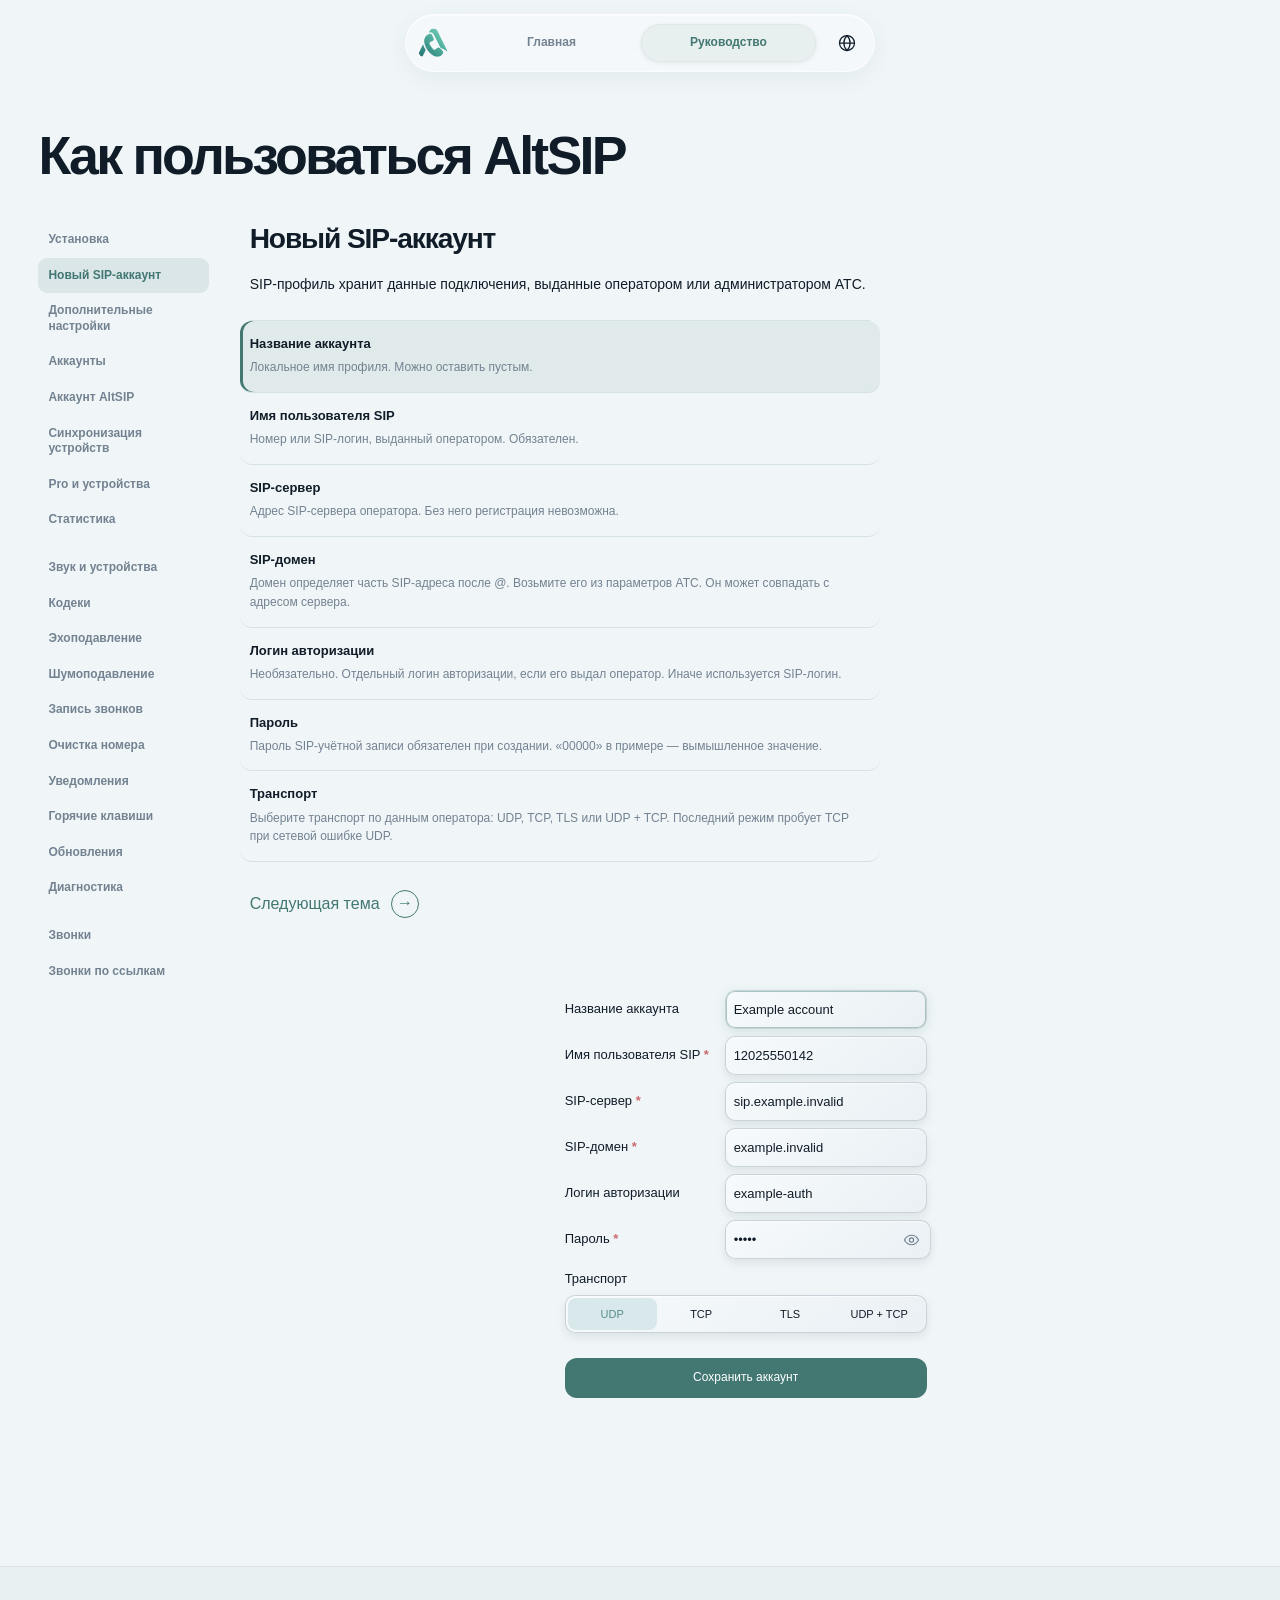
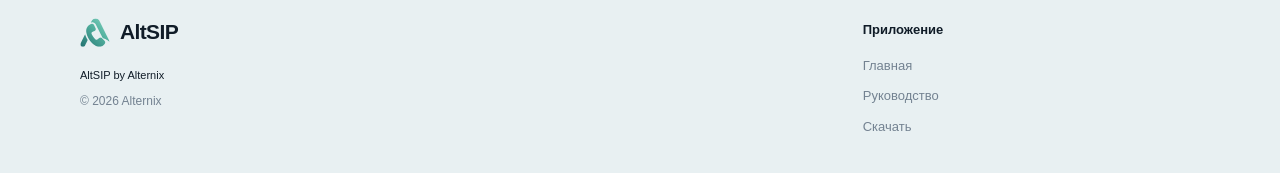
==== guide/index.html @ 924a681d "Refine website animation cycles and precise native guide highlights" ====
<!doctype html>
<html lang="ru"><head><meta charset="utf-8"><meta name="viewport" content="width=device-width,initial-scale=1"><title>AltSIP | SIP-клиент для вашей телефонии</title><meta name="description" content="Софтфон для звонков через вашего SIP-провайдера или рабочую телефонию."><meta property="og:title" content="AltSIP | SIP-клиент для вашей телефонии"><meta property="og:description" content="Софтфон для звонков через вашего SIP-провайдера или рабочую телефонию."><meta name="robots" content="noindex,nofollow"><meta name="altsip-audio-revision" content="d81316233556"><meta name="theme-color" content="#eff5f6"><link rel="icon" href="../assets/icon.png"><link rel="stylesheet" href="../style.css?v=2e73f48485ab"><link rel="stylesheet" href="../demo-app.css?v=282671691a97"><link rel="stylesheet" href="../guide.css?v=e5ff88d38ba1"><link rel="stylesheet" href="../presentation.css?v=deb7fc3d13be"><link rel="stylesheet" href="../home.css?v=54b824f01042"><link rel="stylesheet" href="../product-details.css?v=863e33387175"><link rel="stylesheet" href="../connection-scenes.css?v=22c87a8289f9"><link rel="stylesheet" href="../hero-motion.css?v=eced545eb23f"><script defer src="../locales.js?v=30ba3d469219"></script><script defer src="../releases.js?v=2664d048875a"></script><script defer src="../owner-waveforms.js?v=f6e4b6ddcce7"></script><script defer src="../audio-engine.js?v=7d99609cf5ab"></script><script defer src="../wave-renderer.js?v=c137aee2f641"></script><script defer src="../demo-locales.js?v=e2106780bb00"></script><script defer src="../demo-fixtures.js?v=5a1b3ef2c4a5"></script><script defer src="../demo-app.js?v=14ffc14b32d8"></script><script defer src="../demo-tour.js?v=673b067e42fa"></script><script defer src="../guide-current.js?v=b9ddf5138950"></script><script defer src="../guide.js?v=2fedb6e4293b"></script><script defer src="../feature-gallery.js?v=3f4800c20a1c"></script><script defer src="../product-details.js?v=72c3e69b380d"></script><script defer src="../connection-scenes.js?v=bbd32a1fe346"></script><script defer src="../home-content.js?v=b4cd863121c5"></script><script defer src="../atmosphere.js?v=7ba077ddc36a"></script><script defer src="../app.js?v=50afdcf13e3f"></script><script src="../site-routes.js?v=2fbef1f44652"></script></head>
<body id="top"><svg class="svg-defs" aria-hidden="true"><defs><symbol id="i-server" viewBox="0 0 24 24"><rect x="3" y="3" width="18" height="7" rx="2"/><rect x="3" y="14" width="18" height="7" rx="2"/><path d="M7 6.5h.1M7 17.5h.1M11 6.5h6M11 17.5h6"/></symbol>
<symbol id="i-arrow" viewBox="0 0 24 24"><path d="M4 12h16m-6-6 6 6-6 6"/></symbol><symbol id="i-down" viewBox="0 0 24 24"><path d="M12 3v18m-6-6 6 6 6-6"/></symbol>
<symbol id="i-play" viewBox="0 0 24 24"><path d="m7 4 12 8-12 8Z"/></symbol><symbol id="i-pause" viewBox="0 0 24 24"><path d="M8 5v14M16 5v14"/></symbol><symbol id="i-volume" viewBox="0 0 24 24"><path d="M3 9h4l5-5v16l-5-5H3Zm13-2a8 8 0 0 1 0 10m3-13a12 12 0 0 1 0 16"/></symbol>
<symbol id="i-phone" viewBox="0 0 24 24"><path d="m5 3 4 5-3 3c2 3 4 5 7 6l3-3 5 3c-1 4-3 5-6 4C9 19 4 14 2 8 1 5 2 3 5 3Z"/></symbol><symbol id="i-mic" viewBox="0 0 24 24"><rect x="9" y="2" width="6" height="13" rx="3"/><path d="M5 10v2a7 7 0 0 0 14 0v-2M12 19v3m-4 0h8"/></symbol>
<symbol id="i-fan" viewBox="0 0 24 24"><circle cx="12" cy="12" r="2"/><path d="M12 10C5 1 19 0 16 7l-3 3m1 2c11-2 5 11 1 6l-3-4m-2-1c-4 11-12-1-5-2l5 1"/></symbol><symbol id="i-keyboard" viewBox="0 0 24 24"><rect x="2" y="5" width="20" height="14" rx="3"/><path d="M6 9h.1M10 9h.1M14 9h.1M18 9h.1M6 12h.1M10 12h.1M14 12h.1M18 12h.1M7 16h10"/></symbol>
<symbol id="i-person" viewBox="0 0 24 24"><circle cx="12" cy="7" r="3.5"/><path d="M4 21v-3a8 8 0 0 1 16 0v3"/></symbol><symbol id="i-plus" viewBox="0 0 24 24"><path d="M12 4v16M4 12h16"/></symbol><symbol id="i-reset" viewBox="0 0 24 24"><path d="M4 10a8 8 0 1 1 0 5M4 4v6h6"/></symbol><symbol id="i-check" viewBox="0 0 24 24"><path d="m5 12 4 4L20 5"/></symbol>
<symbol id="i-windows" viewBox="0 0 24 24"><path d="M3 5.4 10.2 4.4v7H3Zm8.6-1.2L21 3v8.4h-9.4ZM3 12.8h7.2v7L3 18.8Zm8.6 0H21v8.3l-9.4-1.2Z"/></symbol><symbol id="i-apple" viewBox="0 0 24 24"><path d="M16.6 12.7c0-2 1.6-3 1.7-3.1-.9-1.4-2.4-1.6-2.9-1.6-1.2-.1-2.3.7-2.9.7-.6 0-1.5-.7-2.5-.7-1.4 0-2.7.9-3.4 2.1-1.5 2.6-.4 6.5 1 8.5.7 1 1.4 2 2.5 2 1-.1 1.4-.7 2.7-.7s1.7.7 2.8.6c1.2 0 1.8-1 2.5-2 .8-1.1 1.1-2.2 1.1-2.3-.1 0-2.6-1-2.6-3.5ZM14.7 6.6c.6-.8 1-1.8.9-2.9-.9.1-2 .6-2.7 1.4-.6.7-1.1 1.8-1 2.8 1 .1 2.1-.5 2.8-1.3Z"/></symbol>
</defs><symbol id="i-android" viewBox="0 0 24 24"><path d="m7 5-2-3m12 3 2-3M4 13v-2a8 8 0 0 1 16 0v2ZM4 16v4h16v-4M8 20v2m8-2v2M8 9h.01M16 9h.01"/></symbol><symbol id="i-expand" viewBox="0 0 24 24"><path d="M4 9V4h5m6 0h5v5M4 15v5h5m6 0h5v-5"/></symbol><symbol id="i-copy" viewBox="0 0 24 24"><rect x="8" y="8" width="12" height="13" rx="2"/><path d="M16 8V5a2 2 0 0 0-2-2H5a2 2 0 0 0-2 2v9a2 2 0 0 0 2 2h3"/></symbol><symbol id="i-shield" viewBox="0 0 24 24"><path d="m12 3 8 3v6c0 5-8 9-8 9s-8-4-8-9V6Z"/><path d="m8 12 3 3 5-6"/></symbol></svg><a class="skip" href="#main"><span data-copy="skip">К содержимому</span></a>

<div class="site-atmosphere" aria-hidden="true"><i class="glass-sphere"></i><i class="glass-sphere"></i><i class="glass-sphere"></i></div><header class="header"><a class="brand" href="#top" aria-label="AltSIP"><img src="../assets/mark.svg" width="34" height="34" alt=""></a><nav class="page-tabs" role="tablist" data-label="navigation" aria-label="Разделы сайта"><i></i><button type="button" id="tab-home" role="tab" aria-selected="true" aria-controls="home-view" data-page="home"><span data-copy="navHome">Главная</span></button><button type="button" id="tab-guide" role="tab" aria-selected="false" tabindex="-1" aria-controls="guide-view" data-page="guide"><span data-copy="navGuide">Руководство</span></button></nav><div class="language-menu"><button type="button" id="language-trigger" aria-expanded="false" data-label="language" aria-label="Язык"><span id="language-current" class="visually-hidden">Русский</span><svg aria-hidden="true" viewBox="0 0 24 24"><circle cx="12" cy="12" r="9"/><path d="M3 12h18M12 3c5 5 5 13 0 18M12 3c-5 5-5 13 0 18"/></svg></button><div class="language-options" hidden role="group" data-label="language" aria-label="Язык"><button type="button" data-language="de" lang="de" aria-pressed="false">Deutsch</button><button type="button" data-language="en" lang="en" aria-pressed="false">English</button><button type="button" data-language="es" lang="es" aria-pressed="false">Español</button><button type="button" data-language="fr" lang="fr" aria-pressed="false">Français</button><button type="button" data-language="it" lang="it" aria-pressed="false">Italiano</button><button type="button" data-language="pl" lang="pl" aria-pressed="false">Polski</button><button type="button" data-language="pt" lang="pt" aria-pressed="false">Português</button><button type="button" data-language="ru" lang="ru" aria-pressed="true">Русский</button><button type="button" data-language="uk" lang="uk" aria-pressed="false">Українська</button></div></div></header>
<main id="main"><div id="home-view" class="page-view" role="tabpanel" aria-labelledby="tab-home">
<section class="hero-story" id="hero-story"><div class="hero-atmosphere" aria-hidden="true"><div class="glass-ribbon"></div><div class="glass-bead one"></div><div class="glass-bead two"></div><div class="glass-bead three"></div></div><div class="hero"><div class="hero-copy"><h1><span data-copy="heroTitle">Всё для ваших звонков</span></h1><p><span data-copy="heroBody">AltSIP современный SIP-клиент для работы с вашей АТС или VoIP-провайдером. Создан для удобной повседневной связи с широкими возможностями настройки под ваши задачи.</span></p><div class="downloads downloads-top"><a class="download-button windows" href="https://github.com/AlternixApps/AltSIP-Releases/releases/download/windows-wpf-beta-0.1.354/AltSIP-Setup.exe" data-release="windows" aria-label="Windows"><svg aria-hidden="true"><use href="#i-windows"></use></svg><span>Windows</span></a><details class="mac-choice"><summary class="download-button mac" data-label="downloadMac" aria-label="Скачать для macOS"><svg aria-hidden="true"><use href="#i-apple"></use></svg><span>macOS</span></summary><div class="mac-options"><a href="https://github.com/AlternixApps/AltSIP-Releases/releases/download/macos-swift-beta-0.1.73-build87/AltSIP-Swift-0.1.73-build87-arm64.dmg" data-release="macArm"><span>Apple Silicon</span></a><a href="https://github.com/AlternixApps/AltSIP-Releases/releases/download/macos-swift-beta-0.1.73-build87/AltSIP-Swift-0.1.73-build87-x86_64.dmg" data-release="macIntel"><span>Intel</span></a></div></details><a class="download-button android" href="https://play.google.com/store/apps/details?id=com.alternix.altsip" aria-label="Android — Google Play"><svg aria-hidden="true"><use href="#i-android"></use></svg><span>Android</span></a><button class="download-button ios" type="button" disabled><svg aria-hidden="true"><use href="#i-apple"></use></svg><span>iOS</span></button></div></div><div class="demo-stage" id="demo-stage"><div class="demo-position"><div class="demo-angle"><div class="demo-turn"><div class="demo-depth" aria-hidden="true"><i></i><i></i><i></i><i></i><i></i><i></i><i></i><i></i><i></i><i></i></div><div class="demo-front"><div id="sip-demo" inert aria-hidden="true"></div></div><div class="demo-back" aria-hidden="true"><img src="../assets/mark.svg" alt=""></div></div></div></div><div class="glass-dock" aria-hidden="true"></div></div></div></section>
<div id="home-overview"></div><section class="download-section home-download" id="download"><div class="downloads downloads-home"><a class="download-button windows" href="https://github.com/AlternixApps/AltSIP-Releases/releases/download/windows-wpf-beta-0.1.354/AltSIP-Setup.exe" data-release="windows" aria-label="Windows"><svg aria-hidden="true"><use href="#i-windows"></use></svg><span>Windows</span></a><details class="mac-choice"><summary class="download-button mac" data-label="downloadMac" aria-label="Скачать для macOS"><svg aria-hidden="true"><use href="#i-apple"></use></svg><span>macOS</span></summary><div class="mac-options"><a href="https://github.com/AlternixApps/AltSIP-Releases/releases/download/macos-swift-beta-0.1.73-build87/AltSIP-Swift-0.1.73-build87-arm64.dmg" data-release="macArm"><span>Apple Silicon</span></a><a href="https://github.com/AlternixApps/AltSIP-Releases/releases/download/macos-swift-beta-0.1.73-build87/AltSIP-Swift-0.1.73-build87-x86_64.dmg" data-release="macIntel"><span>Intel</span></a></div></details><a class="download-button android" href="https://play.google.com/store/apps/details?id=com.alternix.altsip" aria-label="Android — Google Play"><svg aria-hidden="true"><use href="#i-android"></use></svg><span>Android</span></a><button class="download-button ios" type="button" disabled><svg aria-hidden="true"><use href="#i-apple"></use></svg><span>iOS</span></button></div></section><div id="audio-sections" hidden><section class="sound section" id="sound"><div class="section-heading reveal"><h2><span data-copy="soundTitle">Шумоподавление
для чистого голоса</span></h2></div><div class="sound-sculpture reveal" id="sound-player"><canvas id="noise-wave" width="1200" height="380" aria-hidden="true"></canvas><button class="orb-play" id="noise-play" type="button" data-label="play" aria-label="Слушать"><svg aria-hidden="true"><use href="#i-play"></use></svg></button></div><div class="sound-console reveal"><div class="wave-caption"><label class="volume-control"><svg aria-hidden="true"><use href="#i-volume"></use></svg><input id="master-volume" type="range" min="0" max="100" value="55" data-label="volume" aria-label="Громкость"></label></div><div class="audio-processing-row"><div class="segmented noise-mode" role="group" data-label="processing" aria-label="Обработка звука"><span class="capsule-track" aria-hidden="true"><i></i></span><button data-noise-mode="original" aria-pressed="true" type="button"><span data-copy="original">Оригинал</span></button><button data-noise-mode="light" aria-pressed="false" type="button"><span data-copy="light">Лёгкое</span></button><button data-noise-mode="high" aria-pressed="false" type="button"><span data-copy="high">Сильное</span></button></div></div><p id="noise-error" class="player-error" role="status"></p></div></section>
<section class="echo-section section" id="echo"><div class="section-heading reveal"><h2><span data-copy="echoTitle">Эхоподавление</span></h2><p class="lab-lead"><span data-copy="echoBody">Уменьшает эхо при разговоре через динамики</span></p></div><div class="echo-sculpture sound-sculpture reveal" id="echo-player"><canvas id="echo-wave" width="1200" height="380" aria-hidden="true"></canvas><button class="orb-play" id="echo-play" type="button" data-label="play" aria-label="Слушать"><svg aria-hidden="true"><use href="#i-play"></use></svg></button></div><div class="sound-console reveal"><div class="wave-caption"><label class="volume-control"><svg aria-hidden="true"><use href="#i-volume"></use></svg><input id="echo-volume" type="range" min="0" max="100" value="55" data-label="volume" aria-label="Громкость"></label></div><div class="audio-processing-row"><div class="segmented echo-mode" role="group" data-label="processing" aria-label="Обработка звука"><span class="capsule-track" aria-hidden="true"><i></i></span><button data-echo-mode="original" aria-pressed="true" type="button"><span data-copy="echoOriginal">Оригинал</span></button><button data-echo-mode="processed" aria-pressed="false" type="button"><span data-copy="echoProcessed">Эхоподавление</span></button></div></div><p id="echo-error" class="player-error" role="status"></p></div></section>
<section class="record section" id="record"><div class="record-shell"><div class="record-copy reveal"><h2><span data-copy="recordTitle">Запись разговора
с раздельными голосами</span></h2></div><div class="mixer reveal" id="record-player"><div class="track" data-track="a"><div class="track-info"><button type="button" class="track-letter" data-track-solo="a" aria-label="Solo A" aria-pressed="false">A</button><span><span data-copy="sideA">Сторона A</span></span><input id="gain-a" type="range" min="0" max="100" value="80" data-label="gainA" aria-label="Громкость стороны A"></div><canvas id="wave-a" width="700" height="150" aria-hidden="true"></canvas></div><div class="track" data-track="b"><div class="track-info"><button type="button" class="track-letter" data-track-solo="b" aria-label="Solo B" aria-pressed="false">B</button><span><span data-copy="sideB">Сторона B</span></span><input id="gain-b" type="range" min="0" max="100" value="80" data-label="gainB" aria-label="Громкость стороны B"></div><canvas id="wave-b" width="700" height="150" aria-hidden="true"></canvas></div><div class="record-transport"><div class="track-selection segmented" role="group" data-label="trackChoice" aria-label="Дорожки записи"><span class="capsule-track" aria-hidden="true"><i></i></span><button data-solo="both" aria-pressed="true"><span data-copy="both">Вместе</span></button><button data-solo="a" aria-pressed="false">A</button><button data-solo="b" aria-pressed="false">B</button></div><div class="time-and-play"><button class="round-play" id="record-play" type="button" data-label="play" aria-label="Слушать"><svg aria-hidden="true"><use href="#i-play"></use></svg></button></div></div><p id="record-error" class="player-error" role="status"></p></div></div></section>
</div></div><section id="guide-view" class="page-view" role="tabpanel" aria-labelledby="tab-guide" hidden><div id="guide"></div></section></main><footer class="site-footer"><div class="footer-inner"><div class="footer-about"><a href="#home" data-route="home" data-anchor="hero-story" class="footer-brand"><img src="../assets/mark.svg" width="30" height="30" alt=""><span>AltSIP</span></a><a class="footer-credit" href="https://alternixapps.github.io/"><span data-copy="footer">AltSIP by Alternix</span></a><p class="footer-copyright">© 2026 Alternix</p></div><nav data-label="footerNavigation" aria-label="Навигация в подвале"><strong><span data-copy="footerProduct">Приложение</span></strong><a href="#home" data-route="home" data-anchor="hero-story"><span data-copy="navHome">Главная</span></a><a href="#guide" data-route="guide"><span data-copy="navGuide">Руководство</span></a><button type="button" class="footer-download" data-open-download><span data-copy="download">Скачать</span></button></nav></div></footer><dialog class="download-dialog" id="download-dialog" aria-labelledby="download-dialog-title"><button type="button" class="download-close" data-close-download data-label="close" aria-label="Закрыть">×</button><h2 id="download-dialog-title"><span data-copy="download">Скачать</span></h2><div class="downloads downloads-dialog"><a class="download-button windows" href="https://github.com/AlternixApps/AltSIP-Releases/releases/download/windows-wpf-beta-0.1.354/AltSIP-Setup.exe" data-release="windows" aria-label="Windows"><svg aria-hidden="true"><use href="#i-windows"></use></svg><span>Windows</span></a><details class="mac-choice"><summary class="download-button mac" data-label="downloadMac" aria-label="Скачать для macOS"><svg aria-hidden="true"><use href="#i-apple"></use></svg><span>macOS</span></summary><div class="mac-options"><a href="https://github.com/AlternixApps/AltSIP-Releases/releases/download/macos-swift-beta-0.1.73-build87/AltSIP-Swift-0.1.73-build87-arm64.dmg" data-release="macArm"><span>Apple Silicon</span></a><a href="https://github.com/AlternixApps/AltSIP-Releases/releases/download/macos-swift-beta-0.1.73-build87/AltSIP-Swift-0.1.73-build87-x86_64.dmg" data-release="macIntel"><span>Intel</span></a></div></details><a class="download-button android" href="https://play.google.com/store/apps/details?id=com.alternix.altsip" aria-label="Android — Google Play"><svg aria-hidden="true"><use href="#i-android"></use></svg><span>Android</span></a><button class="download-button ios" type="button" disabled><svg aria-hidden="true"><use href="#i-apple"></use></svg><span>iOS</span></button></div></dialog><a class="back-top" href="#top" data-label="backTop" aria-label="Наверх"><svg aria-hidden="true" viewBox="0 0 24 24"><path d="m6 14 6-6 6 6"/></svg></a></body></html>
---- style.css ----
:root{--paper:#f0f6f8;--surface:#f6fafc;--ink:#101c28;--muted:#738291;--green:#427772;--line:#d5e2e5;--white:#fff;--shade:#56798222;--glow:#d9e8ea;--ease:cubic-bezier(.22,.8,.25,1);--capsule-spring:cubic-bezier(.22,1.35,.36,1);color-scheme:light}
*{box-sizing:border-box}html{scroll-behavior:smooth;scroll-padding-top:110px}body{margin:0;font:16px/1.6 -apple-system,BlinkMacSystemFont,'Segoe UI',sans-serif;background:var(--paper);color:var(--ink);overflow-x:clip;-webkit-font-smoothing:antialiased;transition:background .65s,color .55s}h1,h2,h3,p{margin:0}h1,h2,h3{font-weight:600;line-height:1.08;letter-spacing:-.043em}h1,h2{white-space:pre-line}button,input,select{font:inherit;color:inherit}button{border:0;cursor:pointer}a{color:inherit;text-decoration:none}button,a,summary,input{touch-action:manipulation;-webkit-tap-highlight-color:transparent}button:disabled{cursor:default}button:focus-visible,a:focus-visible,summary:focus-visible,input:focus-visible,canvas:focus-visible{outline:2px solid var(--green);outline-offset:5px}svg{width:22px;height:22px;fill:none;stroke:currentColor;stroke-width:1.5;stroke-linecap:round;stroke-linejoin:round;display:block;flex:none}svg:has(use[href='#i-windows']),svg:has(use[href='#i-apple']){fill:currentColor;stroke:none}.svg-defs{position:absolute;width:0;height:0;overflow:hidden}[hidden]{display:none!important}img{display:block;max-width:100%}.skip{position:fixed;top:-100px;left:20px;z-index:100;padding:14px;border-radius:14px;background:var(--surface)}.skip:focus{top:20px}
.site-atmosphere{position:fixed;inset:0;pointer-events:none;z-index:-1;overflow:hidden;background:radial-gradient(ellipse at 87% 8%,color-mix(in srgb,var(--green) 15%,transparent),transparent 50%),radial-gradient(ellipse at 8% 65%,color-mix(in srgb,var(--green) 10%,transparent),transparent 46%),var(--paper);transition:background .7s}.site-atmosphere:before{content:'';position:absolute;width:130vw;height:60vw;top:15%;left:-60%;border-radius:50%;border:1px solid color-mix(in srgb,var(--green) 14%,transparent);box-shadow:0 0 0 65px color-mix(in srgb,var(--white) 12%,transparent),0 0 0 130px color-mix(in srgb,var(--green) 3%,transparent);transform:rotate(-30deg)}
.header{position:fixed;top:14px;left:3%;right:3%;height:72px;display:grid;grid-template-columns:1fr auto 1fr;align-items:center;padding:0 26px;z-index:60;border-radius:25px;background:color-mix(in srgb,var(--surface) 72%,transparent);border:1px solid color-mix(in srgb,var(--white) 75%,var(--line));box-shadow:0 8px 35px color-mix(in srgb,var(--shade) 50%,transparent);backdrop-filter:blur(24px) saturate(1.2);transition:background .65s,border-color .65s}.brand{display:flex;align-items:center;gap:9px;font-size:24px;font-weight:650;letter-spacing:-.035em;justify-self:start}.brand img{border-radius:9px}.page-tabs{position:relative;display:flex;isolation:isolate;border-radius:24px;background:color-mix(in srgb,var(--green) 7%,transparent);padding:4px;gap:3px}.page-tabs>i{position:absolute;top:4px;bottom:4px;left:4px;width:calc((100% - 11px)/2);border-radius:20px;background:var(--surface);box-shadow:0 2px 9px var(--shade);transform:translateX(calc(var(--page-index,0)*(100% + 3px)));transition:transform .5s var(--ease),background .65s;z-index:-1}.page-tabs button{min-width:142px;max-width:230px;background:transparent;border-radius:20px;padding:9px 16px;font-size:13px;color:var(--muted);transition:color .3s}.page-tabs button[aria-selected=true]{color:var(--ink)}.language-menu{position:relative;font-size:12px;justify-self:end}.language-menu summary{display:flex;align-items:center;gap:10px;cursor:pointer;list-style:none;padding:9px 12px;border-radius:20px;border:1px solid var(--line)}summary::-webkit-details-marker{display:none}.language-menu summary svg{width:13px;height:13px}.language-options{position:absolute;right:0;top:calc(100% + 10px);padding:8px;width:185px;background:var(--surface);border:1px solid var(--line);box-shadow:0 18px 45px var(--shade);border-radius:18px;z-index:65;animation:menu-in .25s var(--ease)}.language-options button{display:block;text-align:left;background:transparent;width:100%;padding:8px 12px;border-radius:10px;font-size:12px}.language-options button:hover,.language-options button[aria-pressed=true]{background:color-mix(in srgb,var(--green) 10%,transparent);color:var(--green)}
.page-enter{animation:page-enter .5s var(--ease)}.hero-story{position:relative;height:145vh;min-height:1120px;isolation:isolate}.hero{position:sticky;top:0;height:100svh;min-height:740px;max-width:1580px;margin:auto;display:grid;grid-template-columns:.95fr 1.05fr;align-items:center;gap:5%;padding:145px 5% 75px 6%}.hero-copy{position:relative;z-index:4;transform:translateY(calc(var(--hero-progress,0)*-100px));opacity:calc(1 - var(--hero-progress,0)*.75);transition:color .65s}.hero h1{font-size:clamp(44px,4.2vw,70px);line-height:1.09;letter-spacing:-.052em}.hero-copy>p{font-size:16px;line-height:1.65;color:var(--muted);max-width:420px;margin:26px 0 32px}.hero-atmosphere{position:absolute;inset:0;z-index:-1;overflow:hidden}.glass-ribbon{position:absolute;right:-20%;top:3%;width:88%;height:77%;border-radius:45%;border:1px solid color-mix(in srgb,var(--white) 80%,var(--line));background:linear-gradient(125deg,transparent 23%,color-mix(in srgb,var(--white) 35%,transparent) 40%,color-mix(in srgb,var(--green) 8%,transparent) 52%,transparent 75%);box-shadow:inset 0 0 32px color-mix(in srgb,var(--white) 60%,transparent),0 0 70px color-mix(in srgb,var(--green) 7%,transparent);transform:rotate(-29deg);opacity:.8}.glass-ribbon:after{content:'';position:absolute;inset:35px;border-radius:45%;border:1px solid color-mix(in srgb,var(--white) 60%,transparent)}.glass-bead{position:absolute;border-radius:50%;background:radial-gradient(circle at 30% 23%,color-mix(in srgb,var(--white) 90%,transparent),transparent 34%),radial-gradient(circle at 70% 80%,color-mix(in srgb,var(--green) 20%,transparent),transparent 65%);border:1px solid color-mix(in srgb,var(--white) 80%,var(--line));box-shadow:inset -8px -10px 22px color-mix(in srgb,var(--green) 12%,transparent),inset 5px 7px 20px color-mix(in srgb,var(--white) 70%,transparent),0 12px 28px var(--shade);backdrop-filter:blur(3px);animation:glass-drift 12s ease-in-out infinite alternate}.glass-bead.one{width:95px;height:95px;right:4%;top:26%}.glass-bead.two{width:48px;height:48px;right:44%;top:65%;animation-delay:-7s}.glass-bead.three{width:28px;height:28px;right:54%;top:18%;animation-delay:-3s}.hero-atmosphere:after{content:'';position:absolute;left:0;right:0;bottom:0;height:22%;background:linear-gradient(transparent,var(--paper))}
.downloads{display:flex;align-items:flex-start;gap:10px;position:relative;z-index:15}.download-button{height:54px;display:flex;align-items:center;justify-content:center;gap:10px;padding:0 22px;border:1px solid color-mix(in srgb,var(--white) 50%,var(--line));border-radius:28px;background:var(--surface);font-size:13px;font-weight:600;white-space:nowrap;box-shadow:0 5px 16px var(--shade),inset 0 1px var(--white);transition:transform .25s,box-shadow .25s,background .65s}.download-button svg{width:18px;height:18px}.download-button:hover{transform:translateY(-2px);box-shadow:0 9px 20px var(--shade),inset 0 1px var(--white)}.download-button.android:disabled{color:var(--muted);opacity:.5;box-shadow:none}.download-button.android:disabled:hover{transform:none}.mac-choice{position:relative}.mac-choice summary{list-style:none;cursor:pointer}.mac-options{position:absolute;left:0;top:calc(100% + 10px);width:190px;display:grid;padding:7px;background:var(--surface);border:1px solid var(--line);box-shadow:0 16px 35px var(--shade);border-radius:18px;animation:menu-in .25s var(--ease);z-index:30}.mac-options a{padding:10px 14px;border-radius:11px;font-size:12px}.mac-options a:hover{background:color-mix(in srgb,var(--green) 9%,transparent)}
.demo-stage{position:relative;height:650px;min-width:0;isolation:isolate;perspective:1800px}.demo-position{position:absolute;left:50%;top:47%;width:var(--demo-width,380px);height:var(--demo-height,560px);transform:translate(-50%,-50%) translateY(calc(var(--hero-progress,0)*-140px)) scale(calc(var(--demo-scale,1)*(1 - var(--hero-progress,0)*.13)));transform-origin:center;transition:width .5s var(--ease),height .5s var(--ease);z-index:3;perspective:1800px}.demo-angle{position:relative;width:100%;height:100%;transform:rotateY(calc(-14deg - var(--hero-progress,0)*72deg)) rotateX(2deg);transform-style:preserve-3d;transform-origin:50% 50%;border-radius:22px}.demo-front{position:absolute;inset:0;transform:translateZ(10px);backface-visibility:hidden;border-radius:22px;overflow:clip;box-shadow:0 24px 50px var(--shade)}.demo-back{position:absolute;inset:0;border-radius:22px;background:linear-gradient(125deg,var(--surface),var(--line));border:1px solid var(--line);transform:translateZ(-10px) rotateY(180deg);backface-visibility:hidden}.demo-edge{position:absolute;top:19px;bottom:19px;right:-10px;width:20px;background:linear-gradient(90deg,var(--line),var(--surface) 30%,color-mix(in srgb,var(--ink) 19%,var(--paper)));transform:rotateY(90deg);border-radius:3px;box-shadow:inset 1px 0 var(--white)}.demo-top-edge{position:absolute;left:20px;right:20px;top:-10px;height:20px;background:var(--surface);transform:rotateX(90deg);border-radius:3px}.demo-front .sip-demo{border-radius:22px;overflow:clip}.glass-dock{position:absolute;left:9%;right:4%;height:24px;bottom:19px;border-radius:50%;background:radial-gradient(ellipse,color-mix(in srgb,var(--green) 20%,transparent),transparent 70%);filter:blur(10px);transform:translateY(calc(var(--hero-progress,0)*50px)) scale(calc(1 - var(--hero-progress,0)*.4));opacity:calc(1 - var(--hero-progress,0))}
.section{position:relative;padding:105px 6%;scroll-margin-top:90px}.section-heading{text-align:center;max-width:1100px;margin:0 auto 45px}.section-heading h2{font-size:clamp(40px,4.6vw,68px)}.sound{padding-top:80px;overflow:hidden;isolation:isolate}.sound:before{content:'';position:absolute;inset:8% -10% 0;border-radius:50%;background:radial-gradient(ellipse,color-mix(in srgb,var(--surface) 80%,transparent),transparent 65%);z-index:-1}.sound-sculpture{position:relative;width:100%;max-width:1500px;margin:auto;height:350px;isolation:isolate}.sound-sculpture canvas{width:100%;height:100%;display:block;cursor:ew-resize;touch-action:pan-y}.orb-play{position:absolute;left:50%;top:47%;width:78px;height:78px;border-radius:50%;transform:translate(-50%,-50%);background:color-mix(in srgb,var(--surface) 92%,transparent);border:1px solid var(--line);box-shadow:0 8px 25px var(--shade),0 0 0 9px color-mix(in srgb,var(--surface) 65%,transparent);color:var(--green);display:grid;place-items:center;transition:box-shadow .3s,background .65s;z-index:2}.orb-play:hover{box-shadow:0 8px 25px var(--shade),0 0 0 12px color-mix(in srgb,var(--surface) 65%,transparent)}.orb-play svg{width:24px;height:24px}.orb-play svg:has(use[href='#i-play']){fill:currentColor;stroke:none;transform:translateX(1px)}.round-play svg:has(use[href='#i-play']){fill:currentColor;stroke:none;transform:translateX(1px)}.sound-console{text-align:center}.wave-caption{display:flex;align-items:center;justify-content:center;gap:24px;font-size:11px;font-variant-numeric:tabular-nums;color:var(--muted);margin:15px 0 28px}.volume-control{display:flex;align-items:center;gap:9px;width:115px}.volume-control svg{width:16px;height:16px}.volume-control input{width:80px}.sound-console input[type=range],.track-info input[type=range]{appearance:none;height:3px;background:linear-gradient(to right,var(--green) var(--range,55%),var(--line) var(--range,55%));border-radius:4px;cursor:pointer}.sound-console input[type=range]::-webkit-slider-thumb,.track-info input[type=range]::-webkit-slider-thumb{appearance:none;width:12px;height:12px;border:1px solid var(--green);border-radius:50%;background:var(--surface);box-shadow:0 2px 4px var(--shade)}.segmented{position:relative;display:inline-flex;isolation:isolate;padding:4px;background:color-mix(in srgb,var(--green) 8%,var(--paper));border:1px solid var(--line);border-radius:30px;box-shadow:inset 1px 2px 5px var(--shade)}.segmented>.capsule-track{position:absolute;inset:0;border-radius:inherit;overflow:clip;pointer-events:none;z-index:-1}.segmented>.capsule-track>i{position:absolute;left:4px;top:4px;bottom:4px;width:calc((100% - 8px)/3);background:var(--surface);border-radius:25px;box-shadow:0 3px 10px var(--shade);transform:translateX(calc(var(--selected,0)*100%));transition:transform .56s var(--capsule-spring),background .65s}.segmented button{background:transparent;min-width:125px;padding:11px 20px;border-radius:26px;color:var(--muted);font-size:12px}.segmented button[aria-pressed=true]{color:var(--green)}.noise-mode[data-mode=light]{--selected:1}.noise-mode[data-mode=high]{--selected:2}.track-selection[data-solo=a]{--selected:1}.track-selection[data-solo=b]{--selected:2}.player-error{font-size:12px;color:#ca696f;margin-top:12px;min-height:0}.player-error:empty{display:none}
.record{padding-block:110px 120px}.record-shell{max-width:1420px;margin:auto}.record-copy{display:flex;align-items:flex-start;justify-content:space-between;gap:8%;margin-bottom:45px}.record-copy h2{font-size:clamp(40px,4.2vw,62px);flex:1}.record-copy>p{font-size:16px;line-height:1.7;color:var(--muted);max-width:370px;flex:1;padding-top:7px}.record-copy .track-selection{display:none}.mixer{position:relative;border-radius:34px;padding:36px 40px 25px;border:1px solid color-mix(in srgb,var(--white) 65%,var(--line));background:color-mix(in srgb,var(--surface) 72%,transparent);box-shadow:0 20px 55px var(--shade),inset 0 1px var(--white);backdrop-filter:blur(15px);transition:background .65s}.mixer:before{content:'';position:absolute;inset:10px -10px -10px 10px;border-radius:34px;border:1px solid var(--line);background:color-mix(in srgb,var(--green) 3%,transparent);z-index:-1}.track{display:grid;grid-template-columns:170px 1fr;gap:20px;align-items:center;min-height:160px;transition:opacity .4s}.track+.track{border-top:1px solid var(--line);margin-top:15px;padding-top:15px}.track-info{display:grid;grid-template-columns:35px 1fr;gap:8px 12px;align-items:center;color:var(--muted);font-size:13px}.track-info>input{grid-column:2;width:100px;margin-top:5px}.track-letter{width:35px;height:35px;border-radius:50%;background:var(--surface);color:var(--green);box-shadow:0 3px 10px var(--shade);border:1px solid var(--line);grid-row:span 2;font-size:12px}.track-letter[aria-pressed=true]{background:var(--green);color:var(--paper)}.track canvas{width:100%;height:155px;display:block;cursor:ew-resize;touch-action:pan-y}.track.muted{opacity:.38}.record-transport{display:flex;align-items:center;justify-content:space-between;gap:20px;padding-top:22px;border-top:1px solid var(--line);margin-top:15px}.record-transport .time-and-play{display:flex;align-items:center;gap:14px;font-size:11px;font-variant-numeric:tabular-nums;color:var(--muted)}.round-play{width:46px;height:46px;display:grid;place-items:center;border-radius:50%;background:var(--surface);color:var(--green);box-shadow:0 4px 12px var(--shade);border:1px solid var(--line)}.round-play svg{width:19px;height:19px}.record-transport .segmented button{min-width:100px;padding:8px 15px;font-size:11px}.details{padding-inline:0;padding-bottom:80px}.details .section-heading{padding-inline:6%;margin-bottom:50px}
.download-section{padding:95px 6% 100px;text-align:center;background:radial-gradient(ellipse at bottom,color-mix(in srgb,var(--green) 12%,transparent),transparent 65%)}.download-section>img{margin:0 auto 25px;border-radius:16px}.download-section h2{font-size:clamp(44px,5vw,70px)}.download-section>p{margin:22px 0 30px;color:var(--muted);font-size:15px}.downloads-bottom{justify-content:center}.downloads-bottom .mac-options{top:auto;bottom:calc(100% + 12px)}footer{padding:24px 6%;font-size:12px;color:var(--muted);border-top:1px solid var(--line)}.back-top{position:fixed;right:24px;bottom:22px;width:42px;height:42px;border-radius:50%;display:grid;place-items:center;background:color-mix(in srgb,var(--surface) 85%,transparent);color:var(--ink);border:1px solid var(--line);box-shadow:0 5px 20px var(--shade);backdrop-filter:blur(15px);z-index:50;transition:opacity .3s,transform .3s}.back-top[data-hidden=true]{opacity:0;transform:translateY(12px);pointer-events:none}.js .reveal{opacity:0;transform:translateY(24px);transition:opacity .8s var(--ease),transform .8s var(--ease)}.js .reveal.seen{opacity:1;transform:translateY(0)}
@keyframes glass-drift{from{transform:translate3d(0,0,0)}to{transform:translate3d(8px,-18px,0)}}@keyframes menu-in{from{opacity:0;transform:translateY(-6px)}to{opacity:1;transform:translateY(0)}}@keyframes page-enter{from{opacity:0;transform:translateY(8px)}to{opacity:1;transform:translateY(0)}}
@media(min-width:1700px){.hero{padding-inline:0;grid-template-columns:1fr 1fr;gap:8%}.demo-stage{height:720px}.hero h1{font-size:76px}}
@media(max-width:1150px){.header{left:2%;right:2%;padding:0 20px}.page-tabs button{min-width:125px;font-size:12px}.hero{gap:3%;padding-inline:5%;grid-template-columns:1fr 1fr}.hero h1{font-size:46px}.hero-copy>p{font-size:15px}.download-button{padding-inline:15px;font-size:12px;gap:8px}.demo-stage{height:590px}.record-copy>p{font-size:14px}}
@media(max-width:800px){.header{top:9px;height:66px;border-radius:22px;padding:0 16px;grid-template-columns:auto 1fr auto;gap:15px}.brand{font-size:21px}.brand img{width:30px;height:30px}.page-tabs{justify-self:center}.page-tabs button{min-width:100px;padding:9px 11px;font-size:11px}.hero-story{height:auto;min-height:0}.hero{position:relative;height:auto;min-height:0;display:flex;flex-direction:column;padding:150px 6% 50px;gap:40px}.hero-copy{width:100%;max-width:620px;text-align:center;transform:none;opacity:1}.hero h1{font-size:clamp(39px,7.5vw,58px)}.hero-copy>p{max-width:420px;margin:23px auto 28px;font-size:15px}.downloads-top{justify-content:center}.demo-stage{height:600px;width:100%;max-width:650px;perspective:none}.demo-position{top:48%;perspective:none;transform:translate(-50%,-50%) scale(var(--demo-scale,1))}.demo-angle{transform:none}.demo-front{transform:none}.demo-back,.demo-edge,.demo-top-edge,.glass-dock{display:none}.hero-atmosphere .glass-ribbon{width:130%;right:-50%;height:50%;top:30%}.glass-bead.one{width:55px;height:55px;top:35%}.glass-bead.two{right:80%;top:10%}.glass-bead.three{display:none}.section{padding:80px 6%}.section-heading h2{font-size:48px}.sound-sculpture{height:290px;margin-inline:-3%;width:106%}.record-copy{display:block;text-align:center;margin-bottom:35px}.record-copy h2{font-size:45px}.record-copy>p{max-width:450px;margin:22px auto 0;padding:0}.mixer{padding:25px 24px 22px}.track{grid-template-columns:125px 1fr;gap:12px}.track-info{grid-template-columns:30px 1fr;font-size:12px;gap:5px 8px}.track-info>input{width:75px}.track-letter{width:30px;height:30px}.record-transport .segmented button{min-width:82px}.details{padding-inline:0}.download-section{padding:80px 6%}.back-top{right:16px;bottom:16px}}
@media(max-width:560px){.header{height:100px;grid-template-columns:1fr auto;grid-template-rows:47px 43px;gap:0;align-items:center;padding:3px 15px 7px;border-radius:24px}.page-tabs{grid-row:2;grid-column:1 / -1;justify-self:center;width:min(100%,330px)}.page-tabs button{min-width:0;flex:1;padding:7px 12px;font-size:11px}.page-tabs>i{width:calc((100% - 11px)/2)}.language-menu{grid-row:1;grid-column:2}.language-menu summary{font-size:11px;padding:7px 10px;gap:7px}.brand{font-size:22px}.hero{padding-top:152px;gap:32px}.hero h1{font-size:clamp(34px,8.5vw,44px);line-height:1.12}.hero-copy>p{font-size:13px;max-width:310px;margin:21px auto 26px}.downloads{gap:7px}.download-button{height:47px;padding-inline:13px;font-size:11px;gap:7px}.download-button svg{width:15px;height:15px}.mac-options{left:-40px;width:180px}.demo-stage{height:510px}.demo-front,.demo-front .sip-demo{border-radius:19px}.section{padding-block:65px}.section-heading h2{font-size:35px}.section-heading{margin-bottom:22px}.sound-sculpture{height:250px;width:112%;margin-inline:-6%}.orb-play{width:60px;height:60px;box-shadow:0 5px 16px var(--shade),0 0 0 7px color-mix(in srgb,var(--surface) 65%,transparent)}.orb-play svg{width:20px;height:20px}.wave-caption{font-size:10px;margin-block:12px 23px;gap:18px}.volume-control{width:100px}.volume-control input{width:70px}.segmented button{min-width:88px;padding:10px 11px;font-size:11px}.record-copy h2{font-size:35px}.record-copy>p{font-size:13px}.mixer{padding:20px 16px;border-radius:25px}.mixer:before{inset:6px -5px -5px 5px;border-radius:25px}.track{display:flex;flex-direction:column;gap:0;min-height:0;align-items:stretch}.track-info{display:flex;gap:10px}.track-info>span{flex:1}.track-info>input{width:85px;margin:0}.track canvas{height:125px}.track+.track{margin-top:7px;padding-top:17px}.record-transport{flex-direction:column;gap:16px;padding-top:18px;margin-top:7px}.record-transport .segmented button{min-width:82px}.record-transport .time-and-play{order:2}.details{padding-inline:0}.details .section-heading{margin-bottom:30px}.download-section h2{font-size:42px}.download-section>p{font-size:13px}.download-section>img{width:50px;height:50px}.back-top{height:35px;width:35px;right:12px;bottom:12px}footer{font-size:11px}.js .reveal{transform:translateY(16px)}}
@media(max-width:350px){.hero h1{font-size:32px}.download-button{padding-inline:10px;font-size:10px;gap:5px}.download-button svg{width:13px;height:13px}.demo-stage{height:450px}.section-heading h2,.record-copy h2{font-size:31px}.segmented button{min-width:78px;padding-inline:8px}.download-section h2{font-size:36px}}
@media(prefers-reduced-motion:reduce){html{scroll-behavior:auto}*,*:before,*:after{animation:none!important;transition:none!important}.hero-story{height:auto;min-height:0}.hero{position:relative}.hero-copy{transform:none;opacity:1}.demo-position{transform:translate(-50%,-50%) scale(var(--demo-scale,1))}.demo-angle{transform:rotateY(-14deg)}.js .reveal{opacity:1;transform:none}}
.details #features{background:transparent}
.ag-guide,.ag-route,.ag-stage{transition:background .65s,color .55s,border-color .55s}

/* W68: the header has no shared container. Each control keeps its own surface. */
.header{background:none;border:0;box-shadow:none;backdrop-filter:none;border-radius:0}
.language-menu summary{background:color-mix(in srgb,var(--surface) 88%,transparent);backdrop-filter:blur(16px)}
.page-tabs{background:color-mix(in srgb,var(--glow) 70%,transparent);backdrop-filter:blur(16px)}
.page-enter{animation:page-enter .32s ease backwards}
@keyframes page-enter{from{opacity:0}to{opacity:1}}
.site-atmosphere{background:radial-gradient(ellipse at 85% 12%,color-mix(in srgb,var(--green) 19%,transparent),transparent 53%),radial-gradient(ellipse at 4% 68%,color-mix(in srgb,var(--glow) 85%,transparent),transparent 50%),var(--paper)}
.site-atmosphere:after{content:'';position:absolute;width:64vw;height:64vw;right:-39vw;top:15%;border-radius:50%;border:1px solid color-mix(in srgb,var(--white) 75%,var(--line));box-shadow:inset 20px 10px 90px color-mix(in srgb,var(--white) 35%,transparent),0 0 0 35px color-mix(in srgb,var(--white) 9%,transparent);transform:rotate(-28deg)}
.glass-bead{background:radial-gradient(circle at 25% 20%,color-mix(in srgb,var(--white) 65%,transparent),transparent 66%),linear-gradient(145deg,color-mix(in srgb,var(--surface) 43%,transparent),color-mix(in srgb,var(--green) 15%,transparent));box-shadow:inset 8px 8px 26px color-mix(in srgb,var(--white) 60%,transparent),inset -8px -12px 30px color-mix(in srgb,var(--green) 11%,transparent),0 15px 40px var(--shade);backdrop-filter:blur(15px) saturate(1.1)}
.glass-ribbon{backdrop-filter:blur(10px);opacity:.65}
.hero-story{height:165vh;overflow-anchor:none}
.hero-copy{opacity:var(--copy-opacity,1);transform:translateY(var(--copy-rise,0px));will-change:opacity,transform}
.demo-position{transform:translate(-50%,-50%) translateX(calc(var(--pane-shift,0px) + var(--device-x,0px))) translateY(var(--device-rise,0px)) scale(calc(var(--demo-scale,1)*var(--device-shrink,1)));transition:width .36s cubic-bezier(.2,.72,.15,1),height .36s cubic-bezier(.2,.72,.15,1),left .36s cubic-bezier(.2,.72,.15,1);will-change:transform;overflow-anchor:none}
.demo-angle{transform:rotateZ(var(--device-lean,0deg)) rotateY(var(--device-turn,-14deg)) rotateX(2deg);opacity:var(--device-opacity,1);will-change:transform,opacity}
.demo-depth{position:absolute;inset:0;transform-style:preserve-3d;pointer-events:none}
.demo-depth>i{position:absolute;inset:0;border-radius:32px;background:linear-gradient(110deg,var(--surface),color-mix(in srgb,var(--green) 20%,var(--paper)) 55%,var(--line));border:1px solid color-mix(in srgb,var(--white) 65%,var(--line));backface-visibility:hidden}
.demo-depth>i:nth-child(1){transform:translateZ(8px)}.demo-depth>i:nth-child(2){transform:translateZ(6px)}.demo-depth>i:nth-child(3){transform:translateZ(4px)}.demo-depth>i:nth-child(4){transform:translateZ(2px)}.demo-depth>i:nth-child(5){transform:translateZ(0)}.demo-depth>i:nth-child(6){transform:translateZ(-2px)}.demo-depth>i:nth-child(7){transform:translateZ(-4px)}.demo-depth>i:nth-child(8){transform:translateZ(-6px)}.demo-depth>i:nth-child(9){transform:translateZ(-8px)}.demo-depth>i:nth-child(10){transform:translateZ(-10px)}
.demo-front{border-radius:32px}.demo-front .sip-demo{border-radius:22px}

.mixer{background:color-mix(in srgb,var(--surface) 80%,transparent);box-shadow:0 18px 50px var(--shade),inset 0 1px color-mix(in srgb,var(--white) 75%,transparent)}
.mixer:before{display:none}
.download-section{padding:70px 6% 65px;background:none}
footer{border:0;padding-bottom:30px}
@media(max-width:800px){.hero-story{height:auto}.demo-angle{transform:none;opacity:1}.demo-position{transform:translate(-50%,-50%) scale(var(--demo-scale,1))}.hero-brand,.demo-depth{display:none}.hero-copy{opacity:1;transform:none}}
@media(prefers-reduced-motion:reduce){.hero-story{height:auto}.hero-copy{opacity:1;transform:none}.demo-angle{transform:rotateY(-14deg);opacity:1}.hero-brand{display:none}.demo-position{transform:translate(-50%,-50%) scale(var(--demo-scale,1))}}

/* Fade individual faces so preserve-3d is never flattened by parent opacity. */
.demo-angle{opacity:1}.demo-front,.demo-depth>i{opacity:var(--device-opacity,1)}

/* W69: one continuous departure, with no pinned blank interval or logo swap. */
.hero-story{height:100svh;min-height:740px}
.hero{position:relative}
.hero-copy{opacity:var(--copy-opacity,1);transform:translate3d(0,var(--copy-rise,0px),0)}
.demo-position{transform:translate(-50%,-50%) translate3d(var(--pane-shift,0px),var(--device-rise,0px),0) scale(calc(var(--demo-scale,1)*var(--device-shrink,1)))}
.demo-angle{transform:rotateZ(var(--device-lean,0deg)) rotateY(var(--device-turn,-14deg)) rotateX(2deg)}
.record-copy{display:block;text-align:center;margin-bottom:54px}
.record-copy h2{max-width:1000px;margin-inline:auto;font-size:clamp(42px,4.8vw,70px)}
.site-atmosphere{background:radial-gradient(ellipse at 90% 5%,color-mix(in srgb,var(--green) 19%,transparent),transparent 54%),radial-gradient(ellipse at 3% 70%,color-mix(in srgb,var(--green) 12%,transparent),transparent 50%),var(--paper)}
.site-atmosphere:before{width:116vw;height:74vw;left:-49%;top:10%;border-color:color-mix(in srgb,var(--white) 72%,var(--line));background:linear-gradient(118deg,transparent 40%,color-mix(in srgb,var(--white) 19%,transparent) 51%,transparent 67%);box-shadow:inset 0 0 70px color-mix(in srgb,var(--white) 30%,transparent),0 0 0 58px color-mix(in srgb,var(--white) 11%,transparent),0 0 0 116px color-mix(in srgb,var(--green) 2%,transparent)}
.site-atmosphere:after{content:'';position:absolute;inset:-20%;background:radial-gradient(ellipse 20% 34% at 89% 68%,color-mix(in srgb,var(--white) 34%,transparent),transparent 65%),linear-gradient(120deg,transparent 50%,color-mix(in srgb,var(--white) 13%,transparent) 51%,transparent 52%);transform:rotate(-8deg)}
.sound-sculpture,.record-shell{perspective:1400px}
#sound-player,#record-player{transform-origin:center;will-change:transform}
::view-transition-old(root),::view-transition-new(root){animation-duration:420ms;animation-timing-function:cubic-bezier(.22,.8,.25,1)}
html.theme-snapshot *,html.theme-snapshot *::before,html.theme-snapshot *::after{transition-duration:0s!important;animation-play-state:paused!important}
@media(max-width:800px){.hero-story{height:auto;min-height:0}.hero{position:relative}.hero-copy{opacity:1;transform:none}.demo-position{transform:translate(-50%,-50%) scale(var(--demo-scale,1))}.demo-angle{transform:none}.record-copy{margin-bottom:35px}.record-copy h2{font-size:45px}#sound-player,#record-player{will-change:auto}}
@media(max-width:560px){.record-copy h2{font-size:35px}}
@media(prefers-reduced-motion:reduce){.hero-story{height:auto}.hero-copy{opacity:1;transform:none}.demo-position{transform:translate(-50%,-50%) scale(var(--demo-scale,1))}.demo-angle{transform:rotateY(-14deg)}#sound-player,#record-player{transform:none!important;will-change:auto}::view-transition-old(root),::view-transition-new(root){animation:none}}
::view-transition,::view-transition-group(root),::view-transition-old(root),::view-transition-new(root){pointer-events:none}
/* W70: a quiet signal field, bounded pointer response and a soft page edge. */
body:before{content:'';position:fixed;inset:0 0 auto;height:112px;z-index:55;pointer-events:none;background:linear-gradient(var(--paper) 0%,color-mix(in srgb,var(--paper) 95%,transparent) 38%,color-mix(in srgb,var(--paper) 60%,transparent) 70%,transparent);contain:paint}
.site-atmosphere:before{width:100vw;height:72vw;left:-38%;top:4%;box-shadow:inset 0 0 60px color-mix(in srgb,var(--white) 24%,transparent),0 0 0 66px color-mix(in srgb,var(--white) 10%,transparent);transform:translate3d(var(--pointer-x,0px),var(--pointer-y,0px),0) rotate(-32deg);transition:transform .7s cubic-bezier(.2,.7,.3,1)}
.site-atmosphere:after{inset:0;border:0;border-radius:0;box-shadow:none;background:radial-gradient(circle at center,color-mix(in srgb,var(--green) 15%,transparent) .7px,transparent 1px);background-size:28px 28px;mask-image:radial-gradient(ellipse 43% 55% at 93% 42%,#000,transparent);opacity:.65;transform:translate3d(calc(var(--pointer-x,0px)*-.5),calc(var(--pointer-y,0px)*-.5),0);transition:transform .7s cubic-bezier(.2,.7,.3,1)}
.glass-bead{animation:none;backdrop-filter:none}.glass-ribbon{backdrop-filter:none}
.demo-depth>i:nth-child(n+5){display:none}.demo-depth>i:nth-child(1){transform:translateZ(6px)}.demo-depth>i:nth-child(2){transform:translateZ(1px)}.demo-depth>i:nth-child(3){transform:translateZ(-4px)}.demo-depth>i:nth-child(4){transform:translateZ(-9px)}
#sound-player,#record-player{will-change:auto;transform:none}
.mixer{backdrop-filter:none}
.playback-seek{display:block;appearance:none;-webkit-appearance:none;position:relative;width:min(420px,80%);height:28px;margin:0 auto;background:transparent;border:0;cursor:ew-resize;touch-action:pan-y;--progress:0%}
.sound-console .playback-seek[type=range]{height:28px;background:transparent}
.playback-seek::-webkit-slider-runnable-track{height:2px;border-radius:2px;background:linear-gradient(to right,var(--green) var(--progress),var(--line) var(--progress))}
.playback-seek::-webkit-slider-thumb,.sound-console .playback-seek[type=range]::-webkit-slider-thumb{appearance:none;-webkit-appearance:none;width:11px;height:11px;margin-top:-4.5px;border:2px solid var(--surface);border-radius:50%;background:var(--green);box-shadow:0 0 0 1px var(--line)}
.playback-seek::-moz-range-track{height:2px;background:var(--line)}.playback-seek::-moz-range-progress{height:2px;background:var(--green)}.playback-seek::-moz-range-thumb{width:9px;height:9px;border:2px solid var(--surface);border-radius:50%;background:var(--green)}
.mixer>.playback-seek{width:min(500px,90%);margin:8px auto 0}
.wave-caption{margin-top:3px}
@media(max-width:1150px) and (min-width:801px){.hero{gap:1%;grid-template-columns:1fr 1.08fr;padding-inline:4%}.demo-stage{height:550px}.hero h1{font-size:43px}.downloads-top{gap:7px}.downloads-top .download-button{padding-inline:11px}}
@media(max-width:800px){
 .site-atmosphere:before{width:135vw;height:160vw;left:-80%;top:12%;box-shadow:inset 0 0 45px color-mix(in srgb,var(--white) 15%,transparent)}
 .site-atmosphere:after{background-size:32px 32px;opacity:.4}.glass-bead,.glass-ribbon{box-shadow:inset 3px 3px 15px color-mix(in srgb,var(--white) 40%,transparent);backdrop-filter:none}
 .hero-copy,.demo-position,.demo-angle{will-change:auto}.demo-front{box-shadow:0 14px 26px var(--shade)}
 .mixer{box-shadow:0 12px 28px var(--shade)}
 ::view-transition-old(root),::view-transition-new(root){animation-duration:280ms}
}
@media(max-width:560px){body:before{height:138px;background:linear-gradient(var(--paper) 0%,color-mix(in srgb,var(--paper) 96%,transparent) 62%,transparent)}.playback-seek{width:85%}.hero{gap:20px}.demo-stage{height:500px}.back-top{bottom:max(14px,env(safe-area-inset-bottom))}}
@media(max-width:350px){.demo-stage{height:450px}}
@media(prefers-reduced-motion:reduce){.site-atmosphere:before,.site-atmosphere:after{transform:none;transition:none}}
@supports(animation-timeline:view()){
 @media(prefers-reduced-motion:no-preference){
  .sip-demo .sd-settings-scroll>.sd-setting-section,.sip-demo .sd-account-form .sd-account-field,.sip-demo .sd-list-items>.sd-list-card{animation:sd-edge-retreat linear both;animation-timeline:view(block);animation-range:exit 0% exit 100%}
  @keyframes sd-edge-retreat{from{scale:1}to{scale:.96}}
 }
}
@media(max-width:560px){.playback-seek,.sound-console .playback-seek[type=range]{height:40px}}
body:before{background:linear-gradient(var(--paper) 0 72%,transparent)}
@media(max-width:700px){.af-quality-layout{justify-content:flex-start;padding-top:24px}.af-quality-focus{height:auto;min-height:130px}}

/* W71: a routed signal field. The two isolated layers only move on pointer input. */
:root{--field-ink:#5e9693;--field-haze:#b8d9d8;--field-edge:#fff}
body:before{display:none}
.site-atmosphere{
 background:
  radial-gradient(ellipse 57% 74% at 88% 30%,color-mix(in srgb,var(--field-haze) 55%,transparent),transparent 75%),
  radial-gradient(ellipse 53% 70% at 2% 72%,color-mix(in srgb,var(--field-ink) 13%,transparent),transparent 76%),
  linear-gradient(132deg,color-mix(in srgb,var(--paper) 84%,var(--surface)),var(--paper) 52%,color-mix(in srgb,var(--paper) 89%,var(--field-haze)));
 transition:background-color .65s;
}
.site-atmosphere:before{
 inset:-16% -12%;width:auto;height:auto;top:-16%;left:-12%;border:0;border-radius:0;box-shadow:none;
 background:
  linear-gradient(90deg,transparent calc(100% - 1px),color-mix(in srgb,var(--field-ink) 16%,transparent) 100%) 0 0 / 88px 88px,
  linear-gradient(0deg,transparent calc(100% - 1px),color-mix(in srgb,var(--field-ink) 16%,transparent) 100%) 0 0 / 88px 88px;
 mask-image:radial-gradient(ellipse 70% 73% at 69% 48%,#000 15%,transparent 91%);
 transform:translate3d(calc(var(--pointer-x,0px)*.42),calc(var(--pointer-y,0px)*.42),0) rotate(-8deg);
 transition:transform .55s var(--ease);
}
.site-atmosphere:after{
 inset:-3% -5%;width:auto;height:auto;right:-5%;top:-3%;border:0;border-radius:0;box-shadow:none;
 background:color-mix(in srgb,var(--field-ink) 35%,transparent);
 -webkit-mask:none;
 mask:none;
 opacity:1;
 transform:translate3d(calc(var(--pointer-x,0px)*-.72),calc(var(--pointer-y,0px)*-.72),0);
 transition:transform .65s var(--ease);
}

/* One continuous frosted header, including its navigation and language control. */
.header{
 background:color-mix(in srgb,var(--surface) 64%,transparent);
 border:1px solid color-mix(in srgb,var(--field-edge) 70%,transparent);
 border-radius:25px;
 box-shadow:0 12px 36px color-mix(in srgb,var(--shade) 65%,transparent),inset 0 1px color-mix(in srgb,var(--field-edge) 75%,transparent);
 -webkit-backdrop-filter:blur(22px) saturate(1.22);
 backdrop-filter:blur(22px) saturate(1.22);
 isolation:isolate;
}
.header:before{content:'';position:absolute;inset:1px 1px auto;height:45%;border-radius:24px 24px 55% 55%;background:linear-gradient(180deg,color-mix(in srgb,var(--field-edge) 29%,transparent),transparent);pointer-events:none;z-index:-1}
.page-tabs{background:color-mix(in srgb,var(--field-haze) 38%,transparent);-webkit-backdrop-filter:none;backdrop-filter:none}
.language-menu summary{background:color-mix(in srgb,var(--surface) 37%,transparent);-webkit-backdrop-filter:none;backdrop-filter:none;border-color:color-mix(in srgb,var(--line) 75%,transparent)}

/* The app departs as a hinged glass sheet; its light and shadow follow it. */
.hero-atmosphere .glass-ribbon{right:-11%;top:10%;width:76%;height:71%;border-radius:42% 58% 52% 48%;border-color:color-mix(in srgb,var(--field-ink) 22%,var(--field-edge));background:linear-gradient(112deg,transparent 14%,color-mix(in srgb,var(--field-edge) 22%,transparent) 40%,color-mix(in srgb,var(--field-haze) 30%,transparent) 55%,transparent 80%);box-shadow:inset 0 1px color-mix(in srgb,var(--field-edge) 72%,transparent),0 25px 70px color-mix(in srgb,var(--field-ink) 6%,transparent);transform:rotate(-26deg) translate3d(calc(var(--pointer-x,0px)*.35),calc(var(--pointer-y,0px)*.35),0);opacity:calc(.74*var(--device-opacity,1));transition:transform .7s var(--ease)}
.hero-atmosphere .glass-ribbon:after{inset:27px;border-color:color-mix(in srgb,var(--field-ink) 15%,transparent)}
.hero-atmosphere .glass-bead{display:none}
.demo-stage:before{content:'';position:absolute;left:10%;right:0;top:17%;bottom:9%;border-radius:50%;background:radial-gradient(ellipse at center,color-mix(in srgb,var(--field-haze) 44%,transparent),color-mix(in srgb,var(--field-ink) 9%,transparent) 38%,transparent 70%);transform:scale(calc(1 + var(--hero-progress,0)*.22));opacity:var(--device-opacity,1);pointer-events:none}
.demo-angle{transform:rotateZ(var(--device-lean,0deg)) rotateY(var(--device-turn,-14deg)) rotateX(var(--device-pitch,2deg));transform-origin:25% 50%;backface-visibility:hidden}
.demo-angle:before{content:'';position:absolute;inset:0;border-radius:32px;box-shadow:0 30px 62px color-mix(in srgb,var(--shade) 85%,transparent),-12px 4px 25px color-mix(in srgb,var(--field-edge) 30%,transparent);transform:translateZ(-12px);opacity:var(--device-opacity,1);pointer-events:none}
.demo-angle:after{content:'';position:absolute;right:0;top:0;width:var(--device-fold,0px);height:var(--device-fold,0px);clip-path:polygon(0 0,100% 0,100% 100%);background:linear-gradient(135deg,color-mix(in srgb,var(--field-edge) 90%,transparent),color-mix(in srgb,var(--field-haze) 85%,var(--surface)) 60%,color-mix(in srgb,var(--field-ink) 18%,var(--surface)));box-shadow:-3px 4px 12px var(--shade);transform:translateZ(13px);opacity:calc(var(--fold-opacity,0)*var(--device-opacity,1));pointer-events:none;backface-visibility:hidden}
.demo-front{clip-path:polygon(0 0,calc(100% - var(--device-fold,0px)) 0,100% var(--device-fold,0px),100% 100%,0 100%);box-shadow:none}
.glass-dock{background:radial-gradient(ellipse,color-mix(in srgb,var(--field-ink) 32%,transparent),transparent 70%);opacity:var(--device-opacity,1);transform:translateY(calc(var(--hero-progress,0)*-35px)) scale(calc(1 - var(--hero-progress,0)*.35))}
@media(max-width:800px){
 .site-atmosphere:before{inset:-10% -25%;width:auto;height:auto;left:-25%;top:-10%;mask-image:radial-gradient(ellipse 82% 52% at 64% 30%,#000,transparent 94%);background-size:70px 70px}
 .site-atmosphere:after{inset:-3% -42%;width:auto;height:auto;right:-42%;top:-3%;background-color:color-mix(in srgb,var(--field-ink) 25%,transparent);transform:none}
 .header{border-radius:22px}
 .demo-stage:before{left:0;right:0;top:15%;bottom:5%}
 .demo-angle{transform-origin:center;transform:none}
 .demo-angle:after{display:none}
 .demo-front{clip-path:none}
 .hero-atmosphere .glass-ribbon{right:-50%;width:130%;height:50%;top:30%}
}
@media(max-width:560px){.header{border-radius:24px}.header:before{border-radius:23px 23px 48% 48%}.site-atmosphere:before{background-size:62px 62px}}
@media(prefers-reduced-motion:reduce){.site-atmosphere:before,.site-atmosphere:after,.hero-atmosphere .glass-ribbon{transition:none;transform:none}.demo-angle{transform:rotateY(-14deg)}.demo-angle:after{display:none}.demo-front{clip-path:none}}
@media(max-width:800px) and (prefers-reduced-motion:reduce){.demo-angle{transform:none}}
.segmented>.capsule-track>i{transform:translate3d(calc(var(--selected,0)*100%),0,0);will-change:transform;backface-visibility:hidden}
@media(prefers-reduced-motion:reduce){.segmented>.capsule-track>i{will-change:auto}}

/* Windows downloads paused during the WPF beta transition. */
.download-button.windows:disabled{color:var(--muted);background:var(--paper);opacity:.55;box-shadow:none;cursor:default}.download-button.windows:disabled:hover{transform:none;box-shadow:none}

.footer-about .footer-credit{display:block;width:fit-content;margin-top:12px;color:var(--ink);text-decoration:underline;text-underline-offset:4px}.footer-about .footer-copyright{margin-top:8px;font-size:12px;color:var(--muted)}
.footer-about .footer-credit{text-decoration:none;color:var(--ink)}
.footer-download{font:inherit;color:inherit;text-align:left;padding:0;border:0;background:none;cursor:pointer}
/* Platform choices stay in one row; the architecture menu floats independently. */
.download-dialog{width:min(610px,calc(100vw - 32px));padding:30px;border:1px solid var(--line);border-radius:28px;background:var(--paper);color:var(--ink);box-shadow:0 24px 80px #17383c26;overflow:visible}
.download-dialog::backdrop{background:#e4edf1b8;backdrop-filter:blur(7px)}
.download-dialog h2{font-size:25px;margin:0 32px 25px 0}
.download-dialog .downloads{display:grid;grid-template-columns:repeat(3,minmax(0,1fr));gap:12px;align-items:start}
.download-dialog .download-button{width:100%;justify-content:center;padding-inline:12px}
#download-dialog .download-button.ios{display:none}
.download-dialog .mac-options{position:absolute;top:calc(100% + 12px);left:50%;transform:translateX(-50%);width:240px;display:grid;grid-template-columns:1fr 1fr;gap:6px;padding:8px;border-radius:20px;animation:architecture-in .22s ease-out}
.download-dialog .mac-options a{display:flex;align-items:center;justify-content:center;min-height:58px;padding:12px 6px;text-align:center;border-radius:13px;background:var(--paper);border:1px solid var(--line);font-weight:550}
.download-dialog .mac-options a:hover{background:var(--glow);border-color:var(--green)}
.download-close{position:absolute;right:20px;top:14px;width:34px;height:34px;border:0;border-radius:50%;background:transparent;color:var(--muted);font-family:inherit;font-size:26px;line-height:1;cursor:pointer}
@keyframes architecture-in{from{opacity:0;translate:0 -5px}to{opacity:1;translate:0 0}}
@media(max-width:520px){.download-dialog{padding:22px 14px}.download-dialog h2{font-size:21px}.download-dialog .downloads{gap:6px}.download-dialog .download-button{padding-inline:5px;gap:5px;font-size:11px}.download-dialog .download-button svg{width:14px;height:14px}}
@media(prefers-reduced-motion:reduce){.download-dialog .mac-options{animation:none}}
---- demo-app.css ----
.sip-demo{--sd-bg:#f0f6f8;--sd-top:#f6fafc;--sd-mid:#eaf0f4;--sd-ink:#101c28;--sd-muted:#738291;--sd-sea:#568c87;--sd-action:#008749;--sd-action-sea:#427772;--sd-green:#37b287;--sd-connected:#069b4f;--sd-selection:#d9e8ea;--sd-rim:#b5c1c7;--sd-shadow:0 4px 9px #8999a235,inset 0 1px #fff9;position:relative;display:block;width:var(--sd-width,380px);height:var(--sd-height,560px);background:var(--sd-bg);color:var(--sd-ink);font:13px/1.3 Inter,"Segoe UI",Arial,sans-serif;isolation:isolate;overflow:hidden;border-radius:18px;clip-path:inset(0 round 18px);box-sizing:border-box;transition:width .36s cubic-bezier(.2,.72,.15,1),height .36s cubic-bezier(.2,.72,.15,1),background .22s,color .22s}
.sip-demo.sd-dark{--sd-bg:#202428;--sd-top:#363d42;--sd-mid:#2b3035;--sd-ink:#e4e9ec;--sd-muted:#a3afb7;--sd-sea:#8cbab2;--sd-action:#008749;--sd-action-sea:#477672;--sd-green:#37d57a;--sd-connected:#37d57a;--sd-selection:#3c5556;--sd-rim:#7f8b91;--sd-shadow:0 4px 9px #080b0e61,inset 0 1px #ffffff12}
.sip-demo *,.sip-demo *::before,.sip-demo *::after{box-sizing:border-box}
.sip-demo button,.sip-demo input,.sip-demo textarea{font:inherit}
.sip-demo button{appearance:none;border:0;background:none;color:inherit;cursor:pointer;-webkit-tap-highlight-color:transparent}
.sip-demo button:focus-visible,.sip-demo input:focus-visible,.sip-demo textarea:focus-visible{outline:none!important;box-shadow:0 0 0 2px var(--sd-sea),var(--sd-shadow);border-radius:10px}
.sip-demo .sd-number:focus-visible{box-shadow:none}
.sip-demo .sd-number-wrap:has(.sd-number:focus-visible){box-shadow:0 0 0 2px var(--sd-sea),var(--sd-shadow)}
.sip-demo button:disabled{opacity:.25;cursor:default}
.sip-demo .sd-icon{width:20px;height:20px;fill:none;stroke:currentColor;stroke-width:1.65;stroke-linecap:round;stroke-linejoin:round;flex:none}
.sip-demo .sd-icon.sd-trash{stroke-width:2}
.sip-demo .sd-window{position:relative;width:100%;height:100%;overflow:hidden;border-radius:inherit;clip-path:inset(0 round 18px)}
.sip-demo .sd-core{position:absolute;left:0;top:0;width:var(--sd-base,380px);height:100%;display:flex;overflow:hidden;z-index:0}
.sip-demo .sd-main{position:relative;width:300px;height:100%;flex:none;padding:0 12px}
.sip-demo .sd-topbar{height:44px;width:calc(var(--sd-base,380px) - 12px);display:flex;align-items:flex-start;padding:9px 18px 0 6px;justify-content:space-between;position:relative;z-index:2}
.sip-demo .sd-topbar button{width:28px;height:27px;display:grid;place-items:center;border-radius:8px}
.sip-demo .sd-topbar button:hover{color:var(--sd-sea)}
.sip-demo .sd-topbar button[hidden]{display:none!important}
.sip-demo .sd-topbar .sd-icon{width:21px;height:21px}
.sip-demo .sd-top-right{display:flex;gap:16px}
.sip-demo .sd-content{height:calc(100% - 44px)}
.sip-demo .sd-dial{position:relative}
.sip-demo .sd-number-wrap{position:relative;width:100%;height:51px;margin:23px 0 9px;border:1px solid #069b4f;border-radius:28px;background:linear-gradient(150deg,#f6fafc,#eef4f7);box-shadow:0 3px 8px #8999a233;display:flex;align-items:center}
.sip-demo.sd-dark .sd-number-wrap{background:#2b3035;border-color:#37d57a}
.sip-demo .sd-number{min-width:0;flex:1;height:100%;border:0;background:none;outline:0;text-align:center;font-size:19px;padding:0 0 0 33px;color:var(--sd-ink)}
.sip-demo .sd-number-wrap>button{width:33px;height:40px;color:var(--sd-muted);display:grid;place-items:center;padding:0}
.sip-demo .sd-number-wrap>button .sd-icon{width:16px}
.sip-demo .sd-number-wrap>button[data-action="erase"] .sd-icon{width:16px}
.sip-demo .sd-call-meta{position:absolute;left:50%;top:-30px;transform:translateX(-50%);z-index:3;display:flex;align-items:center;justify-content:center;gap:6px;font-size:13px;white-space:nowrap}
.sip-demo .sd-call-lines{position:absolute;left:12px;top:-36px;z-index:3;display:flex;align-items:center;gap:4px}
.sip-demo .sd-call-lines button{width:28px;height:28px;border-radius:9px;padding:0;font-size:12px}
.sip-demo .sd-call-lines button.sd-current{background:var(--sd-selection);color:var(--sd-sea)}
.sip-demo .sd-call-meta button{width:29px;height:29px;border-radius:9px;padding:0;font-size:12px}
.sip-demo .sd-call-meta button.sd-current{background:var(--sd-selection);color:var(--sd-sea)}
.sip-demo .sd-quality{width:8px;height:8px;border-radius:50%;background:#a9b9c4;display:inline-block}
.sip-demo .sd-quality-good{background:#67b994}
.sip-demo .sd-quality-fair{background:#deb870}
.sip-demo .sd-quality-poor{background:#cf757c}
.sip-demo .sd-recent{position:absolute;top:calc(100% + 4px);left:10px;right:10px;z-index:8;background:var(--sd-bg);border:1px solid var(--sd-rim);border-radius:11px;box-shadow:var(--sd-shadow);padding:4px;display:grid}
.sip-demo .sd-recent button{text-align:left;border-radius:7px;padding:6px 10px}
.sip-demo .sd-recent button:hover{background:var(--sd-selection)}
.sip-demo .sd-keypad{display:grid;grid-template-columns:repeat(3,65px);grid-template-rows:repeat(4,65px);gap:9px 20px;justify-content:center}
.sip-demo .sd-key{width:65px;height:65px;border-radius:50%;border:1px solid #d3dde2;background:linear-gradient(145deg,#f6fafc,#eaf1f5);box-shadow:var(--sd-shadow);display:flex;flex-direction:column;align-items:center;justify-content:center;padding:0}
.sip-demo.sd-dark .sd-key,.sip-demo.sd-dark .sd-rail-button,.sip-demo.sd-dark .sd-circle{background:linear-gradient(145deg,#363d42,#2b3035);border-color:#505a5f}
.sip-demo .sd-key:hover,.sip-demo .sd-circle:hover,.sip-demo .sd-rail-button:hover{filter:brightness(.97)}
.sip-demo .sd-key span{font-size:27px;font-weight:500;line-height:1.06}
.sip-demo .sd-key[data-digit="*"] span{transform:translateY(4px)}
.sip-demo .sd-key small{height:10px;color:var(--sd-muted);font-size:7px;letter-spacing:.21em;margin-top:2px}
.sip-demo .sd-call-row{height:46px;margin-top:9px;display:flex;align-items:center;gap:8px}
.sip-demo .sd-circle{width:40px;height:40px;flex:none;padding:0;border:1px solid #d2dde2;border-radius:50%;background:linear-gradient(145deg,#f6fafc,#eaf1f5);box-shadow:var(--sd-shadow);display:grid;place-items:center;color:var(--sd-muted)}
.sip-demo .sd-circle .sd-icon{width:19px;height:19px;display:block;margin:auto}
.sip-demo .sd-circle.sd-held{color:var(--sd-sea)}
.sip-demo .sd-call{height:46px;flex:1;padding:0;border-radius:24px;background:var(--sd-action);color:#fff;font-size:13px;display:flex;align-items:center;justify-content:center;gap:5px}
.sip-demo .sd-call:hover{filter:brightness(.94)}
.sip-demo .sd-call .sd-icon{width:21px;height:21px;display:block;flex:none;fill:#fff;stroke:#fff}
.sip-demo .sd-hangup{background:#dd3047}
.sip-demo .sd-nav{position:absolute;bottom:9px;left:34px;width:232px;height:40px;display:flex;align-items:center;padding:4px;border:1px solid #d1dee3;border-radius:22px;background:linear-gradient(145deg,#f6fafc,#eaf1f5);box-shadow:var(--sd-shadow)}
.sip-demo.sd-dark .sd-nav{background:#2b3035;border-color:#4c595e}
.sip-demo .sd-nav button{flex:1;height:32px;border-radius:18px;display:grid;place-items:center;color:var(--sd-muted)}
.sip-demo .sd-nav button[aria-selected=true]{background:var(--sd-selection);color:var(--sd-sea)}
.sip-demo .sd-nav .sd-icon{width:19px}
.sip-demo .sd-rail{position:relative;flex:none;width:80px;height:100%;padding-top:48px}
.sip-demo .sd-rail::before{content:"";position:absolute;left:0;top:44px;bottom:0;width:1px;background:color-mix(in srgb,var(--sd-sea) 14%,transparent);pointer-events:none}
.sip-demo.sd-dark .sd-right-pane{border-color:#3d494e}
.sip-demo .sd-rail-toggle{position:absolute;left:295px;top:calc(50% - 19px);z-index:7;opacity:.75;transition:opacity .15s}
.sip-demo .sd-rail-toggle:focus-within{opacity:1}
.sip-demo .sd-window:hover>.sd-rail-toggle{opacity:1}
.sip-demo .sd-rail-toggle button{height:38px;width:11px;border-radius:8px;background:var(--sd-sea);color:#fff;padding:0;display:grid;place-items:center}
.sip-demo .sd-rail-toggle .sd-icon{width:8px}
.sip-demo.sd-rail-off .sd-rail{position:absolute;left:300px;width:0;border:0;overflow:visible}
.sip-demo.sd-rail-off .sd-rail>*:not(.sd-rail-toggle){display:none}
.sip-demo.sd-rail-off .sd-rail-toggle{left:290px;opacity:1}
.sip-demo.sd-rail-off .sd-rail-toggle .sd-icon{transform:rotate(180deg)}
.sip-demo .sd-rail-buttons{display:flex;flex-direction:column;align-items:center;gap:8px}
.sip-demo .sd-rail-button{width:44px;height:44px;border-radius:50%;border:1px solid #d4dee3;background:linear-gradient(145deg,#f6fafc,#eaf1f5);box-shadow:var(--sd-shadow);color:#8e9dab;display:flex;flex-direction:column;align-items:center;justify-content:center;padding:0}
.sip-demo .sd-rail-button.sd-active{background:var(--sd-selection);color:var(--sd-sea)}
.sip-demo .sd-rail-button[data-action="toggle-rec"].sd-active{background:#dd3047;color:#fff;border-color:#cf626e}
.sip-demo .sd-rail-button .sd-icon{width:18px;height:18px}
.sip-demo .sd-rail-button[data-action="toggle-dnd"] .sd-icon{fill:currentColor;stroke:none}
.sip-demo .sd-rail-button[data-action="toggle-aa"] .sd-icon{fill:currentColor;stroke:currentColor}
.sip-demo .sd-rail-button[data-action="toggle-rec"] .sd-icon circle:last-child{fill:currentColor}
.sip-demo .sd-rail-button small{font-size:9px;line-height:1;margin-top:1px}
.sip-demo .sd-levels{margin-top:22px;height:252px;display:flex;justify-content:center}
.sip-demo .sd-level{position:relative;width:36px;height:252px;display:flex;flex-direction:column;align-items:center}
.sip-demo .sd-level input{appearance:none;position:absolute;top:100px;left:-82px;width:200px;height:18px;transform:rotate(-90deg);margin:0;background:transparent;cursor:pointer}
.sip-demo .sd-level input::-webkit-slider-runnable-track{height:5px;border-radius:5px;background:linear-gradient(to right,var(--sd-green) var(--sd-progress),#d7e1e4 var(--sd-progress))}
.sip-demo .sd-level input::-webkit-slider-thumb{appearance:none;width:16px;height:16px;border-radius:50%;border:1px solid #96aebc;background:#d8e5eb;margin-top:-5.5px}
.sip-demo .sd-level input::-moz-range-track{height:5px;border-radius:5px;background:#d7e1e4}
.sip-demo .sd-level input::-moz-range-progress{height:5px;background:var(--sd-green)}
.sip-demo .sd-level input::-moz-range-thumb{width:16px;height:16px;border-radius:50%;border:1px solid #96aebc;background:#d8e5eb}
.sip-demo .sd-level>button{position:absolute;bottom:2px;width:28px;height:28px;display:grid;place-items:center}
.sip-demo .sd-level>button .sd-icon{width:17px}
.sip-demo .sd-rail-account{position:absolute;bottom:8px;left:0;width:100%;text-align:center;font-size:10px;letter-spacing:.04em;color:var(--sd-connected)}
.sip-demo .sd-list{height:100%;padding:3px 5px 59px;overflow:hidden;display:flex;flex-direction:column}
.sip-demo.sd-list-mode .sd-main{width:300px}
.sip-demo.sd-list-mode .sd-rail{display:block}
.sip-demo.sd-account-editor-open .sd-rail{display:none}
.sip-demo.sd-list-mode .sd-nav{left:34px;transform:none;width:232px}
.sip-demo .sd-list-heading{height:29px;flex:none;display:flex;align-items:center;justify-content:space-between;font-size:15px}
.sip-demo .sd-list-heading .sd-circle{width:28px;height:28px}
.sip-demo .sd-list-heading .sd-circle .sd-icon{width:16px}
.sip-demo .sd-search-row{display:flex;align-items:center;gap:7px;height:32px;flex:none}
.sip-demo .sd-search-row input{flex:1;width:0;height:28px;border-radius:17px;border:1px solid #d1dfe4;background:linear-gradient(145deg,#f6fafc,#eaf1f5);padding:0 9px;color:var(--sd-ink);font-size:11px;box-shadow:var(--sd-shadow)}
.sip-demo.sd-dark .sd-search-row input{background:#2b3035;border-color:#4c595e}
.sip-demo .sd-search-row input::placeholder{color:var(--sd-muted)}
.sip-demo .sd-search-row .sd-circle{width:28px;height:28px}
.sip-demo .sd-search-row .sd-icon{width:16px}
.sip-demo .sd-filter-note{font-size:10px;color:var(--sd-muted);height:20px;flex:none}
.sip-demo .sd-history-menu{position:absolute;z-index:7;top:64px;right:17px;width:185px;max-height:322px;overflow:auto;background:var(--sd-bg);border:1px solid var(--sd-rim);border-radius:12px;box-shadow:var(--sd-shadow);padding:5px}
.sip-demo .sd-history-menu>button{min-height:28px;width:100%;padding:3px 9px;display:flex;justify-content:space-between;align-items:center;text-align:left;border-radius:7px;font-size:11px}
.sip-demo .sd-history-menu>button:hover{background:var(--sd-selection)}
.sip-demo .sd-history-menu>button:last-child{border-top:1px solid var(--sd-rim);color:var(--sd-sea);justify-content:center;margin-top:3px}
.sip-demo .sd-history-menu .sd-icon{width:13px}
.sip-demo .sd-filter-note button{color:var(--sd-sea);text-decoration:underline}
.sip-demo .sd-list-items{height:auto;min-height:0;flex:1;overflow:auto;display:flex;flex-direction:column;gap:4px;padding:2px 0 8px;scrollbar-width:none}
.sip-demo .sd-list-items::-webkit-scrollbar{display:none}
.sip-demo .sd-list-items:not(:has(.sd-list-card:not([hidden])))::after{content:'No results';color:var(--sd-muted);font-size:11px;text-align:center;padding:16px}
.sip-demo .sd-list-card{width:100%;min-height:46px;flex:none;display:flex;align-items:center;padding:5px 4px 5px 8px;border:1px solid #d3dfe3;border-radius:13px;background:linear-gradient(145deg,#f6fafc,#eaf1f5);box-shadow:var(--sd-shadow)}
.sip-demo.sd-dark .sd-list-card{background:#2b3035;border-color:#4c595e}
.sip-demo .sd-list-card[hidden]{display:none}
.sip-demo .sd-history-glyph{width:22px;color:var(--sd-sea)}
.sip-demo .sd-history-glyph.sd-error{color:#ca696f}
.sip-demo .sd-history-glyph .sd-icon{width:17px}
.sip-demo .sd-list-text{flex:1;min-width:0;text-align:left;display:flex;flex-direction:column;padding:0 2px}
.sip-demo .sd-list-text strong{font-size:12px;font-weight:400;white-space:nowrap;overflow:hidden;text-overflow:ellipsis}
.sip-demo .sd-list-text small{font-size:9px;color:var(--sd-muted)}
.sip-demo .sd-list-text small.sd-error{color:var(--sd-danger,#ca696f)}
.sip-demo .sd-more{height:30px;width:30px;display:grid;place-items:center;color:var(--sd-muted)}
.sip-demo .sd-more .sd-icon{width:14px}
.sip-demo .sd-account-dim{position:absolute;left:0;top:0;bottom:0;width:300px;z-index:3;background:color-mix(in srgb,var(--sd-bg) 68%,transparent);-webkit-backdrop-filter:blur(5px) saturate(1.05);backdrop-filter:blur(5px) saturate(1.05);box-shadow:inset 0 0 0 1px #ffffff26;opacity:0;pointer-events:none;transition:opacity .25s}
.sip-demo.sd-accounts-open .sd-account-dim{opacity:1;pointer-events:auto}
.sip-demo.sd-dark .sd-account-dim{background:#080b0e88}
.sip-demo .sd-account-pane{position:absolute;left:0;top:0;bottom:0;width:180px;max-width:60%;z-index:6;background:var(--sd-bg);border-radius:0 15px 15px 0;box-shadow:8px 0 20px #15283318;padding:10px 8px;transform:translateX(-102%);transition:transform .36s cubic-bezier(.2,.72,.15,1),visibility 0s linear .36s;visibility:hidden;overflow:visible}
.sip-demo.sd-accounts-open .sd-account-pane{transform:translateX(0);visibility:visible;transition-delay:0s}
.sip-demo .sd-drawer-head{height:35px;display:flex;align-items:flex-start;justify-content:space-between;font-size:14px}
.sip-demo .sd-drawer-head button{width:24px;height:24px;display:grid;place-items:center}
.sip-demo .sd-drawer-head .sd-icon{width:17px}
.sip-demo .sd-surface-button{height:31px;padding:0 9px;border:1px solid #d3dfe3!important;border-radius:9px;background:linear-gradient(145deg,#f6fafc,#eaf1f5)!important;box-shadow:var(--sd-shadow);font-size:10px!important;display:inline-flex;align-items:center;justify-content:center;gap:4px}
.sip-demo.sd-dark .sd-surface-button,.sip-demo.sd-dark .sd-select{background:#2b3035!important;border-color:#4c595e!important}
.sip-demo .sd-add-account{width:100%;justify-content:flex-start}
.sip-demo .sd-add-account .sd-icon{width:16px;color:var(--sd-sea)}
.sip-demo .sd-account-card{height:40px;margin-top:10px;border-radius:13px;background:var(--sd-selection);border:1px solid var(--sd-rim);display:flex;align-items:center;padding:3px 2px 3px 4px;box-shadow:var(--sd-shadow)}
.sip-demo .sd-account-list{position:relative;display:flex;flex-direction:column;gap:10px;max-height:calc(100% - 70px);padding-top:10px;overflow:auto;overflow-x:hidden;scrollbar-width:none}
.sip-demo .sd-account-list::-webkit-scrollbar{display:none}
.sip-demo .sd-account-list .sd-account-card{margin-top:0;flex:none}
.sip-demo .sd-account-card{cursor:default}.sip-demo .sd-account-card.sd-dragging{position:relative;z-index:2;cursor:grabbing;box-shadow:0 5px 14px #15283333}
.sip-demo .sd-account-identity{flex:1;text-align:left;display:flex;flex-direction:column;padding:3px 5px;border-radius:9px;border:1px solid transparent!important;color:var(--sd-ink)!important}
.sip-demo .sd-account-identity strong{font-size:11px;font-weight:400}
.sip-demo .sd-account-identity small{font-size:9px}
.sip-demo .sd-account-card>button:last-child{width:27px;height:27px;flex:none;display:grid;place-items:center;padding:0}
.sip-demo .sd-account-card .sd-icon{width:15px}
.sip-demo .sd-account-menu{position:absolute;top:105px;right:8px;display:grid;width:120px;border:1px solid var(--sd-rim);border-radius:9px;background:var(--sd-bg);box-shadow:var(--sd-shadow);z-index:5}
.sip-demo .sd-account-menu button{text-align:left;padding:7px;font-size:11px}
.sip-demo .sd-account-menu button:hover{background:var(--sd-selection)}
.sip-demo .sd-right-pane{position:absolute;top:0;bottom:0;left:var(--sd-base,380px);width:var(--sd-pane-width,304px);z-index:4;background:var(--sd-bg);border-left:1px solid color-mix(in srgb,var(--sd-sea) 14%,transparent);transform:translateX(-24px);opacity:0;pointer-events:none;transition:left .36s cubic-bezier(.2,.72,.15,1),width .36s cubic-bezier(.2,.72,.15,1),transform .36s cubic-bezier(.2,.72,.15,1),opacity .24s,background .22s,visibility 0s linear .36s;overflow:hidden;visibility:hidden}
.sip-demo.sd-right-open .sd-right-pane{transform:translateX(0);opacity:1;pointer-events:auto;visibility:visible;transition-delay:0s}
.sip-demo .sd-pane-close{position:absolute;right:10px;top:9px;width:26px;height:26px;display:grid;place-items:center;z-index:2}
.sip-demo .sd-pane-close .sd-icon{width:18px}
.sip-demo .sd-pane-title{height:40px;padding:11px 12px 0;font-size:14px;line-height:20px}
.sip-demo .sd-settings-scroll{height:calc(100% - 40px);overflow:auto;padding:0 13px 15px;scrollbar-width:none}
.sip-demo .sd-setting-section{margin-bottom:8px}
.sip-demo .sd-section-gap{border-top:1px solid #c7dddf;padding-top:18px;margin-top:13px}
.sip-demo .sd-section-head{height:34px;width:100%;display:flex;align-items:center;justify-content:space-between;padding:0 11px;border:1px solid #d2dfe3!important;border-radius:11px;background:linear-gradient(145deg,#f6fafc,#eaf1f5)!important;box-shadow:var(--sd-shadow);text-align:left;font-size:13px!important}
.sip-demo.sd-dark .sd-section-head{background:#2b3035!important;border-color:#4c595e!important}
.sip-demo .sd-section-head.sd-open{background:var(--sd-selection)!important}
.sip-demo .sd-section-head .sd-icon{width:15px;color:var(--sd-muted)}
.sip-demo .sd-section-body{padding:8px 8px 5px;display:flex;flex-direction:column;gap:9px}
.sip-demo .sd-check-row{min-height:30px;display:flex;align-items:center;gap:8px;width:100%;text-align:left;font-size:11px!important;padding:0 5px}
.sip-demo .sd-checkmark{width:15px;color:var(--sd-sea);display:grid;place-items:center}
.sip-demo .sd-checkmark .sd-icon{width:12px}
.sip-demo .sd-check-row>small{margin-left:auto;color:var(--sd-muted);font-size:10px}
.sip-demo .sd-field-label{color:var(--sd-muted);font-size:11px;margin-top:2px}
.sip-demo .sd-select{height:31px;width:100%;border:1px solid #d1dfe3!important;border-radius:10px;background:linear-gradient(145deg,#f6fafc,#eaf1f5)!important;box-shadow:var(--sd-shadow);display:flex;align-items:center;justify-content:space-between;padding:0 8px;text-align:left;font-size:11px!important}
.sip-demo .sd-select .sd-icon{width:13px}
.sip-demo .sd-device-list{display:grid;background:var(--sd-bg);border:1px solid var(--sd-rim);border-radius:9px;box-shadow:var(--sd-shadow);padding:3px;margin-top:-7px}
.sip-demo .sd-device-list button{text-align:left;height:27px;border-radius:6px;padding:0 8px;font-size:10px}
.sip-demo .sd-device-list button:hover{background:var(--sd-selection)}
.sip-demo .sd-help{color:var(--sd-muted);font-size:9px;margin-top:-7px}
.sip-demo .sd-segment{height:30px;padding:2px;display:flex;border:1px solid #d2dfe3;border-radius:10px;background:linear-gradient(145deg,#f6fafc,#eaf1f5);box-shadow:var(--sd-shadow)}
.sip-demo.sd-dark .sd-segment{background:#2b3035;border-color:#4c595e}
.sip-demo .sd-segment button{flex:1;border-radius:8px;font-size:11px;color:var(--sd-ink)}
.sip-demo .sd-segment button[aria-pressed=true]{background:var(--sd-selection);color:var(--sd-sea)}
.sip-demo .sd-codecs{position:relative;display:flex;flex-direction:column;overflow:hidden;touch-action:pan-y}
.sip-demo .sd-codec{height:31px;min-height:31px;display:flex;align-items:center;gap:5px;padding:0 8px;font-size:11px;cursor:grab;background:var(--sd-bg);border-radius:8px}
.sip-demo .sd-codec[draggable=false]{cursor:default}
.sip-demo .sd-codec.sd-dragging{position:relative;z-index:2;cursor:grabbing;background:var(--sd-selection);box-shadow:var(--sd-shadow)}
.sip-demo .sd-grip{display:grid;grid-template-columns:repeat(2,3px);grid-template-rows:repeat(3,3px);gap:2px;justify-content:center;align-content:center;width:15px;flex:none;color:var(--sd-sea);cursor:grab;touch-action:none;user-select:none}
.sip-demo .sd-grip i{width:3px;height:3px;border-radius:50%;background:currentColor}
.sip-demo .sd-recording-formats{margin-bottom:7px}
.sip-demo .sd-recording-format-help{margin:0 0 8px;line-height:1.4}
.sip-demo .sd-codec>button:nth-child(2){flex:1;text-align:left;font-size:11px;display:flex;align-items:center;gap:5px}
.sip-demo .sd-codec>button:nth-child(2) .sd-icon{width:12px;color:var(--sd-sea)}
.sip-demo .sd-codec>button:nth-child(n+3){width:27px;height:27px;display:grid;place-items:center;color:var(--sd-muted)}
.sip-demo .sd-codec>button:nth-child(n+3) .sd-icon{width:13px;height:13px}
.sip-demo .sd-codec-disabled .sd-grip{opacity:.45}
.sip-demo .sd-codec-disabled>button:nth-child(2){color:var(--sd-muted)}
.sip-demo .sd-codec-check{width:15px;height:15px;display:inline-grid;place-items:center;flex:none;border:1px solid var(--sd-muted);border-radius:4px}
.sip-demo .sd-codec [data-action="codec-toggle"][aria-pressed="true"] .sd-codec-check{border-color:var(--sd-sea)}
.sip-demo .sd-codec-check .sd-icon{width:12px;height:12px}
.sip-demo .sd-codec>button:nth-child(n+3):disabled{opacity:.4}
.sd-codec-drag-preview{position:fixed;left:-1000px;top:-1000px;z-index:9999;width:240px;height:31px;display:flex;align-items:center;gap:5px;padding:0 8px;border-radius:8px;border:1px solid #b5c1c7;background:#f0f6f8;color:#101c28;box-shadow:0 8px 18px #15283333;pointer-events:none}
.sd-codec-drag-preview button{border:0;background:transparent;color:inherit;font:inherit}
.sd-codec-drag-preview .sd-icon{width:13px;height:13px;fill:none;stroke:currentColor;stroke-width:1.7}
.sip-demo .sd-path{font-size:10px;margin-top:4px}
.sip-demo .sd-button-pair{display:flex;gap:6px}
.sip-demo .sd-button-pair>*{flex:1}
.sip-demo .sd-wide{width:100%}
.sip-demo .sd-language{display:grid;grid-template-columns:repeat(3,1fr);gap:3px}
.sip-demo .sd-language button{height:25px;border-radius:8px;color:var(--sd-muted);font-size:10px}
.sip-demo .sd-language button[aria-pressed=true]{background:var(--sd-selection);color:var(--sd-sea)}
.sip-demo .sd-guide-theme-sample button:disabled{opacity:1;cursor:default}
.sip-demo.sd-guide-isolate-core .sd-core{visibility:hidden}
.sip-demo .sd-version{text-align:center;color:var(--sd-muted);font-size:10px;padding:15px 0 5px}
.sip-demo .sd-detail,.sip-demo .sd-contact-form{padding:8px 12px;overflow:auto;height:calc(100% - 40px)}
.sip-demo .sd-detail{scrollbar-width:none}
.sip-demo .sd-detail::-webkit-scrollbar{display:none}
.sip-demo .sd-detail h3{font-weight:400;font-size:17px;margin:0 0 14px}
.sip-demo .sd-detail-number{display:flex!important;flex-direction:row!important;align-items:center;justify-content:space-between;gap:8px;margin:0 0 12px!important}
.sip-demo .sd-detail-number h3{margin:0;min-width:0;overflow:hidden;text-overflow:ellipsis;white-space:nowrap}
.sip-demo .sd-detail-number .sd-circle{width:30px;height:30px;box-shadow:var(--sd-shadow);color:var(--sd-muted)}
.sip-demo .sd-detail-number .sd-icon{width:17px}
.sip-demo .sd-detail p{font-size:13px;margin:0 0 13px}
.sip-demo .sd-ok{color:var(--sd-sea)}.sip-demo .sd-bad{color:#ca696f}
.sip-demo .sd-detail>div{display:flex;flex-direction:column;gap:3px;margin:0 0 10px}
.sip-demo .sd-detail small{color:var(--sd-muted);font-size:11px}
.sip-demo .sd-detail span{font-size:13px}
.sip-demo .sd-contact-form label{display:flex;align-items:center;gap:0;margin-bottom:9px;color:var(--sd-muted);font-size:11px}
.sip-demo .sd-contact-form input,.sip-demo .sd-contact-form textarea{margin-left:auto;width:calc(100% - 76px);height:36px;border:1px solid #d1dfe3;border-radius:12px;background:linear-gradient(145deg,#f6fafc,#eaf1f5);box-shadow:var(--sd-shadow);padding:8px 9px;color:var(--sd-ink);font-size:12px}
.sip-demo.sd-dark .sd-contact-form input,.sip-demo.sd-dark .sd-contact-form textarea{background:#2b3035;border-color:#4c595e}
.sip-demo .sd-contact-form textarea{height:68px;resize:vertical}
.sip-demo .sd-account-form{height:calc(100% - 40px);padding:3px 11px 16px;overflow:auto;display:flex;flex-direction:column;gap:7px;scrollbar-width:none}
.sip-demo .sd-account-basic{display:flex;flex-direction:column;gap:7px;flex-shrink:0}
.sip-demo[data-interaction-scope="account"] .sd-account-basic{padding-bottom:18px}
.sip-demo.sd-guide-basic-only .sd-advanced-head{display:none}
.sip-demo.sd-guide-advanced-only .sd-advanced-head{display:none}
.sip-demo.sd-guide-advanced-only .sd-account-form,.sip-demo.sd-guide-basic-only .sd-account-form{padding-top:9px;overflow:visible;height:auto}
.sip-demo.sd-guide-advanced-only .sd-form-actions .sd-circle{display:none}
.sip-demo .sd-account-form::-webkit-scrollbar,.sip-demo .sd-settings-scroll::-webkit-scrollbar{display:none}
.sip-demo .sd-account-field{display:flex;align-items:center;height:39px;min-height:39px;gap:0;color:var(--sd-ink);font-size:13px}
.sip-demo .sd-account-field>span{width:160px;flex:none;padding-right:5px}.sip-demo .sd-account-field b{color:#ca696f}
.sip-demo .sd-account-field input{height:39px;min-width:0;flex:1;border:1px solid #d1dfe3;border-radius:10px;background:linear-gradient(145deg,#f6fafc,#eaf1f5);box-shadow:var(--sd-shadow);padding:0 8px;color:var(--sd-ink);font-size:13px}
.sip-demo.sd-dark .sd-account-field input{background:#2b3035;border-color:#4c595e}
.sip-demo .sd-account-field>button{width:30px;height:30px;margin-left:-34px;position:relative;color:var(--sd-muted);display:grid;place-items:center}
.sip-demo .sd-account-field>button .sd-icon{width:17px}
.sip-demo .sd-account-form .sd-field-label{font-size:13px;color:var(--sd-ink)}
.sip-demo .sd-account-form .sd-segment{height:38px;min-height:38px;flex-shrink:0}
.sip-demo .sd-account-form .sd-segment button{font-size:11px}
.sip-demo .sd-advanced-head{height:32px;min-height:32px;flex-shrink:0;display:flex;align-items:center;justify-content:space-between;background:transparent!important;font-size:13px}
.sip-demo .sd-advanced-head .sd-icon{width:14px;color:var(--sd-muted)}
.sip-demo .sd-account-form .sd-field-label{margin-top:5px}
.sip-demo .sd-account-form .sd-check-row{min-height:24px}
.sip-demo .sd-form-actions{display:flex;gap:9px;margin-top:9px}
.sip-demo .sd-save{height:38px;flex:1;border-radius:20px;background:var(--sd-sea)!important;color:#fff!important}
.sip-demo .sd-account-form .sd-form-actions{margin-top:0}
.sip-demo .sd-account-form>*{flex-shrink:0}
.sip-demo .sd-account-rule-fields{display:flex;flex-direction:column;gap:7px;flex-shrink:0}
.sip-demo .sd-account-rule-fields .sd-account-field>span{line-height:15px}
.sip-demo .sd-dial-preview,.sip-demo .sd-dial-example{margin:0;padding:9px 10px;border:1px solid var(--sd-rim);border-radius:10px;background:var(--sd-top);color:var(--sd-muted);font-size:11px;line-height:16px}
.sip-demo .sd-dial-preview strong{display:block;color:var(--sd-ink);margin-bottom:4px}
.sip-demo .sd-dial-preview b{color:var(--sd-ink);font-weight:500}
.sip-demo .sd-dial-preview small{display:block;margin-top:5px;font-size:10px;line-height:14px}
.sip-demo .sd-account-form .sd-save{height:40px;border-radius:12px;background:var(--sd-action-sea)!important;font-size:12px}
.sip-demo .sd-empty{padding:20px;color:var(--sd-muted)}
.sip-demo .sd-recording-list{height:calc(100% - 40px);overflow:auto;padding:5px 12px;display:flex;flex-direction:column;gap:7px}
.sip-demo .sd-recording-list>input{height:31px;border:1px solid #d1dfe3;border-radius:16px;background:linear-gradient(145deg,#f6fafc,#eaf1f5);padding:0 10px;color:var(--sd-ink);font-size:10px}
.sip-demo .sd-recording-card{position:relative;min-height:66px;padding:10px 6px;border:1px solid #d1dfe3;border-radius:12px;background:linear-gradient(145deg,#f6fafc,#eaf1f5);box-shadow:var(--sd-shadow);display:flex;flex-direction:column;gap:5px}
.sip-demo .sd-recording-card[hidden]{display:none}
.sip-demo .sd-recording-card strong{font-size:10px;font-weight:400;max-width:190px;overflow:hidden;text-overflow:ellipsis;white-space:nowrap}
.sip-demo .sd-recording-card{min-height:77px}
.sip-demo .sd-recording-card strong{display:-webkit-box;-webkit-box-orient:vertical;-webkit-line-clamp:2;max-height:36px;line-height:15px;white-space:normal;overflow-wrap:anywhere}
.sip-demo .sd-recording-card small{font-size:9px;color:var(--sd-muted)}
.sip-demo .sd-recording-card>div:not(.sd-play-progress){position:absolute;right:5px;top:16px;display:flex}
.sip-demo .sd-recording-card button{height:28px;width:28px;border-radius:50%;border:1px solid #d1dfe3;background:var(--sd-bg);display:grid;place-items:center;margin-left:3px;color:var(--sd-muted)}
.sip-demo .sd-recording-card button .sd-icon{width:14px}
.sip-demo .sd-play-progress{position:absolute;left:8px;right:8px;bottom:3px;height:3px;border-radius:3px;background:linear-gradient(90deg,var(--sd-sea) 55%,#d1dfe3 55%)}
.sip-demo .sd-pane-title>button{display:inline-grid;place-items:center;width:20px;height:20px;vertical-align:middle;padding:0}
.sip-demo .sd-pane-title>button .sd-icon{width:16px}
.sip-demo .sd-toast{position:absolute;z-index:9;bottom:42px;left:50%;transform:translate(-50%,8px);max-width:calc(100% - 20px);min-width:155px;padding:8px 10px;border-radius:9px;background:#26363d;color:#fff;text-align:center;font-size:11px;opacity:0;pointer-events:none;transition:opacity .2s,transform .2s}
.sip-demo .sd-toast.sd-show{opacity:1;transform:translate(-50%,0)}
.sip-demo[data-scene="turn"] .sd-ringing-preview{display:none}
.sip-demo.sd-compact .sd-main{width:280px}
.sip-demo.sd-compact .sd-account-dim{width:280px}
.sip-demo.sd-compact .sd-rail{position:absolute;left:0;top:0;width:280px;height:0;border:0;padding:0}
.sip-demo.sd-compact .sd-rail-buttons{position:absolute;left:43px;top:6px}
.sip-demo.sd-compact .sd-rail-button:not([data-action="toggle-rec"]){display:none}
.sip-demo.sd-compact .sd-rail-button{width:34px;height:34px}
.sip-demo.sd-compact .sd-rail-button .sd-icon{width:16px;height:16px}
.sip-demo.sd-compact .sd-rail-button small{font-size:7px}
.sip-demo.sd-compact .sd-rail-toggle,.sip-demo.sd-compact .sd-rail-account,.sip-demo.sd-compact .sd-levels{display:none}
.sip-demo.sd-compact .sd-number-wrap{height:44px;margin-top:20px;margin-bottom:8px}
.sip-demo.sd-compact .sd-keypad,.sip-demo.sd-compact .sd-nav{display:none}
.sip-demo.sd-compact .sd-call-row{height:32px;margin-top:0;padding-right:16px}
.sip-demo.sd-compact .sd-call-row [data-action="new-contact"]{display:none}
.sip-demo.sd-compact .sd-main{padding:0 12px}
.sip-demo.sd-compact .sd-topbar{height:43px;padding-right:9px}
.sip-demo.sd-compact .sd-topbar>button:first-child{margin-left:-10px}
.sip-demo.sd-compact .sd-call{height:32px;font-size:12px}
.sip-demo.sd-compact .sd-call .sd-icon{width:18px;height:18px}
.sip-demo.sd-compact .sd-circle{width:30px;height:30px}
.sip-demo.sd-compact .sd-levels{display:flex;position:absolute;left:13px;top:150px;margin:0;width:254px;height:58px;flex-direction:column;row-gap:4px}
.sip-demo.sd-compact .sd-level{width:100%;height:26px;flex-direction:row-reverse}
.sip-demo.sd-compact .sd-level:has([data-level="microphone"]){order:-1}
.sip-demo.sd-compact .sd-level input{position:static;transform:none;width:220px;height:16px}
.sip-demo.sd-compact .sd-level>button{position:static;margin-right:2px;width:25px}
.sip-demo.sd-compact .sd-rail-buttons{z-index:3}
.sip-demo.sd-compact .sd-call-meta{top:-25px;height:18px;line-height:18px}
.sip-demo.sd-compact .sd-call-lines{top:-35px;left:40px}
.sip-demo.sd-compact .sd-recent{z-index:20;max-height:132px;overflow:auto}
.sip-demo.sd-compact.sd-conference .sd-rail-buttons{left:auto;right:13px;top:151px;gap:4px}
.sip-demo.sd-compact.sd-conference .sd-rail-button[data-action="toggle-conf"]{display:flex}
.sip-demo.sd-compact.sd-conference .sd-rail-button{width:32px;height:32px}
.sip-demo.sd-compact.sd-conference .sd-rail-button .sd-icon{width:14px;height:14px}
.sip-demo.sd-compact.sd-conference .sd-rail-button small{font-size:7px}
.sip-demo.sd-compact .sd-list{padding-top:0}
.sip-demo.sd-mobile-pane .sd-right-pane{left:0;width:380px;z-index:5;transform:translateX(100%);height:100%}
.sip-demo.sd-mobile-pane.sd-right-open .sd-right-pane{transform:translateX(0)}
.sip-demo.sd-mobile-pane.sd-right-open .sd-core{pointer-events:none}
.sip-demo.sd-mobile-pane.sd-right-open .sd-main,.sip-demo.sd-mobile-pane.sd-right-open .sd-rail{filter:blur(3px)}
.sip-demo.sd-mobile-pane.sd-right-open .sd-rail-toggle{visibility:hidden;pointer-events:none}
.sip-demo.sd-mobile-pane .sd-account-pane{width:180px;max-width:60%}
.sip-demo [data-action][aria-disabled="true"]{pointer-events:none;cursor:default}
.sip-demo input[readonly],.sip-demo textarea[readonly],.sip-demo input:disabled{cursor:default}
@media(prefers-reduced-motion:reduce){.sip-demo,.sip-demo .sd-account-pane,.sip-demo .sd-right-pane,.sip-demo .sd-toast{transition:none!important}}
.sip-demo .sd-key,.sip-demo .sd-circle,.sip-demo .sd-rail-button,.sip-demo .sd-nav,.sip-demo .sd-list-card,.sip-demo .sd-search-row input,.sip-demo .sd-surface-button,.sip-demo .sd-section-head,.sip-demo .sd-select,.sip-demo .sd-segment,.sip-demo .sd-contact-form input,.sip-demo .sd-contact-form textarea,.sip-demo .sd-account-field input,.sip-demo .sd-recording-list>input,.sip-demo .sd-recording-card{background:linear-gradient(145deg,var(--sd-top),var(--sd-mid))!important;border-color:color-mix(in srgb,var(--sd-rim) 65%,transparent)!important;color:var(--sd-ink);transition:background .22s,border-color .22s,color .22s,box-shadow .18s}
.sip-demo .sd-rail-button:not(.sd-active),.sip-demo .sd-circle,.sip-demo .sd-nav button:not([aria-selected=true]){color:var(--sd-muted)}
.sip-demo .sd-rail-button.sd-active,.sip-demo .sd-section-head.sd-open,.sip-demo .sd-segment button[aria-pressed=true],.sip-demo .sd-nav button[aria-selected=true]{background:var(--sd-selection)!important;color:var(--sd-sea)}
.sip-demo .sd-rail-button[data-action="toggle-rec"].sd-active{background:#d53f50!important;color:#fff}
.sip-demo .sd-account-identity{border-color:transparent!important;border-radius:12px}
.sip-demo .sd-account-card:focus-within{box-shadow:0 0 0 1px var(--sd-sea),var(--sd-shadow)}
.sip-demo .sd-key:focus-visible,.sip-demo .sd-circle:focus-visible,.sip-demo .sd-rail-button:focus-visible,.sip-demo .sd-recording-card button:focus-visible{border-radius:50%}
.sip-demo .sd-nav button:focus-visible,.sip-demo .sd-call:focus-visible{border-radius:24px}
.sip-demo .sd-search-row input:focus-visible,.sip-demo .sd-recording-list>input:focus-visible{border-radius:17px}
.sip-demo .sd-account-identity:focus-visible{border-radius:9px}
.sip-demo .sd-rail-account{overflow:hidden;text-overflow:ellipsis;white-space:nowrap;padding:0 3px}
.sip-demo.sd-rail-off .sd-rail::before{display:none}
.sip-demo .sd-content>*,.sip-demo .sd-section-body{animation:none}
.sip-demo .sd-nav button[aria-selected=true]{transition:background .2s,color .2s}
@keyframes sd-fade-in{from{opacity:0}to{opacity:1}}
@media(prefers-reduced-motion:reduce){.sip-demo .sd-content>*,.sip-demo .sd-section-body{animation:none!important}}

.sip-demo .sd-account-card{background:linear-gradient(145deg,var(--sd-top),var(--sd-mid));border-color:var(--sd-rim)}
.sip-demo .sd-account-card.sd-selected{background:var(--sd-selection)}
.sip-demo .sd-account-card.sd-selected .sd-account-identity{color:var(--sd-sea)!important}
.sip-demo .sd-account-identity strong{font-size:12px;line-height:15px}.sip-demo .sd-account-identity small{font-size:10px;line-height:12px;color:var(--sd-muted)}
.sip-demo .sd-account-grip{font-size:12px;color:var(--sd-muted);opacity:.5;padding:0 2px;cursor:grab;touch-action:none;user-select:none}
.sip-demo[data-interaction-scope="accounts"] .sd-account-grip{cursor:default}
.sip-demo.sd-guide-keep-topbar .sd-quality-popover{position:absolute;top:25px;left:50%;transform:translateX(-50%);width:196px;display:grid;gap:5px;padding:10px 12px;border:1px solid var(--sd-rim);border-radius:11px;background:var(--sd-bg);box-shadow:var(--sd-shadow);color:var(--sd-ink);font-size:11px;z-index:8}
.sip-demo .sd-quality-popover strong{font-size:12px;margin-bottom:2px}
.sip-demo .sd-quality-popover span{display:flex;justify-content:space-between;gap:9px;color:var(--sd-muted)}
.sip-demo .sd-quality-popover em{min-width:0;font-style:normal;overflow-wrap:anywhere}
.sip-demo .sd-quality-popover b{flex:none;color:var(--sd-ink);font-weight:600}
.sip-demo .sd-quality-popover{width:250px!important;max-width:calc(100vw - 20px);gap:3px!important;font-size:10px!important;text-align:left;white-space:normal}
.sip-demo .sd-quality-popover span{align-items:flex-start;line-height:1.4}
.sip-demo .sd-quality-popover small{border-top:1px solid var(--sd-rim);padding-top:5px;color:var(--sd-muted)}
.sip-demo .sd-list-text strong .sd-presence-dot{display:inline-block;width:7px;height:7px;margin-left:7px;border-radius:50%;vertical-align:middle;background:var(--sd-muted)}
.sip-demo .sd-list-text strong .sd-presence-free{background:#27885a}
.sip-demo .sd-list-text strong .sd-presence-busy{background:#dd3047}
.sip-demo .sd-call-links-settings{margin-bottom:11px;padding-bottom:9px;border-bottom:1px solid var(--sd-rim)}
.sip-demo .sd-conditional-call-links:not(.sd-visible){display:none}
.sip-demo .sd-conditional-call-links{padding:2px 0 0 17px}
.sip-demo .sd-conditional-call-links .sd-surface-button{margin:7px 0 3px}
.sip-demo .sd-external-link-review{padding:7px 13px;display:flex;flex-direction:column;align-items:stretch;gap:10px;font-size:11px}
.sip-demo .sd-external-link-review p{margin:0 0 3px;color:var(--sd-muted)}
.sip-demo .sd-external-link-review .sd-field-label{margin:0}
.sip-demo .sd-external-target{padding:10px;border:1px solid var(--sd-rim);border-radius:10px;background:var(--sd-top);font-size:15px}
.sip-demo[data-interaction-scope="quality"] .sd-call-meta.ag-control-highlight{padding:5px 9px;border-radius:11px}
.sip-demo[data-interaction-scope="quality"] .sd-quality-popover{width:222px;padding:13px 16px}
.sip-demo[data-interaction-scope="quality"] .sd-quality-popover b{padding-right:3px}

/* Interpolate palette tokens, including gradients in an open side pane. */
@property --sd-bg{syntax:"<color>";inherits:true;initial-value:#f0f6f8}
@property --sd-top{syntax:"<color>";inherits:true;initial-value:#f6fafc}
@property --sd-mid{syntax:"<color>";inherits:true;initial-value:#eaf0f4}
@property --sd-ink{syntax:"<color>";inherits:true;initial-value:#101c28}
@property --sd-muted{syntax:"<color>";inherits:true;initial-value:#738291}
@property --sd-sea{syntax:"<color>";inherits:true;initial-value:#568c87}
@property --sd-action{syntax:"<color>";inherits:true;initial-value:#008749}
@property --sd-action-sea{syntax:"<color>";inherits:true;initial-value:#427772}
@property --sd-green{syntax:"<color>";inherits:true;initial-value:#37b287}
@property --sd-connected{syntax:"<color>";inherits:true;initial-value:#069b4f}
@property --sd-selection{syntax:"<color>";inherits:true;initial-value:#d9e8ea}
@property --sd-rim{syntax:"<color>";inherits:true;initial-value:#b5c1c7}
.sip-demo{transition:width .36s cubic-bezier(.2,.72,.15,1),height .36s cubic-bezier(.2,.72,.15,1),--sd-bg .55s ease,--sd-top .55s ease,--sd-mid .55s ease,--sd-ink .55s ease,--sd-muted .55s ease,--sd-sea .55s ease,--sd-action .55s ease,--sd-action-sea .55s ease,--sd-green .55s ease,--sd-connected .55s ease,--sd-selection .55s ease,--sd-rim .55s ease}
@media(prefers-reduced-motion:reduce){.sip-demo{transition:none!important}}

.sip-demo .sd-transfer-form{padding:8px 12px;display:grid;gap:10px}.sip-demo .sd-transfer-modes{display:flex;gap:6px}.sip-demo .sd-transfer-modes button{flex:1;border-radius:9px;padding:8px;font-size:12px;text-align:left}.sip-demo .sd-transfer-modes button[aria-pressed=true]{color:var(--sd-sea);background:var(--sd-selection)}.sip-demo .sd-transfer-form label{display:grid;gap:10px;color:var(--sd-muted);font-size:11px}.sip-demo .sd-transfer-form input{border:0;height:36px;border-radius:11px;padding:0 10px;background:linear-gradient(145deg,var(--sd-top),var(--sd-mid));box-shadow:var(--sd-shadow);color:var(--sd-ink);font-size:14px;min-width:0;width:100%}.sip-demo .sd-transfer-form .sd-save{height:36px;font-size:12px;border-radius:11px}.sip-demo .sd-transfer-form p{font-size:12px;color:var(--sd-muted);margin:0}.sip-demo .sd-transfer-form>strong{font-size:14px;font-weight:400}

/* The recent menu must escape the animated dialer stacking context. */
.sip-demo.sd-compact .sd-dial{z-index:4}

/* A soft leading edge follows the native Android scroll treatment once content has moved. */
.sip-demo .sd-account-list.sd-scrolled,.sip-demo .sd-settings-scroll.sd-scrolled,.sip-demo .sd-account-form.sd-scrolled,.sip-demo .sd-list-items.sd-scrolled,.sip-demo .sd-detail.sd-scrolled,.sip-demo .sd-contact-form.sd-scrolled,.sip-demo .sd-recording-list.sd-scrolled,.sip-demo .sd-recent.sd-scrolled,.sip-demo .sd-history-menu.sd-scrolled{-webkit-mask-image:linear-gradient(to bottom,transparent 0,#000 23px);mask-image:linear-gradient(to bottom,transparent 0,#000 23px)}
/* Native circular icon targets for embedded demos. */
.sip-demo .sd-topbar button,.sip-demo .sd-pane-close,.sip-demo .sd-account-card>button:last-child,.sip-demo .sd-more,.sip-demo .sd-level>button{border-radius:50%}
.sip-demo .sd-pane-close:hover,.sip-demo .sd-account-card>button:last-child:hover,.sip-demo .sd-more:hover,.sip-demo .sd-level>button:hover{color:var(--sd-sea)}
.sip-demo.sd-single-setting .sd-setting-section[hidden]{display:none!important}
.sip-demo.sd-single-setting .sd-setting-section{margin:0;border:0;padding:0}
.sip-demo.sd-single-setting .sd-settings-scroll{overflow-y:auto}
.sip-demo.sd-single-setting .sd-version{display:none}
.sip-demo[data-interaction-scope="history"] .sd-rail-toggle{display:none}

.sip-demo .sd-section-body{animation:sd-section-enter 180ms cubic-bezier(.2,.72,.15,1)}
@keyframes sd-section-enter{from{transform:translateY(3px)}to{transform:translateY(0)}}
@media(prefers-reduced-motion:reduce){.sip-demo .sd-section-body{animation:none}}

/* Outer chrome is a clipped surface, not a scroll container. Focusing a lower
   button must not pan the entire dialer and cut off the top icons. */
.sip-demo,.sip-demo .sd-window,.sip-demo .sd-core{overflow:clip}

/* Presentation-only flow keeps the list chrome and detail pane stationary. */
.sip-demo .sd-film-list{overflow:hidden}
.sip-demo .sd-presentation-flow{display:flex;flex-direction:column;gap:4px;flex:none;width:100%}
.sip-demo .sd-presentation-flow .sd-list-card{flex-shrink:0}

/* A stable layer moves between fixed slots, like the native SettingsCapsule. */
.sip-demo .sd-segment{position:relative;isolation:isolate;overflow:visible;gap:0}
.sip-demo .sd-selection-marker{position:absolute;z-index:-1;top:2px;bottom:2px;left:2px;border-radius:8px;background:var(--sd-selection);transform:translate3d(0,0,0);transition:transform .56s cubic-bezier(.22,1.35,.36,1);pointer-events:none}
.sip-demo .sd-segment[data-selected="1"]>.sd-selection-marker{transform:translate3d(100%,0,0)}
.sip-demo .sd-segment[data-selected="2"]>.sd-selection-marker{transform:translate3d(200%,0,0)}
.sip-demo .sd-segment[data-selected="3"]>.sd-selection-marker{transform:translate3d(300%,0,0)}
.sip-demo .sd-segment[data-count="2"]>.sd-selection-marker{width:calc((100% - 4px)/2)}
.sip-demo .sd-segment[data-count="3"]>.sd-selection-marker{width:calc((100% - 4px)/3)}
.sip-demo .sd-segment[data-count="4"]>.sd-selection-marker{width:calc((100% - 4px)/4)}
.sip-demo .sd-checkmark{width:14.4px;height:14.4px;flex:none;display:grid;place-items:center;align-self:center;border:1.5px solid var(--sd-sea);border-radius:50%;transform:translateY(1px)}
.sip-demo .sd-checkmark .sd-icon{width:10px;height:10px;stroke-width:2.3}
.sip-demo .sd-account-card.sd-selected{background:linear-gradient(145deg,var(--sd-top),var(--sd-mid))}
.sip-demo .sd-account-dot{width:7px;height:7px;flex:none;margin-left:3px;border-radius:50%;background:transparent}
.sip-demo .sd-account-card.sd-selected .sd-account-dot{background:var(--sd-connected)}
.sip-demo .sd-segment button{position:relative;z-index:1;min-width:0;padding:0 3px;white-space:nowrap;overflow:hidden;text-overflow:ellipsis}
.sip-demo .sd-segment-slot{position:relative;z-index:2;min-width:0;flex:1;display:flex;align-items:stretch;justify-content:center}
.sip-demo .sd-segment-slot>button:first-child{flex:0 1 auto;min-width:0;max-width:calc(100% - 16px);padding-left:0;padding-right:0}
.sip-demo .sd-segment-slot>.sd-segment-help{width:16px;flex:none;padding:0 0 2px;margin-left:1px;font-size:10px;color:var(--sd-muted);cursor:help}
.sip-demo .sd-mode-tooltip{position:absolute;z-index:12;top:calc(100% + 5px);left:50%;min-width:140px;max-width:230px;width:max-content;padding:6px 8px;border-radius:8px;background:var(--sd-ink);color:var(--sd-bg);font-size:10px;line-height:1.3;white-space:normal;text-align:left;box-shadow:0 4px 14px #15283333;opacity:0;visibility:hidden;pointer-events:none;transform:translate(-50%,-3px);transition:opacity .14s ease .2s,transform .14s ease .2s,visibility 0s linear .34s}
.sip-demo .sd-segment-help:hover+.sd-mode-tooltip,.sip-demo .sd-segment-help:focus-visible+.sd-mode-tooltip{opacity:1;visibility:visible;transform:translate(-50%,0);transition-delay:.2s,.2s,0s}
.sip-demo .sd-segment-help[aria-expanded=true]+.sd-mode-tooltip{opacity:1;visibility:visible;transform:translate(-50%,0);transition-delay:0s}
.sip-demo .sd-segment-slot:nth-child(2)>.sd-mode-tooltip{left:0;transform:translateY(-3px)}
.sip-demo .sd-segment-slot:last-child>.sd-mode-tooltip{left:auto;right:0;transform:translateY(-3px)}
.sip-demo .sd-segment-slot:nth-child(2)>.sd-segment-help:hover+.sd-mode-tooltip,.sip-demo .sd-segment-slot:nth-child(2)>.sd-segment-help:focus-visible+.sd-mode-tooltip,.sip-demo .sd-segment-slot:last-child>.sd-segment-help:hover+.sd-mode-tooltip,.sip-demo .sd-segment-slot:last-child>.sd-segment-help:focus-visible+.sd-mode-tooltip{transform:translateY(0)}
.sip-demo .sd-segment-slot:nth-child(2)>.sd-segment-help[aria-expanded=true]+.sd-mode-tooltip,.sip-demo .sd-segment-slot:last-child>.sd-segment-help[aria-expanded=true]+.sd-mode-tooltip{transform:translateY(0)}
@media(hover:none){.sip-demo .sd-segment-help:hover:not([aria-expanded=true])+.sd-mode-tooltip{opacity:0;visibility:hidden;transition:opacity .14s ease,visibility 0s linear .14s}}
.sip-demo .sd-segment button[aria-pressed=true]{background:transparent!important}
.sip-demo .sd-conditional-record-start{display:grid;grid-template-rows:0fr;opacity:0;margin-top:-9px;pointer-events:none;transition:grid-template-rows .28s ease-in-out,opacity .18s ease-in-out,margin-top .28s ease-in-out}
.sip-demo .sd-conditional-record-start.sd-visible{grid-template-rows:1fr;opacity:1;margin-top:0;pointer-events:auto;transition-duration:.32s,.22s,.32s}
.sip-demo .sd-conditional-inner{min-height:0;overflow:hidden;display:flex;flex-direction:column;gap:5px}
.sip-demo .sd-conditional-noise{display:grid;grid-template-rows:0fr;opacity:0;pointer-events:none;transition:grid-template-rows .22s ease-in-out,opacity .16s ease-in-out}
.sip-demo .sd-conditional-noise.sd-visible{grid-template-rows:1fr;opacity:1;pointer-events:auto;transition-duration:.26s,.20s}
.sip-demo .sd-folder-actions{display:flex;gap:6px}
.sip-demo .sd-folder-actions .sd-surface-button{flex:1;min-width:0;height:32px;padding:0;display:grid;place-items:center}
.sip-demo .sd-folder-actions .sd-icon{width:24px;height:24px}
.sip-demo .sd-conditional-aa{display:grid;grid-template-rows:0fr;opacity:0;margin-top:-9px;pointer-events:none;transition:grid-template-rows .28s ease-in-out,opacity .18s ease-in-out,margin-top .28s ease-in-out}
.sip-demo .sd-conditional-aa.sd-visible{grid-template-rows:1fr;opacity:1;margin-top:0;pointer-events:auto;transition-duration:.32s,.22s,.32s}
.sip-demo .sd-aa-label{color:var(--sd-muted);font-size:11px;display:flex;align-items:center;justify-content:space-between;gap:4px}
.sip-demo .sd-aa-label span{font-size:10px;cursor:help}
.sip-demo [data-aa]{box-sizing:border-box;width:100%;height:30px;border:1px solid var(--sd-rim);border-radius:10px;background:linear-gradient(145deg,var(--sd-top),var(--sd-mid));color:var(--sd-ink);padding:0 9px;font-size:11px;box-shadow:var(--sd-shadow)}
.sip-demo .sd-aa-error{color:var(--sd-danger,#ca696f);font-size:10px}
.sip-demo .sd-aa-error[hidden]{display:none}
.sip-demo .sd-conditional-aa .sd-surface-button:disabled{opacity:.5;cursor:default}
.sip-demo .sd-number-wrap>.sd-erase{width:28px;flex:none;transition:opacity .26s cubic-bezier(.4,0,.2,1),transform .26s cubic-bezier(.4,0,.2,1)}
.sip-demo .sd-number-wrap>.sd-erase.sd-empty{opacity:0;transform:translateX(28px);pointer-events:none}
.sip-demo .sd-number-wrap>.sd-recent-toggle{width:28px;flex:none}
@media(prefers-reduced-motion:reduce){.sip-demo .sd-selection-marker,.sip-demo .sd-conditional-record-start,.sip-demo .sd-conditional-noise,.sip-demo .sd-conditional-aa,.sip-demo .sd-number-wrap>.sd-erase{transition:none!important}}

.sip-demo .sd-detail{padding:8px 20px 16px 12px}
.sip-demo .sd-contact-form{padding:8px 11px 16px}
.sip-demo .sd-contact-form .sd-form-actions{display:flex;align-items:center;gap:9px}
.sip-demo .sd-contact-form .sd-save{flex:1;min-height:34px;font-size:12px}
.sip-demo .sd-contact-form .sd-form-actions>.sd-circle{width:36px;height:36px;color:#c54c59;box-shadow:var(--sd-shadow)}

/* W111: question marks use the native account-label gutter. */
.sip-demo .sd-rule-label,.sip-demo .sd-dial-toggle-row{display:flex;align-items:center}
.sip-demo .sd-rule-label>span:first-child,.sip-demo .sd-dial-toggle-row>.sd-check-row{flex:1;min-width:0}
.sip-demo .sd-account-rule-help{display:inline-flex;width:24px;height:24px;flex:none;align-items:center;justify-content:center;color:var(--sd-muted);font-size:12px;font-weight:400;cursor:help}
/* Match the native handle at the inner edge of the dialer column. */
.sip-demo .sd-rail-toggle,.sip-demo.sd-rail-off .sd-rail-toggle{left:284px;top:calc(50% - 21px);opacity:.75}
.sip-demo .sd-rail-toggle button{width:16px;height:42px;border-radius:8px}
.sip-demo .sd-rail-toggle .sd-icon{width:13px;height:13px}
.sip-demo.sd-accounts-open .sd-rail-toggle,.sip-demo.sd-account-editor-open .sd-rail-toggle{visibility:hidden;pointer-events:none}
.sip-demo .sd-rail-account{bottom:15px}
---- guide.css ----
.ag-guide{color:var(--ink,#101c28);background:var(--paper,#f0f6f8);min-height:100svh;padding:126px 0 100px;font-family:-apple-system,BlinkMacSystemFont,'Segoe UI',sans-serif;overflow-anchor:none}
.ag-guide *{box-sizing:border-box}
.ag-guide button{font:inherit;cursor:pointer}
.ag-guide button:focus-visible{outline:2px solid var(--green,#427772);outline-offset:3px}
.ag-shell{max-width:1510px;margin:auto;padding:0 clamp(18px,3vw,44px)}
.ag-heading{margin:0 0 38px}
.ag-heading h1{margin:0;font-size:clamp(38px,4.2vw,62px);line-height:1.08;letter-spacing:-.052em;font-weight:600}
.ag-layout{display:grid;grid-template-columns:178px minmax(330px,1fr) minmax(410px,620px);gap:clamp(24px,2.6vw,42px);align-items:start}
.ag-topics{position:sticky;top:112px;max-height:calc(100svh - 130px);overflow:auto;scrollbar-width:thin;padding:0 7px 12px 0}
.ag-topic-group+.ag-topic-group{margin-top:12px}
.ag-topic-group button{width:100%;display:block;border:0;border-radius:9px;background:transparent;color:var(--muted,#738291);font-size:12px;font-weight:550;text-align:left;padding:10px;line-height:1.3;transition:background .24s,color .24s}
.ag-topic-group button:hover{background:color-mix(in srgb,var(--green,#427772) 8%,transparent);color:var(--ink,#101c28)}
.ag-topic-group button[aria-current=true]{background:color-mix(in srgb,var(--green,#427772) 12%,transparent);color:var(--green,#427772);font-weight:700}
.ag-article{min-width:0;padding:1px 0 65px;transition:height .42s cubic-bezier(.2,.72,.15,1)}
.ag-article-inner{max-width:570px}
.ag-arrive{animation:ag-arrive .24s ease both}
@keyframes ag-arrive{from{opacity:.4;filter:blur(2px)}to{opacity:1;filter:blur(0)}}
.ag-article h2{margin:0 0 18px;font-size:clamp(27px,2.2vw,36px);line-height:1.13;letter-spacing:-.04em;font-weight:600;overflow-wrap:anywhere}
.ag-lead{color:var(--ink,#101c28);font-size:14px;line-height:1.6;margin:0}
.ag-fields{margin:25px 0 0;padding:0;border-top:1px solid var(--line,#d5e2e5)}
.ag-fields>div{padding:14px 0 15px;border-bottom:1px solid var(--line,#d5e2e5)}
.ag-fields>.ag-step{margin-inline:-10px;padding-inline:10px;border-radius:12px;cursor:pointer}
.ag-fields>.ag-step:hover,.ag-fields>.ag-step[aria-current=true]{background:color-mix(in srgb,var(--green,#427772) 9%,transparent)}
.ag-fields>.ag-step[aria-current=true]{box-shadow:inset 3px 0 var(--green,#427772)}
.ag-fields>.ag-step:focus-visible{outline:2px solid var(--green,#427772);outline-offset:2px}
.ag-fields dt{font-size:13px;font-weight:700;line-height:1.4}
.ag-fields dd{font-size:12px;line-height:1.56;color:var(--muted,#738291);margin:5px 0 0}
.ag-after{margin:20px 0 0;font-size:13px;line-height:1.6;color:var(--ink,#101c28)}
.ag-next{display:inline-flex;align-items:center;gap:11px;margin-top:28px;padding:0;background:none;border:0;color:var(--green,#427772);font-size:13px;font-weight:650}
.ag-next span{width:28px;height:28px;display:grid;place-items:center;border:1px solid currentColor;border-radius:50%;font-size:16px;line-height:1;padding:0 0 2px 1px;transition:transform .22s}
.ag-next:hover span{transform:translateX(3px)}
.ag-preview{position:sticky;top:112px;min-width:0;width:min(100%,620px);justify-self:center;background:transparent}
.ag-stage{position:relative;width:100%;height:560px;overflow:clip;transform-origin:50% 28%;transition:height .3s cubic-bezier(.2,.72,.15,1),transform .125s ease,opacity .125s ease,filter .125s ease}
.ag-stage.ag-leaving{transform:scale(.965);opacity:.22;filter:blur(2px)}
.ag-stage.ag-entering{animation:ag-emerge .22s cubic-bezier(.2,.72,.15,1) both}
@keyframes ag-emerge{from{transform:scale(.965);opacity:.22;filter:blur(2px)}to{transform:scale(1);opacity:1;filter:blur(0)}}
.ag-demo-position{position:absolute;transform-origin:top left}
.ag-demo-slot{transform-origin:top left}
.ag-demo-slot.sip-demo{pointer-events:none;user-select:none;-webkit-user-select:none}
.ag-demo-slot.sip-demo *, .ag-demo-slot.sip-demo *::before, .ag-demo-slot.sip-demo *::after{cursor:default!important;user-select:none!important;-webkit-user-select:none!important;-webkit-user-drag:none!important}
.ag-demo-slot.sip-demo .ag-control-highlight{outline:0!important;box-shadow:inset 0 0 0 1px color-mix(in srgb,var(--sd-sea) 48%,transparent),0 3px 12px color-mix(in srgb,var(--sd-sea) 18%,transparent)!important;transition:box-shadow .18s ease!important}
.ag-demo-slot.sip-demo .sd-check-row.ag-control-highlight{border-radius:15px}
.ag-demo-slot.sip-demo .sd-detail-number.ag-control-highlight{border-radius:12px}
.ag-demo-slot.sip-demo .sd-detail-row.ag-control-highlight{border-radius:10px}
.ag-demo-slot.sip-demo [data-action="compact"].ag-control-highlight{position:relative;width:28px;height:28px;box-shadow:0 3px 12px color-mix(in srgb,var(--sd-sea) 18%,transparent)!important}
.ag-demo-slot.sip-demo [data-action="compact"].ag-control-highlight::after{content:"";position:absolute;inset:0;border:1px solid color-mix(in srgb,var(--sd-sea) 48%,transparent);border-radius:50%;transform:translateX(1px);pointer-events:none}
.ag-demo-slot.sip-demo .sd-segment-slot.ag-control-highlight{border-radius:8px;background:color-mix(in srgb,var(--sd-sea) 8%,transparent)}
.ag-demo-slot.sip-demo .sd-account-card.ag-control-highlight{box-shadow:inset 0 0 0 1px color-mix(in srgb,var(--sd-sea) 48%,transparent),0 3px 12px color-mix(in srgb,var(--sd-sea) 18%,transparent)!important}
.ag-demo-slot.ag-link-guide-mode>.sd-window{display:none!important}
.ag-demo-slot.ag-link-guide-mode{border-radius:0;clip-path:none;overflow:visible;pointer-events:none}
.ag-link-guide-mock{position:absolute;inset:0 auto auto 0;width:380px;height:530px;padding:8px 0;color:#101c28;font:13px/1.35 Inter,'Segoe UI',Arial,sans-serif}
.ag-link-setting{padding:10px 12px 12px;border-radius:13px;background:#f0f6f8;border:1px solid #d5e2e5}
.ag-link-breadcrumb{font-size:12px;color:#5f7180;margin-bottom:8px}.ag-link-breadcrumb span{padding:0 5px;color:#568c87}
.ag-link-setting-action{width:100%;min-height:37px;display:flex;align-items:center;padding:7px 12px;border-radius:10px;background:linear-gradient(145deg,#f6fafc,#eaf0f4);box-shadow:0 4px 9px #8999a235,inset 0 1px #fff9;font-size:12px;color:#101c28}
.ag-link-defaults{margin:10px 0 13px;padding:9px 12px;border:1px solid #d5e2e5;border-radius:12px;background:#f6fafc;display:grid;gap:3px}
.ag-link-defaults small{font-size:10px;color:#738291}.ag-link-defaults strong{font-size:12px;font-weight:600}.ag-link-defaults span{font-size:11px;color:#568c87}
.ag-link-card{padding:16px;border-radius:14px;background:#f0f6f8;border:1px solid #b5c1c7;box-shadow:0 10px 22px #8999a224}
.ag-link-title{display:block;font-size:16px;font-weight:600;margin-bottom:4px}.ag-link-card p{font-size:12px;line-height:1.4;color:#738291;margin:0 0 12px}
.ag-link-field{display:grid;gap:5px;margin-top:10px}.ag-link-field small{font-size:11px;color:#738291}.ag-link-field span{display:flex;justify-content:space-between;align-items:center;min-height:38px;padding:8px 10px;border-radius:10px;background:linear-gradient(145deg,#f6fafc,#eaf0f4);box-shadow:0 3px 8px #8999a224;overflow-wrap:anywhere}.ag-link-field i{font-style:normal;color:#738291}
.ag-link-address span{font-size:14px;background:none;box-shadow:none;padding:2px 0;min-height:27px}
.ag-link-actions{display:flex;gap:8px;margin-top:14px}.ag-link-actions span,.ag-link-actions strong{display:grid;place-items:center;flex:1;min-height:36px;border-radius:10px;font-size:12px;font-weight:600;background:#eaf0f4}.ag-link-actions strong{background:#427772;color:#fff}
.ag-link-guide-mode .ag-link-guide-mock .ag-control-highlight{border-radius:10px}
.ag-preview:has(.sd-guide-advanced-only){position:relative;top:auto}
/* Only the guide prints the controls directly on the page. The shared demo stays intact elsewhere. */
.ag-demo-slot.sip-demo,.ag-demo-slot.sip-demo .sd-window{background:transparent;box-shadow:none;border:0;border-radius:0;clip-path:none;transition:none!important}
.ag-demo-slot.sip-demo .sd-topbar,.ag-demo-slot.sip-demo .sd-pane-title,.ag-demo-slot.sip-demo .sd-pane-close,.ag-demo-slot.sip-demo .sd-drawer-head button,.ag-demo-slot.sip-demo .sd-account-dim{display:none!important}
.ag-demo-slot.sip-demo .sd-content{height:100%}
/* Native call metadata sits above the number field, inside the topbar's 44px space. */
.ag-demo-slot.sip-demo[data-interaction-scope="quality"] .sd-content,.ag-demo-slot.sip-demo.sd-conference .sd-content{height:calc(100% - 44px);margin-top:44px}
.ag-demo-slot.sip-demo[data-interaction-scope="quality"] .sd-keypad,.ag-demo-slot.sip-demo[data-interaction-scope="quality"] .sd-call-row,.ag-demo-slot.sip-demo[data-interaction-scope="quality"] .sd-rail,.ag-demo-slot.sip-demo[data-interaction-scope="quality"] .sd-nav{display:none!important}
/* Compact mode is a complete native toolbar and control group, with no outer frame. */
.ag-demo-slot.sip-demo[data-interaction-scope="compact"] .sd-topbar{display:flex!important}
.ag-demo-slot.sip-demo[data-interaction-scope="compact"] .sd-content{height:calc(100% - 43px);margin-top:0}
.ag-demo-slot.sip-demo .sd-rail-toggle{display:none!important}
.ag-demo-slot.sip-demo .sd-right-pane,.ag-demo-slot.sip-demo .sd-account-pane{background:transparent;border:0;border-radius:0;box-shadow:none;transition:none!important}
.ag-demo-slot.sip-demo .sd-right-pane{transform:none!important}
.ag-demo-slot.sip-demo.sd-accounts-open .sd-account-pane{transform:none}
.ag-demo-slot.sip-demo.sd-mobile-pane.sd-right-open .sd-core{visibility:hidden}
.ag-demo-slot.sip-demo .sd-settings-scroll,.ag-demo-slot.sip-demo .sd-detail,.ag-demo-slot.sip-demo .sd-contact-form,.ag-demo-slot.sip-demo .sd-account-form,.ag-demo-slot.sip-demo .sd-recording-list{height:100%}
.ag-demo-slot.sip-demo.sd-guide-advanced-only .sd-account-form,.ag-demo-slot.sip-demo.sd-guide-basic-only .sd-account-form{height:auto!important;overflow:visible!important}
@media(max-width:1399px){.ag-layout{grid-template-columns:178px minmax(0,1fr)}.ag-preview{grid-column:2;position:relative;top:auto;width:min(100%,620px)}.ag-article{padding-bottom:30px}.ag-article-inner{max-width:620px}.ag-topics{grid-row:1 / span 2}}
@media(max-width:700px){.ag-guide{padding:145px 0 65px}.ag-heading{margin-bottom:23px}.ag-heading h1{font-size:clamp(33px,8vw,45px)}.ag-layout{display:flex;flex-direction:column;align-items:stretch;gap:0}.ag-topics{position:relative;top:auto;max-height:none;display:flex;overflow-x:auto;overflow-y:hidden;gap:8px;margin:0 -18px 22px;padding:0 18px 10px;scroll-snap-type:x proximity;scrollbar-width:none}.ag-topics::-webkit-scrollbar{display:none}.ag-topic-group{display:contents}.ag-topic-group button{flex:none;width:auto;max-width:190px;scroll-snap-align:start;white-space:nowrap;padding:9px 13px;border:1px solid var(--line,#d5e2e5);border-radius:999px;background:var(--surface,#f6fafc)}.ag-topic-group button[aria-current=true]{border-color:color-mix(in srgb,var(--green,#427772) 35%,var(--line,#d5e2e5))}.ag-article{order:2;padding:30px 0 38px}.ag-article-inner{max-width:none}.ag-article h2{font-size:30px}.ag-fields{margin-top:22px}.ag-fields>div{padding-block:12px}.ag-preview{order:1;max-width:100%;margin:40px auto 0}}
@media(max-width:390px){.ag-guide{padding-top:145px}.ag-heading h1{font-size:32px}.ag-article h2{font-size:27px}}
@media(prefers-reduced-motion:reduce){.ag-guide *,.ag-guide *::before,.ag-guide *::after{animation:none!important;transition:none!important}}

/* Preserve the short paragraphs in contextual dialing examples. */
.ag-step dd{white-space:pre-line}

.ag-current-steps{padding-left:1.35em;margin:20px 0 25px;display:grid;gap:13px;line-height:1.62;color:var(--muted)}
.ag-current-steps li::marker{font-weight:650;color:var(--ink)}
.ag-current-steps button{display:block;width:100%;border:1px solid transparent;border-radius:10px;padding:8px;text-align:left;font:inherit;color:inherit;background:transparent;cursor:pointer}
.ag-current-steps button[aria-current=true]{background:var(--surface);border-color:var(--line);color:var(--ink)}
.ag-stage.ag-native-guide{height:auto!important;display:grid;justify-items:center;padding:8px}
.ag-native-guide .ag-demo-position{display:none}
.ag-current-scene{width:min(100%,370px);color:var(--ink,#172832);font:12px/1.45 Inter,'Segoe UI',Arial,sans-serif}
.ag-current-scene-inner{display:flex;flex-direction:column;align-items:stretch;gap:10px;min-height:310px;padding:4px 2px;background:transparent}
.ag-current-scene-inner h3{font-size:20px;font-weight:650;line-height:1.2;margin:0 0 8px;letter-spacing:-.02em}
.ag-current-scene-inner p{font-size:11px;line-height:1.5;margin:2px 0;color:#506675}
.ag-current-scene-inner small{font-size:10px;color:#758a95}
.ag-current-scene-inner button{font:inherit;cursor:pointer}
.ag-current-scene-inner .ag-control-highlight{outline:0!important;box-shadow:inset 0 0 0 1px color-mix(in srgb,var(--sd-sea) 48%,transparent),0 3px 12px color-mix(in srgb,var(--sd-sea) 18%,transparent)!important;transition:box-shadow .18s ease!important}
.ag-native-field{display:flex;flex-direction:column;gap:4px;margin:0;color:#697d89;font-size:11px}.ag-native-field>span:first-child{line-height:24px}
.ag-native-field input{height:40px;width:100%;border:1px solid #d3e0e4;border-radius:10px;padding:0 10px;background:linear-gradient(145deg,#f7fafb,#edf3f5);color:#1c303b;font:13px Inter,'Segoe UI',Arial,sans-serif;box-shadow:0 2px 5px #8199a222}
.ag-native-input-wrap{position:relative;display:block}.ag-native-input-wrap input{padding-right:40px}.ag-native-input-wrap button{position:absolute;top:3px;right:3px;width:34px;height:34px;border:0;background:transparent;color:#738891}.ag-native-input-wrap svg{width:18px;height:18px;fill:none;stroke:currentColor;stroke-width:1.5;stroke-linecap:round;stroke-linejoin:round}
.ag-native-field input:focus-visible{outline:2px solid #427772;outline-offset:1px}
.ag-native-button{min-height:29px;padding:5px 12px;border:1px solid #cfdee2;border-radius:999px;background:linear-gradient(145deg,#f7fafb,#eaf1f4);color:#375e5a;box-shadow:0 2px 5px #8199a224}
.ag-native-action{min-height:38px;padding:8px 14px;border:0;border-radius:999px;background:#427772;color:#fff;font-weight:600!important}
.ag-native-links{display:flex;justify-content:space-between;gap:10px}.ag-native-links button{border:0;background:transparent;box-shadow:none;color:#627f82;padding:3px 2px}
.ag-native-meter{height:4px;border-radius:4px;background:#d8e5e8;overflow:hidden}.ag-native-meter i{display:block;width:55%;height:100%;background:#5d9c91}
.ag-native-segment{display:flex;gap:2px;padding:2px;border:1px solid #d3e1e5;border-radius:10px;background:linear-gradient(145deg,#f8fbfc,#eaf1f4);box-shadow:0 2px 6px #8096a326}
.ag-native-segment button{flex:1;min-width:0;min-height:29px;padding:4px;border:0;border-radius:8px;background:transparent;color:#637c85;font-size:10px;white-space:nowrap;text-overflow:ellipsis;overflow:hidden}
.ag-native-segment button[aria-pressed=true]{background:#dcece9;color:#427772}
.ag-native-surface{display:flex;flex-direction:column;gap:7px;padding:11px;border:1px solid #d2e0e4;border-radius:12px;background:linear-gradient(145deg,#f5fafb,#edf3f6);box-shadow:0 2px 6px #8095a52a}
.ag-native-surface p{margin:3px 0}.ag-native-surface>strong{font-weight:600}.ag-native-surface>span{color:#427772;font-size:10px}
.ag-native-surface ul{margin:0;padding:0;list-style:none;display:grid;gap:5px}.ag-native-surface li:before{content:'•';color:#427772;padding-right:7px}
.ag-native-back,.ag-native-path{padding:1px 0 7px;color:#5d7180;font-size:13px}.ag-native-back{font-size:17px}
.ag-native-option{display:flex;align-items:center;gap:8px;min-height:30px;color:#304955;font-size:11px;cursor:pointer;position:relative}.ag-native-option input{position:absolute;opacity:0;width:1px;height:1px}.ag-native-check{display:inline-grid;place-items:center;flex:none;width:14.4px;height:14.4px;border:1.5px solid #427772;border-radius:50%;background:transparent;transform:translateY(1px)}.ag-native-option input:checked+.ag-native-check:after{content:'';width:7px;height:4px;border-left:2px solid #427772;border-bottom:2px solid #427772;transform:translateY(-1px) rotate(-45deg)}.ag-native-radio input:checked+.ag-native-check:after{width:6px;height:6px;border:0;border-radius:50%;background:#427772;transform:none}.ag-native-option input:focus-visible+.ag-native-check{outline:2px solid #427772;outline-offset:2px}
.ag-native-option.ag-control-highlight{border-radius:15px}
.ag-native-indent{display:flex;flex-direction:column;gap:8px;padding-left:8px}.ag-native-caption{font-size:11px;font-weight:650;color:#6a7e87}
.ag-native-price{display:flex;align-items:center;justify-content:space-between;gap:10px}.ag-native-price strong{font-size:22px;font-weight:600}.ag-native-price span{text-align:right;color:#6b7f8b;font-size:10px}
.ag-native-amount{display:block;color:#c75e62;font-size:22px!important;font-weight:700!important;letter-spacing:.01em}
.ag-native-demo-note{padding:7px 9px;border-left:3px solid #4b8883;background:#e5efed;color:#335c57!important;font-weight:600}
.ag-native-demo-qr{align-self:center;display:grid;place-items:center;width:176px;height:176px;padding:8px;border-radius:14px;background:#fff;box-shadow:0 1px 4px #8498a52c}.ag-native-demo-qr svg{display:block;width:160px;height:160px}.ag-native-demo-qr svg[hidden]{display:none}
.ag-native-address{overflow-wrap:anywhere;text-align:center;font:11px Consolas,monospace!important;color:#334b56!important}
.ag-native-device{display:flex;align-items:center;justify-content:space-between;gap:8px;padding-top:9px;border-top:1px solid #d4e1e5;font-size:11px}.ag-native-device small{display:block}.ag-native-device button{border:0;background:transparent;color:#9d5960;font-size:20px}
.ag-native-stat-title{margin:7px 0 2px;color:#6b8089;font-size:11px}.ag-native-stat-columns,.ag-native-incoming{display:grid;grid-template-columns:1fr 1fr;gap:12px}.ag-native-stat-columns>div,.ag-native-incoming>div{display:grid;gap:5px}.ag-native-stat-columns small,.ag-native-incoming small{font-size:11px}.ag-native-stat-columns strong{color:#568e87;font-size:26px;font-weight:550}.ag-native-stat-columns strong.ag-native-stat-failed{color:#c75e62}.ag-native-stat-columns span{font-size:11px;color:#70858f}.ag-native-incoming strong{font-size:22px;font-weight:550;color:#1d303a}.ag-native-talk-time{display:flex;justify-content:space-between;gap:8px;padding:4px 2px}.ag-native-talk-time strong{font-size:20px;font-weight:500}
.ag-native-contact{display:flex;align-items:center;gap:9px;padding:8px 10px;border:1px solid #d2e0e4;border-radius:11px;background:#f3f8f9}.ag-native-contact>span{flex:1;font-size:11px}.ag-native-contact strong{font-weight:600}.ag-native-contact i{display:inline-block;width:7px;height:7px;margin-left:8px;border-radius:50%;background:#58a879;vertical-align:middle}.ag-native-contact i.busy{background:#dca364}.ag-native-contact i.ringing{background:#dca364;box-shadow:0 0 0 3px #dca36438}.ag-native-contact small{display:block}.ag-native-contact button{flex:none}
.ag-native-shortcut{display:grid;grid-template-columns:minmax(0,1fr) 142px 28px;align-items:center;gap:0;margin:3px 0 4px;color:#304955;font-size:11px}.ag-native-shortcut>span{padding-right:6px}.ag-native-shortcut>button:nth-child(2){height:36px;padding:4px;border:1px solid #cfdee2;border-radius:8px;background:linear-gradient(145deg,#f7fafb,#eaf1f4);color:#375e5a;font:10px Inter,'Segoe UI',Arial,sans-serif;text-align:center}.ag-native-shortcut>button:last-child{height:24px;width:24px;margin-left:2px;border:0;background:transparent;color:#6d8790;font-size:16px}
.ag-native-events{display:grid;gap:3px;padding:7px 0}.ag-native-events div{color:#667b86;font:10px/1.6 Consolas,monospace}.ag-native-events time{padding-right:8px;color:#427772}
.ag-native-download-choices{display:flex;gap:8px;align-items:flex-start}.ag-native-download-choices>.ag-native-button,.ag-native-mac-choice>summary{display:inline-flex;align-items:center;justify-content:center;min-width:96px;min-height:40px;text-decoration:none;list-style:none;cursor:pointer}.ag-native-mac-choice{position:relative}.ag-native-mac-choice>summary::-webkit-details-marker{display:none}.ag-native-mac-choice>div{position:absolute;top:44px;left:0;z-index:2;display:grid;gap:4px;min-width:130px;padding:6px;border:1px solid #d2e0e4;border-radius:10px;background:#f7fafb;box-shadow:0 5px 14px #30495522}.ag-native-mac-choice>div a{padding:5px 7px;color:#375e5a;text-decoration:none}.ag-native-update-actions{display:flex;gap:9px;justify-content:flex-end}.ag-native-coming{font-size:15px!important;color:#506675!important}
@media(max-width:700px){.ag-current-scene{width:min(100%,370px)}.ag-native-guide{padding-inline:0!important}}

/* QR modules are filled squares, not stroked UI icon paths. */
.ag-native-demo-qr svg,.ag-native-demo-qr svg path,.ag-native-demo-qr svg rect{stroke:none}.ag-native-demo-qr svg path{fill:#20323b}.ag-native-demo-qr svg rect{fill:#fff}
---- presentation.css ----
/* W73 presentation. Loaded after the component styles. */
:root {
  --paper: #f0f6f8;
  --surface: #f6fafc;
  --ink: #101c28;
  --muted: #738291;
  --green: #427772;
  --line: #d5e2e5;
  --white: #fff;
  --shade: #56798222;
  --glow: #d9e8ea;
}
body { background: var(--paper); }
body::before { display: none !important; }
/* Sparse glass forms, painted once. No canvas, idle frames or full-screen blur. */
.site-atmosphere {
  background: radial-gradient(ellipse 70% 90% at 97% 9%,color-mix(in srgb,var(--glow) 42%,transparent),transparent 82%),var(--paper);
  transition: background-color .35s;
}
.site-atmosphere::before,.site-atmosphere::after,.hero-atmosphere,
.demo-stage::before,.demo-angle::after { display:none !important; content:none !important; }
.glass-sphere {
  position:absolute;
  display:block;
  width:var(--orb-size);
  aspect-ratio:1;
  border-radius:50%;
  opacity:.5;
  background:
    radial-gradient(circle at 28% 22%,color-mix(in srgb,var(--surface) 95%,transparent),transparent 35%),
    radial-gradient(circle at 74% 79%,color-mix(in srgb,var(--green) 17%,transparent),transparent 59%),
    radial-gradient(circle at 45% 44%,transparent 47%,color-mix(in srgb,var(--green) 10%,transparent) 76%,transparent 78%);
  border:1px solid color-mix(in srgb,var(--surface) 85%,var(--line));
  box-shadow:inset 3px 3px 16px color-mix(in srgb,var(--surface) 65%,transparent),inset -8px -11px 21px color-mix(in srgb,var(--green) 9%,transparent),0 18px 36px color-mix(in srgb,var(--shade) 30%,transparent);
  transform:translate3d(var(--orb-x,0px),var(--orb-y,0px),0);
  transition:transform .7s cubic-bezier(.2,.8,.25,1),opacity .35s;
}
.glass-sphere:nth-child(1) { --orb-size:clamp(140px,18vw,280px);right:-5%;top:8%; }
.glass-sphere:nth-child(2) { --orb-size:clamp(100px,13vw,200px);left:-4%;top:60%;opacity:.35; }
.glass-sphere:nth-child(3) { --orb-size:clamp(55px,6vw,90px);right:10%;top:76%;opacity:.4; }
@media(max-width:800px) { .glass-sphere { opacity:.28; }.glass-sphere:nth-child(3){display:none;} }

/* A single compact control, centered at every width. */
.header {
  position: fixed;
  top: max(14px, env(safe-area-inset-top));
  left: 50%;
  right: auto;
  width: min(470px, calc(100% - 28px));
  height: 58px;
  padding: 6px;
  display: grid;
  grid-template-columns: 44px minmax(0,1fr) 44px;
  gap: 5px;
  align-items: center;
  transform: translateX(-50%);
  border: 1px solid color-mix(in srgb,var(--line) 85%,var(--green));
  border-radius: 999px;
  background: color-mix(in srgb,var(--surface) 58%,transparent);
  box-shadow: 0 8px 27px color-mix(in srgb,var(--shade) 75%,transparent);
  -webkit-backdrop-filter: blur(24px) saturate(1.15);
  backdrop-filter: blur(24px) saturate(1.15);
  isolation: isolate;
}
.header::before { display:none; content:none; }
.brand {
  width: 42px;
  height: 42px;
  display: grid;
  place-items: center;
  justify-self: start;
  gap: 0;
  font-size: 0;
  border-radius: 12px;
}
.brand:hover { background: transparent; }
.brand img { width: 30px; height: 30px; border-radius: 8px; }
.page-tabs {
  width: 100%;
  height: 44px;
  display: grid;
  grid-template-columns: repeat(2,minmax(0,1fr));
  align-items: stretch;
  gap: 2px;
  justify-self: stretch;
  padding: 3px;
  border-radius: 999px;
  background: transparent;
  box-shadow: none;
  border: 0;
  -webkit-backdrop-filter: none;
  backdrop-filter: none;
}
.page-tabs > i {
  top: 3px;
  bottom: 3px;
  left: 3px;
  width: calc((100% - 8px)/2);
  border-radius: 999px;
  background: var(--surface);
  box-shadow: 0 1px 5px color-mix(in srgb,var(--shade) 52%,transparent);
  transform: translateX(calc(var(--page-index,0) * (100% + 2px)));
  transition: transform .56s var(--capsule-spring),background .3s;
}
.page-tabs button {
  min-width: 0;
  max-width: none;
  padding: 0 5px;
  font-size: 12px;
  font-weight: 580;
  line-height: 1.1;
  color: var(--muted);
  white-space: nowrap;
}
.page-tabs button[aria-selected=true] { color: var(--ink); }
.language-menu { justify-self: end; z-index: 2; }
#language-trigger {
  width: 42px;
  height: 42px;
  display: grid;
  place-items: center;
  padding: 0;
  border: 0;
  border-radius: 12px;
  background: transparent;
  -webkit-backdrop-filter: none;
  backdrop-filter: none;
}
#language-trigger:hover,
.language-menu[open] summary { background: transparent; }
#language-trigger svg { width: 20px; height: 20px; }
#language-current {
  position: absolute;
  width: 1px;
  height: 1px;
  overflow: hidden;
  clip-path: inset(50%);
  white-space: nowrap;
}
.language-options {
  top: calc(100% + 12px);
  right: -5px;
  border-radius: 15px;
  background: var(--surface);
  box-shadow: 0 15px 35px var(--shade);
}

/* The app is an object in the layout, without the old hinged sheet treatment. */
.hero-story { min-height: 690px; height: auto; }
.hero {
  position: relative;
  width: min(100%, 1400px);
  min-height: min(780px,100svh);
  height: auto;
  padding: 130px clamp(24px,6vw,92px) 84px;
  grid-template-columns: minmax(0,.9fr) minmax(0,1.1fr);
  gap: clamp(28px,5vw,80px);
}
.hero-copy { max-width: 520px; }
.hero h1 {
  font-size: clamp(44px,4.55vw,76px);
  line-height: 1.02;
  letter-spacing: -.057em;
  text-wrap: balance;
}
.hero-copy > p {
  max-width: 430px;
  margin: 28px 0 35px;
  color: var(--muted);
  font-size: clamp(15px,1.3vw,18px);
  line-height: 1.65;
}
.demo-stage { height: 620px; perspective: 1700px; }
.demo-position { will-change: auto; }
.demo-angle {
  transform: rotateY(-8deg) rotateX(1deg);
  transform-origin: center;
  will-change: auto;
}
.demo-angle::before { display: none; content: none; }
.demo-depth { display: none; }
.demo-front {
  clip-path: none;
  border-radius: 24px;
  box-shadow: 0 22px 54px color-mix(in srgb,var(--shade) 95%,transparent),0 2px 10px color-mix(in srgb,var(--shade) 55%,transparent);
}
.glass-dock {
  left: 18%;
  right: 13%;
  bottom: 48px;
  height: 13px;
  filter: blur(15px);
  background: color-mix(in srgb,var(--green) 16%,transparent);
  opacity: calc(.4 * var(--device-opacity,1));
  transform: translateY(var(--device-rise,0px)) scale(var(--device-shrink,1));
}
.download-button {
  border-color: var(--line);
  background: var(--surface);
  box-shadow: 0 4px 12px color-mix(in srgb,var(--shade) 50%,transparent);
}
.download-button:hover { box-shadow: 0 7px 18px var(--shade); }


.showcase-intro { position:relative;width:min(100% - 64px,1120px);margin-inline:auto;padding:150px 0 35px;text-align:center; }
.showcase-intro h1 { max-width:890px;margin-inline:auto;font-size:clamp(35px,4.3vw,60px);line-height:1.1;letter-spacing:-.045em;text-wrap:balance; }
.section { padding-top: clamp(76px,8vw,122px); padding-bottom: clamp(80px,8vw,126px); }
.sound::before { display: none; content: none; }
.section-heading h2,
.record-copy h2 { font-size: clamp(39px,4.3vw,64px); text-wrap: balance; }
.mixer { background: var(--surface); border-color: var(--line); box-shadow: 0 13px 36px color-mix(in srgb,var(--shade) 65%,transparent); }
.download-section { border-top: 0; }
footer { border-top: 0; }

@media (max-width: 1000px) {
  .hero { grid-template-columns: minmax(0,1fr) minmax(0,1fr); gap: 20px; padding-inline: 4%; }
  .demo-stage { height: 570px; }
  .hero h1 { font-size: clamp(39px,4.9vw,54px); }
}
@media (max-width: 800px) {
  .header { width: min(470px,calc(100% - 22px)); }
  .hero-story { min-height: 0; }
  .hero {
    display: flex;
    flex-direction: column;
    gap: 25px;
    min-height: 0;
    padding: 139px 6% 70px;
  }
  .hero-copy { max-width: 640px; margin-inline: auto; text-align: center; opacity: 1; transform: none; }
  .hero h1 { font-size: clamp(40px,7vw,60px); }
  .hero-copy > p { margin: 23px auto 29px; }
  .demo-stage { width: 100%; height: 560px; max-width: 650px; margin-inline: auto; }
  .demo-position { transform: translate(-50%,-50%) scale(var(--demo-scale,1)); }
  .demo-angle { transform: none; }
  .glass-dock { display: none; }
}
@media (max-width: 560px) {
  .header {
    top: max(9px,env(safe-area-inset-top));
    width: calc(100% - 20px);
    height: 52px;
    grid-template-columns: 36px minmax(0,1fr) 36px;
    grid-template-rows: 1fr;
    gap: 3px;
    padding: 4px;
    border-radius: 999px;
  }
  .brand { width: 36px; height: 36px; grid-column: 1; grid-row: 1; border-radius: 10px; }
  .brand img { width: 27px; height: 27px; }
  .page-tabs { grid-column: 2; grid-row: 1; width: 100%; height: 42px; padding: 3px; border-radius: 999px; }
  .page-tabs > i { width: calc((100% - 8px)/2); }
  .page-tabs button { min-width: 0; padding-inline: 2px; font-size: 11px; }
  .language-menu { grid-column: 3; grid-row: 1; }
  #language-trigger { width: 36px; height: 36px; border-radius: 10px; }
  #language-trigger svg { width: 18px; height: 18px; }
  .hero { padding-top: 118px; padding-bottom: 47px; gap: 12px; }
  .hero h1 { font-size: clamp(36px,9vw,48px); }
  .hero-copy > p { font-size: 14px; line-height: 1.6; }
  .demo-stage { height: 500px; }
  .showcase-intro { width:calc(100% - 40px);padding-top:120px;padding-bottom:22px; }
  .showcase-intro h1 { font-size:clamp(29px,8vw,43px); }
  .section { padding-top: 70px; padding-bottom: 76px; }
}
@media (max-width: 350px) {
  .header { width: calc(100% - 12px); }
  .page-tabs button { font-size: 10px; letter-spacing: -.02em; }
  .hero { padding-inline: 4%; }
  .hero h1 { font-size: 34px; }
  .showcase-intro { width:calc(100% - 32px); }
}
@media (prefers-reduced-motion: reduce) {
  .demo-angle { transform: rotateY(-8deg); }
  .demo-front,.demo-depth > i { opacity: 1; }
  .glass-sphere { transform:none;transition:none; }
  .page-tabs > i { transition:none; }
}
@media (max-width: 800px) and (prefers-reduced-motion: reduce) {
  .demo-angle { transform: none; }
}

/* Long audio names must remain whole and readable on a narrow phone. */
@media(max-width:560px){#showcase-view .section-heading h2,#showcase-view .record-copy h2{font-size:clamp(27px,7.6vw,37px);text-wrap:balance}}



/* W74: the opening screen says what the product is, then hands over to the app. */
#home-view .hero-copy > .hero-platform { margin:0 0 22px;font-size:12px;line-height:1.5;letter-spacing:.025em;color:var(--green); }
#home-view .hero-copy > .hero-requirement { max-width:370px;margin:20px 0 0;font-size:13px;line-height:1.6; }
#home-view .download-button small { display:block;margin-top:3px;font-size:10px;font-weight:500;line-height:1.1;color:var(--muted); }
#home-view .download-button { min-height:54px;text-align:left; }
.hero-demo-tools { position:absolute;left:0;right:0;bottom:-24px;display:flex;flex-wrap:wrap;align-items:center;justify-content:center;gap:8px 18px;color:var(--muted);font-size:12px;line-height:1.4;z-index:2; }
#demo-tour-control { min-height:34px;padding:7px 12px;border-radius:999px;background:color-mix(in srgb,var(--surface) 82%,transparent);border:1px solid var(--line);color:var(--green);font-size:11px; }
#home-view .home-download { padding:52px 6% 66px; }
#home-view .home-download h2 { max-width:850px;margin:auto;font-size:clamp(30px,4vw,54px);line-height:1.1;letter-spacing:-.04em;white-space:pre-line;text-wrap:balance; }
#home-view .home-download > p { font-size:16px;margin:20px auto 30px;color:var(--muted); }
#home-view .downloads-home { justify-content:center; }
@media(max-width:800px){#home-view .hero-copy > .hero-requirement{margin:18px auto 0;}.hero-demo-tools{bottom:-21px;}.hero{padding-bottom:55px;}}
@media(max-width:560px){#home-view .hero-copy > .hero-platform{font-size:11px;margin-bottom:18px;}#home-view .hero-copy>.hero-requirement{font-size:12px;}#home-view .download-button{min-height:52px;}.hero-demo-tools{gap:3px 12px;font-size:11px;}#demo-tour-control{font-size:10px;min-height:32px;padding:6px 10px;}#home-view .home-download{padding-block:40px 50px;}}
@media(prefers-reduced-motion:no-preference){#home-view .hero h1{animation:home-title-in .5s ease-out both;}#sip-demo{animation:home-app-in .6s .15s ease-out backwards;}}
@keyframes home-title-in{from{opacity:0;transform:translateY(10px);}to{opacity:1;transform:none;}}
@keyframes home-app-in{from{opacity:0;}to{opacity:1;}}

.hero-demo-tools{opacity:var(--device-opacity,1);transform:translateY(var(--device-rise,0px));}
@media(min-width:801px) and (max-height:800px){#home-view .hero{padding-top:110px;padding-bottom:50px;}#home-view .demo-stage{height:540px;}.hero-demo-tools{bottom:-24px;}}

#home-view .home-download{padding-block:40px 48px;}#home-view .home-download h2{font-size:clamp(30px,3.5vw,47px);margin-bottom:28px;}

/* W79: one light surface, three navigation sections, and a frosted locale menu. */
.header{width:min(470px,calc(100% - 28px));grid-template-columns:44px minmax(0,1fr) 44px}
.language-options{background:color-mix(in srgb,var(--surface) 58%,transparent);border:1px solid color-mix(in srgb,var(--line) 85%,var(--green));border-radius:22px;box-shadow:0 14px 34px var(--shade);-webkit-backdrop-filter:blur(24px) saturate(1.15);backdrop-filter:blur(24px) saturate(1.15)}
.language-options button{background:transparent}.language-options button[aria-pressed=true]{background:color-mix(in srgb,var(--green) 10%,transparent)}
.downloads-top,.downloads-home,.downloads-bottom{display:grid;grid-template-columns:repeat(4,minmax(0,1fr));width:max-content;max-width:100%;gap:8px;align-items:start;flex-wrap:nowrap}
.downloads-home,.downloads-bottom{margin-inline:auto;justify-content:center}
.downloads .download-button{min-width:0;width:100%;height:54px;padding-inline:13px;font-size:12px;gap:7px;white-space:nowrap}
.downloads .download-button>span{min-width:0}.downloads .download-button small{font-size:9px}.downloads .mac-choice{min-width:0;width:100%}
.download-button.ios:disabled{color:var(--muted);opacity:.5;box-shadow:none;cursor:default}.download-button.ios:hover{transform:none}
.orb-play,.round-play{background:color-mix(in srgb,var(--surface) 60%,transparent);-webkit-backdrop-filter:blur(15px) saturate(1.12);backdrop-filter:blur(15px) saturate(1.12)}
.audio-spinner{width:22px;height:22px;border:2px solid var(--line);border-top-color:var(--green);border-radius:50%;animation:audio-loading .8s linear infinite}.is-loading{cursor:progress!important}.player-error[data-loading=true]{color:var(--muted)}
@keyframes audio-loading{to{transform:rotate(360deg)}}
/* A permanent status slot prevents loading/error text from changing mixer geometry. */
#record-error,#record-error:empty{display:block;min-height:18px;line-height:18px;margin:8px 0 0;font-size:12px}
.mixer{background:color-mix(in srgb,var(--surface) 65%,transparent);border-color:color-mix(in srgb,var(--green) 15%,var(--line));box-shadow:0 18px 45px color-mix(in srgb,var(--shade) 85%,transparent),inset 0 1px #ffffffb3;overflow-anchor:none}
.track-letter{border-color:color-mix(in srgb,var(--green) 22%,var(--line))}
.page-tabs button[aria-selected=true]{color:var(--green)}
.downloads .download-button:not(:disabled):hover{border-color:color-mix(in srgb,var(--green) 30%,var(--line))}
@media(max-width:1150px) and (min-width:801px){.downloads .download-button{font-size:10px;padding-inline:7px;gap:5px}.downloads .download-button svg{width:15px;height:15px}}
@media(max-width:800px){.downloads-top{margin-inline:auto;justify-content:center}.downloads .download-button{padding-inline:14px}}
@media(max-width:560px){.header{width:calc(100% - 20px);grid-template-columns:36px minmax(0,1fr) 36px;gap:3px}.brand{width:36px}.brand img{width:27px;height:27px}#language-trigger{width:36px;padding:0}.page-tabs button{font-size:11px;letter-spacing:normal}.downloads{width:100%;gap:5px}.downloads .download-button{height:49px;padding-inline:4px;font-size:9.5px;gap:4px}.downloads .download-button svg{width:13px;height:13px;flex:none}.downloads .download-button small{font-size:8px}}
@media(max-width:350px){.header .page-tabs button{font-size:9.5px;letter-spacing:-.02em;padding-inline:1px}.downloads .download-button{gap:3px;padding-inline:3px;font-size:9px}.downloads .download-button svg{width:12px;height:12px}.downloads{gap:4px}}
@media(prefers-reduced-motion:reduce){.audio-spinner{animation:none;border-style:dotted}}

/* W80: the locale popup is portaled outside the header's backdrop root. */
.language-options.is-portaled{position:fixed;z-index:80;overflow-y:auto;overscroll-behavior:contain;max-width:calc(100vw - 24px)}
.language-options{background:color-mix(in srgb,var(--surface) 80%,transparent);-webkit-backdrop-filter:blur(28px) saturate(1.15);backdrop-filter:blur(28px) saturate(1.15);color:var(--ink)}
.downloads .download-button,#home-view .downloads .download-button{display:flex;align-items:center;justify-content:center;gap:8px;text-align:center;height:48px;min-height:48px}
.downloads .download-button>span{line-height:1.2}.downloads .download-button svg{align-self:center;margin:0}
/* The recording shares the open, quiet material of the other audio examples.
   One compact control row sits at equal distances from the separator and foot. */
.mixer{padding:24px 30px 0;border-radius:28px;background:color-mix(in srgb,var(--surface) 48%,transparent);border:1px solid color-mix(in srgb,var(--line) 60%,transparent);box-shadow:0 10px 30px color-mix(in srgb,var(--shade) 40%,transparent);-webkit-backdrop-filter:blur(12px);backdrop-filter:blur(12px)}
.mixer::before{display:none}
.mixer .track{min-height:126px}.mixer .track canvas{height:126px}
.mixer>.playback-seek{margin-top:4px;height:24px}
.mixer .record-transport{min-height:74px;padding:16px 0;margin-top:2px;display:flex;flex-direction:row;align-items:center;justify-content:space-between;gap:12px}
.record-transport .track-selection{align-self:center;height:42px;display:grid;grid-template-columns:repeat(3,minmax(0,1fr));align-items:stretch;width:min(240px,calc(100% - 54px));min-width:0;flex:0 1 auto}
.record-transport .track-selection button{min-width:0;padding:6px 8px;line-height:1.2;white-space:nowrap}
.record-transport .time-and-play{height:42px;gap:12px;order:initial;align-items:center;white-space:nowrap}
.record-transport .round-play{width:42px;height:42px}
#record-error,#record-error:empty{position:absolute;left:14px;right:14px;bottom:1px;height:12px;min-height:12px;margin:0;font-size:10px;line-height:12px;text-align:center;white-space:nowrap;overflow:hidden;text-overflow:ellipsis}
@media(max-width:560px){.downloads .download-button,#home-view .downloads .download-button{gap:5px;height:44px;min-height:44px}.mixer{padding:16px 14px 0;border-radius:24px}.mixer .track{min-height:0}.mixer .track canvas{height:114px}.mixer .track+.track{padding-top:12px}.mixer .record-transport{min-height:74px;padding-block:16px;gap:8px}.record-transport .track-selection{width:min(240px,calc(100% - 46px))}.record-transport .track-selection button{padding:6px 4px;font-size:11px}.record-transport .time-and-play{gap:8px;font-size:10px}.record-transport .round-play{width:38px;height:38px}}
@media(max-width:350px){.downloads .download-button,#home-view .downloads .download-button{gap:4px}.record-transport .track-selection button{padding-inline:2px;font-size:10px}.record-transport .time-and-play{gap:5px;font-size:9px}}

/* W81: one material, one stable popup; no native-details reparenting frame. */
:root{--site-glass:color-mix(in srgb,var(--surface) 68%,transparent)}
.header,.language-options{background:var(--site-glass);-webkit-backdrop-filter:blur(24px) saturate(1.15);backdrop-filter:blur(24px) saturate(1.15)}
#language-trigger{background:transparent;cursor:pointer}
#language-trigger[aria-expanded=true]{background:transparent}
.language-options{animation:none;transform:none;isolation:auto}
.language-options button{color:var(--ink);font-weight:520;min-height:36px}
.language-options button[aria-pressed=true]{color:#305f5b;background:color-mix(in srgb,var(--green) 14%,transparent)}
.page-tabs>i{background:#e8f0ef;box-shadow:0 1px 4px #496b7420,inset 0 0 0 1px #bed2d43d}
.sound-sculpture canvas,.track canvas{cursor:default;touch-action:pan-y}
.sound-console .wave-caption{margin:4px 0 22px}
.home-download{padding-top:40px}
.site-footer{padding:48px max(24px,6vw) 36px;background:#e8f0f2;border-top:1px solid #d7e3e5}
.footer-inner{max-width:1120px;margin:auto;display:grid;grid-template-columns:minmax(0,1.5fr) minmax(0,.7fr);gap:60px;font-size:13px;line-height:1.65}
.footer-brand{display:inline-flex;align-items:center;gap:10px;color:var(--ink);font-size:21px;font-weight:620;letter-spacing:-.03em}
.footer-about p{max-width:340px;margin:14px 0 18px}
.footer-credit{font-size:11px}.footer-inner strong{display:block;color:var(--ink);font-size:13px;font-weight:600;margin:4px 0 14px}
.footer-inner nav>a{display:block;width:fit-content;margin:9px 0}.footer-inner a:hover{color:var(--green)}.footer-account{font-size:11px}
@media(max-width:700px){.footer-inner{grid-template-columns:1fr 1fr;gap:28px}.footer-about{grid-column:1/-1}.site-footer{padding-block:34px 30px}}
/* Equal tracks keep the active capsule under either translated AEC label. */
.echo-mode{display:inline-grid;grid-template-columns:repeat(2,minmax(0,1fr));max-width:100%;--selected:0}
.echo-mode>.capsule-track>i{width:calc((100% - 8px)/2)}
.echo-mode[data-mode=processed]{--selected:1}
.echo-mode button{min-width:0;white-space:normal;overflow-wrap:anywhere}
.audio-processing-row{position:relative;display:flex;align-items:center;justify-content:center;gap:9px}
@media(prefers-reduced-motion:reduce){.language-options{animation:none}}


/* Product copy stays still while the browser scrolls. */
.js .reveal,.js .reveal.seen{opacity:1;transform:none;transition:none}
#home-view .hero-copy{opacity:1;transform:none}
#home-view .hero h1{animation:none}
/* The popup and capsule share the same physical glass material. */
.header,.language-options{background:var(--site-glass);background-image:none;-webkit-backdrop-filter:blur(24px) saturate(1.15);backdrop-filter:blur(24px) saturate(1.15);box-shadow:0 6px 22px #344e5912,inset 0 1px 0 #ffffff75;border:1px solid #ffffff99}
---- home.css ----
/* Product scenes. Animations have no background frame loop. */
.home-premium{width:100%;margin:auto;color:var(--ink)}
.home-premium .hp-section{position:relative;width:min(1120px,calc(100% - 64px));margin-inline:auto;min-width:0;padding:85px 0}
.home-premium .hp-heading h2{font-size:clamp(36px,4.2vw,62px);line-height:1.07;letter-spacing:-.045em;white-space:pre-line;text-wrap:balance;margin:0;max-width:880px}
.home-premium .hp-heading p{font-size:17px;line-height:1.65;color:var(--muted);max-width:590px;margin:24px 0 0}
.home-premium button{font-family:inherit}
.home-premium button:focus-visible{outline:2px solid var(--green);outline-offset:5px}
.home-premium .hp-accounts{text-align:center;padding-bottom:25px}
.hp-accounts .hp-heading h2,.hp-accounts .hp-heading p{margin-inline:auto!important}
.hp-account-stage{--account-card:min(240px,calc((100% - 20px)/4 - 12px));margin:32px auto 0;max-width:1080px;perspective:1100px}
.hp-account-stack{height:170px;position:relative;transform-style:preserve-3d}
.hp-account{position:absolute;left:calc(50% - var(--account-card)/2);top:25px;display:flex;align-items:center;gap:12px;width:var(--account-card);height:82px;padding:14px 17px;text-align:left;border-radius:20px;border:1px solid var(--line);background:var(--surface);color:var(--ink);box-shadow:0 16px 28px var(--shade),inset 0 1px color-mix(in srgb,var(--white) 60%,transparent);transform-style:preserve-3d;z-index:calc(5 - var(--slot));transform:translateY(calc(18px + var(--slot)*6px)) scale(.985);opacity:calc(1 - min(1,var(--slot)))}
.hp-account strong{display:block;font-size:17px;font-weight:550}.hp-account small{display:block;font-size:12px;color:var(--muted);margin-top:5px;letter-spacing:.04em}
.hp-account-dot{width:9px;height:9px;border-radius:50%;background:#3ea886;box-shadow:0 0 0 5px #3ea8860c;flex:none}
.hp-account-grip{margin-left:auto;font-size:18px;color:var(--muted);letter-spacing:-4px}
.home-premium .hp-compact{display:grid;grid-template-columns:1fr 1fr;align-items:center;gap:65px;padding-top:45px}
.hp-compact-stage{height:460px;position:relative;min-width:0;overflow-anchor:none}
.hp-native-frame{position:absolute;left:50%;top:50%;width:285px;height:420px;transform:translate(-50%,-50%);overflow:hidden;border-radius:15px;box-shadow:0 20px 48px var(--shade);transition:width .8s cubic-bezier(.22,1,.36,1),height .8s cubic-bezier(.22,1,.36,1);pointer-events:none;overflow-anchor:none}
.hp-native{position:absolute;left:0;top:0;transform-origin:top left;transition:transform .8s cubic-bezier(.22,1,.36,1)}
.hp-native.sip-demo{transition:width .8s cubic-bezier(.22,1,.36,1),height .8s cubic-bezier(.22,1,.36,1)}
.hp-modes{position:relative;isolation:isolate;display:inline-flex;align-items:center;gap:3px;padding:4px;background:color-mix(in srgb,var(--ink) 4%,transparent);border-radius:999px}
.hp-mode-track{position:absolute;inset:0;z-index:-1;border-radius:inherit;overflow:clip;pointer-events:none}
.hp-mode-indicator{position:absolute;top:5px;bottom:5px;left:0;border-radius:999px;background:var(--surface);box-shadow:0 3px 12px var(--shade);transition:transform .56s var(--capsule-spring),width .56s var(--capsule-spring)}
.hp-modes button{min-height:40px;padding:10px 19px;border:0;border-radius:999px;color:var(--muted);font-size:13px;background:transparent;transition:color .25s}
.hp-modes button[aria-pressed=true]{color:var(--ink)}
.hp-audio-slot>.section{width:100%;max-width:none;margin:0}
.hp-audio-slot .record-copy h2{max-width:850px;margin-inline:auto}
.hp-audio-slot .record-shell{width:100%}
.home-premium .hp-calls{text-align:center}.hp-calls .hp-heading h2,.hp-calls .hp-heading p{margin-inline:auto}
.hp-call-demo{height:270px;position:relative;max-width:680px;margin:30px auto 0}
.hp-call-links{position:absolute;inset:0;width:100%;height:100%;overflow:visible;fill:none;stroke:var(--green);stroke-width:1.2}
.hp-call-links path{stroke-linecap:round;transition:opacity .18s,stroke-dashoffset .3s cubic-bezier(.2,.8,.2,1)}.hp-link-client{opacity:.7}.hp-link-colleague,.hp-link-transfer{opacity:0;stroke-dasharray:600;stroke-dashoffset:600}
.hp-party{position:absolute;top:80px;width:130px;transform:translateX(-50%);display:flex;align-items:center;flex-direction:column;gap:12px;transition:opacity .2s,transform .3s}.hp-party-client{left:14.7%}.hp-party-you{left:50%}.hp-party-colleague{left:85.3%;opacity:.25}
.hp-party>span{width:80px;height:80px;border-radius:50%;display:grid;place-items:center;background:var(--surface);box-shadow:0 8px 25px var(--shade);border:1px solid var(--line)}.hp-party svg{width:27px;height:27px;stroke:var(--green);fill:none;stroke-width:1.25}.hp-party strong{font-size:13px;font-weight:500;color:var(--muted)}
.hp-call-demo[data-mode=conference] .hp-link-colleague{opacity:.7;stroke-dashoffset:0}.hp-call-demo[data-mode=conference] .hp-party-colleague,.hp-call-demo[data-mode=transfer] .hp-party-colleague{opacity:1}.hp-call-demo[data-mode=transfer] .hp-party-you{opacity:.18;transform:translateX(-50%) translateY(24px)}.hp-call-demo[data-mode=transfer] .hp-link-client{opacity:0}.hp-call-demo[data-mode=transfer] .hp-link-transfer{opacity:.8;stroke-dashoffset:0}
.hp-call-explanation{max-width:620px;min-height:140px;margin:28px auto 0}.hp-call-state-title{font-size:22px;font-weight:550;margin:0 0 12px}.hp-call-status{margin:0;font-size:16px;line-height:1.7;color:var(--muted);text-wrap:pretty}
.home-premium .hp-tech{text-align:center}.hp-tech .hp-heading h2,.hp-tech .hp-heading p{margin-inline:auto!important}
.hp-security-feature{max-width:900px;margin:40px auto 22px;padding:30px 34px;border-radius:30px;background:color-mix(in srgb,var(--surface) 75%,transparent);border:1px solid var(--line);box-shadow:0 16px 40px color-mix(in srgb,var(--shade) 45%,transparent)}
.hp-security-feature h3{font-size:25px;font-weight:550;letter-spacing:-.025em;margin:0 0 22px}.hp-security-feature>p{max-width:720px;font-size:14px;line-height:1.75;color:var(--muted);margin:25px auto 0;text-wrap:pretty}
.hp-security-route{display:grid;grid-template-columns:110px minmax(0,1fr) 110px;align-items:center;gap:24px;max-width:680px;margin:auto}
.hp-endpoint{min-height:105px;display:flex;flex-direction:column;align-items:center;justify-content:center;gap:12px;border-radius:25px;background:var(--surface);box-shadow:0 5px 18px var(--shade)}.hp-endpoint strong{font-size:12px;font-weight:550}.hp-endpoint svg{width:32px;height:32px;fill:none;stroke:var(--green);stroke-width:1.4}
.hp-channel-pair{display:grid;gap:20px}.hp-channel{position:relative;display:flex;justify-content:space-between;gap:8px;font-size:11px;padding-bottom:12px;color:var(--muted);border-bottom:1px solid var(--line)}.hp-channel b{color:var(--green);font-weight:550;white-space:nowrap}.hp-channel i{position:absolute;bottom:-2px;left:0;width:100%;height:3px;background:none;border-radius:4px;opacity:0}
.hp-channel{overflow:hidden}.hp-channel i:after{content:"";position:absolute;left:0;top:0;width:24px;height:3px;border-radius:4px;background:var(--green)}
.hp-visible .hp-channel i{animation:hp-secure-packet 3s ease-in-out 3;animation-play-state:paused}.hp-channel:nth-child(2) i{animation-delay:.65s}
@keyframes hp-secure-packet{0%{transform:translateX(0);opacity:0}20%,80%{opacity:.55}100%{transform:translateX(calc(100% - 24px));opacity:0}}
.hp-tech-tiles{max-width:900px;margin:0 auto;display:grid;grid-template-columns:1fr 1fr;gap:22px;text-align:left}.hp-tech-tiles article{padding:27px 30px;border-radius:25px;background:color-mix(in srgb,var(--surface) 64%,transparent);border:1px solid var(--line)}.hp-tech-tiles h3{font-size:19px;font-weight:550;margin:23px 0 10px}.hp-tech-tiles p{font-size:14px;line-height:1.65;color:var(--muted);margin:0;max-width:340px}.hp-protocols{display:flex;flex-wrap:wrap;gap:8px}.hp-protocols span{padding:9px 13px;font-size:12px;color:var(--green);border-radius:11px;background:var(--surface);box-shadow:0 3px 9px var(--shade)}
@media(max-width:619px){.hp-security-route{grid-template-columns:66px minmax(0,1fr) 66px;gap:12px}.hp-endpoint{min-height:88px;border-radius:18px;gap:10px}.hp-endpoint strong{font-size:10px}.hp-endpoint img,.hp-endpoint svg{width:25px;height:25px}.hp-channel{flex-direction:column;gap:4px;font-size:10px}.hp-tech-tiles{grid-template-columns:1fr;gap:12px}.hp-tech-tiles article{padding:23px}.hp-tech-tiles h3{margin-top:18px}}
.home-premium .hp-history{display:grid;grid-template-columns:1fr minmax(0,480px);gap:65px;align-items:center;padding-block:55px}.home-premium .hp-history .hp-heading h2{font-size:clamp(32px,3.8vw,49px)}.hp-history .hp-modes{margin-top:25px}
.hp-list-scene{height:465px;position:relative;min-width:0;contain:layout;perspective:1000px}
.hp-list-window{position:absolute;inset:0;overflow:hidden;mask-image:linear-gradient(transparent,#000 14%,#000 85%,transparent);transition:opacity .22s}
.hp-floating-rows{transform:translateY(0)}
.hp-floating-row{height:77px;flex:none;margin:0 8px;padding:14px 17px;display:flex;gap:14px;align-items:center;border-radius:19px;background:var(--surface);box-shadow:0 5px 12px var(--shade);border:1px solid var(--line)}
.hp-row-icon{width:31px;color:var(--green);flex:none}.hp-row-icon svg{width:22px;height:22px;stroke:currentColor;fill:none;stroke-width:1.4}.hp-floating-row strong{font-size:16px;font-weight:550;letter-spacing:-.02em}.hp-floating-row small{display:block;font-size:11px;color:var(--muted);margin-top:5px}.hp-row-more{margin-left:auto;color:var(--muted)}
.hp-row-selected{background:var(--glow);border-color:color-mix(in srgb,var(--green) 40%,var(--line));transition:background .15s,border-color .15s}
.hp-list-detail{position:absolute;left:0;right:0;top:12px;min-height:420px;padding:30px;border-radius:27px;background:var(--surface);border:1px solid var(--line);box-shadow:0 20px 45px var(--shade);opacity:0;transform:translateY(16px) scale(.97);transform-origin:50% 40%;transition:opacity .24s,transform .34s cubic-bezier(.2,1.2,.35,1)}
.hp-detail-symbol svg{width:27px;height:27px;fill:none;stroke:var(--green);stroke-width:1.3}.hp-list-detail h3{font-size:25px;font-weight:550;letter-spacing:-.025em;margin:18px 0 9px}.hp-detail-number{font-size:18px;letter-spacing:-.015em;color:var(--green);margin:0 0 20px}
.hp-list-detail dl{margin:0}.hp-list-detail dl>div{display:flex;justify-content:space-between;gap:12px;padding:9px 0;border-bottom:1px solid var(--line);font-size:12px}.hp-list-detail dl>div:last-child{border-bottom:0}.hp-list-detail dt{color:var(--muted)}.hp-list-detail dd{margin:0;text-align:right;font-variant-numeric:tabular-nums}.hp-contact-note{margin-top:34px}.hp-contact-note>span{font-size:12px;color:var(--muted)}.hp-contact-note p{font-size:16px;line-height:1.7;max-width:300px}
.hp-list-scene[data-phase=detail] .hp-list-window{opacity:0}
.hp-list-scene[data-phase=detail] .hp-list-detail{opacity:1;transform:none}
.hp-list-scene[data-phase=return] .hp-list-detail{opacity:0;transform:translateY(-12px) scale(.98);transition:opacity .32s ease,transform .38s cubic-bezier(.3,0,.2,1)}
/* Rounded layered body, a separate back, and a front that never shows mirrored. */
.demo-stage{isolation:auto;perspective:3000px}
.demo-position,.demo-angle,.demo-turn,.demo-depth{transform-style:preserve-3d}
.demo-position{left:calc(50% + var(--pane-shift,0px));transform:translate(-50%,-50%) translate3d(0,var(--device-rise,0px),0) scale(calc(var(--demo-scale,1)*var(--device-shrink,1)))}
.demo-turn{width:100%;height:100%;position:relative;transform-origin:50% 50%;overflow:visible}
.demo-angle{opacity:1;backface-visibility:visible}
.demo-depth{display:block;position:absolute;inset:0;pointer-events:none}
.demo-depth>i:nth-child(n){display:block;backface-visibility:visible;border-radius:24px;background:#d5dfe5;border:0;transform:translateZ(calc(5px - var(--depth)*1px))}
.demo-depth>i:nth-child(1){--depth:0}.demo-depth>i:nth-child(2){--depth:1}.demo-depth>i:nth-child(3){--depth:2}.demo-depth>i:nth-child(4){--depth:3}.demo-depth>i:nth-child(5){--depth:4}.demo-depth>i:nth-child(6){--depth:5}.demo-depth>i:nth-child(7){--depth:6}.demo-depth>i:nth-child(8){--depth:7}.demo-depth>i:nth-child(9){--depth:8}.demo-depth>i:nth-child(10){--depth:9}
.demo-front{position:relative;width:100%;height:100%;clip-path:none;border-radius:24px;backface-visibility:hidden;transform:translateZ(6px);opacity:1;box-shadow:0 22px 54px #243e5420,0 2px 10px #243e5415}
.demo-back{position:absolute;inset:0;border-radius:24px;backface-visibility:hidden;transform:rotateY(180deg) translateZ(6px);background:#e4ebef;border:1px solid #cad5dc;display:grid;place-items:center;box-shadow:0 15px 35px #243e5418}
.demo-back img{width:62px;height:62px;opacity:.2}
.demo-turn.is-turning{will-change:transform}.demo-turn.is-turning .demo-front{box-shadow:0 18px 50px #243e5426,0 0 20px #80b4af25}
#sip-demo{pointer-events:none;user-select:none}
.demo-stage:has([data-presentation]) .demo-position{transition:width .75s cubic-bezier(.22,1,.36,1),height .75s cubic-bezier(.22,1,.36,1),left .75s cubic-bezier(.22,1,.36,1)}
#sip-demo[data-presentation]{transition:width .75s cubic-bezier(.22,1,.36,1),height .75s cubic-bezier(.22,1,.36,1)}
.sd-panel-arrival .sd-right-pane{animation:hp-panel-arrive .32s cubic-bezier(.2,1.3,.35,1)}
.sd-accounts-arrival .sd-account-pane{animation:hp-accounts-arrive .32s cubic-bezier(.2,1.3,.35,1)}
@keyframes hp-panel-arrive{from{opacity:0;transform:translateX(-18px)}to{opacity:1;transform:translateX(0)}}
@keyframes hp-accounts-arrive{from{opacity:0;transform:translateX(-28px)}to{opacity:1;transform:translateX(0)}}
.sd-ringing-preview{color:var(--sd-muted);font-size:13px}
#home-view .hero-copy>p{margin-bottom:28px}#home-view .hero h1{font-size:clamp(42px,4.1vw,65px);line-height:1.06}#home-view .home-download{padding-block:75px}#home-view .home-download>p{margin-bottom:28px;font-size:15px}
.sd-incoming-preview{position:absolute;left:10px;right:90px;top:6px;z-index:12;padding:15px 12px;border-radius:18px;text-align:center;background:var(--sd-selection);box-shadow:var(--sd-shadow)}.sd-incoming-preview[hidden]{display:none}.sd-incoming-preview p{font-size:14px;color:var(--sd-muted);margin:0 0 8px}.sd-incoming-preview strong{font-size:21px;font-weight:500}.sd-incoming-preview>div{display:flex;gap:7px;margin-top:12px}.sd-incoming-preview button{height:36px;flex:1;border-radius:18px;color:#fff;background:#008749;font-size:13px}.sd-incoming-preview button:last-child{background:#bd525e}
@media(max-width:1000px){.home-premium .hp-heading h2{font-size:clamp(34px,4.8vw,54px)}.home-premium .hp-compact{gap:25px}.home-premium .hp-section{padding-block:65px}.home-premium .hp-history{gap:35px;grid-template-columns:.85fr 1.15fr}.hp-tech-columns{gap:25px}.hp-list-detail{padding:25px}}
@media(max-width:800px){.home-premium .hp-section{width:calc(100% - 40px)}.home-premium .hp-section{padding-block:50px}.home-premium .hp-compact{display:block;text-align:center}.home-premium .hp-heading h2,.home-premium .hp-heading p{margin-inline:auto}.hp-compact-stage{height:450px;margin-top:20px}.hp-tech-columns{grid-template-columns:1fr;gap:18px}.hp-tech-columns h3{margin-bottom:4px}.hp-tech-columns p{font-size:15px}.hp-security-feature{padding:30px}.hp-party>span{width:66px;height:66px}.hp-party{top:90px;width:100px}.hp-call-links{stroke-width:1.5}.demo-angle{transform:rotateY(-5deg)}.demo-depth{display:block!important}#home-view .hero h1{font-size:clamp(35px,6.4vw,51px)}#home-view .home-download{padding-block:55px}}
@media(max-width:560px){.home-premium .hp-section{width:calc(100% - 36px)}.home-premium .hp-heading h2{font-size:clamp(30px,8.2vw,43px);letter-spacing:-.04em}.home-premium .hp-heading p{font-size:14px;margin-top:18px}.hp-account-stage{margin-top:22px}.hp-account{height:82px;gap:8px;padding:12px}.hp-account strong{font-size:16px}.hp-account-stack{height:270px}.hp-modes button{min-height:40px;padding:9px 13px;font-size:12px}.hp-call-demo{height:230px;margin-top:10px}.hp-party{top:76px;width:80px}.hp-party>span{width:52px;height:52px}.hp-party svg{width:23px;height:23px}.hp-party strong{font-size:11px}.hp-call-status{font-size:14px}.hp-call-explanation{min-height:170px}.home-premium .hp-history{display:flex;flex-direction:column;text-align:center;gap:25px}.hp-history .hp-modes{margin-inline:auto}.hp-list-scene{width:100%;max-width:420px;height:465px;text-align:left}.hp-list-detail{padding:24px 20px}.hp-list-detail h3{font-size:24px}.hp-list-detail dl>div{font-size:11px}.hp-floating-row{padding-inline:12px;gap:10px}.hp-floating-row strong{font-size:15px}.hp-floating-row small{font-size:10px}.hp-security-feature{padding:25px 20px}.hp-security-feature h3{font-size:23px}.hp-security-feature p{font-size:14px}#home-view .hero h1{font-size:clamp(34px,8.6vw,43px)}.hp-audio-slot .section-heading h2,.hp-audio-slot .record-copy h2{font-size:clamp(27px,7.6vw,37px);text-wrap:balance}}
@media(max-width:350px){html[lang=de] .hp-audio-slot .section-heading h2{font-size:26px}}
@media(prefers-reduced-motion:reduce){.home-premium *,.home-premium *:before,.home-premium *:after,.demo-turn{animation:none!important;transition:none!important}.hp-list-window{display:none}.hp-list-detail{opacity:1;transform:none}.demo-angle{transform:none}}

/* Each account stays face-on and readable throughout the fan. */
.hp-account-edge{display:none}
@media(max-width:619px){.hp-account-stage{--account-card:calc((100% - 20px)/2 - 12px)}.hp-account-stack{height:270px}.hp-account small{font-size:10px;letter-spacing:0}.hp-account strong{font-size:15px}.hp-account-dot{width:7px;height:7px;box-shadow:none}.hp-account{gap:8px;padding:12px}}
.hp-rows-cycle{display:flex;flex-direction:column;gap:10px;padding-bottom:10px}
/* The surrounding stage has a fixed height while its single 3D object changes size. */
.hp-compact-stage{perspective:1800px}
.hp-compact-position{position:absolute;left:50%;top:50%;width:285px;height:420px;transform:translate(-50%,-50%);transform-style:preserve-3d;transition:width 1.08s cubic-bezier(.42,0,.58,1),height 1.08s cubic-bezier(.42,0,.58,1)}
.hp-compact-turn{width:100%;height:100%;position:relative;transform-style:preserve-3d}
.hp-compact-turn .hp-native-frame{left:0;top:0;width:100%;height:100%;transform:translateZ(5px);backface-visibility:hidden;transition:none}
.hp-compact-turn .hp-native{transition:transform 1.08s cubic-bezier(.42,0,.58,1)}
.hp-compact-turn .sip-demo{transition:width 1.08s cubic-bezier(.42,0,.58,1),height 1.08s cubic-bezier(.42,0,.58,1)}
.hp-compact-back{position:absolute;inset:0;border-radius:15px;background:color-mix(in srgb,var(--surface) 94%,var(--muted));border:1px solid var(--line);display:grid;place-items:center;transform:rotateY(180deg) translateZ(5px);backface-visibility:hidden;box-shadow:0 20px 48px var(--shade)}
.hp-compact-back img{width:38px;opacity:.15}
.hp-compact-depth{position:absolute;inset:0;transform-style:preserve-3d}
.hp-compact-depth>i{position:absolute;inset:0;border-radius:15px;background:color-mix(in srgb,var(--surface) 87%,var(--muted));border:0;transform:translateZ(calc(4px - var(--depth)*1px))}
.hp-compact-turn.is-turning{will-change:transform}
.demo-stage:has(.is-turning) .demo-position,.demo-turn.is-turning #sip-demo{transition-duration:.34s}
.demo-stage.is-resizing .demo-position,.demo-stage.is-resizing #sip-demo,.demo-stage.is-resizing .sd-right-pane{transition:none!important}

.demo-depth:before,.demo-depth:after{content:"";position:absolute;top:24px;bottom:24px;width:12px;background:#ccd7de;transform:rotateY(90deg);backface-visibility:visible}
.demo-depth:before{left:-6px}.demo-depth:after{right:-6px}
.hp-compact-depth:before,.hp-compact-depth:after{content:"";position:absolute;top:15px;bottom:15px;width:10px;background:color-mix(in srgb,var(--surface) 80%,var(--muted));transform:rotateY(90deg)}
.hp-compact-depth:before{left:-5px}.hp-compact-depth:after{right:-5px}

/* Compact recording keeps the native icon ring, without a button disk. */
.sip-demo.sd-compact .sd-rail-button[data-action="toggle-rec"]{background:transparent!important;border-color:transparent!important;box-shadow:none!important;color:var(--sd-muted)!important}
.sip-demo.sd-compact .sd-rail-button[data-action="toggle-rec"].sd-active{color:#d53f50!important}
.sip-demo.sd-compact .sd-rail-button[data-action="toggle-rec"] small{display:none}

.hp-tech.hp-running .hp-channel i{animation-play-state:running}
.hp-history .hp-modes,.hp-call-switch{background:color-mix(in srgb,var(--surface) 48%,transparent);border:1px solid var(--line);-webkit-backdrop-filter:blur(12px) saturate(1.1);backdrop-filter:blur(12px) saturate(1.1)}

/* Opaque account stack. */
.hp-account{background:var(--surface);opacity:1;box-shadow:0 18px 36px var(--shade),0 2px 7px #1d777014;transform-style:flat;will-change:auto}
.hp-account-stage{perspective:none}.hp-account-stack{transform-style:flat}
.hp-account-dot{background:#338f80;box-shadow:0 0 0 5px #338f8012}

/* W80: restrained accounts, faithful history states and open call/security scenes. */
.hp-account{will-change:auto;transform-style:flat}
.hp-floating-row small{max-width:100%;white-space:nowrap;overflow:hidden;text-overflow:ellipsis}
.hp-floating-row[data-kind=missed] .hp-row-icon,.hp-detail-symbol[data-kind=missed] svg{color:#c8755d;stroke:#c8755d}
.hp-floating-row[data-kind=declined] .hp-row-icon,.hp-detail-symbol[data-kind=declined] svg{color:#b76c64;stroke:#b76c64}
.hp-floating-row[data-kind=failed] .hp-row-icon,.hp-detail-symbol[data-kind=failed] svg{color:#b17962;stroke:#b17962}
.hp-detail-kind{display:inline-block;margin:-5px 0 15px;padding:5px 9px;border-radius:10px;background:#dceee9;color:#337d72;font-size:11px;font-weight:600}
.hp-detail-kind[data-kind=missed],.hp-detail-kind[data-kind=declined],.hp-detail-kind[data-kind=failed]{background:#f5e8e2;color:#a86154}
.hp-call-demo{height:205px;max-width:680px;margin:25px auto 0;overflow:visible}
.hp-call-lines{position:absolute;inset:0;width:100%;height:100%;fill:none;stroke:#5aa69d;stroke-width:2;stroke-dasharray:5 8;stroke-linecap:round;z-index:0;pointer-events:none}
.hp-call-lines path{opacity:0;transition:opacity .22s}.hp-call-demo[data-mode=call] .hp-flow-client,.hp-call-demo[data-mode=conference] .hp-flow-client,.hp-call-demo[data-mode=conference] .hp-flow-colleague,.hp-call-demo[data-mode=transfer] .hp-flow-transfer{opacity:.9}
.hp-visible .hp-call-lines path{animation:hp-call-flow 1.3s linear infinite paused}.hp-calls.hp-running .hp-call-lines path{animation-play-state:running}
@keyframes hp-call-flow{to{stroke-dashoffset:-26}}
.hp-call-demo .hp-party{top:47px;width:132px;gap:10px;z-index:2;opacity:1;transition:left .72s cubic-bezier(.22,1.15,.38,1),opacity .28s,transform .62s cubic-bezier(.22,1.15,.38,1)}
.hp-call-demo .hp-party-client{left:20%}.hp-call-demo .hp-party-you{left:50%}.hp-call-demo .hp-party-colleague{left:80%;opacity:0;transform:translateX(-50%) translateY(24px) scale(.8)}
.hp-call-demo .hp-party>.hp-party-avatar{width:76px;height:76px;border-radius:50%;background:#e4f0ed;border:1px solid #c8e1db;box-shadow:0 13px 28px #317b6b18,0 2px 7px var(--shade);color:#38867a}
.hp-call-demo .hp-party-you>.hp-party-avatar{background:#d2eae5;border-color:#b4d8ce;color:#257a70}.hp-call-demo .hp-party-colleague>.hp-party-avatar{background:#e3edf0;border-color:#d2e2e7;color:#547e88}
.hp-call-demo .hp-party svg{width:31px;height:31px}.hp-call-demo .hp-party svg circle{fill:currentColor;stroke:none;opacity:.24}.hp-call-demo .hp-party svg path{fill:none;stroke:currentColor;stroke-width:2;stroke-linecap:round}.hp-call-demo .hp-party strong{font-size:13px;font-weight:550;color:var(--ink)}
.hp-call-demo[data-mode=conference] .hp-party-client{left:27%}.hp-call-demo[data-mode=conference] .hp-party-you{left:50%}.hp-call-demo[data-mode=conference] .hp-party-colleague{left:73%;opacity:1;transform:translateX(-50%)}
.hp-call-demo[data-mode=transfer] .hp-party-client{left:39%}.hp-call-demo[data-mode=transfer] .hp-party-colleague{left:61%;opacity:1;transform:translateX(-50%)}.hp-call-demo[data-mode=transfer] .hp-party-you{opacity:0;transform:translateX(-50%) translateY(35px) scale(.8)}
.hp-call-explanation{margin-top:24px}
.hp-security-feature{max-width:850px;margin:42px auto 25px;padding:0;border:0;border-radius:0;background:none;box-shadow:none}
.hp-security-feature h3{margin:0 0 28px}.hp-security-feature>p{margin:28px auto 0}
.hp-security-map{display:grid;grid-template-columns:84px minmax(0,1fr) 84px;gap:18px;align-items:center;max-width:740px;min-height:220px;margin:auto}
.hp-security-client,.hp-security-server{display:flex;flex-direction:column;align-items:center;justify-content:center;gap:11px;min-width:0}.hp-security-client>span,.hp-security-server>span{width:62px;height:62px;display:grid;place-items:center;border-radius:50%;background:#dceee9;box-shadow:0 10px 24px #317b6b18}.hp-security-server>span{background:#e3edf0}.hp-security-server svg{width:28px;height:28px;fill:none;stroke:#4f8188;stroke-width:1.5}.hp-security-client strong,.hp-security-server strong{font-size:12px;font-weight:550;color:var(--ink);overflow-wrap:anywhere}
.hp-security-paths{display:grid;gap:23px;min-width:0}.hp-protected-path{height:70px;min-width:0}.hp-path-label{display:block;margin-bottom:13px;color:#327e73;font-size:13px;font-weight:650;letter-spacing:.01em}
.hp-path-line{position:relative;display:block;width:100%;height:22px}.hp-path-line:before{content:"";position:absolute;left:0;right:0;top:10px;height:2px;background:repeating-linear-gradient(90deg,#67aaa0 0 7px,transparent 7px 13px);opacity:.72}.hp-path-lock{position:absolute;left:50%;top:-5px;transform:translateX(-50%);width:32px;height:32px;display:grid;place-items:center;border:1px solid #9bcec2;border-radius:50%;background:var(--paper);box-shadow:0 3px 9px #3885781a;z-index:2}.hp-path-lock svg{width:16px;height:16px;fill:none;stroke:#38897d;stroke-width:1.8;stroke-linecap:round;stroke-linejoin:round}
.hp-path-dot{position:absolute;top:7px;width:8px;height:8px;border-radius:50%;background:#3a9e8e;box-shadow:0 0 0 3px #3a9e8e1c;z-index:1}.hp-path-reverse{background:#76aaa3}.hp-visible .hp-path-forward{animation:hp-secure-forward 3.2s linear 3 paused}.hp-visible .hp-path-reverse{animation:hp-secure-reverse 3.2s linear 3 paused}.hp-protected-path:nth-child(2) .hp-path-dot{animation-delay:.55s}.hp-tech.hp-running .hp-path-dot{animation-play-state:running}
@keyframes hp-secure-forward{0%{left:0;opacity:0}12%,84%{opacity:1}100%{left:calc(100% - 8px);opacity:0}}
@keyframes hp-secure-reverse{0%{left:calc(100% - 8px);opacity:0}12%,84%{opacity:.8}100%{left:0;opacity:0}}
@media(max-width:620px){.hp-call-demo{height:188px;margin-top:20px}.hp-call-demo .hp-party{top:48px;width:82px;gap:8px}.hp-call-demo .hp-party>.hp-party-avatar{width:56px;height:56px}.hp-call-demo .hp-party svg{width:25px;height:25px}.hp-call-demo .hp-party strong{font-size:11px}.hp-security-feature{padding:0}.hp-security-feature h3{font-size:23px;margin-bottom:20px}.hp-security-map{grid-template-columns:58px minmax(0,1fr) 58px;gap:9px;min-height:190px}.hp-security-client>span,.hp-security-server>span{width:46px;height:46px}.hp-security-client img,.hp-security-server svg{width:25px;height:25px}.hp-security-client strong,.hp-security-server strong{font-size:10px}.hp-security-paths{gap:17px}.hp-protected-path{height:61px}.hp-path-label{font-size:11px;margin-bottom:11px}.hp-path-lock{width:28px;height:28px;top:-4px}.hp-path-lock svg{width:14px;height:14px}.hp-security-feature>p{margin-top:16px}}
@media(prefers-reduced-motion:reduce){.hp-call-demo .hp-party{transition:none!important}.hp-call-lines path,.hp-path-dot{animation:none!important}}

/* Native-inspired detail view: number and outcome lead, diagnostic rows stack. */
.hp-floating-row{min-height:77px;height:auto}
.hp-floating-row>span:nth-child(2){min-width:0}
.hp-row-icon svg,.hp-detail-symbol svg{stroke-linecap:round;stroke-linejoin:round;stroke-width:1.65}
.hp-detail-head{display:flex;align-items:center;gap:14px;margin-bottom:15px}
.hp-detail-symbol{display:grid;place-items:center;width:42px;height:42px;flex:none;border-radius:14px;background:var(--glow)}
.hp-list-detail .hp-detail-head h3{margin:0;font-size:19px;overflow-wrap:anywhere}
.hp-list-detail .hp-detail-kind{margin:5px 0 0;background:transparent;padding:0;font-size:12px}
.hp-list-detail{padding:24px}
.hp-list-detail dl{display:grid;gap:7px}
.hp-list-detail dl>div{display:block;padding:0 0 6px}
.hp-list-detail dl dt{font-size:10px;margin-bottom:2px}
.hp-list-detail dl dd{text-align:left;font-size:12px}
.hp-row-status{color:var(--muted)}
.hp-floating-row[data-kind=missed] .hp-row-status,.hp-floating-row[data-kind=declined] .hp-row-status,.hp-floating-row[data-kind=failed] .hp-row-status{color:#a86154}
.hp-row-more{font-size:20px;line-height:1;align-self:center}

/* Adjacent cards keep their natural text size; only the open card shows detail. */
.home-premium .hp-trio{padding-block:76px}
.hp-trio .hp-heading{text-align:center}.hp-trio .hp-heading h2{margin-inline:auto}
.hp-trio-grid{display:grid;grid-template-columns:1.7fr .85fr .85fr;gap:12px;align-items:stretch;margin-top:36px;transition:grid-template-columns .42s cubic-bezier(.22,1,.36,1)}
.hp-trio-grid:has([data-trio-card="1"][data-open=true]){grid-template-columns:.85fr 1.7fr .85fr}
.hp-trio-grid:has([data-trio-card="2"][data-open=true]){grid-template-columns:.85fr .85fr 1.7fr}
.hp-trio-card{min-width:0;min-height:352px;border:1px solid var(--line);border-radius:27px;background:color-mix(in srgb,var(--surface) 86%,transparent);box-shadow:0 10px 30px var(--shade);overflow:hidden}
.hp-trio-card[data-open=true]{background:var(--surface);border-color:color-mix(in srgb,var(--green) 31%,var(--line))}
.hp-trio-card>button{display:flex;align-items:flex-start;gap:11px;width:100%;min-height:93px;padding:25px 23px;border:0;background:transparent;color:var(--ink);text-align:left;cursor:pointer}
.hp-trio-card>button strong{font-size:clamp(17px,1.75vw,22px);font-weight:570;line-height:1.18;overflow-wrap:anywhere}
.hp-trio-index{flex:none;color:var(--green);font-size:11px;font-weight:700;margin-top:5px}
.hp-trio-chevron{font-size:18px;color:var(--green);margin-left:auto;transition:transform .3s}
.hp-trio-card[data-open=true] .hp-trio-chevron{transform:rotate(45deg)}
.hp-trio-panel{padding:0 25px 25px;animation:hp-trio-appear .35s ease-out both}
.hp-trio-panel[hidden]{display:none}
.hp-trio-detail[hidden]{display:none}
.hp-trio-panel p{font-size:14px;line-height:1.55;color:var(--ink);margin:17px 0 10px;max-width:490px}
.hp-trio-panel>small{display:block;font-size:11px;line-height:1.4;color:var(--muted)}
.hp-trio-panel>.hp-trio-note{margin-top:13px}
.hp-trio-card:not([data-open=true]) .hp-trio-art-2 .hp-number-rule{flex-direction:column;gap:1px}
.hp-trio-card:not([data-open=true]) .hp-trio-art-2 .hp-number-rule i{font-size:11px;padding:4px 8px}
.hp-trio-card:not([data-open=true]) .hp-trio-art-2 .hp-number-rule b{font-size:13px;line-height:1}
@keyframes hp-trio-appear{from{opacity:0;transform:translateY(8px)}to{opacity:1;transform:none}}
.hp-trio-art{height:143px;border-radius:18px;background:linear-gradient(130deg,#e8f4f1,#f3f7f6);border:1px solid #d6e9e4;display:flex;align-items:center;justify-content:center;gap:27px;overflow:hidden;color:#2a7d70}
.hp-mos-ring{width:94px;height:94px;border:11px solid #65a99b;border-left-color:#d5e8e2;border-bottom-color:#d5e8e2;border-radius:50%;display:grid;place-content:center;text-align:center;transform:rotate(-35deg)}
.hp-mos-ring b,.hp-mos-ring small{transform:rotate(35deg)}.hp-mos-ring b{font-size:28px;line-height:1}.hp-mos-ring small{font-size:10px}
.hp-mos-bars{display:flex;align-items:end;gap:6px;height:64px}.hp-mos-bars i{width:8px;height:35%;border-radius:5px;background:#92c5b8;animation:hp-mos-wave 1.8s ease-in-out infinite alternate paused}.hp-mos-bars i:nth-child(2){height:65%;animation-delay:.2s}.hp-mos-bars i:nth-child(3){height:90%;animation-delay:.4s}.hp-mos-bars i:nth-child(4){height:70%;animation-delay:.6s}.hp-mos-bars i:nth-child(5){height:52%;animation-delay:.8s}.hp-trio.hp-running .hp-mos-bars i{animation-play-state:running}
@keyframes hp-mos-wave{to{transform:scaleY(.62)}}
.hp-codec-order{width:min(260px,90%);display:grid;gap:5px}.hp-codec-order i{font-size:13px;font-style:normal;padding:5px 12px;border-radius:8px;background:#fff;box-shadow:0 2px 5px #478e7c15}.hp-codec-order b{font-size:10px;margin-right:18px;color:#4e9a8d}
.hp-number-rule{display:flex;align-items:center;gap:14px;font-variant-numeric:tabular-nums}.hp-number-rule i{font-style:normal;font-size:13px;padding:10px;border-radius:10px;background:#fff;white-space:nowrap}.hp-number-rule b{font-size:20px}

/* Signalling and media have separate destinations; neither lane implies end-to-end protection. */
.hp-security-diagram{display:grid;grid-template-columns:98px minmax(0,1fr) 110px;gap:19px;align-items:center;max-width:760px;margin:auto}
.hp-security-app{grid-row:1 / 3}
.hp-security-node{display:grid;justify-items:center;align-content:center;gap:4px;min-height:82px;color:var(--ink)}
.hp-security-node>span{width:50px;height:50px;display:grid;place-items:center;border-radius:50%;background:#dceee9}
.hp-security-node svg{width:25px;height:25px;stroke:#3f867b;fill:none}
.hp-security-node strong{font-size:11px;font-weight:600;line-height:1.15;overflow-wrap:anywhere}
.hp-security-node small{font-size:9px;line-height:1.15;color:var(--muted);overflow-wrap:anywhere}
.hp-security-lanes,.hp-security-targets{display:grid;grid-template-rows:1fr 1fr;gap:23px}
.hp-security-lane{height:82px;min-width:0}
.hp-lane-heading{display:flex;justify-content:space-between;gap:10px;color:var(--ink);font-size:12px;font-weight:600}
.hp-lane-heading b{color:#23796b;font-size:12px;white-space:nowrap}
.hp-lane-track{position:relative;display:block;height:32px;margin-top:11px;background:linear-gradient(90deg,transparent 0,#378e80 8%,#378e80 92%,transparent 100%) center / 100% 2px no-repeat}
.hp-lane-track .hp-path-lock{top:0;width:32px;height:32px;background:var(--surface)}
.hp-lane-dot{position:absolute;top:12px;left:0;width:9px;height:9px;background:#007e6c;border:2px solid #fff;border-radius:50%;box-shadow:0 0 0 3px #007e6c54;z-index:1;animation:hp-lane-travel 3s linear infinite paused}
.hp-lane-dot:nth-child(2){animation-delay:-1.5s;animation-direction:reverse}
.hp-tech.hp-running .hp-lane-dot{animation-play-state:running}
.hp-lane-track:after{position:absolute;top:2px;left:4%;padding:4px 7px;border:1px solid #87b9ae;border-radius:7px;background:#e2f1ed;color:#236d61;font-size:9px;font-weight:700;letter-spacing:.01em;white-space:nowrap;box-shadow:0 2px 5px #236d6117;z-index:1;animation:hp-token-travel 4.2s ease-in-out infinite paused}
.hp-security-lane:first-child .hp-lane-track:after{content:"SIP · SDP/SDES"}
.hp-security-lane:nth-child(2) .hp-lane-track:after{content:"SRTP";animation-delay:-1.4s}
.hp-tech.hp-running .hp-lane-track:after{animation-play-state:running}
@keyframes hp-token-travel{0%{left:4%;opacity:0}12%,86%{opacity:1}100%{left:calc(100% - 88px);opacity:0}}
@keyframes hp-lane-travel{from{left:0;opacity:0}12%,88%{opacity:1}to{left:calc(100% - 9px);opacity:0}}
.hp-security-feature>p{max-width:710px}
.hp-call-demo .hp-party>.hp-party-avatar,.hp-call-demo .hp-party-you>.hp-party-avatar,.hp-call-demo .hp-party-colleague>.hp-party-avatar{background:#dceee9;border-color:#c3e1d8;color:#2e8074}
.hp-call-demo .hp-party svg circle{fill:none;stroke:currentColor;opacity:1}
.hp-call-demo .hp-party svg path{stroke-width:1.65}
@media(max-width:900px){.hp-trio-grid,.hp-trio-grid:has([data-trio-card][data-open=true]){grid-template-columns:1fr}.hp-trio-card{min-height:0}.hp-trio-card>button{min-height:70px;padding:20px}.hp-trio-panel{padding:0 20px 20px}.hp-trio-card>button strong{font-size:20px}}
@media(max-width:600px){.hp-security-diagram{grid-template-columns:62px minmax(0,1fr) 76px;gap:7px}.hp-security-node>span{width:42px;height:42px}.hp-security-node strong{font-size:9px}.hp-lane-heading{font-size:10px;display:block;line-height:1.2}.hp-lane-heading b{display:block;font-size:10px}.hp-lane-track{margin-top:3px}.hp-number-rule{gap:5px}.hp-number-rule i{font-size:10px;padding:8px 5px}.hp-security-lanes,.hp-security-targets{gap:16px}}
@media(prefers-reduced-motion:reduce){.hp-trio-grid,.hp-trio-panel,.hp-trio-chevron,.hp-mos-bars i,.hp-lane-dot,.hp-lane-track:after{animation:none!important;transition:none!important}}

/* Reserve the largest desktop description so hover never shifts later sections. */
@media(min-width:901px){.hp-trio-grid{height:400px;grid-template-rows:minmax(0,1fr)}.hp-trio-card{min-height:0}}

.hp-trio-card>button:focus-visible{outline:0}.hp-trio-card:has(>button:focus-visible){outline:2px solid #709f98;outline-offset:4px}

/* W82: four manually selected call states. All positions share a stable stage. */
.home-premium .hp-calls{padding-bottom:58px}
.hp-call-switch{--active-index:0;position:relative;isolation:isolate;display:grid;grid-template-columns:repeat(4,minmax(0,1fr));width:min(600px,100%);padding:5px;margin:31px auto 0;border:1px solid #dce5e8;border-radius:999px;background:#eef3f5;box-shadow:inset 0 1px 3px #354b5612}
.hp-call-indicator{position:absolute;z-index:-1;top:5px;bottom:5px;left:5px;width:calc((100% - 10px)/4);border-radius:999px;background:#fff;box-shadow:0 4px 14px #253e491c;transform:translateX(calc(var(--active-index)*100%));transition:transform .56s var(--capsule-spring)}
.hp-call-switch button{min-width:0;padding:12px 5px;border:0;border-radius:999px;background:transparent;color:#71828e;font-size:clamp(11px,1.2vw,13px);font-weight:600;white-space:nowrap;cursor:pointer;transition:color .25s}
.hp-call-switch button[aria-pressed=true]{color:#203b47}
.hp-call-demo{height:294px;max-width:800px;margin:34px auto 0;overflow:hidden}
.hp-call-lines{position:absolute;inset:0;width:100%;height:100%;overflow:visible;fill:none;stroke:#91b9c2;stroke-width:2;stroke-linecap:round;pointer-events:none}
.hp-call-lines path{opacity:0;transition:opacity .35s}
.hp-call-demo .hp-party{top:0;left:50%;width:138px;gap:10px;opacity:1;transform:translateX(-50%);transition:left .62s cubic-bezier(.22,.8,.25,1),top .62s cubic-bezier(.22,.8,.25,1),opacity .35s,scale .62s cubic-bezier(.22,.8,.25,1)}
.hp-call-demo .hp-party>.hp-party-avatar,.hp-call-demo .hp-party-you>.hp-party-avatar,.hp-call-demo .hp-party-colleague>.hp-party-avatar{width:82px;height:82px;border:1px solid #d9e9eb;border-radius:50%;background:#eaf3f3;box-shadow:0 7px 30px #567d8312;color:#4a9a98}
.hp-call-demo .hp-party svg{width:32px;height:32px}
.hp-call-demo .hp-party strong{color:#152c39;font-size:14px;font-weight:650}
.hp-call-demo[data-mode=call] .hp-party-client{left:21%;top:calc(29% - 41px)}
.hp-call-demo[data-mode=call] .hp-party-you{left:79%;top:calc(29% - 41px)}
.hp-call-demo[data-mode=call] .hp-party-colleague{left:105%;top:calc(29% - 41px);opacity:0}
.hp-call-demo[data-mode=consult] .hp-party-client{left:16%;top:calc(29% - 41px);opacity:.53}
.hp-call-demo[data-mode=consult] .hp-party-you{left:50%;top:calc(29% - 41px)}
.hp-call-demo[data-mode=consult] .hp-party-colleague{left:84%;top:calc(29% - 41px)}
.hp-call-demo[data-mode=transfer] .hp-party-client{left:25%;top:calc(29% - 41px)}
.hp-call-demo[data-mode=transfer] .hp-party-you{left:50%;top:calc(62% - 32px);opacity:.42;scale:.76}
.hp-call-demo[data-mode=transfer] .hp-party-you{transform:translateX(-50%)}
.hp-call-demo[data-mode=transfer] .hp-party-colleague{left:75%;top:calc(29% - 41px)}
.hp-call-demo[data-mode=conference] .hp-party-client{left:20%;top:calc(62% - 41px)}
.hp-call-demo[data-mode=conference] .hp-party-you{left:50%;top:calc(29% - 41px)}
.hp-call-demo[data-mode=conference] .hp-party-colleague{left:80%;top:calc(62% - 41px)}
.hp-call-demo[data-mode=call] .hp-flow-main,.hp-call-demo[data-mode=consult] .hp-flow-main,.hp-call-demo[data-mode=transfer] .hp-flow-main,.hp-call-demo[data-mode=conference] .hp-flow-main,.hp-call-demo[data-mode=conference] .hp-flow-secondary,.hp-call-demo[data-mode=conference] .hp-flow-idle{opacity:1}
.hp-call-demo[data-mode=consult] .hp-flow-idle,.hp-call-demo[data-mode=transfer] .hp-flow-idle{opacity:.6;stroke:#b4c3ca;stroke-dasharray:5 8}
.hp-call-wave{position:absolute;z-index:1;left:50%;top:29%;display:flex;align-items:center;justify-content:center;gap:3px;width:52px;height:48px;transform:translate(-50%,-50%);background:color-mix(in srgb,var(--surface) 91%,transparent);border-radius:25px;transition:top .55s}
.hp-call-demo[data-mode=consult] .hp-call-wave{left:67%}.hp-call-demo[data-mode=conference] .hp-call-wave{top:53%}
.hp-call-wave i{width:3px;height:10px;border-radius:6px;background:#669bab;animation:hp-call-pulse 1s ease-in-out infinite alternate paused;animation-delay:calc(var(--bar)*-.12s)}
.hp-call-wave i:nth-child(2),.hp-call-wave i:nth-child(6){height:17px}.hp-call-wave i:nth-child(3),.hp-call-wave i:nth-child(5){height:26px}.hp-call-wave i:nth-child(4){height:34px}
.hp-calls.hp-running .hp-call-wave i{animation-play-state:running}
@keyframes hp-call-pulse{to{transform:scaleY(.54)}}
.hp-call-hold{position:absolute;z-index:1;left:33%;top:21%;padding:6px 9px;border-radius:999px;background:#f0f3f6;color:#8a99a4;font-size:11px;opacity:0;transform:translate(-50%,-50%);transition:opacity .3s}
.hp-call-demo[data-mode=consult] .hp-call-hold{opacity:1}
.hp-call-explanation{min-height:102px;margin:0 auto;text-align:center}
.hp-call-badge{display:inline-flex;align-items:center;gap:10px;min-height:36px;padding:7px 17px;border:1px solid #dce9ec;border-radius:999px;background:#f4f8f9;color:#5f8390;font-size:13px;font-weight:600;white-space:nowrap}
.hp-call-badge i{width:9px;height:9px;border-radius:50%;background:#6d9db0;box-shadow:0 0 0 4px #a7c6d133}
.hp-call-state-title{font:inherit;margin:0}.hp-call-status{margin:16px auto 0;color:#8795a3;font-size:16px;line-height:1.5}

/* Two parallel destinations: SIP control to the server, media to its endpoint. */
.hp-security-feature{max-width:1060px;margin:44px auto 0;padding:30px 42px 26px;border:1px solid #e5ecee;border-radius:36px;background:color-mix(in srgb,var(--surface) 68%,#f5fafb);box-shadow:none}
.hp-security-diagram{position:relative;display:block;width:100%;max-width:none;height:330px;margin:0 auto}
.hp-security-curves{position:absolute;inset:14px 0 16px;width:100%;height:300px;pointer-events:none}
.hp-sec-guide{stroke:#e4ecef;stroke-width:9;fill:none;stroke-linecap:round}
.hp-sec-route{stroke:#7fabb5;stroke-width:2;fill:none;stroke-linecap:round;stroke-dasharray:7 10;animation:hp-route-flow 1.8s linear infinite paused;transition:opacity .25s}
.hp-tech.hp-running .hp-sec-route{animation-play-state:running}
@keyframes hp-route-flow{to{stroke-dashoffset:-34}}
.hp-sec-origin,.hp-sec-target{position:absolute;z-index:2;display:flex;align-items:center;flex-direction:column;gap:6px;width:112px;color:#192b37;text-align:center}
.hp-sec-origin{left:7.5%;top:50%;transform:translate(-50%,-50%)}
.hp-sec-server{left:90%;top:23%;transform:translate(-50%,-50%)}.hp-sec-peer{left:90%;top:76%;transform:translate(-50%,-50%)}
.hp-sec-icon{width:64px;height:64px;display:grid;place-items:center;border:1px solid #d9e6e9;border-radius:50%;background:#f1f6f7;box-shadow:0 0 0 10px #f8fbfc}
.hp-sec-icon img{width:32px;height:32px}.hp-sec-icon svg{width:30px;height:30px;stroke:#728f9a;stroke-width:1.5;fill:none}
.hp-sec-origin strong,.hp-sec-target strong{font-size:14px;line-height:1.2;font-weight:700}.hp-sec-origin small,.hp-sec-target small{font-size:10px;line-height:1.2;color:#8b9aa5}
.hp-sec-lane{position:absolute;z-index:3;left:31%;width:48%;height:82px;padding:0;border:0;background:transparent;color:inherit;cursor:pointer;text-align:left}
.hp-sec-signal{top:4%}.hp-sec-media{top:53%}
.hp-sec-meta{position:absolute;left:0;top:0;display:grid;gap:4px;white-space:nowrap}.hp-sec-meta b{font-size:11px;letter-spacing:.095em;color:#5d838e}.hp-sec-meta small{font-size:12px;color:#82929d}
.hp-sec-chip{position:absolute;left:34%;top:54px;display:flex;align-items:center;justify-content:center;gap:5px;min-width:138px;padding:7px 12px;border:1px solid #d7e4e8;border-radius:999px;background:#fbfdfd;color:#527985;font-size:12px;font-weight:650;white-space:nowrap;transform:translate(-50%,-50%);box-shadow:0 3px 10px #667e850d}
.hp-sec-chip svg{width:15px;height:15px;stroke:currentColor;stroke-width:1.8;fill:none}.hp-sec-chip-wave i{width:2px;height:10px;border-radius:3px;background:#78a0ae}.hp-sec-chip-wave i:nth-child(2),.hp-sec-chip-wave i:nth-child(4){height:16px}.hp-sec-chip-wave i:nth-child(3){height:22px}
.hp-sec-packets{position:absolute;left:67%;top:54px;display:flex;gap:15px;align-items:center;transform:translateY(-50%)}.hp-sec-packets i{width:7px;height:7px;border-radius:50%;background:#81a9b4;animation:hp-packet-slide 2.5s linear infinite paused}.hp-sec-packets i:nth-child(2){animation-delay:-.83s}.hp-sec-packets i:nth-child(3){animation-delay:-1.66s}
.hp-sec-media .hp-sec-packets{display:none}
.hp-sec-media:after{content:"";position:absolute;left:56%;top:37px;width:32%;height:36px;background:repeating-linear-gradient(90deg,#84aab6 0 2px,transparent 2px 9px);clip-path:polygon(0 45%,5% 42%,10% 5%,15% 35%,20% 48%,25% 53%,30% 10%,35% 42%,40% 50%,45% 30%,50% 0,55% 38%,60% 50%,65% 45%,70% 8%,75% 35%,80% 50%,85% 35%,90% 20%,95% 45%,100% 48%,100% 55%,95% 55%,90% 80%,85% 65%,80% 50%,75% 65%,70% 92%,65% 55%,60% 50%,55% 62%,50% 100%,45% 70%,40% 50%,35% 58%,30% 90%,25% 47%,20% 52%,15% 65%,10% 95%,5% 58%,0 55%);transform-origin:center;animation:hp-media-wave .95s ease-in-out infinite alternate paused}
.hp-tech.hp-running .hp-sec-media:after{animation-play-state:running}@keyframes hp-media-wave{to{transform:scaleY(.58);opacity:.72}}
.hp-tech.hp-running .hp-sec-packets i{animation-play-state:running}@keyframes hp-packet-slide{0%{opacity:0;transform:translateX(-22px)}30%,75%{opacity:1}100%{opacity:0;transform:translateX(48px)}}
.hp-security-feature[data-route=signal] .hp-sec-media,.hp-security-feature[data-route=signal] .hp-sec-route-media,.hp-security-feature[data-route=signal] .hp-sec-peer,.hp-security-feature[data-route=media] .hp-sec-signal,.hp-security-feature[data-route=media] .hp-sec-route-signal,.hp-security-feature[data-route=media] .hp-sec-server{opacity:.3}
.hp-sec-lane,.hp-sec-target{transition:opacity .25s}
.hp-security-feature>p{max-width:800px;margin:0 auto;line-height:1.55;text-wrap:pretty}.hp-security-feature>.hp-security-summary{padding-top:18px;border-top:1px solid #d9e6e9;color:#56727e;font-size:13px}.hp-security-feature>.hp-security-fine{margin-top:7px;color:#8a9ba6;font-size:11px}
.hp-transport{display:flex;align-items:center;justify-content:center;gap:20px;flex-wrap:wrap;max-width:850px;margin:20px auto 0;color:#79909a;font-size:12px}.hp-transport>span{font-weight:650;color:#536f7b}.hp-transport p{margin:0}.hp-transport .hp-protocols{gap:6px}.hp-transport .hp-protocols span{padding:6px 9px;border:1px solid #e2e9ec;border-radius:999px;background:#f7fafb;color:#698995;box-shadow:none;font-size:10px;font-weight:600}
@media(max-width:620px){.hp-call-switch{margin-top:23px}.hp-call-switch button{padding:10px 2px;font-size:clamp(9px,2.7vw,12px)}.hp-call-demo{height:242px;margin-top:20px}.hp-call-demo .hp-party{width:80px;gap:7px}.hp-call-demo .hp-party>.hp-party-avatar,.hp-call-demo .hp-party-you>.hp-party-avatar,.hp-call-demo .hp-party-colleague>.hp-party-avatar{width:54px;height:54px}.hp-call-demo .hp-party svg{width:25px;height:25px}.hp-call-demo .hp-party strong{font-size:11px}.hp-call-demo[data-mode=call] .hp-party-client,.hp-call-demo[data-mode=call] .hp-party-you,.hp-call-demo[data-mode=consult] .hp-party-client,.hp-call-demo[data-mode=consult] .hp-party-you,.hp-call-demo[data-mode=consult] .hp-party-colleague,.hp-call-demo[data-mode=transfer] .hp-party-client,.hp-call-demo[data-mode=transfer] .hp-party-colleague,.hp-call-demo[data-mode=conference] .hp-party-you{top:calc(29% - 27px)}.hp-call-demo[data-mode=conference] .hp-party-client,.hp-call-demo[data-mode=conference] .hp-party-colleague{top:calc(62% - 27px)}.hp-call-wave{width:35px;gap:2px}.hp-call-wave i{width:2px}.hp-call-hold{left:32%;top:18%;font-size:9px;padding:4px 6px}.hp-call-status{font-size:14px}.hp-call-explanation{min-height:95px}.hp-security-feature{padding:22px 10px 20px;border-radius:25px}.hp-security-diagram{height:320px}.hp-security-curves{top:10px;height:300px}.hp-sec-origin,.hp-sec-target{width:65px}.hp-sec-icon{width:44px;height:44px;box-shadow:0 0 0 5px #f8fbfc}.hp-sec-icon img,.hp-sec-icon svg{width:23px;height:23px}.hp-sec-origin strong,.hp-sec-target strong{font-size:10px}.hp-sec-origin small,.hp-sec-target small{font-size:8px}.hp-sec-origin{left:9%}.hp-sec-server,.hp-sec-peer{left:91%}.hp-sec-lane{left:22%;width:67%}.hp-sec-meta b{font-size:9px}.hp-sec-meta small{font-size:9px;white-space:normal;max-width:145px}.hp-sec-chip{left:49%;top:61px;min-width:99px;padding:5px 7px;font-size:9px}.hp-sec-chip svg{width:12px;height:12px}.hp-sec-packets{left:78%;top:60px;gap:8px}.hp-sec-packets i{width:5px;height:5px}.hp-security-feature>.hp-security-summary{font-size:12px}.hp-security-feature>.hp-security-fine{font-size:10px}.hp-transport{gap:9px}}
@media(max-width:380px){.hp-call-switch button{font-size:9px}.hp-call-hold{font-size:8px}.hp-sec-meta small{font-size:8px;max-width:115px}.hp-sec-chip{left:50%;top:65px}.hp-sec-packets{left:83%}.hp-sec-lane{left:20%;width:70%}}
@media(prefers-reduced-motion:reduce){.hp-call-indicator,.hp-call-demo .hp-party,.hp-call-lines path,.hp-sec-route,.hp-sec-packets i,.hp-call-wave i,.hp-sec-media:after{animation:none!important;transition:none!important}}
/* Keep the diagrams in the site's matte graphite palette, with only native icon accents. */
.hp-call-lines{stroke:#a5b7bb}
.hp-call-demo .hp-party>.hp-party-avatar,.hp-call-demo .hp-party-you>.hp-party-avatar,.hp-call-demo .hp-party-colleague>.hp-party-avatar{border-color:#dce5e7;background:#f1f5f5;color:var(--green)}
.hp-call-wave i{background:#859aa0}.hp-call-badge{border-color:#dce5e7;color:#607984}.hp-call-badge i{background:var(--green);box-shadow:0 0 0 4px #8dafac33}
.hp-sec-route{stroke:#92a9ad}.hp-sec-meta b{color:#647c84}.hp-sec-chip-wave i{background:#90a5aa}.hp-sec-packets i{background:#879da2}.hp-sec-media:after{background:repeating-linear-gradient(90deg,#92a5aa 0 2px,transparent 2px 9px)}

/* Paths meet the real icon centres at every breakpoint; only SIP messages travel. */
.hp-sec-route{stroke-dasharray:none;animation:none;vector-effect:non-scaling-stroke;stroke-width:1.4}
.hp-sec-guide{vector-effect:non-scaling-stroke;stroke-width:6}
.hp-sec-messages{fill:none;stroke:#526d76;stroke-width:4;stroke-linecap:round;stroke-dasharray:1 99;vector-effect:non-scaling-stroke;animation:hp-sip-messages 3.6s linear infinite paused;transition:opacity .25s}
.hp-tech.hp-running .hp-sec-messages{animation-play-state:running}
.hp-security-feature[data-route=media] .hp-sec-messages{opacity:.25}
@keyframes hp-sip-messages{to{stroke-dashoffset:-200}}
@media(max-width:620px){.hp-sec-messages{stroke-width:3}}
@media(prefers-reduced-motion:reduce){.hp-sec-messages{animation:none!important}}

/* Keep the conference mixer below the participant label at every scale. */
.hp-call-lines{stroke-dasharray:none}
.hp-visible .hp-call-lines path{animation:none}
.hp-call-demo[data-mode=conference] .hp-party-you{top:calc(16% - 41px)}
.hp-call-wave{transition:top .55s,left .55s,width .4s,height .4s}
.hp-call-demo[data-mode=conference] .hp-call-wave{top:59%;width:60px;height:60px;border-radius:50%;border:1px solid #dce6e9;box-shadow:0 0 0 8px #dce6e92b}
@media(max-width:620px){.hp-call-demo[data-mode=conference] .hp-party-you{top:calc(16% - 27px)}.hp-call-demo[data-mode=conference] .hp-call-wave{width:48px;height:48px}}

/* These stages have explicit heights at each breakpoint, so skipped descendants
   never alter the scroll geometry when the scene enters the viewport. */
.hp-compact-stage,.hp-list-scene,.pd-card,.cs-call-stage,.cs-security-stage{content-visibility:auto}
.hp-modes{display:inline-grid;grid-template-columns:repeat(2,minmax(0,1fr));width:max-content;max-width:100%}
.hp-modes button{position:relative;z-index:1;white-space:normal}
.hp-mode-track{z-index:0}
.hp-mode-indicator{left:4px;width:calc((100% - 11px)/2);transform:translate3d(calc(var(--history-index,0)*(100% + 3px)),0,0);transition:transform .56s var(--capsule-spring);will-change:transform;backface-visibility:hidden}
@media(prefers-reduced-motion:reduce){.hp-mode-indicator{will-change:auto}}

.hp-nativelist{display:none}
.hp-floating-row{border-radius:13px;background:linear-gradient(145deg,#e7eef1,#f4f8fa);box-shadow:0 3px 7px #596c791e;gap:8px}
.hp-floating-row .hp-row-icon{width:18px}
.hp-floating-row .hp-row-icon svg{width:17px;height:17px}
.hp-floating-row[data-kind=outgoing] .hp-row-icon{color:#4a9761}
.hp-floating-row[data-kind=incoming] .hp-row-icon{color:#3092b9}
.hp-floating-row[data-kind=missed] .hp-row-icon{color:#e15067}
.hp-floating-row[data-kind=missed] .hp-row-icon svg{stroke:currentColor}
.hp-floating-row[data-kind=contact]{height:61px;min-height:61px}
.hp-contact-dot{display:inline-block;width:7px;height:7px;border-radius:50%;background:#95a3ac;margin-left:3px;vertical-align:middle}
.hp-contact-dot[data-state="0"]{background:#538b85}.hp-contact-dot[data-state="1"]{background:#c89440}
@media(prefers-reduced-motion:reduce){.hp-nativelist{display:block;max-width:min(100%,400px);max-height:100%;object-fit:contain;margin:auto;border-radius:14px}.hp-list-scene:has(.hp-nativelist) .hp-list-detail{display:none}}
.hp-account-dot{background:#91a1aa;box-shadow:none;transition:background .3s,box-shadow .3s}
.hp-account-selected .hp-account-dot{background:#2ca470;box-shadow:0 0 0 4px #2ca47012}
.hp-account-selected{border-color:#a5c9be;box-shadow:inset 2px 2px 5px #607f7c16,0 7px 18px var(--shade)}
.hp-compact-stage{overflow:visible;padding-bottom:35px}
.hp-compact-turn .hp-native-frame{overflow:visible;box-shadow:none}
.hp-compact-turn .sip-demo{border-radius:15px;box-shadow:0 18px 35px #29485124}
.hp-list-window{max-width:358px;left:50%;right:auto;width:100%;transform:translateX(-50%)}
.hp-list-detail{max-width:358px;margin-inline:auto;min-height:0;padding:24px;border-radius:20px}
.hp-detail-title{margin:0 0 20px;font-size:16px;font-weight:500}
.hp-detail-head>div{position:relative;width:100%;padding-right:36px}
.hp-detail-copy{position:absolute;right:0;top:0;width:30px;height:30px;display:grid;place-items:center;border-radius:50%;box-shadow:0 2px 5px var(--shade);background:var(--surface)}
.hp-detail-copy svg{width:16px;height:16px;fill:none;stroke:var(--muted)}
.hp-list-detail dl>div{display:block;border:0;padding:0 0 10px}
.hp-list-detail dt{font-size:11px;line-height:1.3}
.hp-list-detail dd{margin:3px 0 0;text-align:left;font-size:13px}
@media(prefers-reduced-motion:reduce){.hp-list-detail{display:none}.hp-list-window{display:block}.hp-floating-rows{transform:none!important}}
.hp-compact-turn .hp-native-frame{background:var(--paper);box-shadow:0 20px 38px #29485122}
.hp-compact-turn .sip-demo{box-shadow:none}

/* Paint containment would cut the outer shadow even with overflow:visible. */
.hp-compact-stage{content-visibility:visible}

.hp-list-scene{height:580px;content-visibility:visible}
.hp-list-detail dl{gap:4px}
---- product-details.css ----
/* Three expandable product details, using the native AltSIP control geometry. */
.pd-section{padding:clamp(56px,7vw,94px) 0;max-width:1320px;margin-inline:auto;min-width:0;color:var(--ink)}
.pd-heading{text-align:center;margin:0 auto 37px;max-width:680px;padding-inline:16px}
.pd-heading h2{font-size:clamp(26px,3vw,43px);letter-spacing:-.045em;line-height:1.12;margin:0;text-wrap:balance}
.pd-grid{display:grid;grid-template-columns:minmax(0,1.5fr) minmax(0,.75fr) minmax(0,.75fr);gap:14px;transition:grid-template-columns .54s cubic-bezier(.22,1,.36,1);min-width:0}
.pd-grid:has(.pd-card:nth-child(2)[data-open=true]){grid-template-columns:minmax(0,.75fr) minmax(0,1.5fr) minmax(0,.75fr)}
.pd-grid:has(.pd-card:nth-child(3)[data-open=true]){grid-template-columns:minmax(0,.75fr) minmax(0,.75fr) minmax(0,1.5fr)}
.pd-card{position:relative;display:flex;flex-direction:column;height:560px;min-width:0;overflow:hidden;border:1px solid color-mix(in srgb,var(--line) 85%,white);border-radius:28px;background:linear-gradient(145deg,color-mix(in srgb,var(--white) 73%,transparent),color-mix(in srgb,var(--surface) 90%,transparent));box-shadow:0 20px 40px color-mix(in srgb,var(--shade) 58%,transparent),inset 0 1px color-mix(in srgb,var(--white) 95%,transparent);backdrop-filter:blur(18px);-webkit-backdrop-filter:blur(18px);transition:border-color .42s,box-shadow .42s,background .42s}
.pd-card[data-open=true]{border-color:color-mix(in srgb,var(--green) 28%,var(--line));box-shadow:0 23px 46px color-mix(in srgb,var(--shade) 80%,transparent),inset 0 1px var(--white)}
.pd-card-button{position:relative;z-index:2;display:flex;align-items:flex-start;width:100%;min-height:108px;flex:none;padding:27px 25px 12px;text-align:left;border:0;background:transparent;color:var(--ink);cursor:pointer}
.pd-card-button:focus-visible{outline:2px solid var(--green);outline-offset:-5px;border-radius:28px}
.pd-card-label{display:grid;gap:7px;min-width:0}
.pd-card-label strong{display:block;font-weight:630;font-size:clamp(19px,1.75vw,24px);line-height:1.17;letter-spacing:-.035em;overflow-wrap:anywhere}
.pd-card-label small{color:var(--muted);font-size:clamp(11px,1vw,13px);line-height:1.35;font-weight:450;overflow-wrap:anywhere}
.pd-card-content{position:relative;flex:1;min-height:0;padding:0 23px 22px;display:flex;flex-direction:column;min-width:0;opacity:.65;transform:translateY(8px);transition:opacity .35s,transform .48s cubic-bezier(.22,1,.36,1);pointer-events:none}
.pd-card[data-open=true] .pd-card-content{opacity:1;transform:none}
.pd-card-art{min-height:0;flex:1;display:flex;align-items:center;justify-content:center;overflow:hidden;transition:transform .54s cubic-bezier(.22,1,.36,1),filter .54s ease}
.pd-card:not([data-open=true]) .pd-card-art{filter:saturate(.55);transform:scale(.91);transform-origin:center top}
.pd-card-copy{height:86px;flex:none;padding:15px 2px 0;overflow:hidden;opacity:0;transform:translateY(10px);transition:opacity .28s,transform .42s cubic-bezier(.22,1,.36,1)}
.pd-card[data-open=true] .pd-card-copy{opacity:1;transform:none;transition-delay:.11s}
.pd-card-copy p{font-size:12px;line-height:1.45;color:var(--ink);margin:0;text-wrap:pretty}
.pd-card-copy p span{display:block}
.pd-quality-scene,.pd-codec-scene,.pd-number-scene{width:100%;height:100%;min-width:0}
.pd-quality-scene{display:flex;flex-direction:column;justify-content:space-between;gap:14px;padding-top:24px}
.pd-native-call{position:relative;padding-top:6px;width:100%;max-width:360px;margin-inline:auto}
.pd-call-meta{position:absolute;left:50%;top:-23px;transform:translateX(-50%);display:flex;align-items:center;justify-content:center;gap:6px;font:13px/1.3 Inter,"Segoe UI",Arial,sans-serif;white-space:nowrap;color:#101c28}
.pd-quality-dot{width:8px;height:8px;border-radius:50%;background:#67b994;display:inline-block}
.pd-timer{font-variant-numeric:tabular-nums}
.pd-native-number{position:relative;display:flex;align-items:center;width:100%;height:51px;border:1px solid #069b4f;border-radius:28px;background:linear-gradient(150deg,#f6fafc,#eef4f7);box-shadow:0 3px 8px #8999a233;color:#101c28;font:19px/1.3 Inter,"Segoe UI",Arial,sans-serif;white-space:nowrap}
.pd-native-number input{min-width:0;flex:1;height:100%;border:0;background:none;outline:0;text-align:center;font:inherit;font-size:19px;padding:0 0 0 33px;color:inherit;font-variant-numeric:tabular-nums;pointer-events:none}
.pd-native-erase{width:33px;height:40px;flex:none;display:grid;place-items:center;color:#738291}
.pd-native-erase svg{width:16px;height:16px}
.pd-plot{position:relative;box-sizing:border-box;flex:0 0 192px;height:192px;display:flex;flex-direction:column;justify-content:end;padding-top:26px}
.pd-plot-value{position:absolute;top:0;right:0;color:var(--muted);font-size:11px;font-variant-numeric:tabular-nums}
.pd-plot-value b{color:var(--ink);font-size:17px;margin-left:3px}
.pd-chart{position:relative;width:100%;height:145px;flex:none}
.pd-plot svg{display:block;width:100%;height:100%;overflow:hidden}
.pd-graph-grid{fill:none;stroke:var(--line);stroke-width:1;stroke-dasharray:2 5}
.pd-graph-area{stroke:none}
.pd-graph-line{fill:none;stroke:#37b287;stroke-width:3;stroke-linecap:round;stroke-linejoin:round;vector-effect:non-scaling-stroke}
.pd-graph-dot{position:absolute;left:calc(100% - 5px);top:20%;width:10px;height:10px;border:2px solid var(--white);border-radius:50%;background:#37b287;box-sizing:border-box;transform:translate(-50%,-50%)}
.pd-plot-axis{display:flex;justify-content:space-between;color:var(--muted);font-size:9px;font-variant-numeric:tabular-nums;padding-top:6px}
.pd-network-stats{display:grid;grid-template-columns:repeat(3,minmax(0,1fr));gap:5px 8px;color:var(--muted);font-size:10px;line-height:1.2}
.pd-network-stats span{display:grid;gap:3px;min-width:0}
.pd-network-stats b{font-size:12px;font-weight:600;color:var(--ink);font-variant-numeric:tabular-nums}
.pd-codec-scene{display:flex;flex-direction:column;justify-content:center;width:100%;max-width:500px;margin:auto}
.pd-codec-list{display:grid;gap:8px;width:100%}
.pd-codec-row{position:relative;height:52px;display:flex;align-items:center;gap:10px;padding:0 14px;border-radius:12px;background:#f0f6f8;color:#101c28;font:16px/1.3 Inter,"Segoe UI",Arial,sans-serif;will-change:transform;transition:opacity .3s}
.pd-grip{width:16px;flex:none;display:grid;grid-template-columns:repeat(2,4px);grid-template-rows:repeat(3,4px);gap:3px;justify-content:center;user-select:none}
.pd-grip i{display:block;width:4px;height:4px;border-radius:50%;background:#568c87}
.pd-codec-name{display:flex;align-items:center;gap:9px;flex:1;min-width:0;white-space:nowrap}
.pd-codec-name svg{width:17px;height:17px;flex:none;color:#568c87}
.pd-codec-arrow{width:32px;height:32px;flex:none;display:grid;place-items:center;color:#738291}
.pd-codec-arrow svg{width:17px;height:17px;fill:none;stroke:currentColor;stroke-width:1.65;stroke-linecap:round;stroke-linejoin:round}
.pd-number-scene{position:relative;display:flex;flex-direction:column;justify-content:center;gap:12px;max-width:360px;margin:auto}
.pd-number-source,.pd-number-target{flex:none}
.pd-source-measure{position:absolute;z-index:-1;left:0;top:0;width:max-content;white-space:pre;visibility:hidden;pointer-events:none;transform:translateY(-50%)}
.pd-number-flow{position:relative;box-sizing:border-box;height:112px;flex:none;display:flex;align-items:flex-start;justify-content:center;padding-top:18px;min-width:0;overflow:visible}
.pd-flow-groups{position:absolute;z-index:2;inset:0;font:19px/1.3 Inter,"Segoe UI",Arial,sans-serif;font-variant-numeric:tabular-nums;color:#101c28;white-space:nowrap;pointer-events:none}
.pd-flow-group{position:absolute;display:inline-block;opacity:0;offset-anchor:center;offset-rotate:0deg;offset-distance:0%}
.pd-flow-group .pd-keep{display:inline-block;font:inherit}
.pd-flow-group .pd-discard{position:absolute;right:100%;color:var(--green)}
.pd-flow-group .pd-space{color:inherit}
.pd-flow-path{position:absolute;inset:0;width:100%;height:100%;overflow:visible;opacity:0;transition:opacity .35s;pointer-events:none;color:var(--green)}
.pd-flow-path path{fill:none;stroke:color-mix(in srgb,var(--green) 48%,transparent);stroke-width:1.2;stroke-dasharray:3 5;stroke-linecap:round}
.pd-number-target{position:relative}
.pd-number-call-meta{position:absolute;left:50%;top:-25px;transform:translateX(-50%);display:none;align-items:center;gap:6px;color:#101c28;font:13px/1.3 Inter,"Segoe UI",Arial,sans-serif;white-space:nowrap;font-variant-numeric:tabular-nums;pointer-events:none}
.pd-number-scene[data-phase=calling] .pd-number-call-meta,.pd-number-scene[data-phase=hangup] .pd-number-call-meta{display:flex}
.pd-target-guide{position:absolute;left:0;right:33px;top:0;height:100%;display:flex;align-items:center;justify-content:center;padding-left:33px;box-sizing:border-box;visibility:hidden;pointer-events:none;font:19px/1.3 Inter,"Segoe UI",Arial,sans-serif;font-variant-numeric:tabular-nums;white-space:nowrap}
.pd-number-scene[data-phase=travel] .pd-flow-path{opacity:1}
.pd-number-scene[data-phase=travel] .pd-flow-group{opacity:1;animation:pd-route-travel 1.6s cubic-bezier(.35,.05,.9,.55) both;animation-play-state:paused}
.pd-number-scene[data-phase=travel] .pd-discard{animation:pd-discard 1.6s linear both;animation-play-state:paused}
.pd-running .pd-number-scene[data-phase=travel] .pd-flow-group,.pd-running .pd-number-scene[data-phase=travel] .pd-discard{animation-play-state:running}
.pd-number-scene[data-phase=land] .pd-flow-groups{visibility:hidden}
.pd-number-scene[data-phase=land] .pd-number-target{animation:pd-number-spring .42s cubic-bezier(.2,1.1,.3,1) both;animation-play-state:paused}
.pd-running .pd-number-scene[data-phase=land] .pd-number-target{animation-play-state:running}
.pd-call-row{height:46px;display:flex;align-items:center;padding:0 24px}
.pd-call-action{height:46px;width:100%;padding:0;border:0;border-radius:24px;background:#929da3;color:#fff;font:13px/1.3 Inter,"Segoe UI",Arial,sans-serif;display:flex;align-items:center;justify-content:center;gap:5px;cursor:default;transition:transform .25s,background .3s,filter .25s;opacity:1}
.pd-call-action .pd-phone{width:21px;height:21px;fill:#fff;stroke:none}
.pd-call-action .pd-hangup{display:none;width:21px;height:21px;fill:#fff;stroke:none}
.pd-call-timer{font-variant-numeric:tabular-nums}
.pd-number-scene[data-phase=ready] .pd-call-action,.pd-number-scene[data-phase=press] .pd-call-action{background:#008749}
.pd-number-scene[data-phase=calling] .pd-call-action,.pd-number-scene[data-phase=hangup] .pd-call-action{background:#dd3047}
.pd-number-scene[data-phase=calling] .pd-phone,.pd-number-scene[data-phase=hangup] .pd-phone{display:none}
.pd-number-scene[data-phase=calling] .pd-call-action .pd-hangup,.pd-number-scene[data-phase=hangup] .pd-call-action .pd-hangup{display:block}
.pd-number-scene[data-phase=press] .pd-call-action,.pd-number-scene[data-phase=hangup] .pd-call-action{transform:scale(.94);filter:brightness(.91)}
@keyframes pd-number-spring{0%{transform:none}18%{transform:translateY(3px)}55%{transform:translateY(-2px)}100%{transform:none}}
@keyframes pd-route-travel{from{offset-distance:0%}to{offset-distance:100%}}
@keyframes pd-discard{0%,22%{opacity:1;transform:none}48%,100%{opacity:0;transform:translateY(22px)}}
@media(max-width:1100px) and (min-width:901px){.pd-card-button{padding-inline:17px}.pd-card-content{padding-inline:14px}.pd-card-label strong{font-size:18px}.pd-card-copy p{font-size:11px}}
@media(max-width:900px){.pd-section{width:calc(100% - 28px);padding-block:56px}.pd-grid,.pd-grid:has(.pd-card:nth-child(2)[data-open=true]),.pd-grid:has(.pd-card:nth-child(3)[data-open=true]){grid-template-columns:minmax(0,1fr);gap:11px}.pd-card{height:220px;transition:height .52s cubic-bezier(.22,1,.36,1),border-color .42s,box-shadow .42s}.pd-card[data-open=true]{height:530px}.pd-card-button{min-height:90px;padding:21px 20px 11px}.pd-card-content{padding:0 17px 17px}.pd-card:not([data-open=true]) .pd-card-content{opacity:.75;transform:none}.pd-card:not([data-open=true]) .pd-card-copy{height:0;padding:0}.pd-card:not([data-open=true]) .pd-codec-list{gap:2px}.pd-card:not([data-open=true]) .pd-codec-row{height:19px;font-size:10px;padding-inline:8px;gap:5px}.pd-card:not([data-open=true]) .pd-codec-arrow{width:17px;height:17px}.pd-card:not([data-open=true]) .pd-codec-arrow svg{width:10px;height:10px}.pd-card:not([data-open=true]) .pd-codec-name svg{width:11px;height:11px}.pd-card-copy{height:89px}.pd-heading{margin-bottom:25px}}
@media(max-width:900px){.pd-card:nth-child(3):not([data-open=true]){height:244px}.pd-card:not([data-open=true]) .pd-number-scene{gap:8px}.pd-card:not([data-open=true]) .pd-number-flow{height:12px;padding:0}.pd-card:not([data-open=true]) .pd-call-row{display:none}}
@media(max-width:520px){.pd-section{padding-inline:0}.pd-heading{padding-inline:12px}.pd-card{border-radius:23px}.pd-card[data-open=true]{height:562px}.pd-card-button{padding-inline:17px}.pd-card-label strong{font-size:19px}.pd-card-content{padding-inline:13px}.pd-card-copy{height:119px}.pd-card-copy p{font-size:11px;line-height:1.38}.pd-plot{height:175px;flex-basis:175px}.pd-chart{height:128px}.pd-network-stats{font-size:9px}.pd-network-stats b{font-size:11px}.pd-native-number input{font-size:18px}.pd-flow-groups,.pd-target-guide{font-size:18px}.pd-codec-row{height:48px;font-size:14px}}
@media(max-width:340px){.pd-card[data-open=true]{height:586px}.pd-card-copy{height:143px}.pd-card-label strong{font-size:17px}.pd-native-number input,.pd-flow-groups,.pd-target-guide{font-size:16px}}
@media(prefers-reduced-motion:reduce){.pd-grid,.pd-card,.pd-card-content,.pd-card-copy,.pd-number-scene *,.pd-codec-row{animation:none!important;transition:none!important}.pd-number-target{transform:none}.pd-flow-group{opacity:0}.pd-number-scene .pd-call-action{background:#008749}}
/* On narrow screens each scene stays visible and runs while the section is in view. */
@media(max-width:900px){.pd-card,.pd-card[data-open=true],.pd-card:nth-child(3){height:530px}.pd-card-button{cursor:default}.pd-card-copy{opacity:1;transform:none}}
@media(max-width:520px){.pd-card,.pd-card[data-open=true],.pd-card:nth-child(3){height:562px}}
@media(max-width:340px){.pd-card,.pd-card[data-open=true],.pd-card:nth-child(3){height:586px}}

.pd-nav{display:flex;align-items:center;justify-content:center;gap:18px;margin-top:24px;color:var(--muted);font-variant-numeric:tabular-nums}
.pd-nav button{display:grid;place-items:center;width:46px;height:42px;border:1px solid var(--line);border-radius:24px;background:var(--white);color:var(--ink);font:inherit;font-size:20px;cursor:pointer;transition:background .2s,transform .2s}
.pd-nav button:hover{background:var(--surface);transform:translateY(-2px)}
.pd-nav button svg{width:17px;height:17px;fill:none;stroke:currentColor;stroke-width:1.8;stroke-linecap:round;stroke-linejoin:round}
.pd-nav button:focus-visible,.fg-scene button:focus-visible{outline:2px solid var(--green);outline-offset:2px}
.pd-grid .pd-card{backdrop-filter:none}
.pd-grid .pd-quality-scene{gap:8px}
.pd-grid .pd-plot{flex-basis:133px;height:133px;padding-top:22px}
.pd-grid .pd-chart{height:90px}
.pd-media-facts{margin:0;padding:9px 11px;border:1px solid var(--line);border-radius:13px;background:var(--surface);font-size:11px;line-height:1.2;display:grid;gap:5px;min-width:0}
.pd-media-facts div{display:grid;grid-template-columns:minmax(0,1fr) auto;align-items:baseline;column-gap:10px;min-width:0}
.pd-media-facts dt{color:var(--muted)}
.pd-media-facts dd{margin:0;font-variant-numeric:tabular-nums;text-align:right;white-space:nowrap}
.pd-media-facts{display:grid;grid-template-columns:repeat(3,minmax(0,1fr));gap:5px 8px;padding:0;border:0;border-radius:0;background:none}
.pd-media-facts div{display:grid;grid-template-columns:minmax(0,1fr);gap:3px;min-width:0}
.pd-media-facts dt{font-size:10px;white-space:nowrap;overflow:hidden;text-overflow:ellipsis}
.pd-media-facts dd{text-align:left;font-size:11px;font-weight:600;line-height:1.15;white-space:normal;overflow-wrap:anywhere}
.pd-grid .pd-codec-list{gap:4px}
.pd-grid .pd-codec-row{height:28px;min-height:28px;padding-block:2px;font-size:13px;will-change:auto}
.pd-grid .pd-codec-arrow{width:17px;height:17px}
.pd-grid .pd-codec-arrow svg{width:11px;height:11px}
.pd-codec-row[data-enabled=false]{opacity:.48;filter:grayscale(1)}
.pd-grid[data-slide]:not([data-slide="0"]) .pd-card[data-open=true] .pd-card-content{pointer-events:auto}
@media(prefers-reduced-motion:reduce){.pd-nav button{transition:none}}

/* The feature demonstrations use fixed geometry; each stage changes within its own scene. */
/* Native-inspired interactive fragments. Their outer geometry never changes. */
.fg-scene{position:relative;width:min(100%,360px);height:270px;min-width:0;color:#15222e;font:13px/1.25 Inter,"Segoe UI",Arial,sans-serif}
.fg-scene *{box-sizing:border-box}
.fg-idle,.fg-active,.fg-incoming,.fg-contacts,.fg-browser,.fg-link-dial{position:absolute;left:0;right:0;transition:opacity .36s,transform .36s}
.fg-idle{top:0;bottom:0}.fg-active{top:0;bottom:0;opacity:0;pointer-events:none}
.fg-dial{position:relative;display:flex;align-items:center;width:100%;height:52px;min-width:0;border:1.5px solid #2cad72;border-radius:28px;background:linear-gradient(145deg,#f8fbfc,#eef4f6);box-shadow:0 4px 9px #66808b26;color:#14232d;overflow:hidden}
.fg-idle>.fg-dial{position:absolute;top:93px}.fg-chip{height:22px;max-width:60px;min-width:27px;flex:none;display:grid;place-items:center;margin-left:13px;padding:0 5px;border:0;border-radius:6px;background:#dcefe8;color:#118358;font:600 11px/1 Inter,"Segoe UI",Arial,sans-serif;white-space:nowrap}.fg-chip.fg-empty{visibility:hidden;min-width:0;width:0;padding:0;margin-left:0}
.fg-number{flex:1;min-width:0;padding:0 2px 0 7px;overflow:hidden;text-overflow:ellipsis;white-space:nowrap;font-size:17px;font-variant-numeric:tabular-nums}.fg-erase{width:38px;flex:none;display:grid;place-items:center;color:#788b94}.fg-erase svg{width:15px;height:15px;fill:none;stroke:currentColor;stroke-width:1.6;stroke-linecap:round;stroke-linejoin:round}
.fg-action{height:43px;border:0;border-radius:25px;display:flex;align-items:center;justify-content:center;gap:8px;color:#fff;font-weight:650;background:#078b58;box-shadow:0 5px 12px #087b4d35;transition:transform .28s,filter .28s,opacity .28s}.fg-action svg,.fg-choices svg,.fg-pickup-button svg,.fg-browser-call svg{width:17px;height:17px;flex:none}.fg-place{position:absolute;top:166px;left:10%;width:80%}.fg-end{position:absolute;top:171px;left:10%;width:80%;background:#dd3047;box-shadow:0 5px 12px #b7324935}.fg-end svg{transform:rotate(135deg)}
.fg-active .fg-clock{position:absolute;top:66px;left:0;right:0;text-align:center;font-size:12px;font-variant-numeric:tabular-nums;color:#6f858d}.fg-active .fg-dial{position:absolute;top:91px}.fg-active .fg-dial .fg-number{text-align:center;padding-left:33px}
.pd-prefix-form{position:absolute;z-index:5;top:3px;left:7px;display:grid;gap:7px;width:210px;padding:10px;border:1px solid #d0dddf;border-radius:13px;background:#f7fafb;box-shadow:0 12px 30px #203c4840}.pd-prefix-form[hidden]{display:none}.pd-prefix-form label{display:grid;gap:6px;color:#5b7480;font-size:11px}.pd-prefix-form input{width:100%;height:30px;padding:5px 8px;border:1px solid #b7cecc;border-radius:8px;background:#fff;color:#15222e;font:inherit}.pd-prefix-form button{height:31px;border:0;border-radius:8px;background:#078b58;color:white;font:600 12px Inter,"Segoe UI",Arial,sans-serif;cursor:pointer}
.fg-prefix[data-stage="4"] .fg-place,.fg-link[data-stage="4"] .fg-place{transform:scale(.94);filter:brightness(.88)}
.fg-prefix[data-stage="5"] .fg-idle,.fg-prefix[data-stage="6"] .fg-idle,.fg-prefix[data-stage="7"] .fg-idle{opacity:0;pointer-events:none}
.fg-prefix[data-stage="5"] .fg-active,.fg-prefix[data-stage="6"] .fg-active,.fg-prefix[data-stage="7"] .fg-active{opacity:1}
.fg-incoming{top:54px;left:50%;right:auto;width:min(100%,328px);min-height:146px;padding:14px 12px;border:1px solid #d8e1e3;border-radius:18px;background:linear-gradient(145deg,#f9fbfc,#eef3f5);box-shadow:0 14px 26px #46606d32;text-align:center;transform:translateX(-50%)}
.fg-incoming small{display:block;color:#6a7e86;font-size:12px}.fg-incoming strong{display:block;margin:8px 0 11px;font-size:19px;font-weight:650;white-space:nowrap;overflow:hidden;text-overflow:ellipsis}
.fg-choices{display:grid;grid-template-columns:1fr 1fr;gap:7px}.fg-choices span{height:36px;border-radius:19px;color:#fff;background:#078b58;display:grid;place-items:center;font-size:12px;font-weight:650}.fg-choices span+span{background:#dd3047}
.fg-count{position:absolute;top:16px;left:0;right:0;text-align:center;color:#687f87;font-size:13px;font-variant-numeric:tabular-nums;transition:opacity .36s}.fg-forward[data-stage="2"] .fg-count{text-decoration:line-through;text-decoration-color:#dd3047;text-decoration-thickness:2px}.fg-forward[data-stage="6"] .fg-count,.fg-forward[data-stage="7"] .fg-count{opacity:0}
.fg-recipient{position:absolute;top:39px;left:0;right:0;text-align:center;color:#607b82;font-size:10px;opacity:0;transition:opacity .36s}.fg-forward[data-stage="3"] .fg-recipient,.fg-forward[data-stage="4"] .fg-recipient,.fg-forward[data-stage="5"] .fg-recipient,.fg-forward[data-stage="6"] .fg-recipient{opacity:1}
.fg-second{opacity:0;pointer-events:none;background:linear-gradient(145deg,#252e34,#303b40);color:#f0f6f6;border-color:#4b5a60}.fg-second small{color:#b7c9c9}
.fg-forward[data-stage="3"] .fg-first,.fg-forward[data-stage="4"] .fg-first,.fg-forward[data-stage="5"] .fg-first,.fg-forward[data-stage="6"] .fg-first,.fg-forward[data-stage="7"] .fg-first{opacity:0;transform:translate(-50%,-7px)}
.fg-forward[data-stage="3"] .fg-second,.fg-forward[data-stage="4"] .fg-second,.fg-forward[data-stage="5"] .fg-second,.fg-forward[data-stage="6"] .fg-second{opacity:1;transform:translateX(-50%)}
.fg-forward[data-stage="7"] .fg-second{opacity:0}.fg-forward[data-stage="7"] .fg-active{opacity:1}.fg-forward[data-stage="6"] .fg-second .fg-choices span:first-child{filter:brightness(.8);transform:scale(.96)}
@keyframes fg-ring{0%,100%{translate:0 0}20%{translate:-2px 0}40%{translate:2px 0}60%{translate:-1px 0}80%{translate:1px 0}}
.pd-running .fg-forward[data-stage="0"] .fg-first,.pd-running .fg-forward[data-stage="1"] .fg-first,.pd-running .fg-forward[data-stage="4"] .fg-second,.pd-running .fg-forward[data-stage="5"] .fg-second,.pd-running .fg-hotkey[data-stage="1"] .fg-incoming,.pd-running .fg-hotkey[data-stage="2"] .fg-incoming,.pd-running .fg-pickup[data-stage="1"] .fg-contact:nth-child(2){animation:fg-ring .45s ease-in-out infinite}
.fg-contacts{top:30px;display:grid;gap:8px}.fg-contact{height:58px;display:flex;align-items:center;padding:5px 8px 5px 11px;border:1px solid #dbe4e6;border-radius:13px;background:linear-gradient(145deg,#f8fbfc,#edf3f5);box-shadow:0 3px 7px #6c849017;transition:transform .32s,border-color .32s,opacity .32s}
.fg-contact-main{flex:1;min-width:0;display:grid;gap:3px}.fg-contact-name{display:flex;align-items:center;gap:4px;min-width:0}.fg-contact-name strong{font-size:12px;font-weight:650;white-space:nowrap;overflow:hidden;text-overflow:ellipsis}.fg-contact-main small{color:#6b8088;font-size:10px}
.fg-dot{position:relative;width:7px;height:7px;margin-left:3px;border-radius:50%;background:#9caeb2;flex:none;box-shadow:0 0 0 4px transparent;outline:0;transition:background .32s,box-shadow .32s}.fg-dot[data-presence=ready]{background:#32a876}.fg-dot[data-presence=busy]{background:#d66e6e}.fg-dot[data-presence=ringing]{background:#e5a344}.fg-dot:hover,.fg-dot:focus-visible,.fg-presence[data-stage="1"] .fg-contact:first-child .fg-dot,.fg-presence[data-stage="4"] .fg-contact:nth-child(2) .fg-dot,.fg-presence[data-stage="6"] .fg-contact:nth-child(3) .fg-dot,.fg-presence[data-stage="7"] .fg-contact:nth-child(3) .fg-dot{box-shadow:0 0 0 5px #7bb9aa35}
.fg-dot::after{content:attr(data-hint);position:absolute;z-index:4;left:15px;top:-17px;min-width:65px;max-width:120px;padding:5px 8px;border-radius:7px;background:#293840;color:white;font-size:10px;white-space:nowrap;box-shadow:0 5px 11px #2438422e;opacity:0;pointer-events:none}.fg-dot:hover::after,.fg-dot:focus-visible::after,.fg-presence[data-stage="1"] .fg-contact:first-child .fg-dot::after,.fg-presence[data-stage="4"] .fg-contact:nth-child(2) .fg-dot::after,.fg-presence[data-stage="6"] .fg-contact:nth-child(3) .fg-dot::after,.fg-presence[data-stage="7"] .fg-contact:nth-child(3) .fg-dot::after{opacity:1}
.fg-more{width:28px;flex:none;color:#718890;text-align:center;font-size:19px;line-height:1}.fg-pickup-button{width:31px;height:31px;display:grid;place-items:center;border:1px solid #91c7ad;border-radius:50%;background:#e3f2eb;color:#0c8259;flex:none;transition:transform .3s,background .3s}
.fg-browser{top:8px;height:128px;border:1px solid #d7e2e5;border-radius:15px;background:#fafcfc;box-shadow:0 8px 18px #46606d25;overflow:hidden}.fg-browser-bar{height:28px;display:flex;align-items:center;gap:4px;padding:0 10px;background:#e8f0f2;border-bottom:1px solid #d7e2e5}.fg-browser-bar i{width:6px;height:6px;border-radius:50%;background:#a9bfc4}.fg-browser-bar i:first-child{background:#7aafa0}.fg-browser-bar span{margin-left:8px;color:#667b84;font-size:10px}.fg-browser-body{display:grid;gap:5px;padding:8px 14px}.fg-browser-body strong{font-size:12px}.fg-browser-link{color:#226c92;font-size:11px;text-decoration:underline}.fg-browser-call{justify-self:start;min-height:31px;display:flex;align-items:center;gap:6px;padding:4px 12px;border-radius:16px;background:#078b58;color:white;font-size:11px;font-weight:650;box-shadow:0 3px 7px #087b4d35;transition:transform .25s,background .25s}.fg-browser-call svg{width:13px;height:13px}
.fg-link-dial{top:164px}.fg-link .fg-place{top:224px;height:36px}.fg-flying{position:absolute;z-index:3;left:20px;top:68px;color:#1d6b8d;font-size:13px;font-variant-numeric:tabular-nums;white-space:nowrap;opacity:0;pointer-events:none}
.fg-link[data-stage="1"] .fg-browser-call{transform:scale(.94);background:#badfcf}.fg-link[data-stage="2"] .fg-flying{opacity:1;animation:fg-number-flight 1s cubic-bezier(.24,.82,.3,1) both}.fg-link[data-stage="3"] .fg-link-dial,.fg-link[data-stage="4"] .fg-link-dial{filter:drop-shadow(0 0 4px #42b77e66)}
@keyframes fg-number-flight{from{transform:translate(0,0) scale(1);opacity:1}to{transform:translate(16px,120px) scale(1.14);opacity:0}}
.fg-link[data-stage="5"] .fg-browser,.fg-link[data-stage="6"] .fg-browser,.fg-link[data-stage="7"] .fg-browser,.fg-link[data-stage="5"] .fg-link-dial,.fg-link[data-stage="6"] .fg-link-dial,.fg-link[data-stage="7"] .fg-link-dial,.fg-link[data-stage="5"] .fg-place,.fg-link[data-stage="6"] .fg-place,.fg-link[data-stage="7"] .fg-place{opacity:0}.fg-link[data-stage="5"] .fg-active,.fg-link[data-stage="6"] .fg-active,.fg-link[data-stage="7"] .fg-active{opacity:1}
.fg-hotkey .fg-key{position:absolute;top:210px;left:50%;transform:translateX(-50%);min-width:52px;padding:7px 10px;border:1px solid #b5c9cd;border-bottom-width:4px;border-radius:8px;background:#f8fbfc;box-shadow:0 4px 8px #6d87901e;text-align:center;font:700 15px/1 Inter,"Segoe UI",Arial,sans-serif;transition:transform .25s,border-bottom-width .25s,opacity .36s}.fg-hotkey[data-stage="2"] .fg-key{transform:translate(-50%,3px);border-bottom-width:1px;background:#dff0e9}
.fg-hotkey[data-stage="3"] .fg-incoming,.fg-hotkey[data-stage="4"] .fg-incoming,.fg-hotkey[data-stage="5"] .fg-incoming,.fg-hotkey[data-stage="6"] .fg-incoming,.fg-hotkey[data-stage="7"] .fg-incoming,.fg-hotkey[data-stage="3"] .fg-key,.fg-hotkey[data-stage="4"] .fg-key,.fg-hotkey[data-stage="5"] .fg-key,.fg-hotkey[data-stage="6"] .fg-key,.fg-hotkey[data-stage="7"] .fg-key{opacity:0}.fg-hotkey[data-stage="3"] .fg-active,.fg-hotkey[data-stage="4"] .fg-active,.fg-hotkey[data-stage="5"] .fg-active,.fg-hotkey[data-stage="6"] .fg-active,.fg-hotkey[data-stage="7"] .fg-active{opacity:1}
.fg-pickup[data-stage="2"] .fg-pickup-button{transform:scale(.9);background:#b6dec9}.fg-pickup[data-stage="3"] .fg-contacts,.fg-pickup[data-stage="4"] .fg-contacts,.fg-pickup[data-stage="5"] .fg-contacts,.fg-pickup[data-stage="6"] .fg-contacts,.fg-pickup[data-stage="7"] .fg-contacts{opacity:0;transform:translateY(-5px)}.fg-pickup[data-stage="3"] .fg-active,.fg-pickup[data-stage="4"] .fg-active,.fg-pickup[data-stage="5"] .fg-active,.fg-pickup[data-stage="6"] .fg-active,.fg-pickup[data-stage="7"] .fg-active{opacity:1}
@media(max-width:520px){.fg-scene{height:250px}.fg-number{font-size:15px}.fg-incoming strong{font-size:17px}.fg-browser{height:126px}.fg-link-dial{top:150px}.fg-link .fg-place{top:211px}}
@media(prefers-reduced-motion:reduce){.fg-scene *{animation:none!important;transition:none!important}}

/* Independently paced scene states. All interaction layers keep the same footprint. */
.fg-idle>.fg-dial,.fg-active .fg-dial{top:124px}
.fg-active .fg-clock{top:99px}
.fg-place,.fg-end{top:190px}
.pd-prefix-form{top:1px;left:50%;transform:translateX(-50%);width:min(100% - 12px,210px)}
.fg-prefix[data-phase=save-press] .pd-prefix-form button{transform:scale(.94);filter:brightness(.82)}
.fg-prefix[data-phase=call-press] .fg-place,.fg-prefix[data-phase=end-press] .fg-end{transform:scale(.94);filter:brightness(.84)}
.fg-prefix:is([data-phase=active-0],[data-phase=active-1],[data-phase=active-2],[data-phase=end-press]) .fg-idle{opacity:0;pointer-events:none}
.fg-prefix:is([data-phase=active-0],[data-phase=active-1],[data-phase=active-2],[data-phase=end-press]) .fg-active{opacity:1}
.fg-prefix[data-phase=reset] .fg-active{opacity:0}.fg-prefix[data-phase=reset] .fg-idle{opacity:1}
.fg-forward{width:min(calc(100% - 28px),332px)}
.fg-forward .fg-incoming{width:min(calc(100% - 14px),312px);box-shadow:0 10px 20px #46606d24}
.fg-forward[data-phase=expired] .fg-count{text-decoration:none;position:relative}
.fg-forward[data-phase=expired] .fg-count::after{content:"";position:absolute;left:50%;top:50%;width:50px;border-top:2px solid #dd3047;transform:translate(-50%,-50%)}
.fg-forward:is([data-phase=second-3],[data-phase=second-2],[data-phase=second-1],[data-phase=answer-press],[data-phase=active-0],[data-phase=active-1],[data-phase=active-2],[data-phase=end-press]) .fg-first{opacity:0;transform:translate(-50%,-7px)}
.fg-forward:is([data-phase=second-3],[data-phase=second-2],[data-phase=second-1],[data-phase=answer-press]) .fg-second{opacity:1;transform:translateX(-50%)}
.fg-forward:is([data-phase=active-0],[data-phase=active-1],[data-phase=active-2],[data-phase=end-press]) .fg-second{opacity:0}
.fg-forward:is([data-phase=active-0],[data-phase=active-1],[data-phase=active-2],[data-phase=end-press]) .fg-active{opacity:1}
.fg-forward:is([data-phase=second-3],[data-phase=second-2],[data-phase=second-1],[data-phase=answer-press]) .fg-recipient{opacity:1}
.fg-forward[data-phase=answer-press] .fg-second .fg-choices span:first-child,.fg-forward[data-phase=end-press] .fg-end{transform:scale(.94);filter:brightness(.82)}
.fg-forward:is([data-phase=active-0],[data-phase=active-1],[data-phase=active-2],[data-phase=end-press]) .fg-count{opacity:0}
.pd-running .fg-forward:is([data-phase=first-3],[data-phase=first-2],[data-phase=first-1]) .fg-first{animation:fg-ring .52s ease-in-out infinite}
.pd-running .fg-forward:is([data-phase=second-3],[data-phase=second-2],[data-phase=second-1]) .fg-second{animation:fg-ring .61s ease-in-out infinite;animation-delay:-.27s}
.fg-cursor{position:absolute;z-index:5;width:20px;height:24px;fill:#fff;stroke:#243842;stroke-width:1.4;filter:drop-shadow(1px 2px 2px #20333e55);opacity:0;pointer-events:none;transition:opacity .2s,transform .36s}
.fg-presence .fg-cursor{left:110px;top:43px}
.fg-presence[data-phase=hover-one] .fg-cursor{opacity:1;transform:translate(0,2px)}
.fg-presence[data-phase=hover-two] .fg-cursor{opacity:1;transform:translate(-15px,70px)}
.fg-presence[data-phase=hover-three] .fg-cursor{opacity:1;transform:translate(-21px,136px)}
.fg-dot::after{left:50%;top:-31px;min-width:74px;max-width:130px;text-align:center;border:1px solid #cedbdc;background:#f7fafb;color:#20343c;box-shadow:0 7px 14px #24384227;transform:translateX(-50%)}
.fg-presence[data-phase=hover-one] .fg-contact:first-child .fg-dot,.fg-presence[data-phase=hover-two] .fg-contact:nth-child(2) .fg-dot,.fg-presence[data-phase=hover-three] .fg-contact:nth-child(3) .fg-dot{box-shadow:0 0 0 5px #7bb9aa35}
.fg-presence[data-phase=hover-one] .fg-contact:first-child .fg-dot::after,.fg-presence[data-phase=hover-two] .fg-contact:nth-child(2) .fg-dot::after,.fg-presence[data-phase=hover-three] .fg-contact:nth-child(3) .fg-dot::after{opacity:1}
.fg-link .fg-browser-call{display:none}
.fg-link .fg-cursor{left:123px;top:63px}
.fg-link:is([data-phase=cursor-link],[data-phase=link-press]) .fg-cursor{opacity:1}
.fg-link[data-phase=link-press] .fg-cursor{transform:translate(2px,3px) scale(.92)}
.fg-link[data-phase=link-press] .fg-browser-link{color:#0b7455}
.fg-link:is([data-phase=flight],[data-phase=dial-ready],[data-phase=call-press],[data-phase=active-0],[data-phase=active-1],[data-phase=active-2],[data-phase=end-press]) .fg-browser{opacity:0;transform:translateY(-12px)}
.fg-link:is([data-phase=flight],[data-phase=dial-ready],[data-phase=call-press]) .fg-link-dial{transform:translateY(-40px)}
.fg-link:is([data-phase=flight],[data-phase=dial-ready],[data-phase=call-press]) .fg-place{transform:translateY(-34px)}
.fg-link[data-phase=flight] .fg-flying{opacity:1;animation:fg-number-flight 950ms cubic-bezier(.24,.82,.3,1) both;animation-play-state:paused}.pd-running .fg-link[data-phase=flight] .fg-flying{animation-play-state:running}
@keyframes fg-number-flight{from{transform:translate(0,0);opacity:1}to{transform:translate(-6px,73px);opacity:1}}
.fg-link[data-phase=dial-ready] .fg-flying{opacity:0}
.fg-link[data-phase=call-press] .fg-place{transform:translateY(-34px) scale(.94);filter:brightness(.82)}.fg-link[data-phase=end-press] .fg-end{transform:scale(.94);filter:brightness(.82)}
.fg-link:is([data-phase=active-0],[data-phase=active-1],[data-phase=active-2],[data-phase=end-press]) .fg-browser,.fg-link:is([data-phase=active-0],[data-phase=active-1],[data-phase=active-2],[data-phase=end-press]) .fg-link-dial,.fg-link:is([data-phase=active-0],[data-phase=active-1],[data-phase=active-2],[data-phase=end-press]) .fg-place{opacity:0}
.fg-link:is([data-phase=active-0],[data-phase=active-1],[data-phase=active-2],[data-phase=end-press]) .fg-active{opacity:1}
@keyframes fg-hotkey-ring{0%,100%{transform:translateX(-50%) rotate(0)}18%{transform:translateX(calc(-50% - 1px)) rotate(-.5deg)}42%{transform:translateX(calc(-50% + 1px)) rotate(.5deg)}70%{transform:translateX(-50%)}}
.pd-running .fg-hotkey[data-phase=ring] .fg-incoming{animation:fg-hotkey-ring .72s ease-in-out infinite}
.fg-hotkey[data-phase=key-press] .fg-key{transform:translate(-50%,3px);border-bottom-width:1px;background:#dff0e9}
.fg-hotkey:is([data-phase=active-0],[data-phase=active-1],[data-phase=active-2],[data-phase=end-press]) .fg-incoming,.fg-hotkey:is([data-phase=active-0],[data-phase=active-1],[data-phase=active-2],[data-phase=end-press]) .fg-key{opacity:0}
.fg-hotkey:is([data-phase=active-0],[data-phase=active-1],[data-phase=active-2],[data-phase=end-press]) .fg-active{opacity:1}
.fg-hotkey[data-phase=end-press] .fg-end{transform:scale(.94);filter:brightness(.82)}
.fg-pickup .fg-cursor{left:273px;top:103px}
.fg-pickup:is([data-phase=cursor-pickup],[data-phase=pickup-press]) .fg-cursor{opacity:1}
.fg-pickup[data-phase=pickup-press] .fg-cursor{transform:translate(1px,2px) scale(.93)}
.fg-pickup[data-phase=pickup-press] .fg-pickup-button{transform:scale(.92);background:#c3e5d4}
@keyframes fg-pickup-ring{0%,100%{box-shadow:0 3px 7px #6c849017}50%{box-shadow:0 0 0 5px #e5a34429,0 3px 7px #6c849017}}
.pd-running .fg-pickup[data-phase=ring] .fg-contact:nth-child(2){animation:fg-pickup-ring .9s ease-in-out infinite}
.fg-pickup:is([data-phase=active-0],[data-phase=active-1],[data-phase=active-2],[data-phase=end-press]) .fg-contacts{opacity:0;transform:translateY(-5px)}
.fg-pickup:is([data-phase=active-0],[data-phase=active-1],[data-phase=active-2],[data-phase=end-press]) .fg-active{opacity:1}
.fg-pickup[data-phase=end-press] .fg-end{transform:scale(.94);filter:brightness(.82)}
@media(max-width:520px){.fg-link-dial{top:164px}.fg-link .fg-place{top:224px}.fg-idle>.fg-dial,.fg-active .fg-dial{top:124px}.fg-place,.fg-end{top:190px}}
@media(prefers-reduced-motion:reduce){.fg-scene *{animation:none!important;transition:none!important}}
---- connection-scenes.css ----
/* Isolated call and security diagrams. */
.home-premium .cs-section{position:relative;width:min(1120px,calc(100% - 64px));min-width:0;margin-inline:auto;padding:85px 0;color:var(--ink);text-align:center}
.cs-heading h2{max-width:880px;margin:0 auto;font-size:clamp(36px,4.2vw,62px);line-height:1.07;letter-spacing:-.045em;text-wrap:balance}
.cs-heading p{max-width:640px;margin:24px auto 0;font-size:17px;line-height:1.65;color:var(--muted);text-wrap:pretty}
.cs-section button{font-family:inherit}.cs-section button:focus-visible{outline:2px solid var(--green);outline-offset:3px}
.cs-switch{--cs-index:0;position:relative;display:grid;grid-template-columns:repeat(4,minmax(0,1fr));width:min(620px,100%);padding:5px;margin:33px auto 0;border:1px solid #dce5e7;border-radius:999px;background:#eff3f4;box-shadow:inset 0 1px 3px #354b5610;isolation:isolate}
.cs-switch-track{position:absolute;inset:0;z-index:-1;border-radius:inherit;overflow:clip;pointer-events:none}
.cs-switch-pill{position:absolute;top:5px;bottom:5px;left:5px;width:calc((100% - 10px)/4);border-radius:999px;background:var(--surface);box-shadow:0 4px 14px #253e4918;transform:translateX(calc(var(--cs-index)*100%));transition:transform .56s var(--capsule-spring)}
.cs-switch button{min-width:0;min-height:42px;padding:9px 4px;border:0;border-radius:999px;background:transparent;color:#6f8086;font-size:clamp(11px,1.15vw,13px);font-weight:650;white-space:nowrap;cursor:pointer}
.cs-switch button[aria-pressed=true]{color:#243c40}
.cs-call-stage{position:relative;width:min(830px,100%);height:330px;margin:30px auto 0;overflow:hidden;contain:layout}
.cs-call-paths,.cs-security-paths{position:absolute;inset:0;width:100%;height:100%;overflow:hidden;pointer-events:none}
.cs-call-paths path{fill:none;stroke:#98aeb0;stroke-width:2;stroke-linecap:round;vector-effect:non-scaling-stroke}
.cs-call-paths .cs-held-path{stroke:#b9c5c6;stroke-dasharray:5 7}
.cs-party{position:absolute;z-index:2;display:flex;align-items:center;flex-direction:column;gap:9px;width:130px;transform:translate(-50%,-38px) scale(var(--cs-scale,1));transform-origin:50% 38px;will-change:left,top,opacity,transform}
.cs-avatar{display:grid;place-items:center;width:76px;height:76px;border:1px solid #dce5e6;border-radius:50%;background:#f1f5f5;color:var(--green);box-shadow:0 9px 24px #526b6d18}
.cs-avatar svg{width:31px;height:31px;fill:none;stroke:currentColor;stroke-width:1.6;stroke-linecap:round;stroke-linejoin:round}
.cs-party strong{max-width:100%;font-size:14px;font-weight:450;line-height:1.2;color:var(--ink);white-space:nowrap}
.cs-call-wave{position:absolute;z-index:1;display:grid;place-items:center;width:132px;height:64px;border:1px solid #e2e9e9;border-radius:999px;background:#f1f5f5;box-shadow:0 5px 18px #536c6e16;transform:translate(-50%,-50%);overflow:hidden}
.cs-call-wave canvas{display:block;width:100%;height:100%}
.cs-hold{position:absolute;z-index:3;padding:5px 10px;border:1px solid #e4eaeb;border-radius:999px;background:var(--surface);color:#758b8e;font-size:11px;line-height:1.2;transform:translate(-50%,-50%);white-space:nowrap;pointer-events:none}
.cs-explanation{min-height:103px;margin:0 auto}.cs-badge{display:inline-flex;align-items:center;gap:9px;padding:8px 15px;border:1px solid #dce7e8;border-radius:999px;background:#f6f9f9;color:#607d81;font-size:13px;font-weight:650}
.cs-badge i{width:8px;height:8px;border-radius:50%;background:var(--green);box-shadow:0 0 0 4px #8dafac33}
.cs-explanation p{max-width:620px;margin:15px auto 0;color:#7e8f94;font-size:16px;line-height:1.5;text-wrap:pretty}
.home-premium .cs-tech{padding-top:80px}
.cs-security{width:min(1030px,100%);margin:30px auto 0}
.cs-security-visual{position:relative;width:100%}
.cs-route-help{box-sizing:border-box;position:absolute;z-index:4;top:25%;right:0;width:26%;height:50%;overflow:hidden;padding:12px 8px 12px 18px;border-left:1px solid #e5ebec;opacity:0;visibility:hidden;color:#627d81;font-size:14px;line-height:1.5;text-align:left;text-wrap:pretty;transform:translateY(-50%);pointer-events:none}
.cs-security[data-detail=media] .cs-route-help{top:75%}
.cs-security-stage{position:relative;width:100%;height:340px;contain:layout}
.cs-security-paths path{fill:none;stroke:#a5b7b9;stroke-width:2;stroke-linecap:round;vector-effect:non-scaling-stroke;transition:opacity .22s}
.cs-security-paths circle{fill:#627e81;stroke:none;transition:opacity .22s}
.cs-endpoint{position:absolute;z-index:2;display:flex;align-items:center;flex-direction:column;gap:5px;width:130px;text-align:center;transform:translate(-50%,-33px);transition:opacity .22s}
.cs-origin{left:10%;top:50%}.cs-server{left:90%;top:25%}.cs-media-end{left:90%;top:75%}
.cs-endpoint-icon{display:grid;place-items:center;width:66px;height:66px;border:1px solid #dce6e7;border-radius:50%;background:#f1f5f5;color:#718d90;box-shadow:0 8px 23px #526b6d13}
.cs-endpoint-icon img{width:32px;height:32px}.cs-endpoint-icon svg{width:31px;height:31px;fill:none;stroke:currentColor;stroke-width:1.6;stroke-linecap:round;stroke-linejoin:round}
.cs-endpoint strong{max-width:100%;font-size:14px;font-weight:700;line-height:1.2;color:var(--ink)}.cs-endpoint small{max-width:100%;font-size:10px;line-height:1.2;color:#7f9195}
.cs-route{position:absolute;z-index:3;left:20%;width:60%;height:50%;text-align:center;pointer-events:none;transition:opacity .22s}
.cs-route-signal{top:0}.cs-route-media{top:50%}
.cs-route-meta{position:absolute;top:5%;left:0;width:100%;display:grid;gap:5px;justify-items:center;pointer-events:none}
.cs-route-meta b{font-size:11px;font-weight:700;letter-spacing:.07em;color:#5e777b}.cs-route-meta small{font-size:12px;line-height:1.2;color:#788c90}
.cs-chip{position:absolute;top:50%;left:32%;display:inline-flex;align-items:center;justify-content:center;gap:6px;min-width:132px;min-height:32px;padding:6px 11px;border:1px solid #dce6e7;border-radius:999px;background:#fff;color:#5d787c;font-size:12px;font-weight:700;white-space:nowrap;transform:translate(-50%,-50%);box-shadow:0 3px 12px #536c6e16;pointer-events:auto;cursor:pointer}
.cs-chip svg{width:15px;height:15px;fill:none;stroke:currentColor;stroke-width:1.8;stroke-linecap:round;stroke-linejoin:round}
.cs-security-wave{position:absolute;z-index:1;width:135px;height:51px;transform:translate(-50%,-50%);pointer-events:none;transition:opacity .22s}
.cs-security-main,.cs-security-fine{max-width:780px;margin:0 auto;color:#667f83;line-height:1.55;text-wrap:pretty}
.cs-security-main{margin-top:14px;padding-top:14px;border-top:1px solid #e4ebec;font-size:14px}.cs-security-fine{margin-top:7px;font-size:12px;color:#83959a}
.cs-transport{display:flex;align-items:center;justify-content:center;gap:16px;flex-wrap:wrap;width:fit-content;max-width:100%;margin:27px auto 0;padding:13px 20px;border:1px solid #e4ebec;border-radius:20px;background:#f5f8f8a8;color:#71868b;font-size:13px}
.cs-transport>span{font-weight:700;color:#536e73}.cs-transport p{margin:0}.cs-transports{display:flex;gap:12px;align-items:center;flex-wrap:wrap;justify-content:center}.cs-transports span{font-size:13px;font-weight:650;color:#607f83;white-space:nowrap}
@media(max-width:800px){.home-premium .cs-section{width:calc(100% - 40px);padding-block:55px}.cs-heading p{font-size:15px}.cs-call-stage{height:310px}.cs-security-stage{height:335px}}
@media(max-width:800px){.cs-security-visual{height:410px}.cs-security-stage{width:70%;height:100%}.cs-route-help{display:grid;align-items:center;width:30%;height:44%;padding:6px 5px 6px 10px;font-size:12px;line-height:1.35}}
@media(max-width:560px){.home-premium .cs-section{width:calc(100% - 36px);padding-block:51px}.cs-heading h2{font-size:clamp(30px,8.2vw,43px)}.cs-heading p{font-size:14px;margin-top:18px}.cs-switch{margin-top:24px;padding:4px}.cs-switch-pill{top:4px;bottom:4px;left:4px;width:calc((100% - 8px)/4)}.cs-switch button{min-height:38px;font-size:clamp(8px,2.3vw,11px);padding:6px 1px}.cs-call-stage{height:288px;margin-top:20px}.cs-party{width:85px;gap:6px;transform:translate(-50%,-27px) scale(var(--cs-scale,1));transform-origin:50% 27px}.cs-avatar{width:54px;height:54px}.cs-avatar svg{width:25px;height:25px}.cs-party strong{font-size:11px}.cs-call-wave{width:80px;height:50px}.cs-hold{font-size:9px;padding:3px 5px}.cs-explanation{min-height:90px}.cs-explanation p{font-size:14px}.cs-security{margin-top:12px}.cs-security-stage{height:350px}.cs-route-help{height:190px;font-size:12px;padding:10px 8px}.cs-origin{left:14%}.cs-server,.cs-media-end{left:90%}.cs-endpoint{width:75px;transform:translate(-50%,-23px)}.cs-endpoint-icon{width:46px;height:46px}.cs-endpoint-icon img,.cs-endpoint-icon svg{width:24px;height:24px}.cs-endpoint strong{font-size:10px}.cs-endpoint small{font-size:8px}.cs-route{left:22%;width:56%}.cs-route-meta b{font-size:10px}.cs-route-meta small{font-size:9px;max-width:170px}.cs-chip{min-width:95px;min-height:27px;padding:4px 7px;font-size:9px}.cs-chip svg{width:12px;height:12px}.cs-security-wave{height:37px}.cs-security-main{font-size:12px}.cs-security-fine{font-size:11px}.cs-transport{gap:9px;padding:11px 13px;font-size:12px}.cs-transports{gap:11px}.cs-transports span{font-size:12px}}
@media(max-width:560px){.cs-security-stage{height:320px}.cs-origin{left:12%}.cs-route{left:20%;width:62%}}
@media(max-width:560px){.cs-security-visual{height:560px}.cs-security-stage{height:100%}.cs-route-help{height:48%;font-size:11px;padding:4px 2px 4px 7px;line-height:1.3;overflow-wrap:anywhere}.cs-route{left:16%;width:56%}.cs-chip{min-width:75px}}
@media(max-width:350px){.cs-switch button{font-size:8px}.cs-route-meta small{max-width:130px}}
@media(prefers-reduced-motion:reduce){.cs-switch-pill,.cs-route,.cs-endpoint,.cs-security-paths path,.cs-security-wave{transition:none}}
/* Give the two routes the full phone width, with their explanation underneath. */
@media(max-width:800px){.cs-security-visual{height:auto}.cs-security-stage{width:100%;height:300px}.cs-route-help,.cs-security[data-detail=media] .cs-route-help{position:static;display:block;width:100%;height:auto;min-height:0;box-sizing:border-box;padding:12px 8px 3px;margin:0 auto;border-left:0;border-top:1px solid #e5ebec;transform:none;text-align:center;overflow:visible;line-height:1.4}.cs-security:not([data-detail=signal]):not([data-detail=media]) .cs-route-help{display:none}}
@media(max-width:560px){.cs-security-stage{height:280px}.cs-route{left:20%;width:62%}.cs-chip{min-width:95px}.cs-route-help,.cs-security[data-detail=media] .cs-route-help{font-size:12px;padding:11px 6px 2px}.cs-security-main{margin-top:24px}}
.cs-switch-track{z-index:0}
.cs-switch button{position:relative;z-index:1}
.cs-switch-pill{transform:translate3d(calc(var(--cs-index)*100%),0,0);will-change:transform;backface-visibility:hidden}
@media(prefers-reduced-motion:reduce){.cs-switch-pill{will-change:auto}}
.cs-protocol-note{display:grid;grid-template-columns:minmax(0,1.2fr) minmax(0,1fr);gap:30px;max-width:940px;margin:28px auto 0;padding:26px 30px;border:1px solid var(--line);border-radius:24px;background:linear-gradient(135deg,#f7fafbb8,#e8f0f280);box-shadow:0 8px 30px #526b6d08;text-align:left}
.cs-protocol-copy{align-self:center}
.cs-protocol-note .cs-security-main{margin:0;padding:0;border:0;font-size:16px;font-weight:600;color:var(--ink)}
.cs-protocol-note .cs-security-fine{margin:10px 0 0;font-size:13px;line-height:1.65;color:var(--muted)}
.cs-protocol-note .cs-transport{width:auto;display:grid;grid-template-columns:1fr;justify-items:start;gap:12px;margin:0;padding:0 0 0 28px;border:0;border-left:1px solid var(--line);border-radius:0;background:none}
.cs-protocol-note .cs-transports{gap:8px}
.cs-protocol-note .cs-transports span{padding:7px 13px;border:1px solid #d3e0e2;border-radius:10px;background:#f9fcfd;color:#456e70;font-size:12px;font-weight:600}
.cs-protocol-note .cs-transport p{font-size:12px;line-height:1.6;color:var(--muted)}
@media(max-width:600px){.cs-protocol-note{grid-template-columns:1fr;gap:20px;padding:23px}.cs-protocol-note .cs-transport{border-left:0;border-top:1px solid var(--line);padding:20px 0 0}}
---- hero-motion.css ----
/* Hero geometry has one anchored footprint. The window grows inside it, so a
   pane opening never recenters the rotating device or changes page layout. */
#hero-story,#demo-stage{overflow-anchor:none}
/* The stage is the same containing block used by applySize(); container units
   let the pre-script shell follow its width before JavaScript can measure it. */
#demo-stage{container-type:inline-size}
/* Show the same dialer preview while the interactive demo is still parsing. */
#demo-stage .demo-front{background:transparent url(assets/dialer-light.png) center / 100% 100% no-repeat}
/* A cold image request should not reveal an empty gray device rectangle. */
html:not(.hero-ready) #demo-stage .demo-front{box-shadow:none}
html:not(.hero-ready) #demo-stage .demo-back,
html:not(.hero-ready) #demo-stage .demo-depth,
html:not(.hero-ready) #demo-stage .demo-edge,
html:not(.hero-ready) #demo-stage .demo-top-edge{visibility:hidden}
/* Keep the complete preview visible until the mounted dialer gets its first
   paint opportunity; swap the two surfaces in one animation frame. */
.hero-ready #demo-stage .demo-front{background-image:none}
#demo-stage .demo-position{
 --demo-shell-width:923.4px;--demo-shell-height:756px;--demo-width:513px;--demo-height:756px;
 --demo-scale:min(.70952,calc((7vw + 100cqw - 24px)/997.272px),calc((100cqw - 18px)/513px*.9));
 --demo-anchor-x:calc(461.7px*var(--demo-scale));--demo-anchor-y:calc(378px*var(--demo-scale));
 --pane-shift:min(0px,calc(2vw + 50cqw - 509.7px*var(--demo-scale)));
}
@media(min-width:1700px){#demo-stage .demo-position{--demo-scale:.70952;--pane-shift:0px}}
#demo-stage .demo-position{
 left:calc(50% - var(--demo-anchor-x,256.5px));
 top:calc(47% - var(--demo-anchor-y,378px));
 width:var(--demo-shell-width,923.4px);
 height:var(--demo-shell-height,756px);
 transform:translate3d(var(--pane-shift,0px),var(--device-rise,0px),0) scale(calc(var(--demo-scale,1)*var(--device-shrink,1)));
 transform-origin:top left;
 transition:none;
 overflow-anchor:none;
}
.demo-stage .demo-angle{
 left:calc((var(--demo-shell-width,923.4px) - var(--demo-width,513px))/2);
 top:calc((var(--demo-shell-height,756px) - var(--demo-height,756px))/2);
 width:var(--demo-width,513px);
 height:var(--demo-height,756px);
 transform-origin:50% 50%;
 transition:left .36s cubic-bezier(.2,.72,.15,1),top .36s cubic-bezier(.2,.72,.15,1),width .36s cubic-bezier(.2,.72,.15,1),height .36s cubic-bezier(.2,.72,.15,1);
}
.demo-stage .demo-turn{transform-origin:50% 50%}
#demo-stage #sip-demo{
 transition:width .36s cubic-bezier(.2,.72,.15,1),height .36s cubic-bezier(.2,.72,.15,1),background .22s,color .22s;
 overflow-anchor:none;
}
html:not(.hero-ready) #demo-stage #sip-demo{visibility:hidden}
/* Only the compact switch morphs the shell through most of its turn. */
.demo-stage:has(#sip-demo[data-tour-morph="compact"]) .demo-angle{
 transition-duration:.84s;
 transition-timing-function:cubic-bezier(.42,0,.58,1);
}
#demo-stage #sip-demo[data-tour-morph="compact"]{
 transition-duration:.84s,.84s,.22s,.22s;
 transition-timing-function:cubic-bezier(.42,0,.58,1),cubic-bezier(.42,0,.58,1),ease,ease;
}
.demo-stage .sd-right-pane{transition:transform .36s cubic-bezier(.2,.72,.15,1),opacity .24s,visibility 0s linear .36s}
.demo-stage .sd-right-open .sd-right-pane{transition-delay:0s}
.demo-stage .sd-list-items,.demo-stage .sd-detail,.demo-stage .sd-contact-form,
.demo-stage .sd-recording-list,.demo-stage .sd-recent,.demo-stage .sd-history-menu{
 scrollbar-width:none;
}
.demo-stage .sd-list-items::-webkit-scrollbar,.demo-stage .sd-detail::-webkit-scrollbar,
.demo-stage .sd-contact-form::-webkit-scrollbar,.demo-stage .sd-recording-list::-webkit-scrollbar,
.demo-stage .sd-recent::-webkit-scrollbar,.demo-stage .sd-history-menu::-webkit-scrollbar{display:none}
.demo-stage .sd-circle .sd-icon,.demo-stage .sd-search-row .sd-icon{display:block;margin:auto;transform-origin:50% 50%}
@media(max-width:800px){
 #demo-stage .demo-position{--demo-shell-width:513px;--demo-scale:min(calc((100cqw - 18px)/513px),.70899);--demo-anchor-x:calc(256.5px*var(--demo-scale));--demo-anchor-y:calc(378px*var(--demo-scale));--pane-shift:0px}
 .demo-stage .demo-position{top:calc(48% - var(--demo-anchor-y,378px));transform:scale(var(--demo-scale,1))}
 .demo-stage .demo-angle{transition:left .36s cubic-bezier(.2,.72,.15,1),top .36s cubic-bezier(.2,.72,.15,1),width .36s cubic-bezier(.2,.72,.15,1),height .36s cubic-bezier(.2,.72,.15,1)}
}
@media(max-width:350px){#demo-stage .demo-position{--demo-scale:min(calc((100cqw - 18px)/513px),.56349)}}
@media(min-width:351px) and (max-width:560px){#demo-stage .demo-position{--demo-scale:min(calc((100cqw - 18px)/513px),.62963)}}
@supports not ((transform:scale(calc(100vw/513px))) and (width:100cqw)){
 #demo-stage .demo-position{--demo-scale:.7;--demo-anchor-x:323px;--demo-anchor-y:265px;--pane-shift:0px}
 @media(max-width:800px){#demo-stage .demo-position{--demo-scale:.63;--demo-anchor-x:162px;--demo-anchor-y:238px}}
 @media(max-width:350px){#demo-stage .demo-position{--demo-scale:.56;--demo-anchor-x:144px;--demo-anchor-y:212px}}
 @media(min-width:561px) and (max-width:800px){#demo-stage .demo-position{--demo-scale:.71;--demo-anchor-x:182px;--demo-anchor-y:268px}}
}
@media(prefers-reduced-motion:reduce){.demo-stage .demo-angle{transition:none}}
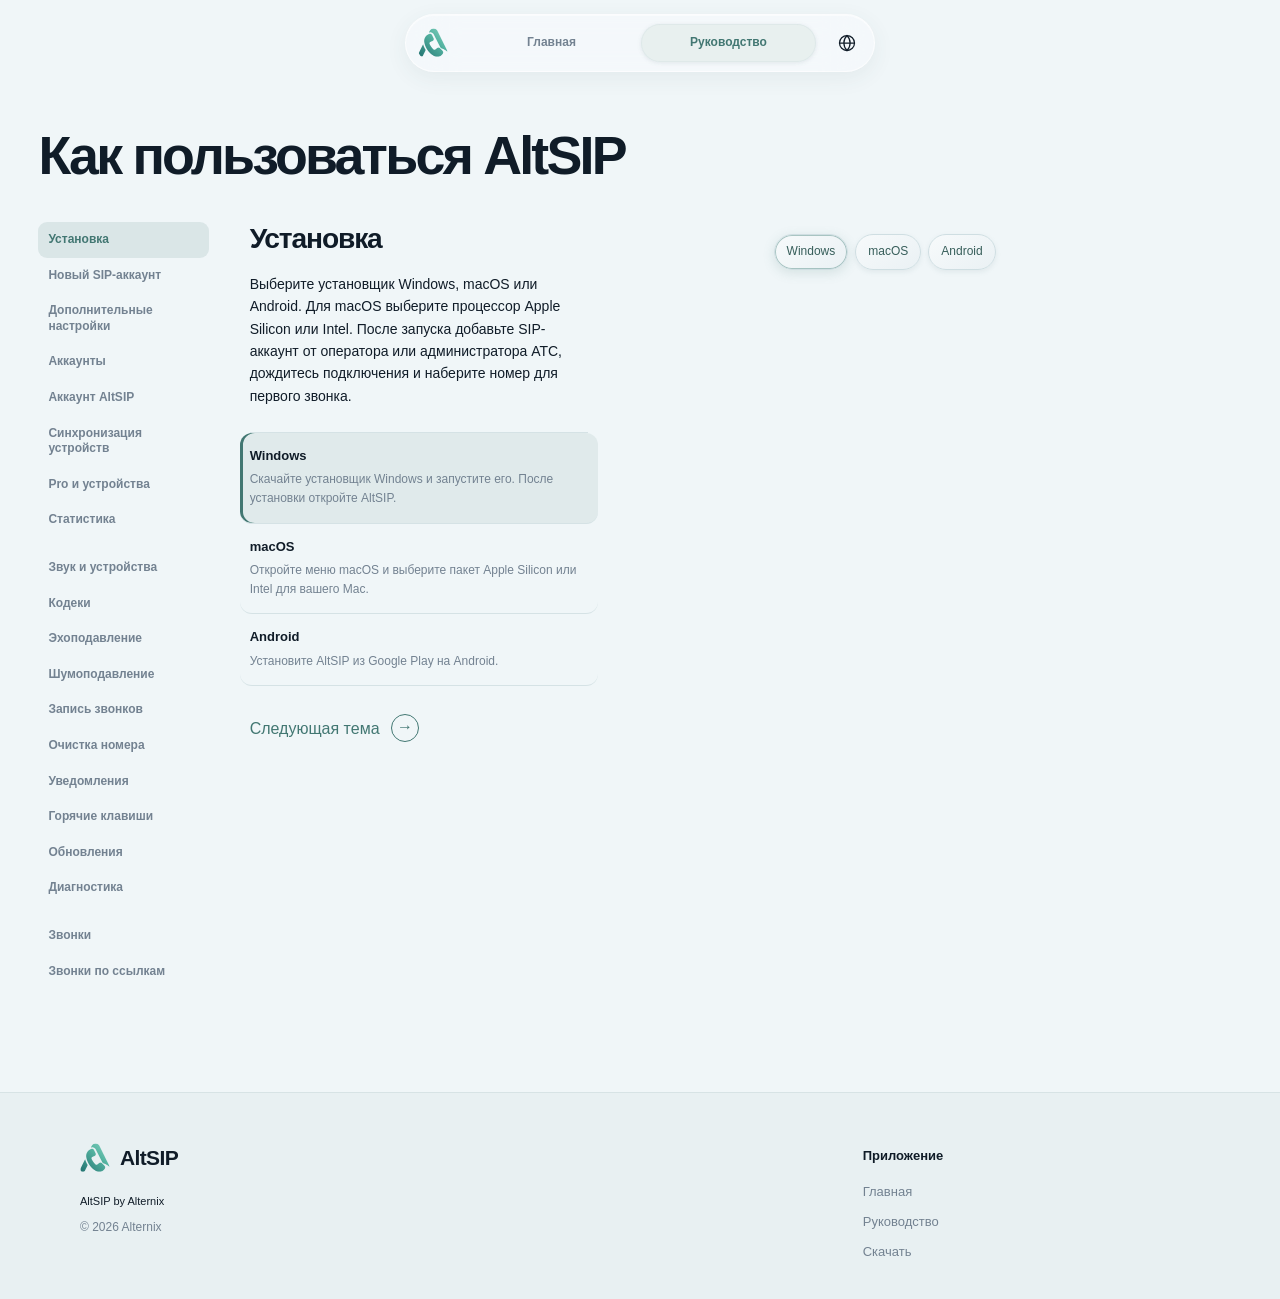
==== commit 4f81c5d2: "Sharpen native guide controls and refine call demonstration motion" ====
--- a/guide/index.html
+++ b/guide/index.html
@@ -1,5 +1,5 @@
 <!doctype html>
-<html lang="ru"><head><meta charset="utf-8"><meta name="viewport" content="width=device-width,initial-scale=1"><title>AltSIP | SIP-клиент для вашей телефонии</title><meta name="description" content="Софтфон для звонков через вашего SIP-провайдера или рабочую телефонию."><meta property="og:title" content="AltSIP | SIP-клиент для вашей телефонии"><meta property="og:description" content="Софтфон для звонков через вашего SIP-провайдера или рабочую телефонию."><meta name="robots" content="noindex,nofollow"><meta name="altsip-audio-revision" content="d81316233556"><meta name="theme-color" content="#eff5f6"><link rel="icon" href="../assets/icon.png"><link rel="stylesheet" href="../style.css?v=2e73f48485ab"><link rel="stylesheet" href="../demo-app.css?v=282671691a97"><link rel="stylesheet" href="../guide.css?v=e5ff88d38ba1"><link rel="stylesheet" href="../presentation.css?v=deb7fc3d13be"><link rel="stylesheet" href="../home.css?v=54b824f01042"><link rel="stylesheet" href="../product-details.css?v=863e33387175"><link rel="stylesheet" href="../connection-scenes.css?v=22c87a8289f9"><link rel="stylesheet" href="../hero-motion.css?v=eced545eb23f"><script defer src="../locales.js?v=30ba3d469219"></script><script defer src="../releases.js?v=2664d048875a"></script><script defer src="../owner-waveforms.js?v=f6e4b6ddcce7"></script><script defer src="../audio-engine.js?v=7d99609cf5ab"></script><script defer src="../wave-renderer.js?v=c137aee2f641"></script><script defer src="../demo-locales.js?v=e2106780bb00"></script><script defer src="../demo-fixtures.js?v=5a1b3ef2c4a5"></script><script defer src="../demo-app.js?v=14ffc14b32d8"></script><script defer src="../demo-tour.js?v=673b067e42fa"></script><script defer src="../guide-current.js?v=b9ddf5138950"></script><script defer src="../guide.js?v=2fedb6e4293b"></script><script defer src="../feature-gallery.js?v=3f4800c20a1c"></script><script defer src="../product-details.js?v=72c3e69b380d"></script><script defer src="../connection-scenes.js?v=bbd32a1fe346"></script><script defer src="../home-content.js?v=b4cd863121c5"></script><script defer src="../atmosphere.js?v=7ba077ddc36a"></script><script defer src="../app.js?v=50afdcf13e3f"></script><script src="../site-routes.js?v=2fbef1f44652"></script></head>
+<html lang="ru"><head><meta charset="utf-8"><meta name="viewport" content="width=device-width,initial-scale=1"><title>AltSIP | SIP-клиент для вашей телефонии</title><meta name="description" content="Софтфон для звонков через вашего SIP-провайдера или рабочую телефонию."><meta property="og:title" content="AltSIP | SIP-клиент для вашей телефонии"><meta property="og:description" content="Софтфон для звонков через вашего SIP-провайдера или рабочую телефонию."><meta name="robots" content="noindex,nofollow"><meta name="altsip-audio-revision" content="d81316233556"><meta name="theme-color" content="#eff5f6"><link rel="icon" href="../assets/icon.png"><link rel="stylesheet" href="../style.css?v=0223412a0584"><link rel="stylesheet" href="../demo-app.css?v=bbc81c5cb0a2"><link rel="stylesheet" href="../guide.css?v=bd5fc7ca7552"><link rel="stylesheet" href="../presentation.css?v=deb7fc3d13be"><link rel="stylesheet" href="../home.css?v=54b824f01042"><link rel="stylesheet" href="../product-details.css?v=59aac568538b"><link rel="stylesheet" href="../connection-scenes.css?v=22c87a8289f9"><link rel="stylesheet" href="../hero-motion.css?v=eced545eb23f"><script defer src="../locales.js?v=30ba3d469219"></script><script defer src="../releases.js?v=2664d048875a"></script><script defer src="../owner-waveforms.js?v=f6e4b6ddcce7"></script><script defer src="../audio-engine.js?v=7d99609cf5ab"></script><script defer src="../wave-renderer.js?v=c137aee2f641"></script><script defer src="../demo-locales.js?v=579aa97b2d1c"></script><script defer src="../demo-fixtures.js?v=5a1b3ef2c4a5"></script><script defer src="../demo-app.js?v=a29e6a97faee"></script><script defer src="../demo-tour.js?v=673b067e42fa"></script><script defer src="../guide-current.js?v=d35886d37e3a"></script><script defer src="../guide.js?v=15146b7c8639"></script><script defer src="../feature-gallery.js?v=c4caaa40e6d0"></script><script defer src="../product-details.js?v=979802021ca1"></script><script defer src="../connection-scenes.js?v=bbd32a1fe346"></script><script defer src="../home-content.js?v=b4cd863121c5"></script><script defer src="../atmosphere.js?v=7ba077ddc36a"></script><script defer src="../app.js?v=50afdcf13e3f"></script><script src="../site-routes.js?v=2fbef1f44652"></script></head>
 <body id="top"><svg class="svg-defs" aria-hidden="true"><defs><symbol id="i-server" viewBox="0 0 24 24"><rect x="3" y="3" width="18" height="7" rx="2"/><rect x="3" y="14" width="18" height="7" rx="2"/><path d="M7 6.5h.1M7 17.5h.1M11 6.5h6M11 17.5h6"/></symbol>
 <symbol id="i-arrow" viewBox="0 0 24 24"><path d="M4 12h16m-6-6 6 6-6 6"/></symbol><symbol id="i-down" viewBox="0 0 24 24"><path d="M12 3v18m-6-6 6 6 6-6"/></symbol>
 <symbol id="i-play" viewBox="0 0 24 24"><path d="m7 4 12 8-12 8Z"/></symbol><symbol id="i-pause" viewBox="0 0 24 24"><path d="M8 5v14M16 5v14"/></symbol><symbol id="i-volume" viewBox="0 0 24 24"><path d="M3 9h4l5-5v16l-5-5H3Zm13-2a8 8 0 0 1 0 10m3-13a12 12 0 0 1 0 16"/></symbol>
--- a/style.css
+++ b/style.css
@@ -184,8 +184,8 @@
 .download-dialog .downloads{display:grid;grid-template-columns:repeat(3,minmax(0,1fr));gap:12px;align-items:start}
 .download-dialog .download-button{width:100%;justify-content:center;padding-inline:12px}
 #download-dialog .download-button.ios{display:none}
-.download-dialog .mac-options{position:absolute;top:calc(100% + 12px);left:50%;transform:translateX(-50%);width:240px;display:grid;grid-template-columns:1fr 1fr;gap:6px;padding:8px;border-radius:20px;animation:architecture-in .22s ease-out}
-.download-dialog .mac-options a{display:flex;align-items:center;justify-content:center;min-height:58px;padding:12px 6px;text-align:center;border-radius:13px;background:var(--paper);border:1px solid var(--line);font-weight:550}
+.download-dialog .mac-options{position:absolute;top:calc(100% + 12px);left:50%;transform:translateX(-50%);width:218px;display:grid;grid-template-columns:1fr 1fr;gap:6px;padding:6px;border-radius:24px;animation:architecture-in .22s ease-out}
+.download-dialog .mac-options a{display:flex;align-items:center;justify-content:center;min-height:34px;padding:7px 8px;text-align:center;border-radius:18px;background:var(--paper);border:1px solid var(--line);font-weight:550}
 .download-dialog .mac-options a:hover{background:var(--glow);border-color:var(--green)}
 .download-close{position:absolute;right:20px;top:14px;width:34px;height:34px;border:0;border-radius:50%;background:transparent;color:var(--muted);font-family:inherit;font-size:26px;line-height:1;cursor:pointer}
 @keyframes architecture-in{from{opacity:0;translate:0 -5px}to{opacity:1;translate:0 0}}
--- a/demo-app.css
+++ b/demo-app.css
@@ -363,6 +363,16 @@
 .sip-demo .sd-external-link-review p{margin:0 0 3px;color:var(--sd-muted)}
 .sip-demo .sd-external-link-review .sd-field-label{margin:0}
 .sip-demo .sd-external-target{padding:10px;border:1px solid var(--sd-rim);border-radius:10px;background:var(--sd-top);font-size:15px}
+.sip-demo .sd-external-actions{display:grid;grid-template-columns:repeat(2,minmax(0,1fr));gap:8px;margin-top:2px}
+.sip-demo .sd-external-actions button{width:100%;min-width:0;height:38px;min-height:38px;flex:none;font-size:12px!important}
+.sip-demo .sd-external-actions .sd-save{background:var(--sd-action)!important;border-radius:999px}
+.sip-demo .sd-external-actions .sd-surface-button{background:transparent!important;border:0!important;box-shadow:none;color:var(--sd-muted)}
+.sip-demo.sd-guide-conference .sd-call-lines{top:2px}
+.sip-demo.sd-guide-conference .sd-call-meta{top:7px}
+.sip-demo.sd-guide-conference .sd-dial{padding-top:35px}
+.sip-demo.sd-guide-conference .sd-number-wrap{margin-top:0}
+.sip-demo.sd-guide-conference .sd-keypad{row-gap:6px}
+.sip-demo.sd-guide-conference .sd-call-row{margin-top:6px}
 .sip-demo[data-interaction-scope="quality"] .sd-call-meta.ag-control-highlight{padding:5px 9px;border-radius:11px}
 .sip-demo[data-interaction-scope="quality"] .sd-quality-popover{width:222px;padding:13px 16px}
 .sip-demo[data-interaction-scope="quality"] .sd-quality-popover b{padding-right:3px}
--- a/guide.css
+++ b/guide.css
@@ -1,134 +1,189 @@
-.ag-guide{color:var(--ink,#101c28);background:var(--paper,#f0f6f8);min-height:100svh;padding:126px 0 100px;font-family:-apple-system,BlinkMacSystemFont,'Segoe UI',sans-serif;overflow-anchor:none}
-.ag-guide *{box-sizing:border-box}
-.ag-guide button{font:inherit;cursor:pointer}
-.ag-guide button:focus-visible{outline:2px solid var(--green,#427772);outline-offset:3px}
-.ag-shell{max-width:1510px;margin:auto;padding:0 clamp(18px,3vw,44px)}
-.ag-heading{margin:0 0 38px}
-.ag-heading h1{margin:0;font-size:clamp(38px,4.2vw,62px);line-height:1.08;letter-spacing:-.052em;font-weight:600}
-.ag-layout{display:grid;grid-template-columns:178px minmax(330px,1fr) minmax(410px,620px);gap:clamp(24px,2.6vw,42px);align-items:start}
-.ag-topics{position:sticky;top:112px;max-height:calc(100svh - 130px);overflow:auto;scrollbar-width:thin;padding:0 7px 12px 0}
-.ag-topic-group+.ag-topic-group{margin-top:12px}
-.ag-topic-group button{width:100%;display:block;border:0;border-radius:9px;background:transparent;color:var(--muted,#738291);font-size:12px;font-weight:550;text-align:left;padding:10px;line-height:1.3;transition:background .24s,color .24s}
-.ag-topic-group button:hover{background:color-mix(in srgb,var(--green,#427772) 8%,transparent);color:var(--ink,#101c28)}
-.ag-topic-group button[aria-current=true]{background:color-mix(in srgb,var(--green,#427772) 12%,transparent);color:var(--green,#427772);font-weight:700}
-.ag-article{min-width:0;padding:1px 0 65px;transition:height .42s cubic-bezier(.2,.72,.15,1)}
-.ag-article-inner{max-width:570px}
-.ag-arrive{animation:ag-arrive .24s ease both}
-@keyframes ag-arrive{from{opacity:.4;filter:blur(2px)}to{opacity:1;filter:blur(0)}}
-.ag-article h2{margin:0 0 18px;font-size:clamp(27px,2.2vw,36px);line-height:1.13;letter-spacing:-.04em;font-weight:600;overflow-wrap:anywhere}
-.ag-lead{color:var(--ink,#101c28);font-size:14px;line-height:1.6;margin:0}
-.ag-fields{margin:25px 0 0;padding:0;border-top:1px solid var(--line,#d5e2e5)}
-.ag-fields>div{padding:14px 0 15px;border-bottom:1px solid var(--line,#d5e2e5)}
-.ag-fields>.ag-step{margin-inline:-10px;padding-inline:10px;border-radius:12px;cursor:pointer}
-.ag-fields>.ag-step:hover,.ag-fields>.ag-step[aria-current=true]{background:color-mix(in srgb,var(--green,#427772) 9%,transparent)}
-.ag-fields>.ag-step[aria-current=true]{box-shadow:inset 3px 0 var(--green,#427772)}
-.ag-fields>.ag-step:focus-visible{outline:2px solid var(--green,#427772);outline-offset:2px}
-.ag-fields dt{font-size:13px;font-weight:700;line-height:1.4}
-.ag-fields dd{font-size:12px;line-height:1.56;color:var(--muted,#738291);margin:5px 0 0}
-.ag-after{margin:20px 0 0;font-size:13px;line-height:1.6;color:var(--ink,#101c28)}
-.ag-next{display:inline-flex;align-items:center;gap:11px;margin-top:28px;padding:0;background:none;border:0;color:var(--green,#427772);font-size:13px;font-weight:650}
-.ag-next span{width:28px;height:28px;display:grid;place-items:center;border:1px solid currentColor;border-radius:50%;font-size:16px;line-height:1;padding:0 0 2px 1px;transition:transform .22s}
-.ag-next:hover span{transform:translateX(3px)}
-.ag-preview{position:sticky;top:112px;min-width:0;width:min(100%,620px);justify-self:center;background:transparent}
-.ag-stage{position:relative;width:100%;height:560px;overflow:clip;transform-origin:50% 28%;transition:height .3s cubic-bezier(.2,.72,.15,1),transform .125s ease,opacity .125s ease,filter .125s ease}
-.ag-stage.ag-leaving{transform:scale(.965);opacity:.22;filter:blur(2px)}
-.ag-stage.ag-entering{animation:ag-emerge .22s cubic-bezier(.2,.72,.15,1) both}
-@keyframes ag-emerge{from{transform:scale(.965);opacity:.22;filter:blur(2px)}to{transform:scale(1);opacity:1;filter:blur(0)}}
-.ag-demo-position{position:absolute;transform-origin:top left}
-.ag-demo-slot{transform-origin:top left}
-.ag-demo-slot.sip-demo{pointer-events:none;user-select:none;-webkit-user-select:none}
-.ag-demo-slot.sip-demo *, .ag-demo-slot.sip-demo *::before, .ag-demo-slot.sip-demo *::after{cursor:default!important;user-select:none!important;-webkit-user-select:none!important;-webkit-user-drag:none!important}
-.ag-demo-slot.sip-demo .ag-control-highlight{outline:0!important;box-shadow:inset 0 0 0 1px color-mix(in srgb,var(--sd-sea) 48%,transparent),0 3px 12px color-mix(in srgb,var(--sd-sea) 18%,transparent)!important;transition:box-shadow .18s ease!important}
-.ag-demo-slot.sip-demo .sd-check-row.ag-control-highlight{border-radius:15px}
-.ag-demo-slot.sip-demo .sd-detail-number.ag-control-highlight{border-radius:12px}
-.ag-demo-slot.sip-demo .sd-detail-row.ag-control-highlight{border-radius:10px}
-.ag-demo-slot.sip-demo [data-action="compact"].ag-control-highlight{position:relative;width:28px;height:28px;box-shadow:0 3px 12px color-mix(in srgb,var(--sd-sea) 18%,transparent)!important}
-.ag-demo-slot.sip-demo [data-action="compact"].ag-control-highlight::after{content:"";position:absolute;inset:0;border:1px solid color-mix(in srgb,var(--sd-sea) 48%,transparent);border-radius:50%;transform:translateX(1px);pointer-events:none}
-.ag-demo-slot.sip-demo .sd-segment-slot.ag-control-highlight{border-radius:8px;background:color-mix(in srgb,var(--sd-sea) 8%,transparent)}
-.ag-demo-slot.sip-demo .sd-account-card.ag-control-highlight{box-shadow:inset 0 0 0 1px color-mix(in srgb,var(--sd-sea) 48%,transparent),0 3px 12px color-mix(in srgb,var(--sd-sea) 18%,transparent)!important}
-.ag-demo-slot.ag-link-guide-mode>.sd-window{display:none!important}
-.ag-demo-slot.ag-link-guide-mode{border-radius:0;clip-path:none;overflow:visible;pointer-events:none}
-.ag-link-guide-mock{position:absolute;inset:0 auto auto 0;width:380px;height:530px;padding:8px 0;color:#101c28;font:13px/1.35 Inter,'Segoe UI',Arial,sans-serif}
-.ag-link-setting{padding:10px 12px 12px;border-radius:13px;background:#f0f6f8;border:1px solid #d5e2e5}
-.ag-link-breadcrumb{font-size:12px;color:#5f7180;margin-bottom:8px}.ag-link-breadcrumb span{padding:0 5px;color:#568c87}
-.ag-link-setting-action{width:100%;min-height:37px;display:flex;align-items:center;padding:7px 12px;border-radius:10px;background:linear-gradient(145deg,#f6fafc,#eaf0f4);box-shadow:0 4px 9px #8999a235,inset 0 1px #fff9;font-size:12px;color:#101c28}
-.ag-link-defaults{margin:10px 0 13px;padding:9px 12px;border:1px solid #d5e2e5;border-radius:12px;background:#f6fafc;display:grid;gap:3px}
-.ag-link-defaults small{font-size:10px;color:#738291}.ag-link-defaults strong{font-size:12px;font-weight:600}.ag-link-defaults span{font-size:11px;color:#568c87}
-.ag-link-card{padding:16px;border-radius:14px;background:#f0f6f8;border:1px solid #b5c1c7;box-shadow:0 10px 22px #8999a224}
-.ag-link-title{display:block;font-size:16px;font-weight:600;margin-bottom:4px}.ag-link-card p{font-size:12px;line-height:1.4;color:#738291;margin:0 0 12px}
-.ag-link-field{display:grid;gap:5px;margin-top:10px}.ag-link-field small{font-size:11px;color:#738291}.ag-link-field span{display:flex;justify-content:space-between;align-items:center;min-height:38px;padding:8px 10px;border-radius:10px;background:linear-gradient(145deg,#f6fafc,#eaf0f4);box-shadow:0 3px 8px #8999a224;overflow-wrap:anywhere}.ag-link-field i{font-style:normal;color:#738291}
-.ag-link-address span{font-size:14px;background:none;box-shadow:none;padding:2px 0;min-height:27px}
-.ag-link-actions{display:flex;gap:8px;margin-top:14px}.ag-link-actions span,.ag-link-actions strong{display:grid;place-items:center;flex:1;min-height:36px;border-radius:10px;font-size:12px;font-weight:600;background:#eaf0f4}.ag-link-actions strong{background:#427772;color:#fff}
-.ag-link-guide-mode .ag-link-guide-mock .ag-control-highlight{border-radius:10px}
-.ag-preview:has(.sd-guide-advanced-only){position:relative;top:auto}
-/* Only the guide prints the controls directly on the page. The shared demo stays intact elsewhere. */
-.ag-demo-slot.sip-demo,.ag-demo-slot.sip-demo .sd-window{background:transparent;box-shadow:none;border:0;border-radius:0;clip-path:none;transition:none!important}
-.ag-demo-slot.sip-demo .sd-topbar,.ag-demo-slot.sip-demo .sd-pane-title,.ag-demo-slot.sip-demo .sd-pane-close,.ag-demo-slot.sip-demo .sd-drawer-head button,.ag-demo-slot.sip-demo .sd-account-dim{display:none!important}
-.ag-demo-slot.sip-demo .sd-content{height:100%}
-/* Native call metadata sits above the number field, inside the topbar's 44px space. */
-.ag-demo-slot.sip-demo[data-interaction-scope="quality"] .sd-content,.ag-demo-slot.sip-demo.sd-conference .sd-content{height:calc(100% - 44px);margin-top:44px}
-.ag-demo-slot.sip-demo[data-interaction-scope="quality"] .sd-keypad,.ag-demo-slot.sip-demo[data-interaction-scope="quality"] .sd-call-row,.ag-demo-slot.sip-demo[data-interaction-scope="quality"] .sd-rail,.ag-demo-slot.sip-demo[data-interaction-scope="quality"] .sd-nav{display:none!important}
-/* Compact mode is a complete native toolbar and control group, with no outer frame. */
-.ag-demo-slot.sip-demo[data-interaction-scope="compact"] .sd-topbar{display:flex!important}
-.ag-demo-slot.sip-demo[data-interaction-scope="compact"] .sd-content{height:calc(100% - 43px);margin-top:0}
-.ag-demo-slot.sip-demo .sd-rail-toggle{display:none!important}
-.ag-demo-slot.sip-demo .sd-right-pane,.ag-demo-slot.sip-demo .sd-account-pane{background:transparent;border:0;border-radius:0;box-shadow:none;transition:none!important}
-.ag-demo-slot.sip-demo .sd-right-pane{transform:none!important}
-.ag-demo-slot.sip-demo.sd-accounts-open .sd-account-pane{transform:none}
-.ag-demo-slot.sip-demo.sd-mobile-pane.sd-right-open .sd-core{visibility:hidden}
-.ag-demo-slot.sip-demo .sd-settings-scroll,.ag-demo-slot.sip-demo .sd-detail,.ag-demo-slot.sip-demo .sd-contact-form,.ag-demo-slot.sip-demo .sd-account-form,.ag-demo-slot.sip-demo .sd-recording-list{height:100%}
-.ag-demo-slot.sip-demo.sd-guide-advanced-only .sd-account-form,.ag-demo-slot.sip-demo.sd-guide-basic-only .sd-account-form{height:auto!important;overflow:visible!important}
-@media(max-width:1399px){.ag-layout{grid-template-columns:178px minmax(0,1fr)}.ag-preview{grid-column:2;position:relative;top:auto;width:min(100%,620px)}.ag-article{padding-bottom:30px}.ag-article-inner{max-width:620px}.ag-topics{grid-row:1 / span 2}}
-@media(max-width:700px){.ag-guide{padding:145px 0 65px}.ag-heading{margin-bottom:23px}.ag-heading h1{font-size:clamp(33px,8vw,45px)}.ag-layout{display:flex;flex-direction:column;align-items:stretch;gap:0}.ag-topics{position:relative;top:auto;max-height:none;display:flex;overflow-x:auto;overflow-y:hidden;gap:8px;margin:0 -18px 22px;padding:0 18px 10px;scroll-snap-type:x proximity;scrollbar-width:none}.ag-topics::-webkit-scrollbar{display:none}.ag-topic-group{display:contents}.ag-topic-group button{flex:none;width:auto;max-width:190px;scroll-snap-align:start;white-space:nowrap;padding:9px 13px;border:1px solid var(--line,#d5e2e5);border-radius:999px;background:var(--surface,#f6fafc)}.ag-topic-group button[aria-current=true]{border-color:color-mix(in srgb,var(--green,#427772) 35%,var(--line,#d5e2e5))}.ag-article{order:2;padding:30px 0 38px}.ag-article-inner{max-width:none}.ag-article h2{font-size:30px}.ag-fields{margin-top:22px}.ag-fields>div{padding-block:12px}.ag-preview{order:1;max-width:100%;margin:40px auto 0}}
-@media(max-width:390px){.ag-guide{padding-top:145px}.ag-heading h1{font-size:32px}.ag-article h2{font-size:27px}}
-@media(prefers-reduced-motion:reduce){.ag-guide *,.ag-guide *::before,.ag-guide *::after{animation:none!important;transition:none!important}}
-
-/* Preserve the short paragraphs in contextual dialing examples. */
-.ag-step dd{white-space:pre-line}
+.ag-guide{color:var(--ink,#101c28);background:var(--paper,#f0f6f8);min-height:100svh;padding:126px 0 100px;font-family:-apple-system,BlinkMacSystemFont,'Segoe UI',sans-serif;overflow-anchor:none}
+.ag-guide *{box-sizing:border-box}
+.ag-guide button{font:inherit;cursor:pointer}
+.ag-guide button:focus-visible{outline:2px solid var(--green,#427772);outline-offset:3px}
+.ag-shell{max-width:1510px;margin:auto;padding:0 clamp(18px,3vw,44px)}
+.ag-heading{margin:0 0 38px}
+.ag-heading h1{margin:0;font-size:clamp(38px,4.2vw,62px);line-height:1.08;letter-spacing:-.052em;font-weight:600}
+.ag-layout{display:grid;grid-template-columns:178px minmax(330px,1fr) minmax(410px,620px);gap:clamp(24px,2.6vw,42px);align-items:start}
+.ag-topics{position:sticky;top:112px;max-height:calc(100svh - 130px);overflow:auto;scrollbar-width:thin;padding:0 7px 12px 0}
+.ag-topic-group+.ag-topic-group{margin-top:12px}
+.ag-topic-group button{width:100%;display:block;border:0;border-radius:9px;background:transparent;color:var(--muted,#738291);font-size:12px;font-weight:550;text-align:left;padding:10px;line-height:1.3;transition:background .24s,color .24s}
+.ag-topic-group button:hover{background:color-mix(in srgb,var(--green,#427772) 8%,transparent);color:var(--ink,#101c28)}
+.ag-topic-group button[aria-current=true]{background:color-mix(in srgb,var(--green,#427772) 12%,transparent);color:var(--green,#427772);font-weight:700}
+.ag-article{min-width:0;padding:1px 0 65px;overflow:visible}
+.ag-article-inner{max-width:570px}
+.ag-arrive{animation:ag-arrive .24s ease both}
+@keyframes ag-arrive{from{opacity:.65}to{opacity:1}}
+.ag-article h2{margin:0 0 18px;font-size:clamp(27px,2.2vw,36px);line-height:1.13;letter-spacing:-.04em;font-weight:600;overflow-wrap:anywhere}
+.ag-lead{color:var(--ink,#101c28);font-size:14px;line-height:1.6;margin:0}
+.ag-fields{margin:25px 0 0;padding:0;border-top:1px solid var(--line,#d5e2e5)}
+.ag-fields>div{padding:14px 0 15px;border-bottom:1px solid var(--line,#d5e2e5)}
+.ag-fields>.ag-step{margin-inline:-10px;padding-inline:10px;border-radius:12px;cursor:pointer}
+.ag-fields>.ag-step:hover,.ag-fields>.ag-step[aria-current=true]{background:color-mix(in srgb,var(--green,#427772) 9%,transparent)}
+.ag-fields>.ag-step[aria-current=true]{box-shadow:inset 3px 0 var(--green,#427772)}
+.ag-fields>.ag-step:focus-visible{outline:2px solid var(--green,#427772);outline-offset:2px}
+.ag-fields dt{font-size:13px;font-weight:700;line-height:1.4}
+.ag-fields dd{font-size:12px;line-height:1.56;color:var(--muted,#738291);margin:5px 0 0}
+.ag-after{margin:20px 0 0;font-size:13px;line-height:1.6;color:var(--ink,#101c28)}
+.ag-next{display:inline-flex;align-items:center;gap:11px;margin-top:28px;padding:0;background:none;border:0;color:var(--green,#427772);font-size:13px;font-weight:650}
+.ag-next span{width:28px;height:28px;display:grid;place-items:center;border:1px solid currentColor;border-radius:50%;font-size:16px;line-height:1;padding:0 0 2px 1px;transition:transform .22s}
+.ag-next:hover span{transform:translateX(3px)}
+.ag-preview{position:sticky;top:112px;min-width:0;width:min(100%,620px);justify-self:center;background:transparent}
+.ag-stage{position:relative;width:100%;height:560px;overflow:clip;transform-origin:50% 28%;transition:opacity .125s ease}
+.ag-stage.ag-leaving{opacity:.22}
+.ag-stage.ag-entering{animation:ag-emerge .22s cubic-bezier(.2,.72,.15,1) both}
+@keyframes ag-emerge{from{opacity:.22}to{opacity:1}}
+.ag-demo-position{position:absolute;transform-origin:top left}
+.ag-demo-slot{transform-origin:top left}
+.ag-demo-slot.sip-demo{pointer-events:none;user-select:none;-webkit-user-select:none}
+.ag-demo-slot.sip-demo *, .ag-demo-slot.sip-demo *::before, .ag-demo-slot.sip-demo *::after{cursor:default!important;user-select:none!important;-webkit-user-select:none!important;-webkit-user-drag:none!important}
+.ag-demo-slot.sip-demo .ag-control-highlight{outline:0!important;box-shadow:inset 0 0 0 1px color-mix(in srgb,var(--sd-sea) 48%,transparent),0 3px 12px color-mix(in srgb,var(--sd-sea) 18%,transparent)!important;transition:box-shadow .18s ease!important}
+.ag-demo-slot.sip-demo .sd-check-row.ag-control-highlight{border-radius:15px}
+.ag-demo-slot.sip-demo .sd-detail-number.ag-control-highlight{border-radius:12px}
+.ag-demo-slot.sip-demo .sd-detail-row.ag-control-highlight{border-radius:10px}
+.ag-demo-slot.sip-demo [data-action="compact"].ag-control-highlight{position:relative;width:28px;height:28px;box-shadow:0 3px 12px color-mix(in srgb,var(--sd-sea) 18%,transparent)!important}
+.ag-demo-slot.sip-demo [data-action="compact"].ag-control-highlight::after{content:"";position:absolute;inset:0;border:1px solid color-mix(in srgb,var(--sd-sea) 48%,transparent);border-radius:50%;transform:translateX(1px);pointer-events:none}
+.ag-demo-slot.sip-demo .sd-segment-slot.ag-control-highlight{border-radius:8px;background:color-mix(in srgb,var(--sd-sea) 8%,transparent)}
+.ag-demo-slot.sip-demo .sd-account-card.ag-control-highlight{box-shadow:inset 0 0 0 1px color-mix(in srgb,var(--sd-sea) 48%,transparent),0 3px 12px color-mix(in srgb,var(--sd-sea) 18%,transparent)!important}
+.ag-demo-slot.ag-link-guide-mode>.sd-window{display:none!important}
+.ag-demo-slot.ag-link-guide-mode{border-radius:0;clip-path:none;overflow:visible;pointer-events:none}
+.ag-link-guide-mock{position:absolute;inset:0 auto auto 0;width:380px;height:530px;padding:8px 0;color:#101c28;font:13px/1.35 Inter,'Segoe UI',Arial,sans-serif}
+.ag-link-setting{padding:10px 12px 12px;border-radius:13px;background:#f0f6f8;border:1px solid #d5e2e5}
+.ag-link-breadcrumb{font-size:12px;color:#5f7180;margin-bottom:8px}.ag-link-breadcrumb span{padding:0 5px;color:#568c87}
+.ag-link-setting-action{width:100%;min-height:37px;display:flex;align-items:center;padding:7px 12px;border-radius:10px;background:linear-gradient(145deg,#f6fafc,#eaf0f4);box-shadow:0 4px 9px #8999a235,inset 0 1px #fff9;font-size:12px;color:#101c28}
+.ag-link-defaults{margin:10px 0 13px;padding:9px 12px;border:1px solid #d5e2e5;border-radius:12px;background:#f6fafc;display:grid;gap:3px}
+.ag-link-defaults small{font-size:10px;color:#738291}.ag-link-defaults strong{font-size:12px;font-weight:600}.ag-link-defaults span{font-size:11px;color:#568c87}
+.ag-link-card{padding:16px;border-radius:14px;background:#f0f6f8;border:1px solid #b5c1c7;box-shadow:0 10px 22px #8999a224}
+.ag-link-title{display:block;font-size:16px;font-weight:600;margin-bottom:4px}.ag-link-card p{font-size:12px;line-height:1.4;color:#738291;margin:0 0 12px}
+.ag-link-field{display:grid;gap:5px;margin-top:10px}.ag-link-field small{font-size:11px;color:#738291}.ag-link-field span{display:flex;justify-content:space-between;align-items:center;min-height:38px;padding:8px 10px;border-radius:10px;background:linear-gradient(145deg,#f6fafc,#eaf0f4);box-shadow:0 3px 8px #8999a224;overflow-wrap:anywhere}.ag-link-field i{font-style:normal;color:#738291}
+.ag-link-address span{font-size:14px;background:none;box-shadow:none;padding:2px 0;min-height:27px}
+.ag-link-actions{display:flex;gap:8px;margin-top:14px}.ag-link-actions span,.ag-link-actions strong{display:grid;place-items:center;flex:1;min-height:36px;border-radius:10px;font-size:12px;font-weight:600;background:#eaf0f4}.ag-link-actions strong{background:#427772;color:#fff}
+.ag-link-guide-mode .ag-link-guide-mock .ag-control-highlight{border-radius:10px}
+.ag-preview:has(.sd-guide-advanced-only){position:relative;top:auto}
+/* Only the guide prints the controls directly on the page. The shared demo stays intact elsewhere. */
+.ag-demo-slot.sip-demo,.ag-demo-slot.sip-demo .sd-window{background:transparent;box-shadow:none;border:0;border-radius:0;clip-path:none;transition:none!important}
+.ag-demo-slot.sip-demo .sd-topbar,.ag-demo-slot.sip-demo .sd-pane-title,.ag-demo-slot.sip-demo .sd-pane-close,.ag-demo-slot.sip-demo .sd-drawer-head button,.ag-demo-slot.sip-demo .sd-account-dim{display:none!important}
+.ag-demo-slot.sip-demo .sd-content{height:100%}
+/* Native call metadata sits above the number field, inside the topbar's 44px space. */
+.ag-demo-slot.sip-demo[data-interaction-scope="quality"] .sd-content,.ag-demo-slot.sip-demo.sd-conference .sd-content{height:calc(100% - 44px);margin-top:44px}
+.ag-demo-slot.sip-demo[data-interaction-scope="quality"] .sd-keypad,.ag-demo-slot.sip-demo[data-interaction-scope="quality"] .sd-call-row,.ag-demo-slot.sip-demo[data-interaction-scope="quality"] .sd-rail,.ag-demo-slot.sip-demo[data-interaction-scope="quality"] .sd-nav{display:none!important}
+/* Compact mode is a complete native toolbar and control group, with no outer frame. */
+.ag-demo-slot.sip-demo[data-interaction-scope="compact"] .sd-topbar{display:flex!important}
+.ag-demo-slot.sip-demo[data-interaction-scope="compact"] .sd-content{height:calc(100% - 43px);margin-top:0}
+.ag-demo-slot.sip-demo .sd-rail-toggle{display:none!important}
+.ag-demo-slot.sip-demo .sd-right-pane,.ag-demo-slot.sip-demo .sd-account-pane{background:transparent;border:0;border-radius:0;box-shadow:none;transition:none!important}
+.ag-demo-slot.sip-demo .sd-right-pane{transform:none!important}
+.ag-demo-slot.sip-demo.sd-accounts-open .sd-account-pane{transform:none}
+.ag-demo-slot.sip-demo.sd-mobile-pane.sd-right-open .sd-core{visibility:hidden}
+.ag-demo-slot.sip-demo .sd-settings-scroll,.ag-demo-slot.sip-demo .sd-detail,.ag-demo-slot.sip-demo .sd-contact-form,.ag-demo-slot.sip-demo .sd-account-form,.ag-demo-slot.sip-demo .sd-recording-list{height:100%}
+.ag-demo-slot.sip-demo.sd-guide-advanced-only .sd-account-form,.ag-demo-slot.sip-demo.sd-guide-basic-only .sd-account-form{height:auto!important;overflow:visible!important}
+@media(max-width:1100px){.ag-layout{grid-template-columns:178px minmax(0,1fr)}.ag-preview{grid-column:2;position:relative;top:auto;width:min(100%,620px)}.ag-article{padding-bottom:30px}.ag-article-inner{max-width:620px}.ag-topics{grid-row:1 / span 2}}
+@media(max-width:700px){.ag-guide{padding:145px 0 65px}.ag-heading{margin-bottom:23px}.ag-heading h1{font-size:clamp(33px,8vw,45px)}.ag-layout{display:flex;flex-direction:column;align-items:stretch;gap:0}.ag-topics{position:relative;top:auto;max-height:none;display:flex;overflow-x:auto;overflow-y:hidden;gap:8px;margin:0 -18px 22px;padding:0 18px 10px;scroll-snap-type:x proximity;scrollbar-width:none}.ag-topics::-webkit-scrollbar{display:none}.ag-topic-group{display:contents}.ag-topic-group button{flex:none;width:auto;max-width:190px;scroll-snap-align:start;white-space:nowrap;padding:9px 13px;border:1px solid var(--line,#d5e2e5);border-radius:999px;background:var(--surface,#f6fafc)}.ag-topic-group button[aria-current=true]{border-color:color-mix(in srgb,var(--green,#427772) 35%,var(--line,#d5e2e5))}.ag-article{order:2;padding:30px 0 38px}.ag-article-inner{max-width:none}.ag-article h2{font-size:30px}.ag-fields{margin-top:22px}.ag-fields>div{padding-block:12px}.ag-preview{order:1;max-width:100%;margin:40px auto 0}}
+@media(max-width:390px){.ag-guide{padding-top:145px}.ag-heading h1{font-size:32px}.ag-article h2{font-size:27px}}
+@media(prefers-reduced-motion:reduce){.ag-guide *,.ag-guide *::before,.ag-guide *::after{animation:none!important;transition:none!important}}
+
+/* Preserve the short paragraphs in contextual dialing examples. */
+.ag-step dd{white-space:pre-line}
 
 .ag-current-steps{padding-left:1.35em;margin:20px 0 25px;display:grid;gap:13px;line-height:1.62;color:var(--muted)}
 .ag-current-steps li::marker{font-weight:650;color:var(--ink)}
-.ag-current-steps button{display:block;width:100%;border:1px solid transparent;border-radius:10px;padding:8px;text-align:left;font:inherit;color:inherit;background:transparent;cursor:pointer}
-.ag-current-steps button[aria-current=true]{background:var(--surface);border-color:var(--line);color:var(--ink)}
-.ag-stage.ag-native-guide{height:auto!important;display:grid;justify-items:center;padding:8px}
+.ag-current-steps button{display:block;width:100%;border:1px solid transparent;border-radius:10px;padding:8px;text-align:left;font:inherit;color:inherit;background:transparent;cursor:pointer}
+.ag-current-steps button[aria-current=true]{background:var(--surface);border-color:var(--line);color:var(--ink)}
+.ag-stage.ag-native-guide{height:auto!important;display:grid;justify-items:center;padding:8px}
 .ag-native-guide .ag-demo-position{display:none}
-.ag-current-scene{width:min(100%,370px);color:var(--ink,#172832);font:12px/1.45 Inter,'Segoe UI',Arial,sans-serif}
-.ag-current-scene-inner{display:flex;flex-direction:column;align-items:stretch;gap:10px;min-height:310px;padding:4px 2px;background:transparent}
-.ag-current-scene-inner h3{font-size:20px;font-weight:650;line-height:1.2;margin:0 0 8px;letter-spacing:-.02em}
-.ag-current-scene-inner p{font-size:11px;line-height:1.5;margin:2px 0;color:#506675}
-.ag-current-scene-inner small{font-size:10px;color:#758a95}
-.ag-current-scene-inner button{font:inherit;cursor:pointer}
-.ag-current-scene-inner .ag-control-highlight{outline:0!important;box-shadow:inset 0 0 0 1px color-mix(in srgb,var(--sd-sea) 48%,transparent),0 3px 12px color-mix(in srgb,var(--sd-sea) 18%,transparent)!important;transition:box-shadow .18s ease!important}
-.ag-native-field{display:flex;flex-direction:column;gap:4px;margin:0;color:#697d89;font-size:11px}.ag-native-field>span:first-child{line-height:24px}
-.ag-native-field input{height:40px;width:100%;border:1px solid #d3e0e4;border-radius:10px;padding:0 10px;background:linear-gradient(145deg,#f7fafb,#edf3f5);color:#1c303b;font:13px Inter,'Segoe UI',Arial,sans-serif;box-shadow:0 2px 5px #8199a222}
-.ag-native-input-wrap{position:relative;display:block}.ag-native-input-wrap input{padding-right:40px}.ag-native-input-wrap button{position:absolute;top:3px;right:3px;width:34px;height:34px;border:0;background:transparent;color:#738891}.ag-native-input-wrap svg{width:18px;height:18px;fill:none;stroke:currentColor;stroke-width:1.5;stroke-linecap:round;stroke-linejoin:round}
-.ag-native-field input:focus-visible{outline:2px solid #427772;outline-offset:1px}
-.ag-native-button{min-height:29px;padding:5px 12px;border:1px solid #cfdee2;border-radius:999px;background:linear-gradient(145deg,#f7fafb,#eaf1f4);color:#375e5a;box-shadow:0 2px 5px #8199a224}
-.ag-native-action{min-height:38px;padding:8px 14px;border:0;border-radius:999px;background:#427772;color:#fff;font-weight:600!important}
-.ag-native-links{display:flex;justify-content:space-between;gap:10px}.ag-native-links button{border:0;background:transparent;box-shadow:none;color:#627f82;padding:3px 2px}
-.ag-native-meter{height:4px;border-radius:4px;background:#d8e5e8;overflow:hidden}.ag-native-meter i{display:block;width:55%;height:100%;background:#5d9c91}
-.ag-native-segment{display:flex;gap:2px;padding:2px;border:1px solid #d3e1e5;border-radius:10px;background:linear-gradient(145deg,#f8fbfc,#eaf1f4);box-shadow:0 2px 6px #8096a326}
-.ag-native-segment button{flex:1;min-width:0;min-height:29px;padding:4px;border:0;border-radius:8px;background:transparent;color:#637c85;font-size:10px;white-space:nowrap;text-overflow:ellipsis;overflow:hidden}
-.ag-native-segment button[aria-pressed=true]{background:#dcece9;color:#427772}
-.ag-native-surface{display:flex;flex-direction:column;gap:7px;padding:11px;border:1px solid #d2e0e4;border-radius:12px;background:linear-gradient(145deg,#f5fafb,#edf3f6);box-shadow:0 2px 6px #8095a52a}
-.ag-native-surface p{margin:3px 0}.ag-native-surface>strong{font-weight:600}.ag-native-surface>span{color:#427772;font-size:10px}
-.ag-native-surface ul{margin:0;padding:0;list-style:none;display:grid;gap:5px}.ag-native-surface li:before{content:'•';color:#427772;padding-right:7px}
-.ag-native-back,.ag-native-path{padding:1px 0 7px;color:#5d7180;font-size:13px}.ag-native-back{font-size:17px}
-.ag-native-option{display:flex;align-items:center;gap:8px;min-height:30px;color:#304955;font-size:11px;cursor:pointer;position:relative}.ag-native-option input{position:absolute;opacity:0;width:1px;height:1px}.ag-native-check{display:inline-grid;place-items:center;flex:none;width:14.4px;height:14.4px;border:1.5px solid #427772;border-radius:50%;background:transparent;transform:translateY(1px)}.ag-native-option input:checked+.ag-native-check:after{content:'';width:7px;height:4px;border-left:2px solid #427772;border-bottom:2px solid #427772;transform:translateY(-1px) rotate(-45deg)}.ag-native-radio input:checked+.ag-native-check:after{width:6px;height:6px;border:0;border-radius:50%;background:#427772;transform:none}.ag-native-option input:focus-visible+.ag-native-check{outline:2px solid #427772;outline-offset:2px}
-.ag-native-option.ag-control-highlight{border-radius:15px}
-.ag-native-indent{display:flex;flex-direction:column;gap:8px;padding-left:8px}.ag-native-caption{font-size:11px;font-weight:650;color:#6a7e87}
-.ag-native-price{display:flex;align-items:center;justify-content:space-between;gap:10px}.ag-native-price strong{font-size:22px;font-weight:600}.ag-native-price span{text-align:right;color:#6b7f8b;font-size:10px}
-.ag-native-amount{display:block;color:#c75e62;font-size:22px!important;font-weight:700!important;letter-spacing:.01em}
-.ag-native-demo-note{padding:7px 9px;border-left:3px solid #4b8883;background:#e5efed;color:#335c57!important;font-weight:600}
-.ag-native-demo-qr{align-self:center;display:grid;place-items:center;width:176px;height:176px;padding:8px;border-radius:14px;background:#fff;box-shadow:0 1px 4px #8498a52c}.ag-native-demo-qr svg{display:block;width:160px;height:160px}.ag-native-demo-qr svg[hidden]{display:none}
-.ag-native-address{overflow-wrap:anywhere;text-align:center;font:11px Consolas,monospace!important;color:#334b56!important}
-.ag-native-device{display:flex;align-items:center;justify-content:space-between;gap:8px;padding-top:9px;border-top:1px solid #d4e1e5;font-size:11px}.ag-native-device small{display:block}.ag-native-device button{border:0;background:transparent;color:#9d5960;font-size:20px}
-.ag-native-stat-title{margin:7px 0 2px;color:#6b8089;font-size:11px}.ag-native-stat-columns,.ag-native-incoming{display:grid;grid-template-columns:1fr 1fr;gap:12px}.ag-native-stat-columns>div,.ag-native-incoming>div{display:grid;gap:5px}.ag-native-stat-columns small,.ag-native-incoming small{font-size:11px}.ag-native-stat-columns strong{color:#568e87;font-size:26px;font-weight:550}.ag-native-stat-columns strong.ag-native-stat-failed{color:#c75e62}.ag-native-stat-columns span{font-size:11px;color:#70858f}.ag-native-incoming strong{font-size:22px;font-weight:550;color:#1d303a}.ag-native-talk-time{display:flex;justify-content:space-between;gap:8px;padding:4px 2px}.ag-native-talk-time strong{font-size:20px;font-weight:500}
-.ag-native-contact{display:flex;align-items:center;gap:9px;padding:8px 10px;border:1px solid #d2e0e4;border-radius:11px;background:#f3f8f9}.ag-native-contact>span{flex:1;font-size:11px}.ag-native-contact strong{font-weight:600}.ag-native-contact i{display:inline-block;width:7px;height:7px;margin-left:8px;border-radius:50%;background:#58a879;vertical-align:middle}.ag-native-contact i.busy{background:#dca364}.ag-native-contact i.ringing{background:#dca364;box-shadow:0 0 0 3px #dca36438}.ag-native-contact small{display:block}.ag-native-contact button{flex:none}
-.ag-native-shortcut{display:grid;grid-template-columns:minmax(0,1fr) 142px 28px;align-items:center;gap:0;margin:3px 0 4px;color:#304955;font-size:11px}.ag-native-shortcut>span{padding-right:6px}.ag-native-shortcut>button:nth-child(2){height:36px;padding:4px;border:1px solid #cfdee2;border-radius:8px;background:linear-gradient(145deg,#f7fafb,#eaf1f4);color:#375e5a;font:10px Inter,'Segoe UI',Arial,sans-serif;text-align:center}.ag-native-shortcut>button:last-child{height:24px;width:24px;margin-left:2px;border:0;background:transparent;color:#6d8790;font-size:16px}
-.ag-native-events{display:grid;gap:3px;padding:7px 0}.ag-native-events div{color:#667b86;font:10px/1.6 Consolas,monospace}.ag-native-events time{padding-right:8px;color:#427772}
-.ag-native-download-choices{display:flex;gap:8px;align-items:flex-start}.ag-native-download-choices>.ag-native-button,.ag-native-mac-choice>summary{display:inline-flex;align-items:center;justify-content:center;min-width:96px;min-height:40px;text-decoration:none;list-style:none;cursor:pointer}.ag-native-mac-choice{position:relative}.ag-native-mac-choice>summary::-webkit-details-marker{display:none}.ag-native-mac-choice>div{position:absolute;top:44px;left:0;z-index:2;display:grid;gap:4px;min-width:130px;padding:6px;border:1px solid #d2e0e4;border-radius:10px;background:#f7fafb;box-shadow:0 5px 14px #30495522}.ag-native-mac-choice>div a{padding:5px 7px;color:#375e5a;text-decoration:none}.ag-native-update-actions{display:flex;gap:9px;justify-content:flex-end}.ag-native-coming{font-size:15px!important;color:#506675!important}
-@media(max-width:700px){.ag-current-scene{width:min(100%,370px)}.ag-native-guide{padding-inline:0!important}}
-
-/* QR modules are filled squares, not stroked UI icon paths. */
+.ag-current-scene{width:min(100%,370px);color:var(--ink,#172832);font:12px/1.45 Inter,'Segoe UI',Arial,sans-serif}
+.ag-current-scene-inner{display:flex;flex-direction:column;align-items:stretch;gap:10px;min-height:310px;padding:4px 2px;background:transparent}
+.ag-current-scene-inner h3{font-size:20px;font-weight:650;line-height:1.2;margin:0 0 8px;letter-spacing:-.02em}
+.ag-current-scene-inner p{font-size:11px;line-height:1.5;margin:2px 0;color:#506675}
+.ag-current-scene-inner small{font-size:10px;color:#758a95}
+.ag-current-scene-inner button{font:inherit;cursor:pointer}
+.ag-current-scene-inner .ag-control-highlight{outline:0!important;box-shadow:inset 0 0 0 1px color-mix(in srgb,var(--sd-sea) 48%,transparent),0 3px 12px color-mix(in srgb,var(--sd-sea) 18%,transparent)!important;transition:box-shadow .18s ease!important}
+.ag-native-field{display:flex;flex-direction:column;gap:4px;margin:0;color:#697d89;font-size:11px}.ag-native-field>span:first-child{line-height:24px}
+.ag-native-field input{height:40px;width:100%;border:1px solid #d3e0e4;border-radius:10px;padding:0 10px;background:linear-gradient(145deg,#f7fafb,#edf3f5);color:#1c303b;font:13px Inter,'Segoe UI',Arial,sans-serif;box-shadow:0 2px 5px #8199a222}
+.ag-native-input-wrap{position:relative;display:block}.ag-native-input-wrap input{padding-right:40px}.ag-native-input-wrap button{position:absolute;top:3px;right:3px;width:34px;height:34px;border:0;background:transparent;color:#738891}.ag-native-input-wrap svg{width:18px;height:18px;fill:none;stroke:currentColor;stroke-width:1.5;stroke-linecap:round;stroke-linejoin:round}
+.ag-native-field input:focus-visible{outline:2px solid #427772;outline-offset:1px}
+.ag-native-button{min-height:29px;padding:5px 12px;border:1px solid #cfdee2;border-radius:999px;background:linear-gradient(145deg,#f7fafb,#eaf1f4);color:#375e5a;box-shadow:0 2px 5px #8199a224}
+.ag-native-action{min-height:38px;padding:8px 14px;border:0;border-radius:999px;background:#427772;color:#fff;font-weight:600!important}
+.ag-native-links{display:flex;justify-content:space-between;gap:10px}.ag-native-links button{border:0;background:transparent;box-shadow:none;color:#627f82;padding:3px 2px}
+.ag-native-meter{height:4px;border-radius:4px;background:#d8e5e8;overflow:hidden}.ag-native-meter i{display:block;width:55%;height:100%;background:#5d9c91}
+.ag-native-segment{display:flex;gap:2px;padding:2px;border:1px solid #d3e1e5;border-radius:10px;background:linear-gradient(145deg,#f8fbfc,#eaf1f4);box-shadow:0 2px 6px #8096a326}
+.ag-native-segment button{flex:1;min-width:0;min-height:26px;padding:3px 4px;border:0;border-radius:8px;background:transparent;color:#738291;font-size:11px;white-space:nowrap;text-overflow:ellipsis;overflow:hidden}
+.ag-native-segment button[aria-pressed=true]{background:#d9e8ea;color:#568c87}
+.ag-native-surface{display:flex;flex-direction:column;gap:7px;padding:11px;border:1px solid #d2e0e4;border-radius:12px;background:linear-gradient(145deg,#f5fafb,#edf3f6);box-shadow:0 2px 6px #8095a52a}
+.ag-native-surface p{margin:3px 0}.ag-native-surface>strong{font-weight:600}.ag-native-surface>span{color:#427772;font-size:10px}
+.ag-native-surface ul{margin:0;padding:0;list-style:none;display:grid;gap:5px}.ag-native-surface li:before{content:'•';color:#427772;padding-right:7px}
+.ag-native-back,.ag-native-path{padding:1px 0 7px;color:#5d7180;font-size:13px}.ag-native-back{font-size:17px}
+.ag-native-option{display:flex;align-items:center;gap:8px;min-height:30px;color:#304955;font-size:11px;cursor:pointer;position:relative}.ag-native-option input{position:absolute;opacity:0;width:1px;height:1px}.ag-native-check{display:inline-grid;place-items:center;flex:none;width:14.4px;height:14.4px;border:1.5px solid #427772;border-radius:50%;background:transparent;transform:translateY(1px)}.ag-native-option input:checked+.ag-native-check:after{content:'';width:7px;height:4px;border-left:2px solid #427772;border-bottom:2px solid #427772;transform:translateY(-1px) rotate(-45deg)}.ag-native-radio input:checked+.ag-native-check:after{width:6px;height:6px;border:0;border-radius:50%;background:#427772;transform:none}.ag-native-option input:focus-visible+.ag-native-check{outline:2px solid #427772;outline-offset:2px}
+.ag-native-option.ag-control-highlight{border-radius:15px}
+.ag-native-indent{display:flex;flex-direction:column;gap:8px;padding-left:8px}.ag-native-caption{font-size:11px;font-weight:650;color:#6a7e87}
+.ag-native-price{display:flex;align-items:center;justify-content:space-between;gap:10px}.ag-native-price strong{font-size:22px;font-weight:600}.ag-native-price span{text-align:right;color:#6b7f8b;font-size:10px}
+.ag-native-amount{display:block;color:#c75e62;font-size:22px!important;font-weight:700!important;letter-spacing:.01em}
+.ag-native-demo-note{padding:7px 9px;border-left:3px solid #4b8883;background:#e5efed;color:#335c57!important;font-weight:600}
+.ag-native-demo-qr{align-self:center;display:grid;place-items:center;width:176px;height:176px;padding:8px;border-radius:14px;background:#fff;box-shadow:0 1px 4px #8498a52c}.ag-native-demo-qr svg{display:block;width:160px;height:160px}.ag-native-demo-qr svg[hidden]{display:none}
+.ag-native-address{overflow-wrap:anywhere;text-align:center;font:11px Consolas,monospace!important;color:#334b56!important}
+.ag-native-device{display:flex;align-items:center;justify-content:space-between;gap:8px;padding-top:9px;border-top:1px solid #d4e1e5;font-size:11px}.ag-native-device small{display:block}.ag-native-device button{border:0;background:transparent;color:#9d5960;font-size:20px}
+.ag-native-stat-title{margin:7px 0 2px;color:#6b8089;font-size:11px}.ag-native-stat-columns,.ag-native-incoming{display:grid;grid-template-columns:1fr 1fr;gap:12px}.ag-native-stat-columns>div,.ag-native-incoming>div{display:grid;gap:5px}.ag-native-stat-columns small,.ag-native-incoming small{font-size:11px}.ag-native-stat-columns strong{color:#568e87;font-size:26px;font-weight:550}.ag-native-stat-columns strong.ag-native-stat-failed{color:#c75e62}.ag-native-stat-columns span{font-size:11px;color:#70858f}.ag-native-incoming strong{font-size:22px;font-weight:550;color:#1d303a}.ag-native-talk-time{display:flex;justify-content:space-between;gap:8px;padding:4px 2px}.ag-native-talk-time strong{font-size:20px;font-weight:500}
+.ag-native-contact{display:flex;align-items:center;gap:9px;padding:8px 10px;border:1px solid #d2e0e4;border-radius:11px;background:#f3f8f9}.ag-native-contact>span{flex:1;font-size:11px}.ag-native-contact strong{font-weight:600}.ag-native-contact i{display:inline-block;width:7px;height:7px;margin-left:8px;border-radius:50%;background:#58a879;vertical-align:middle}.ag-native-contact i.busy{background:#dca364}.ag-native-contact i.ringing{background:#dca364;box-shadow:0 0 0 3px #dca36438}.ag-native-contact small{display:block}.ag-native-contact button{flex:none}
+.ag-native-shortcut{display:grid;grid-template-columns:minmax(0,1fr) 142px 28px;align-items:center;gap:0;margin:3px 0 4px;color:#304955;font-size:11px}.ag-native-shortcut>span{padding-right:6px}.ag-native-shortcut>button:nth-child(2){height:36px;padding:4px;border:1px solid #cfdee2;border-radius:8px;background:linear-gradient(145deg,#f7fafb,#eaf1f4);color:#375e5a;font:10px Inter,'Segoe UI',Arial,sans-serif;text-align:center}.ag-native-shortcut>button:last-child{height:24px;width:24px;margin-left:2px;border:0;background:transparent;color:#6d8790;font-size:16px}
+.ag-native-events{display:grid;gap:3px;padding:7px 0}.ag-native-events div{color:#667b86;font:10px/1.6 Consolas,monospace}.ag-native-events time{padding-right:8px;color:#427772}
+.ag-native-download-choices{display:flex;gap:8px;align-items:flex-start}.ag-native-download-choices>.ag-native-button,.ag-native-mac-choice>summary{display:inline-flex;align-items:center;justify-content:center;min-width:96px;min-height:40px;text-decoration:none;list-style:none;cursor:pointer}.ag-native-mac-choice{position:relative}.ag-native-mac-choice>summary::-webkit-details-marker{display:none}.ag-native-mac-choice>div{position:absolute;top:44px;left:0;z-index:2;display:grid;gap:4px;min-width:130px;padding:6px;border:1px solid #d2e0e4;border-radius:10px;background:#f7fafb;box-shadow:0 5px 14px #30495522}.ag-native-mac-choice>div a{padding:5px 7px;color:#375e5a;text-decoration:none}.ag-native-update-actions{display:flex;gap:9px;justify-content:flex-end}.ag-native-coming{font-size:15px!important;color:#506675!important}
+@media(max-width:700px){.ag-current-scene{width:min(100%,370px)}.ag-native-guide{padding-inline:0!important}}
+
+/* QR modules are filled squares, not stroked UI icon paths. */
 .ag-native-demo-qr svg,.ag-native-demo-qr svg path,.ag-native-demo-qr svg rect{stroke:none}.ag-native-demo-qr svg path{fill:#20323b}.ag-native-demo-qr svg rect{fill:#fff}
+
+/* Guide excerpts stay vector/text, with no persistent composited scale or blur. */
+.ag-demo-slot.sip-demo .sd-language.ag-control-highlight{border-radius:10px}
+.ag-demo-slot.sip-demo .sd-codec.ag-control-highlight{border-radius:8px}
+.ag-stage{isolation:isolate}
+
+/* SelectionMark geometry and colors from the Windows control, not CSS tick borders. */
+.ag-native-option{gap:0;padding:3px 6px;min-height:30px;color:#101c28}
+.ag-native-selection{width:14.4px;height:14.4px;flex:none;margin:0 9.6px 0 0;overflow:visible;fill:none;stroke:#73829161;stroke-width:1}
+.ag-native-selection path{display:none;stroke:#568c87;stroke-width:1.22;stroke-linecap:round;stroke-linejoin:round}
+.ag-native-option input:checked+.ag-native-selection circle{stroke:#568c87}
+.ag-native-option input:checked+.ag-native-selection path{display:block}
+.ag-native-option input:focus-visible+.ag-native-selection{outline:2px solid #568c87;outline-offset:3px;border-radius:50%}
+.ag-demo-slot.sip-demo [data-quality-metric].ag-control-highlight{border-radius:8px}
+
+/* DrawerInner is 303px; use its native proportions instead of a wider mock form. */
+.ag-current-scene{width:min(100%,303px)}
+.ag-current-scene:has(.ag-native-download){width:min(100%,340px)}
+.ag-current-scene-inner{padding:4px 12px;gap:9px}
+.ag-native-download-choices{gap:7px}
+.ag-native-download-choices>.ag-native-button,.ag-native-mac-choice>summary{min-width:0;min-height:36px;padding:6px 12px}
+.ag-native-shortcut-settings,.ag-native-forward-settings,.ag-native-update-settings{display:flex;flex-direction:column;gap:9px}
+.ag-native-shortcut-list{display:flex;flex-direction:column;gap:0}
+.ag-native-shortcut{color:#101c28}
+.ag-native-shortcut>button:nth-child(2){height:36px;padding:4px;border-radius:999px;color:#101c28;border:.75px solid #b5c1c7;background:linear-gradient(145deg,#f6fafc,#eaf0f4);box-shadow:0 2px 4px #8999a229,inset 0 1px #ffffff99}
+.ag-native-shortcut>button:last-child{padding:0;display:grid;place-items:center;background:transparent;box-shadow:none;border:0;color:#738291}
+.ag-native-shortcut>button:last-child svg{width:18px;height:18px;fill:none;stroke:currentColor;stroke-width:1.7}
+.ag-native-shortcut-list>.ag-native-button{margin:4px 0;min-height:29px;padding:6px 8px}
+.ag-native-forward-route{display:flex;flex-direction:column;gap:0}
+.ag-native-forward-route .ag-native-field input{height:30px;padding:6px 9px;font-size:11px;margin:4px 0 6px}
+.ag-native-forward-route>.ag-native-caption{font-size:11px;font-weight:400;line-height:24px;color:#738291;display:flex;align-items:center;gap:7px}
+.ag-native-help{font-size:10px;color:#738291}
+.ag-native-stat-totals{padding:8px;border-radius:12px}
+.ag-native-stat-totals .ag-native-stat-columns{gap:0}
+.ag-native-stat-totals .ag-native-stat-columns>div{margin:6px;gap:3px}
+.ag-native-stat-columns strong{font-weight:400;font-size:26px;color:#568c87}
+.ag-native-stat-columns span{font-size:12px}
+.ag-native-talk-time{display:flex;flex-direction:column;align-items:flex-start;gap:4px;padding:0}
+.ag-native-talk-time strong{font-size:20px;font-weight:400;line-height:1.3}
+.ag-native-stat-title{margin:14px 0;font-size:11px;color:#738291}
+.ag-native-stat-incoming{padding:10px;border-radius:12px}
+.ag-native-incoming{gap:0}.ag-native-incoming strong{font-weight:400;font-size:22px}
+.ag-native-update-panel{padding:8px 0;color:#101c28}
+.ag-native-update-head{display:grid;grid-template-columns:64px 1fr;align-items:center;margin-bottom:14px;min-height:48px}
+.ag-native-update-head svg{width:48px;height:48px;stroke:#568c87;stroke-width:2;fill:none}
+.ag-native-update-head strong{font-size:17px;font-weight:600;line-height:1.3}
+.ag-native-update-table{border:.75px solid #b5c1c7;border-radius:8px;padding:0;overflow:hidden}
+.ag-native-update-table>div{display:grid;grid-template-columns:58% 42%;margin:7px 10px;font-size:11px}
+.ag-native-update-detail{margin:14px 0 12px!important;font-size:11px!important}
+.ag-native-update-actions{display:grid;grid-template-columns:1fr 1fr;gap:12px}
+.ag-native-update-actions button{min-height:38px;font-size:12px;border-radius:999px}
+.ag-native-pickup{width:32px;height:32px;border:.75px solid #568c87;border-radius:50%;background:#d9e8ea;color:#568c87;padding:0;display:grid;place-items:center;box-shadow:0 2px 4px #8999a222}
+.ag-native-pickup svg{width:17px;height:17px;fill:currentColor;stroke:none}
+.ag-native-contact-more{width:30px;height:32px;padding:0;border:0;background:transparent;color:#738291;display:grid;place-items:center}
+.ag-native-contact-more svg{width:18px;height:18px;stroke:currentColor;fill:none}
--- a/product-details.css
+++ b/product-details.css
@@ -227,3 +227,32 @@
 .fg-pickup[data-phase=end-press] .fg-end{transform:scale(.94);filter:brightness(.82)}
 @media(max-width:520px){.fg-link-dial{top:164px}.fg-link .fg-place{top:224px}.fg-idle>.fg-dial,.fg-active .fg-dial{top:124px}.fg-place,.fg-end{top:190px}}
 @media(prefers-reduced-motion:reduce){.fg-scene *{animation:none!important;transition:none!important}}
+
+/* Pointer alignment and stable in-call controls. */
+.fg-cursor{width:14px;height:18px;fill:#fff;stroke:#233a44;stroke-width:1.25;filter:drop-shadow(0 1px 1px #20333e42);transition:left .44s cubic-bezier(.22,1,.36,1),top .44s cubic-bezier(.22,1,.36,1),opacity .18s,transform .18s}
+.fg-prefix .fg-cursor{opacity:0}.fg-prefix:is([data-phase=cursor-prefix],[data-phase=prefix-press]) .fg-cursor{opacity:1}
+.fg-prefix[data-phase=prefix-press] .pd-prefix-trigger{transform:scale(.92);background:#b7e2cf}
+.fg-presence:is([data-phase=hover-one],[data-phase=hover-two],[data-phase=hover-three]) .fg-cursor{opacity:1;transform:none}
+.fg-presence[data-phase=reset] .fg-cursor{opacity:0;transform:none}
+.fg-link .fg-cursor,.fg-pickup .fg-cursor{transform:none}
+.fg-link[data-phase=link-press] .fg-cursor,.fg-pickup[data-phase=pickup-press] .fg-cursor{transform:translate(1px,2px) scale(.93)}
+.fg-link .fg-browser-link,.fg-link .fg-flying,.fg-link .fg-link-dial .fg-number{font:14px/1.25 Inter,"Segoe UI",Arial,sans-serif;font-variant-numeric:tabular-nums;letter-spacing:0}
+.fg-link .fg-flying{color:#226c92}
+.fg-link[data-phase=flight] .fg-flying{animation:fg-number-flight-exact 950ms cubic-bezier(.24,.82,.3,1) both;animation-play-state:paused}.pd-running .fg-link[data-phase=flight] .fg-flying{animation-play-state:running}
+@keyframes fg-number-flight-exact{from{transform:translate(0,0);opacity:1}to{transform:translate(var(--fg-flight-x,0px),var(--fg-flight-y,73px));opacity:1}}
+.fg-link:is([data-phase=active-0],[data-phase=active-1],[data-phase=active-2],[data-phase=end-press]) .fg-link-dial{opacity:1;transform:translateY(-40px)}
+.fg-link:is([data-phase=active-0],[data-phase=active-1],[data-phase=active-2],[data-phase=end-press]) .fg-place{opacity:1;transform:translateY(-34px);background:#dd3047;box-shadow:0 5px 12px #b7324935}
+.fg-link:is([data-phase=active-0],[data-phase=active-1],[data-phase=active-2],[data-phase=end-press]) .fg-place svg{transform:rotate(135deg)}
+.fg-link .fg-active .fg-dial,.fg-link .fg-active .fg-end{display:none}
+.fg-link[data-phase=end-press] .fg-place{transform:translateY(-34px) scale(.94);filter:brightness(.82)}
+@keyframes fg-side-ring{0%,100%{translate:0 0}20%{translate:-2px 0}40%{translate:2px 0}60%{translate:-1px 0}80%{translate:1px 0}}
+.pd-running .fg-hotkey[data-phase=ring] .fg-incoming{animation:fg-side-ring .72s ease-in-out infinite;animation-delay:-.2s}
+.pd-running .fg-pickup[data-phase=ring] .fg-contact:nth-child(2){animation:fg-side-ring .78s ease-in-out infinite;animation-delay:-.38s}
+.fg-hotkey[data-phase=key-press] .fg-key{transform:translate(-50%,4px);border-bottom-width:1px;background:#b7d9cb;box-shadow:inset 0 2px 4px #315f5633}
+@media(prefers-reduced-motion:reduce){.fg-cursor,.fg-scene *{animation:none!important;transition:none!important}}
+
+/* Aim at glyph bounds, and keep the target's line box throughout the flight. */
+.fg-browser-link{justify-self:start}
+.fg-link .fg-link-dial .fg-number{opacity:0;color:#101c28}
+.fg-link:is([data-phase=dial-ready],[data-phase=call-press],[data-phase=active-0],[data-phase=active-1],[data-phase=active-2],[data-phase=end-press]) .fg-link-dial .fg-number{opacity:1}
+.fg-link .fg-flying{color:#101c28}
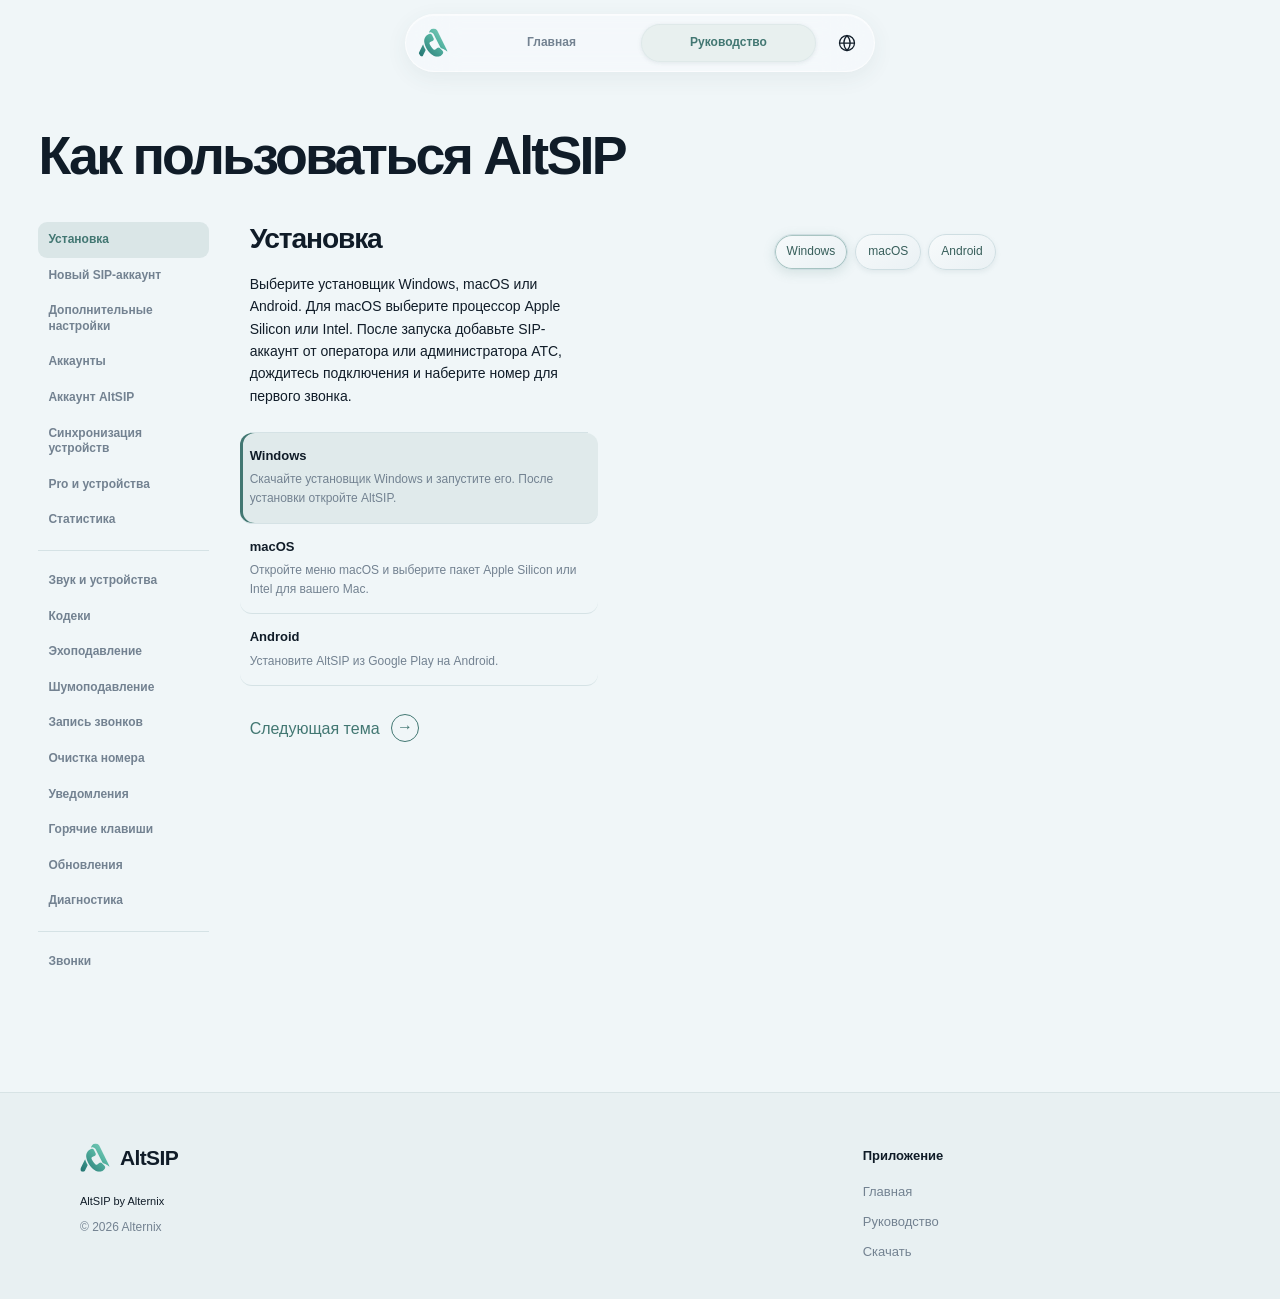
==== commit bcc2e981: "Refine first paint, compact rendering, pointers and forwarding sequence" ====
--- a/guide/index.html
+++ b/guide/index.html
@@ -1,5 +1,5 @@
 <!doctype html>
-<html lang="ru"><head><meta charset="utf-8"><meta name="viewport" content="width=device-width,initial-scale=1"><title>AltSIP | SIP-клиент для вашей телефонии</title><meta name="description" content="Софтфон для звонков через вашего SIP-провайдера или рабочую телефонию."><meta property="og:title" content="AltSIP | SIP-клиент для вашей телефонии"><meta property="og:description" content="Софтфон для звонков через вашего SIP-провайдера или рабочую телефонию."><meta name="robots" content="noindex,nofollow"><meta name="altsip-audio-revision" content="d81316233556"><meta name="theme-color" content="#eff5f6"><link rel="icon" href="../assets/icon.png"><link rel="stylesheet" href="../style.css?v=0223412a0584"><link rel="stylesheet" href="../demo-app.css?v=bbc81c5cb0a2"><link rel="stylesheet" href="../guide.css?v=bd5fc7ca7552"><link rel="stylesheet" href="../presentation.css?v=deb7fc3d13be"><link rel="stylesheet" href="../home.css?v=54b824f01042"><link rel="stylesheet" href="../product-details.css?v=59aac568538b"><link rel="stylesheet" href="../connection-scenes.css?v=22c87a8289f9"><link rel="stylesheet" href="../hero-motion.css?v=eced545eb23f"><script defer src="../locales.js?v=30ba3d469219"></script><script defer src="../releases.js?v=2664d048875a"></script><script defer src="../owner-waveforms.js?v=f6e4b6ddcce7"></script><script defer src="../audio-engine.js?v=7d99609cf5ab"></script><script defer src="../wave-renderer.js?v=c137aee2f641"></script><script defer src="../demo-locales.js?v=579aa97b2d1c"></script><script defer src="../demo-fixtures.js?v=5a1b3ef2c4a5"></script><script defer src="../demo-app.js?v=a29e6a97faee"></script><script defer src="../demo-tour.js?v=673b067e42fa"></script><script defer src="../guide-current.js?v=d35886d37e3a"></script><script defer src="../guide.js?v=15146b7c8639"></script><script defer src="../feature-gallery.js?v=c4caaa40e6d0"></script><script defer src="../product-details.js?v=979802021ca1"></script><script defer src="../connection-scenes.js?v=bbd32a1fe346"></script><script defer src="../home-content.js?v=b4cd863121c5"></script><script defer src="../atmosphere.js?v=7ba077ddc36a"></script><script defer src="../app.js?v=50afdcf13e3f"></script><script src="../site-routes.js?v=2fbef1f44652"></script></head>
+<html lang="ru"><head><meta charset="utf-8"><meta name="viewport" content="width=device-width,initial-scale=1"><title>AltSIP | SIP-клиент для вашей телефонии</title><meta name="description" content="Софтфон для звонков через вашего SIP-провайдера или рабочую телефонию."><meta property="og:title" content="AltSIP | SIP-клиент для вашей телефонии"><meta property="og:description" content="Софтфон для звонков через вашего SIP-провайдера или рабочую телефонию."><meta name="robots" content="noindex,nofollow"><meta name="altsip-audio-revision" content="d81316233556"><meta name="theme-color" content="#eff5f6"><link rel="icon" href="../assets/icon.png"><link rel="stylesheet" href="../style.css?v=c6824254d80a"><link rel="stylesheet" href="../demo-app.css?v=bbc81c5cb0a2"><link rel="stylesheet" href="../guide.css?v=f583e7405fe6"><link rel="stylesheet" href="../presentation.css?v=deb7fc3d13be"><link rel="stylesheet" href="../home.css?v=54b824f01042"><link rel="stylesheet" href="../product-details.css?v=3f4df3fd445c"><link rel="stylesheet" href="../connection-scenes.css?v=22c87a8289f9"><link rel="stylesheet" href="../hero-motion.css?v=235226901e09"><script defer src="../locales.js?v=30ba3d469219"></script><script defer src="../releases.js?v=2664d048875a"></script><script defer src="../owner-waveforms.js?v=f6e4b6ddcce7"></script><script defer src="../audio-engine.js?v=7d99609cf5ab"></script><script defer src="../wave-renderer.js?v=c137aee2f641"></script><script defer src="../demo-locales.js?v=579aa97b2d1c"></script><script defer src="../demo-fixtures.js?v=5a1b3ef2c4a5"></script><script defer src="../demo-app.js?v=a29e6a97faee"></script><script defer src="../demo-tour.js?v=95c1055c209d"></script><script defer src="../guide-current.js?v=d35886d37e3a"></script><script defer src="../guide.js?v=e27c6da6c865"></script><script defer src="../feature-gallery.js?v=62c296951aaf"></script><script defer src="../product-details.js?v=979802021ca1"></script><script defer src="../connection-scenes.js?v=bbd32a1fe346"></script><script defer src="../home-content.js?v=c1211818371b"></script><script defer src="../atmosphere.js?v=7ba077ddc36a"></script><script defer src="../app.js?v=28e73225addd"></script><script src="../site-routes.js?v=2fbef1f44652"></script></head>
 <body id="top"><svg class="svg-defs" aria-hidden="true"><defs><symbol id="i-server" viewBox="0 0 24 24"><rect x="3" y="3" width="18" height="7" rx="2"/><rect x="3" y="14" width="18" height="7" rx="2"/><path d="M7 6.5h.1M7 17.5h.1M11 6.5h6M11 17.5h6"/></symbol>
 <symbol id="i-arrow" viewBox="0 0 24 24"><path d="M4 12h16m-6-6 6 6-6 6"/></symbol><symbol id="i-down" viewBox="0 0 24 24"><path d="M12 3v18m-6-6 6 6 6-6"/></symbol>
 <symbol id="i-play" viewBox="0 0 24 24"><path d="m7 4 12 8-12 8Z"/></symbol><symbol id="i-pause" viewBox="0 0 24 24"><path d="M8 5v14M16 5v14"/></symbol><symbol id="i-volume" viewBox="0 0 24 24"><path d="M3 9h4l5-5v16l-5-5H3Zm13-2a8 8 0 0 1 0 10m3-13a12 12 0 0 1 0 16"/></symbol>
@@ -7,7 +7,7 @@
 <symbol id="i-fan" viewBox="0 0 24 24"><circle cx="12" cy="12" r="2"/><path d="M12 10C5 1 19 0 16 7l-3 3m1 2c11-2 5 11 1 6l-3-4m-2-1c-4 11-12-1-5-2l5 1"/></symbol><symbol id="i-keyboard" viewBox="0 0 24 24"><rect x="2" y="5" width="20" height="14" rx="3"/><path d="M6 9h.1M10 9h.1M14 9h.1M18 9h.1M6 12h.1M10 12h.1M14 12h.1M18 12h.1M7 16h10"/></symbol>
 <symbol id="i-person" viewBox="0 0 24 24"><circle cx="12" cy="7" r="3.5"/><path d="M4 21v-3a8 8 0 0 1 16 0v3"/></symbol><symbol id="i-plus" viewBox="0 0 24 24"><path d="M12 4v16M4 12h16"/></symbol><symbol id="i-reset" viewBox="0 0 24 24"><path d="M4 10a8 8 0 1 1 0 5M4 4v6h6"/></symbol><symbol id="i-check" viewBox="0 0 24 24"><path d="m5 12 4 4L20 5"/></symbol>
 <symbol id="i-windows" viewBox="0 0 24 24"><path d="M3 5.4 10.2 4.4v7H3Zm8.6-1.2L21 3v8.4h-9.4ZM3 12.8h7.2v7L3 18.8Zm8.6 0H21v8.3l-9.4-1.2Z"/></symbol><symbol id="i-apple" viewBox="0 0 24 24"><path d="M16.6 12.7c0-2 1.6-3 1.7-3.1-.9-1.4-2.4-1.6-2.9-1.6-1.2-.1-2.3.7-2.9.7-.6 0-1.5-.7-2.5-.7-1.4 0-2.7.9-3.4 2.1-1.5 2.6-.4 6.5 1 8.5.7 1 1.4 2 2.5 2 1-.1 1.4-.7 2.7-.7s1.7.7 2.8.6c1.2 0 1.8-1 2.5-2 .8-1.1 1.1-2.2 1.1-2.3-.1 0-2.6-1-2.6-3.5ZM14.7 6.6c.6-.8 1-1.8.9-2.9-.9.1-2 .6-2.7 1.4-.6.7-1.1 1.8-1 2.8 1 .1 2.1-.5 2.8-1.3Z"/></symbol>
-</defs><symbol id="i-android" viewBox="0 0 24 24"><path d="m7 5-2-3m12 3 2-3M4 13v-2a8 8 0 0 1 16 0v2ZM4 16v4h16v-4M8 20v2m8-2v2M8 9h.01M16 9h.01"/></symbol><symbol id="i-expand" viewBox="0 0 24 24"><path d="M4 9V4h5m6 0h5v5M4 15v5h5m6 0h5v-5"/></symbol><symbol id="i-copy" viewBox="0 0 24 24"><rect x="8" y="8" width="12" height="13" rx="2"/><path d="M16 8V5a2 2 0 0 0-2-2H5a2 2 0 0 0-2 2v9a2 2 0 0 0 2 2h3"/></symbol><symbol id="i-shield" viewBox="0 0 24 24"><path d="m12 3 8 3v6c0 5-8 9-8 9s-8-4-8-9V6Z"/><path d="m8 12 3 3 5-6"/></symbol></svg><a class="skip" href="#main"><span data-copy="skip">К содержимому</span></a>
+</defs><symbol id="i-android" viewBox="0 0 24 24"><g transform="translate(3 3) scale(1.125)"><path d="m10.213 1.471.691-1.26q.069-.124-.048-.192-.128-.057-.195.058l-.7 1.27A4.8 4.8 0 0 0 8.005.941q-1.032 0-1.956.404l-.7-1.27Q5.281-.037 5.154.02q-.117.069-.049.193l.691 1.259a4.25 4.25 0 0 0-1.673 1.476A3.7 3.7 0 0 0 3.5 5.02h9q0-1.125-.623-2.072a4.27 4.27 0 0 0-1.664-1.476ZM6.22 3.303a.37.37 0 0 1-.267.11.35.35 0 0 1-.263-.11.37.37 0 0 1-.107-.264.37.37 0 0 1 .107-.265.35.35 0 0 1 .263-.11q.155 0 .267.11a.36.36 0 0 1 .112.265.36.36 0 0 1-.112.264m4.101 0a.35.35 0 0 1-.262.11.37.37 0 0 1-.268-.11.36.36 0 0 1-.112-.264q0-.154.112-.265a.37.37 0 0 1 .268-.11q.155 0 .262.11a.37.37 0 0 1 .107.265q0 .153-.107.264M3.5 11.77q0 .441.311.75.311.306.76.307h.758l.01 2.182q0 .414.292.703a.96.96 0 0 0 .7.288.97.97 0 0 0 .71-.288.95.95 0 0 0 .292-.703v-2.182h1.343v2.182q0 .414.292.703a.97.97 0 0 0 .71.288.97.97 0 0 0 .71-.288.95.95 0 0 0 .292-.703v-2.182h.76q.436 0 .749-.308.31-.307.311-.75V5.365h-9zm10.495-6.587a.98.98 0 0 0-.702.278.9.9 0 0 0-.293.685v4.063q0 .406.293.69a.97.97 0 0 0 .702.284q.42 0 .712-.284a.92.92 0 0 0 .293-.69V6.146a.9.9 0 0 0-.293-.685 1 1 0 0 0-.712-.278m-12.702.283a1 1 0 0 1 .712-.283q.41 0 .702.283a.9.9 0 0 1 .293.68v4.063a.93.93 0 0 1-.288.69.97.97 0 0 1-.707.284 1 1 0 0 1-.712-.284.92.92 0 0 1-.293-.69V6.146q0-.396.293-.68"/></g></symbol><symbol id="i-expand" viewBox="0 0 24 24"><path d="M4 9V4h5m6 0h5v5M4 15v5h5m6 0h5v-5"/></symbol><symbol id="i-copy" viewBox="0 0 24 24"><rect x="8" y="8" width="12" height="13" rx="2"/><path d="M16 8V5a2 2 0 0 0-2-2H5a2 2 0 0 0-2 2v9a2 2 0 0 0 2 2h3"/></symbol><symbol id="i-shield" viewBox="0 0 24 24"><path d="m12 3 8 3v6c0 5-8 9-8 9s-8-4-8-9V6Z"/><path d="m8 12 3 3 5-6"/></symbol></svg><a class="skip" href="#main"><span data-copy="skip">К содержимому</span></a>
 
 <div class="site-atmosphere" aria-hidden="true"><i class="glass-sphere"></i><i class="glass-sphere"></i><i class="glass-sphere"></i></div><header class="header"><a class="brand" href="#top" aria-label="AltSIP"><img src="../assets/mark.svg" width="34" height="34" alt=""></a><nav class="page-tabs" role="tablist" data-label="navigation" aria-label="Разделы сайта"><i></i><button type="button" id="tab-home" role="tab" aria-selected="true" aria-controls="home-view" data-page="home"><span data-copy="navHome">Главная</span></button><button type="button" id="tab-guide" role="tab" aria-selected="false" tabindex="-1" aria-controls="guide-view" data-page="guide"><span data-copy="navGuide">Руководство</span></button></nav><div class="language-menu"><button type="button" id="language-trigger" aria-expanded="false" data-label="language" aria-label="Язык"><span id="language-current" class="visually-hidden">Русский</span><svg aria-hidden="true" viewBox="0 0 24 24"><circle cx="12" cy="12" r="9"/><path d="M3 12h18M12 3c5 5 5 13 0 18M12 3c-5 5-5 13 0 18"/></svg></button><div class="language-options" hidden role="group" data-label="language" aria-label="Язык"><button type="button" data-language="de" lang="de" aria-pressed="false">Deutsch</button><button type="button" data-language="en" lang="en" aria-pressed="false">English</button><button type="button" data-language="es" lang="es" aria-pressed="false">Español</button><button type="button" data-language="fr" lang="fr" aria-pressed="false">Français</button><button type="button" data-language="it" lang="it" aria-pressed="false">Italiano</button><button type="button" data-language="pl" lang="pl" aria-pressed="false">Polski</button><button type="button" data-language="pt" lang="pt" aria-pressed="false">Português</button><button type="button" data-language="ru" lang="ru" aria-pressed="true">Русский</button><button type="button" data-language="uk" lang="uk" aria-pressed="false">Українська</button></div></div></header>
 <main id="main"><div id="home-view" class="page-view" role="tabpanel" aria-labelledby="tab-home">
--- a/style.css
+++ b/style.css
@@ -191,3 +191,6 @@
 @keyframes architecture-in{from{opacity:0;translate:0 -5px}to{opacity:1;translate:0 0}}
 @media(max-width:520px){.download-dialog{padding:22px 14px}.download-dialog h2{font-size:21px}.download-dialog .downloads{gap:6px}.download-dialog .download-button{padding-inline:5px;gap:5px;font-size:11px}.download-dialog .download-button svg{width:14px;height:14px}}
 @media(prefers-reduced-motion:reduce){.download-dialog .mac-options{animation:none}}
+
+/* Platform marks share one optical box and a filled silhouette. */
+.download-button svg{flex:none;fill:currentColor;stroke:none}
--- a/guide.css
+++ b/guide.css
@@ -187,3 +187,6 @@
 .ag-native-pickup svg{width:17px;height:17px;fill:currentColor;stroke:none}
 .ag-native-contact-more{width:30px;height:32px;padding:0;border:0;background:transparent;color:#738291;display:grid;place-items:center}
 .ag-native-contact-more svg{width:18px;height:18px;stroke:currentColor;fill:none}
+
+.ag-fields>.ag-step-group-start{margin-top:24px;border-top:1px solid var(--line,#d5e2e5);padding-top:20px}
+.ag-topic-group+.ag-topic-group{border-top:1px solid var(--line,#d5e2e5);padding-top:12px;margin-top:12px}
--- a/product-details.css
+++ b/product-details.css
@@ -172,20 +172,20 @@
 .pd-prefix-form{top:1px;left:50%;transform:translateX(-50%);width:min(100% - 12px,210px)}
 .fg-prefix[data-phase=save-press] .pd-prefix-form button{transform:scale(.94);filter:brightness(.82)}
 .fg-prefix[data-phase=call-press] .fg-place,.fg-prefix[data-phase=end-press] .fg-end{transform:scale(.94);filter:brightness(.84)}
-.fg-prefix:is([data-phase=active-0],[data-phase=active-1],[data-phase=active-2],[data-phase=end-press]) .fg-idle{opacity:0;pointer-events:none}
-.fg-prefix:is([data-phase=active-0],[data-phase=active-1],[data-phase=active-2],[data-phase=end-press]) .fg-active{opacity:1}
+.fg-prefix:is([data-phase=active-0],[data-phase=active-1],[data-phase=active-2],[data-phase=active-3],[data-phase=active-4],[data-phase=end-press]) .fg-idle{opacity:0;pointer-events:none}
+.fg-prefix:is([data-phase=active-0],[data-phase=active-1],[data-phase=active-2],[data-phase=active-3],[data-phase=active-4],[data-phase=end-press]) .fg-active{opacity:1}
 .fg-prefix[data-phase=reset] .fg-active{opacity:0}.fg-prefix[data-phase=reset] .fg-idle{opacity:1}
 .fg-forward{width:min(calc(100% - 28px),332px)}
 .fg-forward .fg-incoming{width:min(calc(100% - 14px),312px);box-shadow:0 10px 20px #46606d24}
 .fg-forward[data-phase=expired] .fg-count{text-decoration:none;position:relative}
-.fg-forward[data-phase=expired] .fg-count::after{content:"";position:absolute;left:50%;top:50%;width:50px;border-top:2px solid #dd3047;transform:translate(-50%,-50%)}
-.fg-forward:is([data-phase=second-3],[data-phase=second-2],[data-phase=second-1],[data-phase=answer-press],[data-phase=active-0],[data-phase=active-1],[data-phase=active-2],[data-phase=end-press]) .fg-first{opacity:0;transform:translate(-50%,-7px)}
+.fg-forward:is([data-phase=expired],[data-phase=forwarding]) .fg-count::after{content:"";position:absolute;left:50%;top:50%;width:50px;border-top:2px solid #dd3047;transform:translate(-50%,-50%)}
+.fg-forward:is([data-phase=second-3],[data-phase=second-2],[data-phase=second-1],[data-phase=answer-press],[data-phase=active-0],[data-phase=active-1],[data-phase=active-2],[data-phase=active-3],[data-phase=active-4],[data-phase=end-press]) .fg-first{opacity:0;transform:translate(-50%,-7px)}
 .fg-forward:is([data-phase=second-3],[data-phase=second-2],[data-phase=second-1],[data-phase=answer-press]) .fg-second{opacity:1;transform:translateX(-50%)}
-.fg-forward:is([data-phase=active-0],[data-phase=active-1],[data-phase=active-2],[data-phase=end-press]) .fg-second{opacity:0}
-.fg-forward:is([data-phase=active-0],[data-phase=active-1],[data-phase=active-2],[data-phase=end-press]) .fg-active{opacity:1}
+.fg-forward:is([data-phase=active-0],[data-phase=active-1],[data-phase=active-2],[data-phase=active-3],[data-phase=active-4],[data-phase=end-press]) .fg-second{opacity:0}
+.fg-forward:is([data-phase=active-0],[data-phase=active-1],[data-phase=active-2],[data-phase=active-3],[data-phase=active-4],[data-phase=end-press]) .fg-active{opacity:1}
 .fg-forward:is([data-phase=second-3],[data-phase=second-2],[data-phase=second-1],[data-phase=answer-press]) .fg-recipient{opacity:1}
 .fg-forward[data-phase=answer-press] .fg-second .fg-choices span:first-child,.fg-forward[data-phase=end-press] .fg-end{transform:scale(.94);filter:brightness(.82)}
-.fg-forward:is([data-phase=active-0],[data-phase=active-1],[data-phase=active-2],[data-phase=end-press]) .fg-count{opacity:0}
+.fg-forward:is([data-phase=active-0],[data-phase=active-1],[data-phase=active-2],[data-phase=active-3],[data-phase=active-4],[data-phase=end-press]) .fg-count{opacity:0}
 .pd-running .fg-forward:is([data-phase=first-3],[data-phase=first-2],[data-phase=first-1]) .fg-first{animation:fg-ring .52s ease-in-out infinite}
 .pd-running .fg-forward:is([data-phase=second-3],[data-phase=second-2],[data-phase=second-1]) .fg-second{animation:fg-ring .61s ease-in-out infinite;animation-delay:-.27s}
 .fg-cursor{position:absolute;z-index:5;width:20px;height:24px;fill:#fff;stroke:#243842;stroke-width:1.4;filter:drop-shadow(1px 2px 2px #20333e55);opacity:0;pointer-events:none;transition:opacity .2s,transform .36s}
@@ -201,20 +201,20 @@
 .fg-link:is([data-phase=cursor-link],[data-phase=link-press]) .fg-cursor{opacity:1}
 .fg-link[data-phase=link-press] .fg-cursor{transform:translate(2px,3px) scale(.92)}
 .fg-link[data-phase=link-press] .fg-browser-link{color:#0b7455}
-.fg-link:is([data-phase=flight],[data-phase=dial-ready],[data-phase=call-press],[data-phase=active-0],[data-phase=active-1],[data-phase=active-2],[data-phase=end-press]) .fg-browser{opacity:0;transform:translateY(-12px)}
+.fg-link:is([data-phase=flight],[data-phase=dial-ready],[data-phase=call-press],[data-phase=active-0],[data-phase=active-1],[data-phase=active-2],[data-phase=active-3],[data-phase=active-4],[data-phase=end-press]) .fg-browser{opacity:0;transform:translateY(-12px)}
 .fg-link:is([data-phase=flight],[data-phase=dial-ready],[data-phase=call-press]) .fg-link-dial{transform:translateY(-40px)}
 .fg-link:is([data-phase=flight],[data-phase=dial-ready],[data-phase=call-press]) .fg-place{transform:translateY(-34px)}
 .fg-link[data-phase=flight] .fg-flying{opacity:1;animation:fg-number-flight 950ms cubic-bezier(.24,.82,.3,1) both;animation-play-state:paused}.pd-running .fg-link[data-phase=flight] .fg-flying{animation-play-state:running}
 @keyframes fg-number-flight{from{transform:translate(0,0);opacity:1}to{transform:translate(-6px,73px);opacity:1}}
 .fg-link[data-phase=dial-ready] .fg-flying{opacity:0}
 .fg-link[data-phase=call-press] .fg-place{transform:translateY(-34px) scale(.94);filter:brightness(.82)}.fg-link[data-phase=end-press] .fg-end{transform:scale(.94);filter:brightness(.82)}
-.fg-link:is([data-phase=active-0],[data-phase=active-1],[data-phase=active-2],[data-phase=end-press]) .fg-browser,.fg-link:is([data-phase=active-0],[data-phase=active-1],[data-phase=active-2],[data-phase=end-press]) .fg-link-dial,.fg-link:is([data-phase=active-0],[data-phase=active-1],[data-phase=active-2],[data-phase=end-press]) .fg-place{opacity:0}
-.fg-link:is([data-phase=active-0],[data-phase=active-1],[data-phase=active-2],[data-phase=end-press]) .fg-active{opacity:1}
+.fg-link:is([data-phase=active-0],[data-phase=active-1],[data-phase=active-2],[data-phase=active-3],[data-phase=active-4],[data-phase=end-press]) .fg-browser,.fg-link:is([data-phase=active-0],[data-phase=active-1],[data-phase=active-2],[data-phase=active-3],[data-phase=active-4],[data-phase=end-press]) .fg-link-dial,.fg-link:is([data-phase=active-0],[data-phase=active-1],[data-phase=active-2],[data-phase=active-3],[data-phase=active-4],[data-phase=end-press]) .fg-place{opacity:0}
+.fg-link:is([data-phase=active-0],[data-phase=active-1],[data-phase=active-2],[data-phase=active-3],[data-phase=active-4],[data-phase=end-press]) .fg-active{opacity:1}
 @keyframes fg-hotkey-ring{0%,100%{transform:translateX(-50%) rotate(0)}18%{transform:translateX(calc(-50% - 1px)) rotate(-.5deg)}42%{transform:translateX(calc(-50% + 1px)) rotate(.5deg)}70%{transform:translateX(-50%)}}
 .pd-running .fg-hotkey[data-phase=ring] .fg-incoming{animation:fg-hotkey-ring .72s ease-in-out infinite}
 .fg-hotkey[data-phase=key-press] .fg-key{transform:translate(-50%,3px);border-bottom-width:1px;background:#dff0e9}
-.fg-hotkey:is([data-phase=active-0],[data-phase=active-1],[data-phase=active-2],[data-phase=end-press]) .fg-incoming,.fg-hotkey:is([data-phase=active-0],[data-phase=active-1],[data-phase=active-2],[data-phase=end-press]) .fg-key{opacity:0}
-.fg-hotkey:is([data-phase=active-0],[data-phase=active-1],[data-phase=active-2],[data-phase=end-press]) .fg-active{opacity:1}
+.fg-hotkey:is([data-phase=active-0],[data-phase=active-1],[data-phase=active-2],[data-phase=active-3],[data-phase=active-4],[data-phase=end-press]) .fg-incoming,.fg-hotkey:is([data-phase=active-0],[data-phase=active-1],[data-phase=active-2],[data-phase=active-3],[data-phase=active-4],[data-phase=end-press]) .fg-key{opacity:0}
+.fg-hotkey:is([data-phase=active-0],[data-phase=active-1],[data-phase=active-2],[data-phase=active-3],[data-phase=active-4],[data-phase=end-press]) .fg-active{opacity:1}
 .fg-hotkey[data-phase=end-press] .fg-end{transform:scale(.94);filter:brightness(.82)}
 .fg-pickup .fg-cursor{left:273px;top:103px}
 .fg-pickup:is([data-phase=cursor-pickup],[data-phase=pickup-press]) .fg-cursor{opacity:1}
@@ -222,8 +222,8 @@
 .fg-pickup[data-phase=pickup-press] .fg-pickup-button{transform:scale(.92);background:#c3e5d4}
 @keyframes fg-pickup-ring{0%,100%{box-shadow:0 3px 7px #6c849017}50%{box-shadow:0 0 0 5px #e5a34429,0 3px 7px #6c849017}}
 .pd-running .fg-pickup[data-phase=ring] .fg-contact:nth-child(2){animation:fg-pickup-ring .9s ease-in-out infinite}
-.fg-pickup:is([data-phase=active-0],[data-phase=active-1],[data-phase=active-2],[data-phase=end-press]) .fg-contacts{opacity:0;transform:translateY(-5px)}
-.fg-pickup:is([data-phase=active-0],[data-phase=active-1],[data-phase=active-2],[data-phase=end-press]) .fg-active{opacity:1}
+.fg-pickup:is([data-phase=active-0],[data-phase=active-1],[data-phase=active-2],[data-phase=active-3],[data-phase=active-4],[data-phase=end-press]) .fg-contacts{opacity:0;transform:translateY(-5px)}
+.fg-pickup:is([data-phase=active-0],[data-phase=active-1],[data-phase=active-2],[data-phase=active-3],[data-phase=active-4],[data-phase=end-press]) .fg-active{opacity:1}
 .fg-pickup[data-phase=end-press] .fg-end{transform:scale(.94);filter:brightness(.82)}
 @media(max-width:520px){.fg-link-dial{top:164px}.fg-link .fg-place{top:224px}.fg-idle>.fg-dial,.fg-active .fg-dial{top:124px}.fg-place,.fg-end{top:190px}}
 @media(prefers-reduced-motion:reduce){.fg-scene *{animation:none!important;transition:none!important}}
@@ -240,9 +240,9 @@
 .fg-link .fg-flying{color:#226c92}
 .fg-link[data-phase=flight] .fg-flying{animation:fg-number-flight-exact 950ms cubic-bezier(.24,.82,.3,1) both;animation-play-state:paused}.pd-running .fg-link[data-phase=flight] .fg-flying{animation-play-state:running}
 @keyframes fg-number-flight-exact{from{transform:translate(0,0);opacity:1}to{transform:translate(var(--fg-flight-x,0px),var(--fg-flight-y,73px));opacity:1}}
-.fg-link:is([data-phase=active-0],[data-phase=active-1],[data-phase=active-2],[data-phase=end-press]) .fg-link-dial{opacity:1;transform:translateY(-40px)}
-.fg-link:is([data-phase=active-0],[data-phase=active-1],[data-phase=active-2],[data-phase=end-press]) .fg-place{opacity:1;transform:translateY(-34px);background:#dd3047;box-shadow:0 5px 12px #b7324935}
-.fg-link:is([data-phase=active-0],[data-phase=active-1],[data-phase=active-2],[data-phase=end-press]) .fg-place svg{transform:rotate(135deg)}
+.fg-link:is([data-phase=active-0],[data-phase=active-1],[data-phase=active-2],[data-phase=active-3],[data-phase=active-4],[data-phase=end-press]) .fg-link-dial{opacity:1;transform:translateY(-40px)}
+.fg-link:is([data-phase=active-0],[data-phase=active-1],[data-phase=active-2],[data-phase=active-3],[data-phase=active-4],[data-phase=end-press]) .fg-place{opacity:1;transform:translateY(-34px);background:#dd3047;box-shadow:0 5px 12px #b7324935}
+.fg-link:is([data-phase=active-0],[data-phase=active-1],[data-phase=active-2],[data-phase=active-3],[data-phase=active-4],[data-phase=end-press]) .fg-place svg{transform:rotate(135deg)}
 .fg-link .fg-active .fg-dial,.fg-link .fg-active .fg-end{display:none}
 .fg-link[data-phase=end-press] .fg-place{transform:translateY(-34px) scale(.94);filter:brightness(.82)}
 @keyframes fg-side-ring{0%,100%{translate:0 0}20%{translate:-2px 0}40%{translate:2px 0}60%{translate:-1px 0}80%{translate:1px 0}}
@@ -254,5 +254,32 @@
 /* Aim at glyph bounds, and keep the target's line box throughout the flight. */
 .fg-browser-link{justify-self:start}
 .fg-link .fg-link-dial .fg-number{opacity:0;color:#101c28}
-.fg-link:is([data-phase=dial-ready],[data-phase=call-press],[data-phase=active-0],[data-phase=active-1],[data-phase=active-2],[data-phase=end-press]) .fg-link-dial .fg-number{opacity:1}
+.fg-link:is([data-phase=dial-ready],[data-phase=call-press],[data-phase=active-0],[data-phase=active-1],[data-phase=active-2],[data-phase=active-3],[data-phase=active-4],[data-phase=end-press]) .fg-link-dial .fg-number{opacity:1}
 .fg-link .fg-flying{color:#101c28}
+
+/* Fluent cursor: filled silhouette, restrained outline, one measured hotspot. */
+.fg-cursor{width:20px;height:20px;fill:#26343c;stroke:#fff;stroke-width:1.2;paint-order:stroke fill;filter:drop-shadow(0 1px 1px #172a3438);transition:left .7s cubic-bezier(.4,0,.2,1),top .7s cubic-bezier(.4,0,.2,1),opacity .24s,transform .18s}
+/* Shared dial typography prevents a size change when a website number lands. */
+.fg-link .fg-browser-link,.fg-link .fg-flying,.fg-link .fg-link-dial .fg-number{font-size:17px}
+@media(max-width:520px){.fg-link .fg-browser-link,.fg-link .fg-flying,.fg-link .fg-link-dial .fg-number{font-size:15px}}
+/* The timeout has its own readable beat before the second agent rings. */
+.fg-forward .fg-count{position:absolute;top:16px;left:50%;right:auto;width:50px;transform:translateX(-50%);height:18px;line-height:18px}
+.fg-forward[data-phase=expired] .fg-count{position:absolute}
+.fg-forward:is([data-phase=expired],[data-phase=forwarding]) .fg-count::after{left:0;top:50%;width:100%;transform:translateY(-50%) scaleX(0);transform-origin:left center;animation:fg-expiry-line .45s cubic-bezier(.4,0,.2,1) forwards;animation-play-state:paused}
+.pd-running .fg-forward:is([data-phase=expired],[data-phase=forwarding]) .fg-count::after{animation-play-state:running}
+@keyframes fg-expiry-line{to{transform:translateY(-50%) scaleX(1)}}
+.fg-forward[data-phase=forwarding] .fg-count{opacity:0}
+.fg-forward[data-phase=forwarding] .fg-first{opacity:0;transform:translate(-50%,-12px)}
+.fg-forward .fg-incoming{transition:opacity .65s ease,transform .65s cubic-bezier(.4,0,.2,1)}
+.fg-forward .fg-active .fg-clock,.fg-hotkey .fg-active .fg-clock{top:29px}
+.fg-forward .fg-active .fg-dial,.fg-hotkey .fg-active .fg-dial{top:54px}
+.fg-forward .fg-active .fg-end,.fg-hotkey .fg-active .fg-end{top:120px}
+.fg-forward .fg-active,.fg-hotkey .fg-active{transition:opacity .55s ease}
+@media(prefers-reduced-motion:reduce){.fg-cursor,.fg-scene *,.fg-scene *::after{animation:none!important;transition:none!important}.fg-forward:is([data-phase=expired],[data-phase=forwarding]) .fg-count::after{transform:translateY(-50%)}}
+
+.fg-forward[data-phase=forwarding] .fg-second{opacity:1;transform:translateX(-50%)}
+
+/* Reveal the status hint after the pointer reaches the indicator. */
+.fg-presence .fg-dot::after{transition:opacity .18s ease;transition-delay:0s}
+.fg-presence[data-phase=hover-one] .fg-contact:first-child .fg-dot::after,.fg-presence[data-phase=hover-two] .fg-contact:nth-child(2) .fg-dot::after,.fg-presence[data-phase=hover-three] .fg-contact:nth-child(3) .fg-dot::after{transition-delay:.65s}
+@media(prefers-reduced-motion:reduce){.fg-presence .fg-dot::after{transition:none!important}}
--- a/hero-motion.css
+++ b/hero-motion.css
@@ -4,17 +4,10 @@
 /* The stage is the same containing block used by applySize(); container units
    let the pre-script shell follow its width before JavaScript can measure it. */
 #demo-stage{container-type:inline-size}
-/* Show the same dialer preview while the interactive demo is still parsing. */
-#demo-stage .demo-front{background:transparent url(assets/dialer-light.png) center / 100% 100% no-repeat}
-/* A cold image request should not reveal an empty gray device rectangle. */
-html:not(.hero-ready) #demo-stage .demo-front{box-shadow:none}
-html:not(.hero-ready) #demo-stage .demo-back,
-html:not(.hero-ready) #demo-stage .demo-depth,
-html:not(.hero-ready) #demo-stage .demo-edge,
-html:not(.hero-ready) #demo-stage .demo-top-edge{visibility:hidden}
-/* Keep the complete preview visible until the mounted dialer gets its first
-   paint opportunity; swap the two surfaces in one animation frame. */
-.hero-ready #demo-stage .demo-front{background-image:none}
+/* Reveal the complete code-rendered device only after its first layout. */
+#demo-stage .demo-front{background:transparent}
+#demo-stage .demo-position{visibility:hidden;opacity:0;transition:opacity .24s ease}
+.hero-ready #demo-stage .demo-position{visibility:visible;opacity:1}
 #demo-stage .demo-position{
  --demo-shell-width:923.4px;--demo-shell-height:756px;--demo-width:513px;--demo-height:756px;
  --demo-scale:min(.70952,calc((7vw + 100cqw - 24px)/997.272px),calc((100cqw - 18px)/513px*.9));
@@ -29,7 +22,7 @@
  height:var(--demo-shell-height,756px);
  transform:translate3d(var(--pane-shift,0px),var(--device-rise,0px),0) scale(calc(var(--demo-scale,1)*var(--device-shrink,1)));
  transform-origin:top left;
- transition:none;
+ transition:opacity .24s ease;
  overflow-anchor:none;
 }
 .demo-stage .demo-angle{
